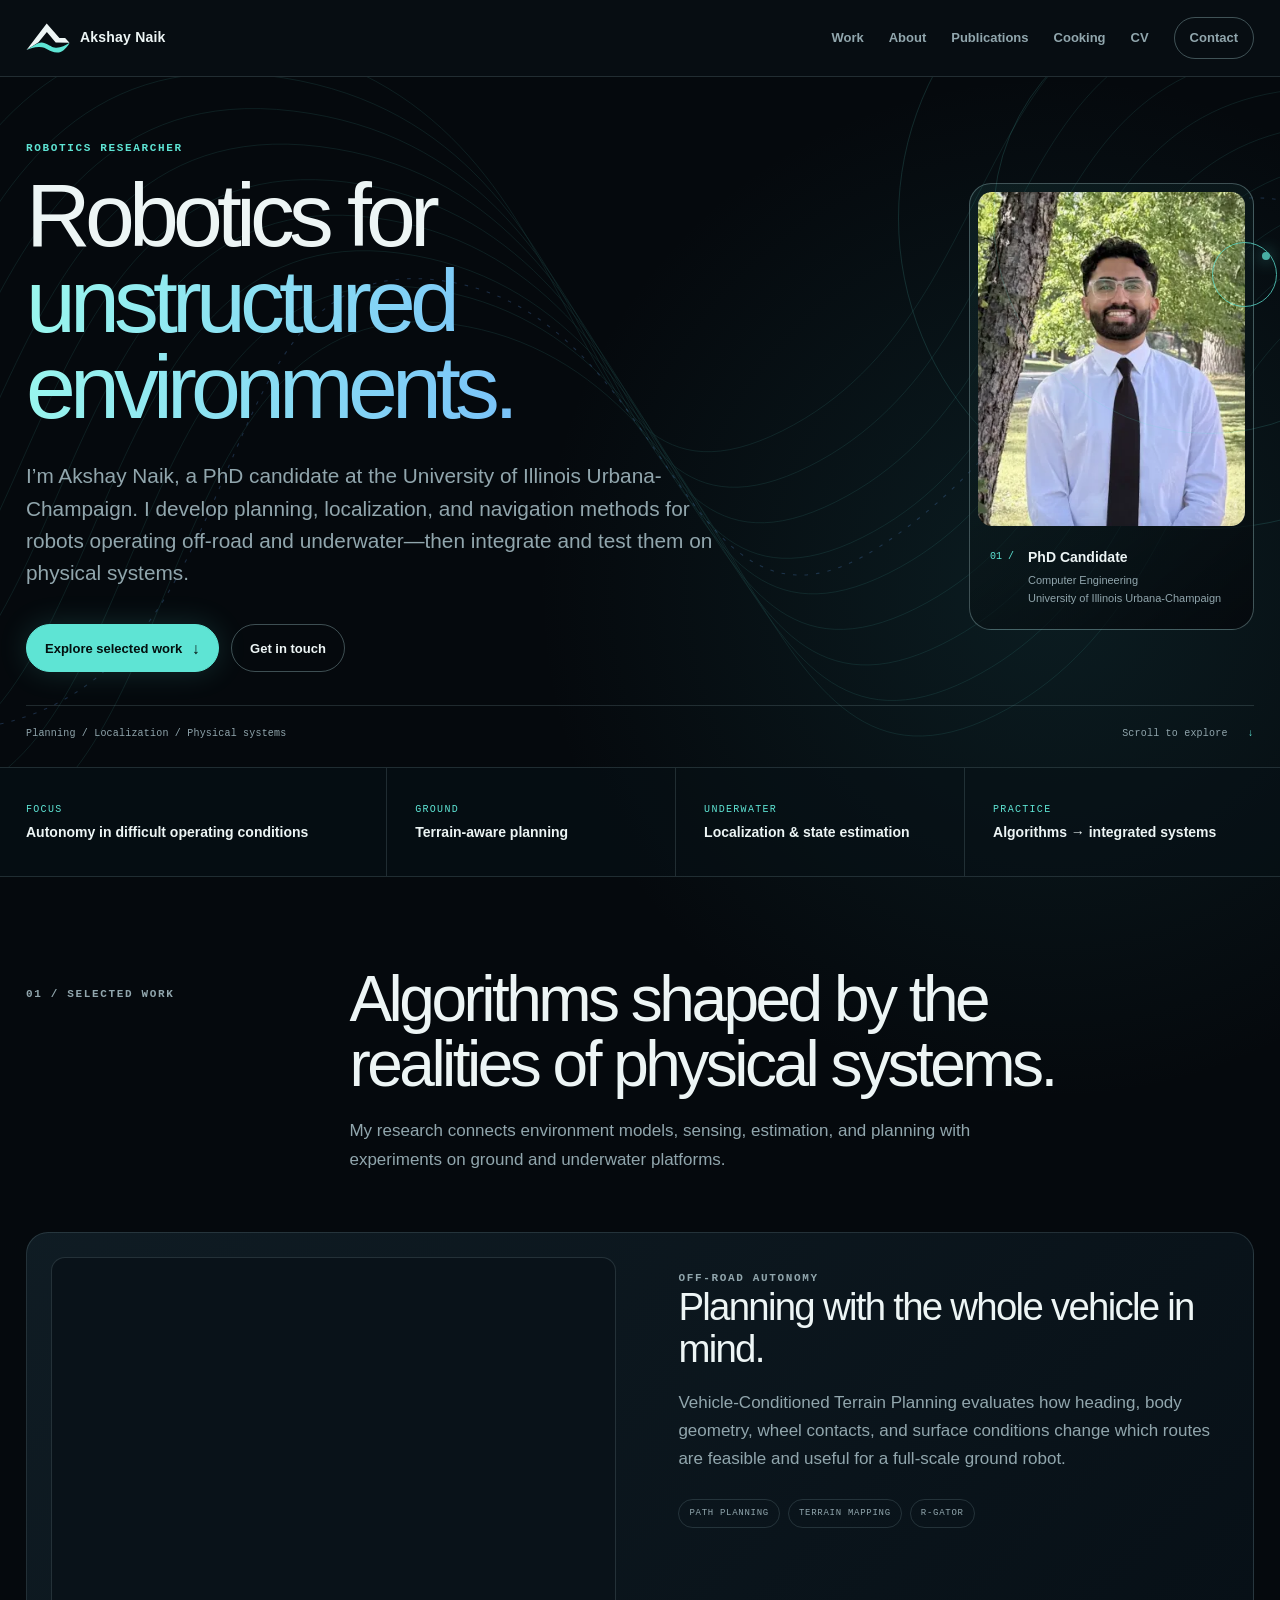
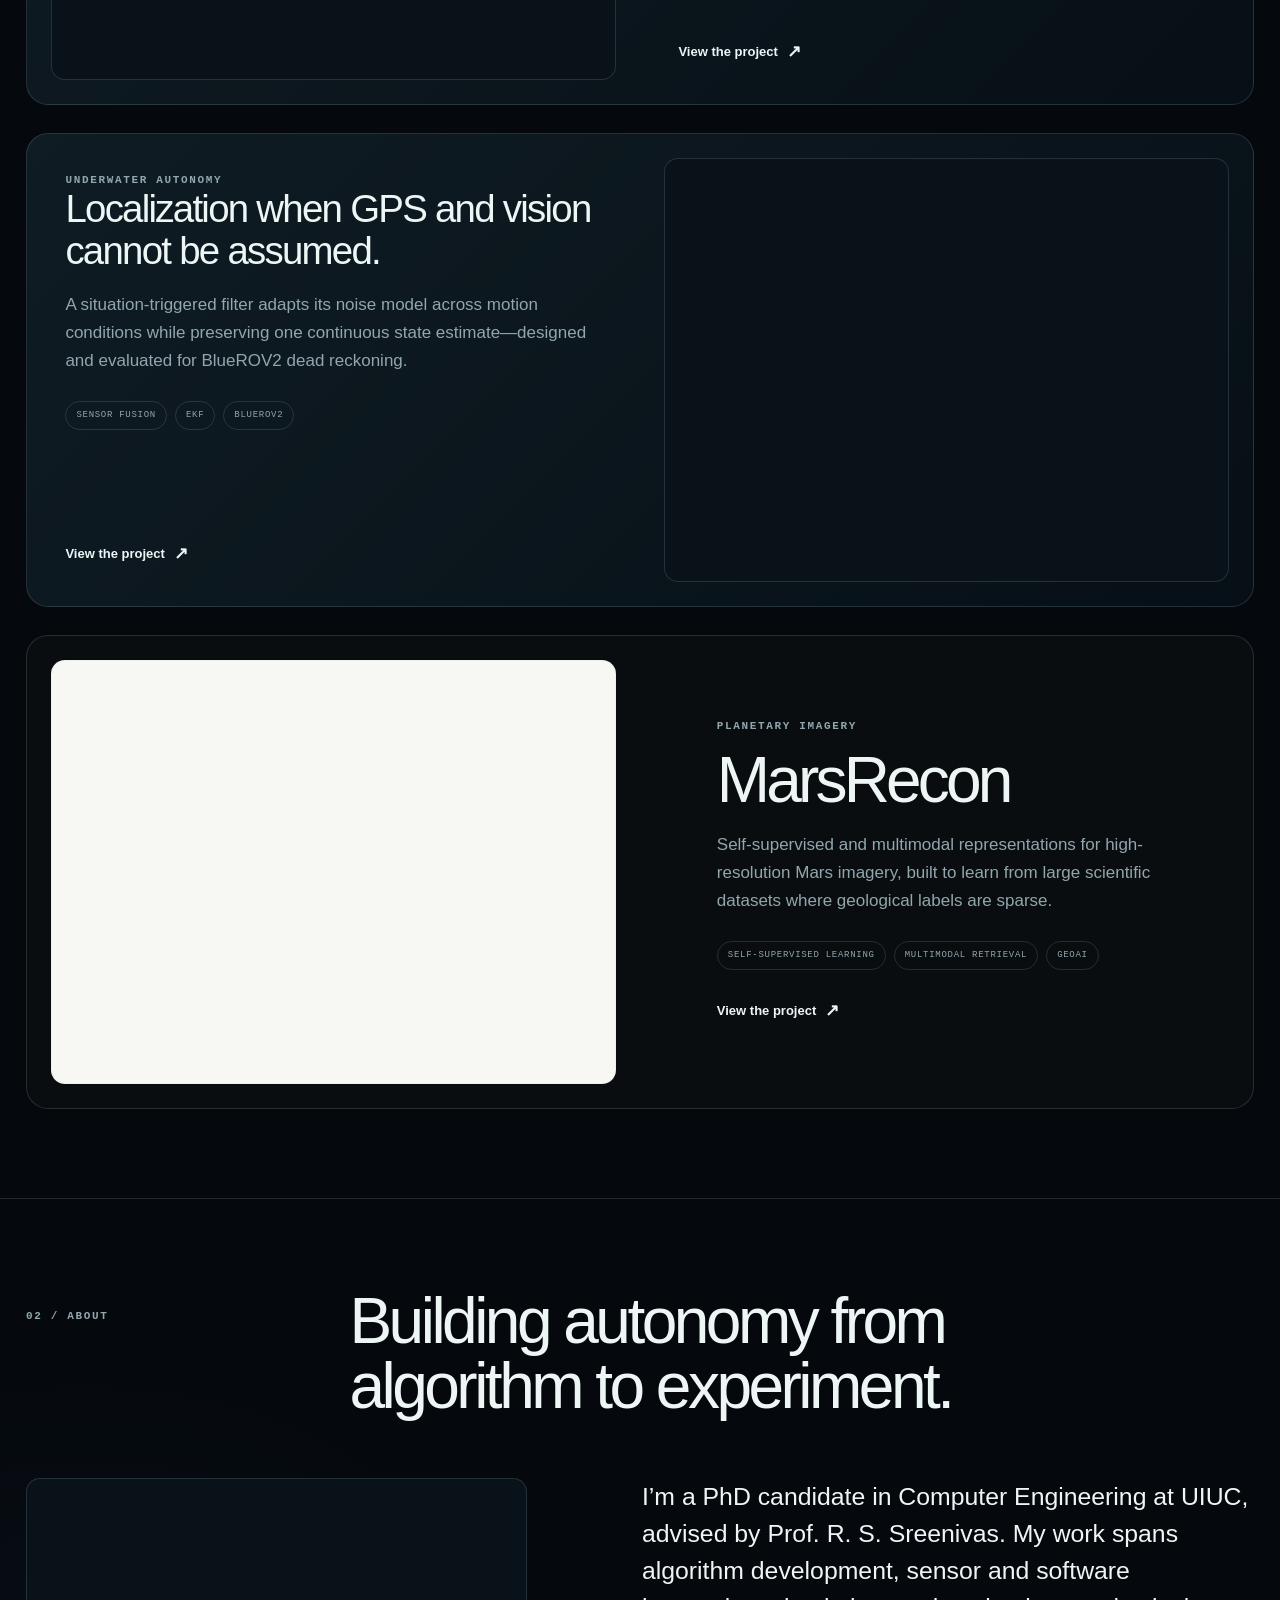
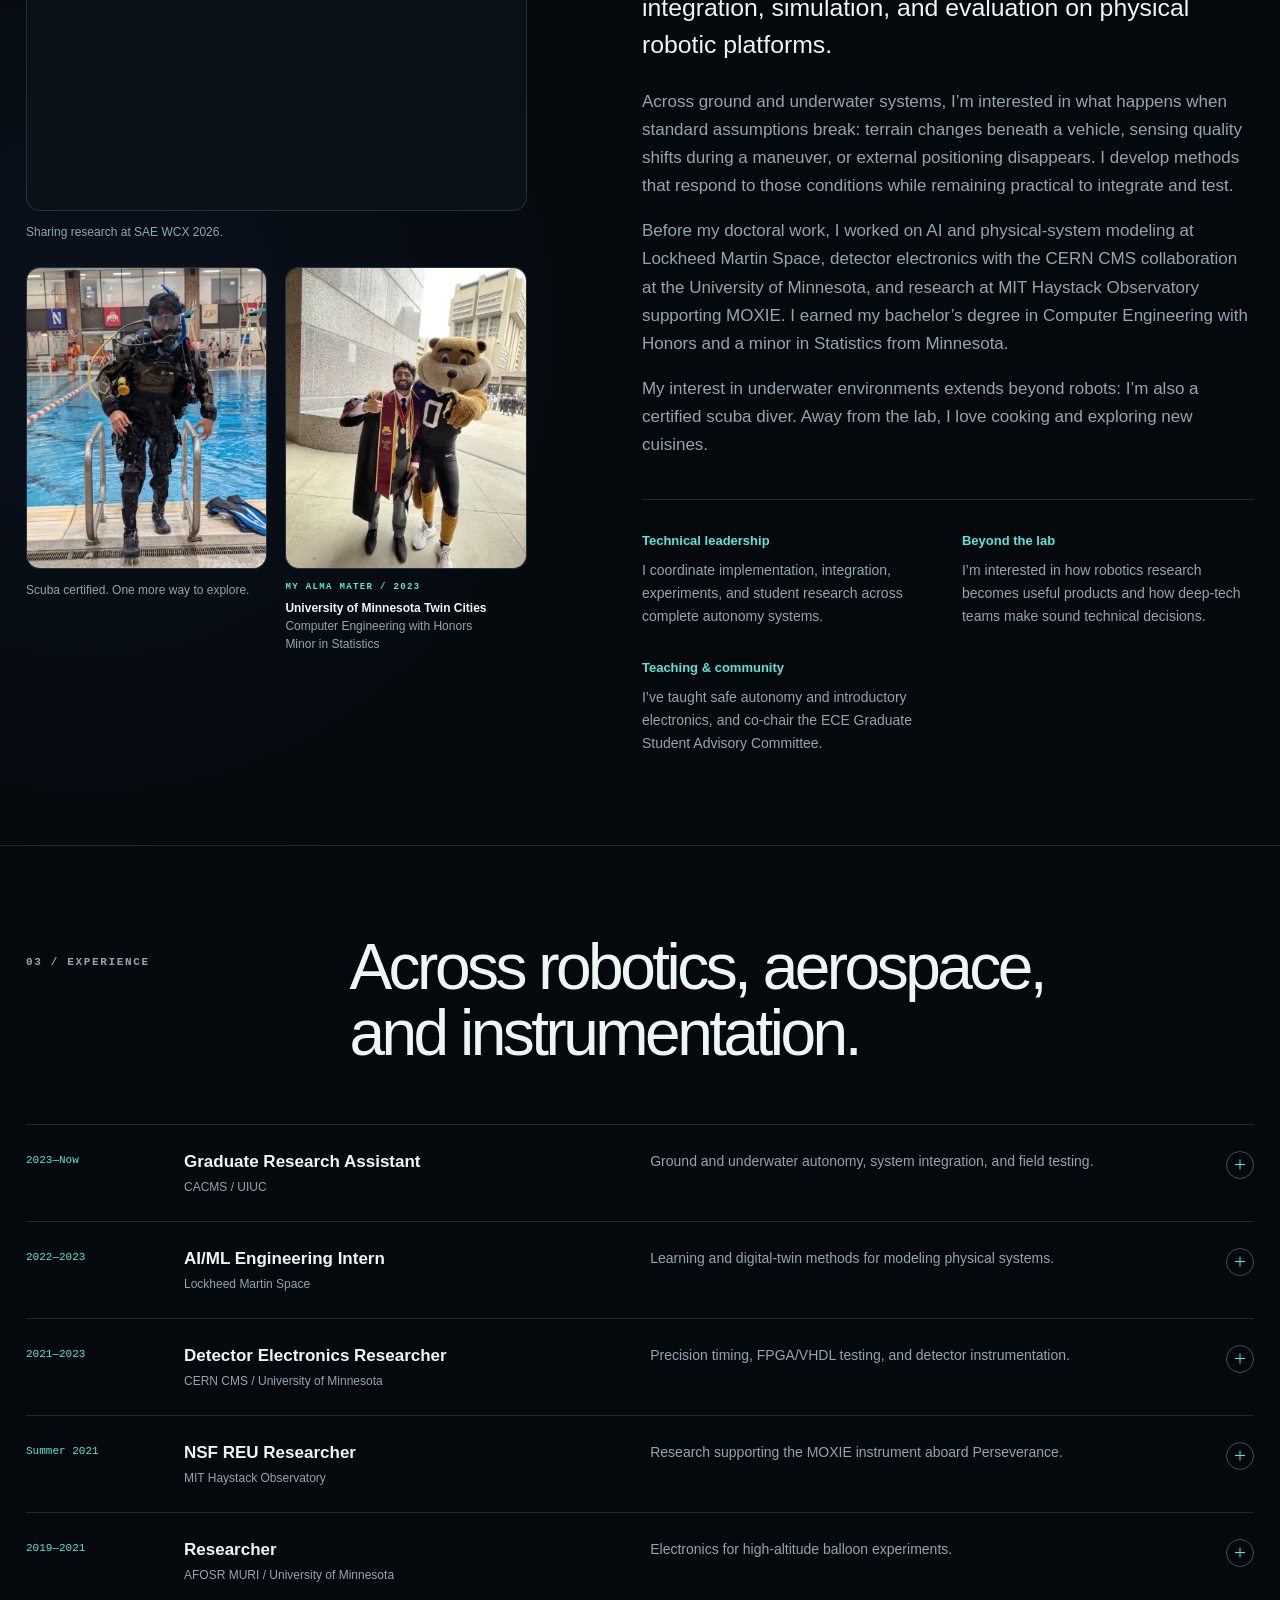
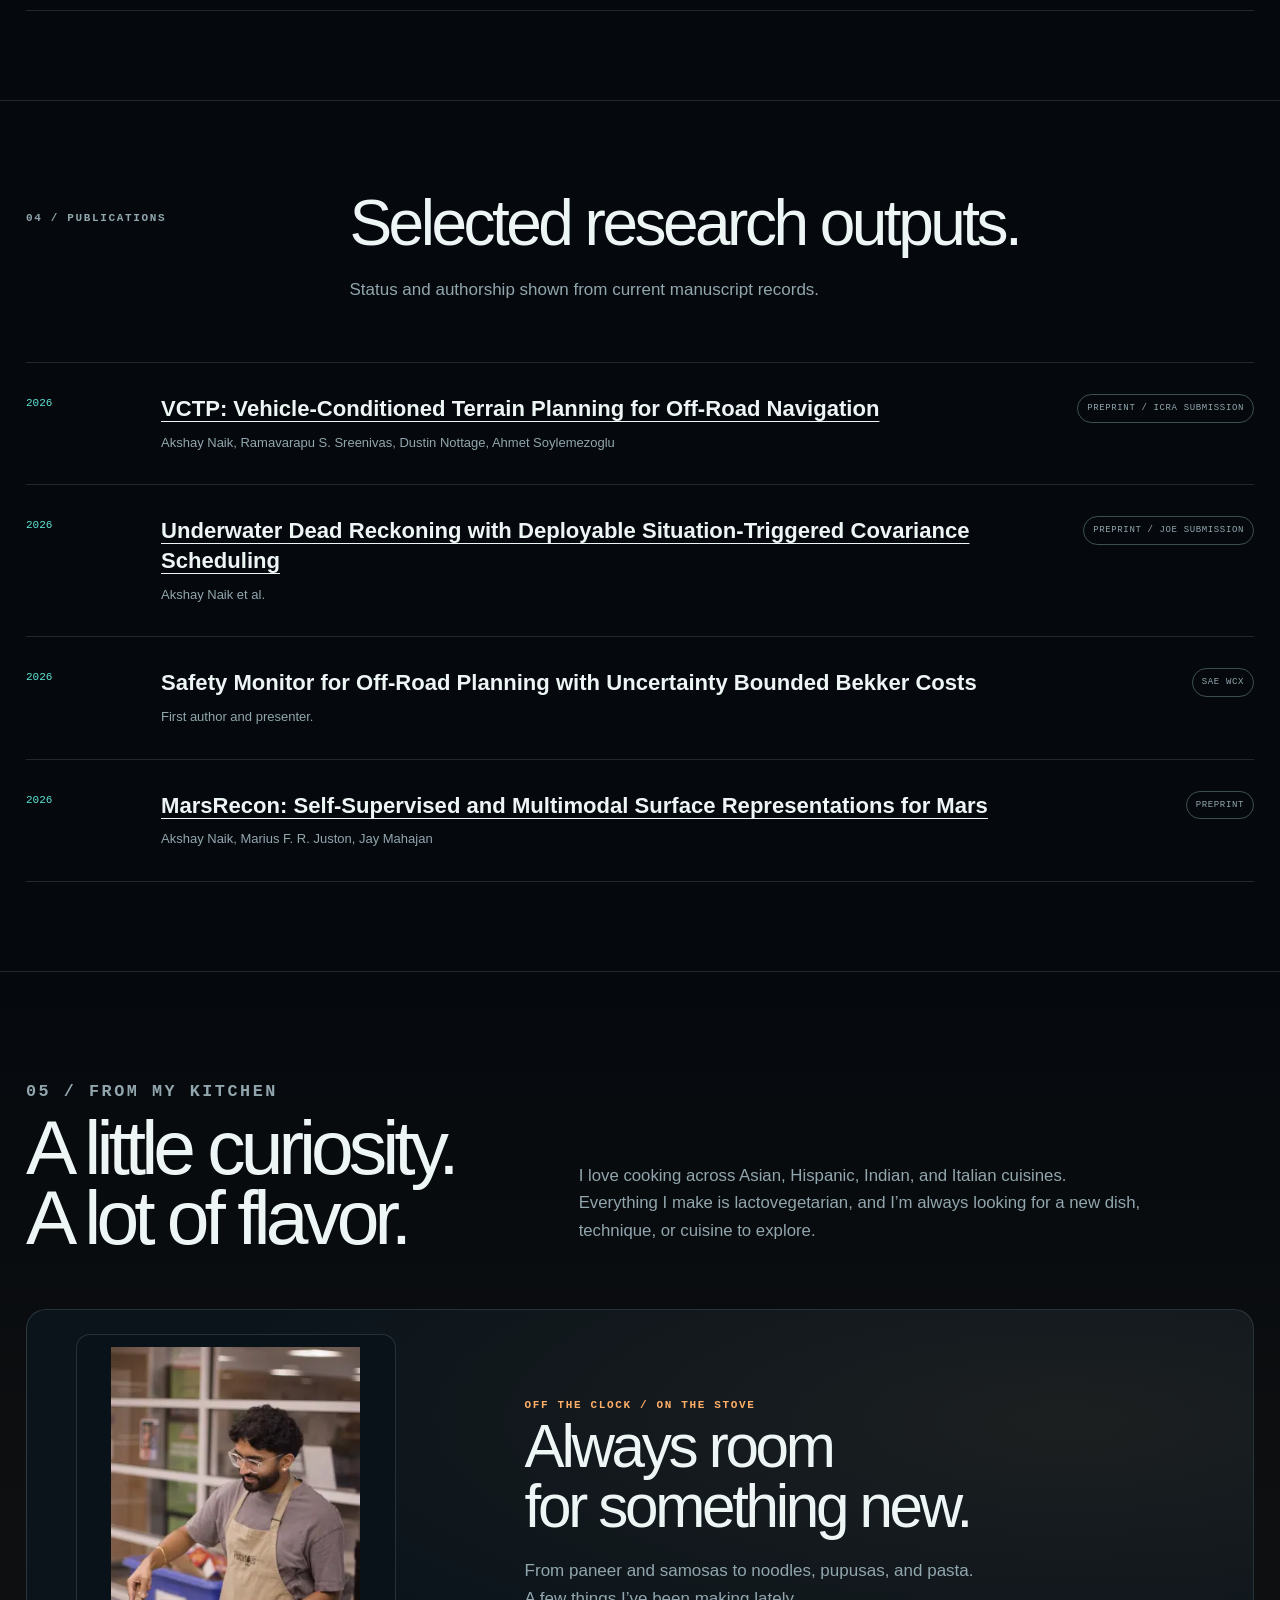
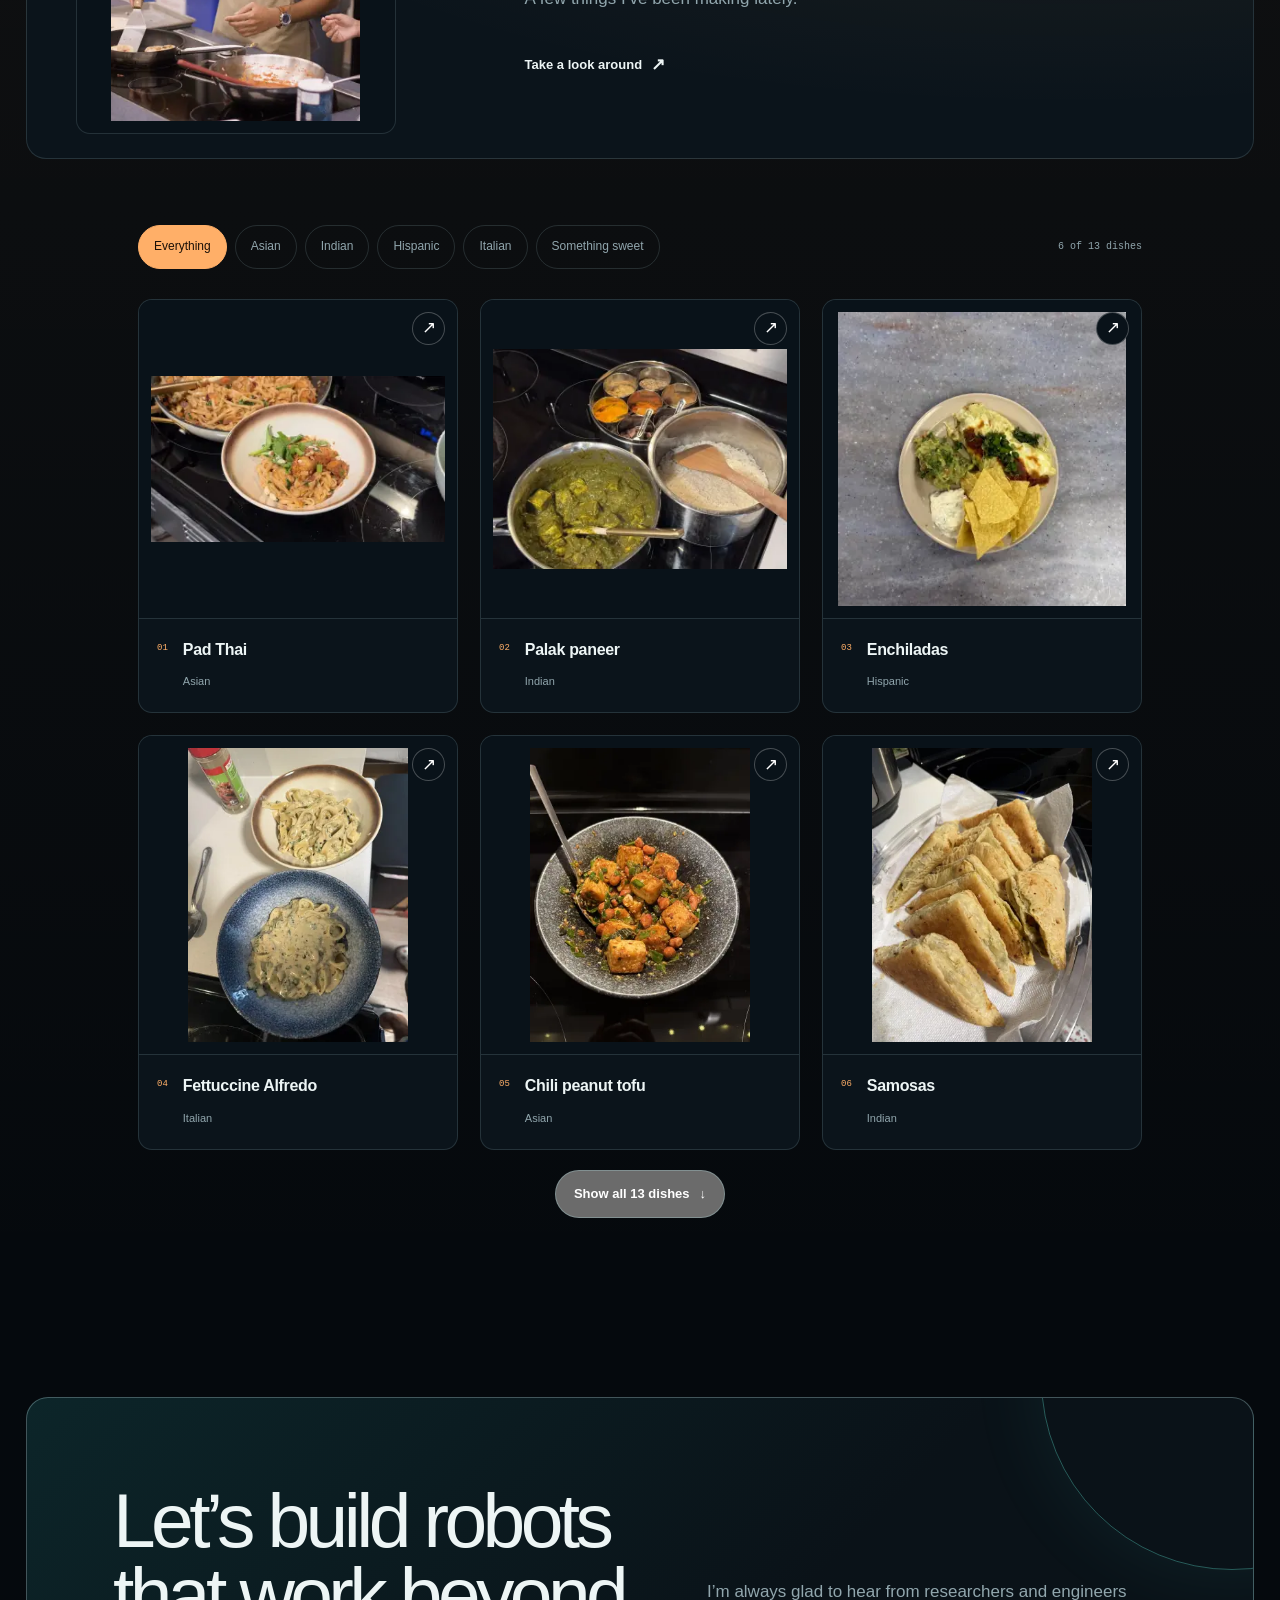
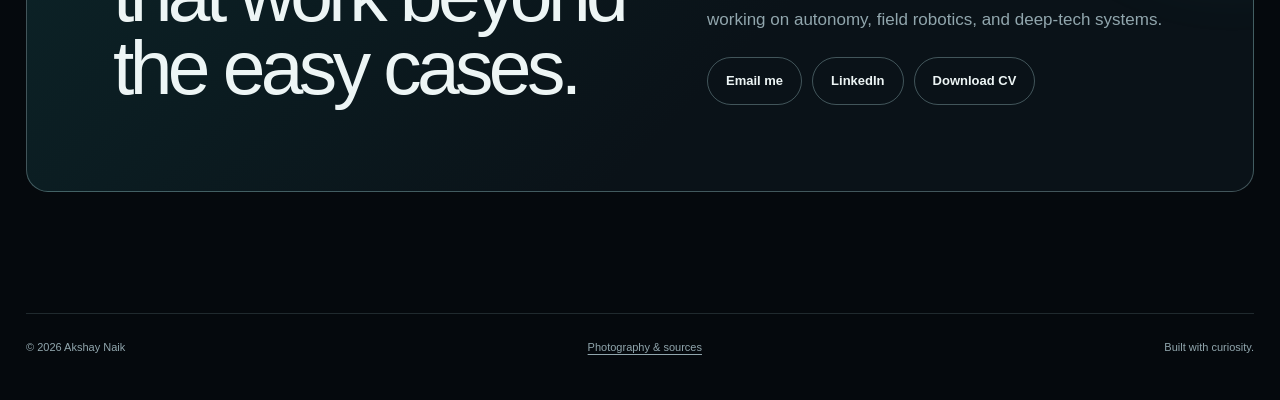
==== public/index.html @ fe02b2af "Simplify cooking copy and remove repeated dietary labels" ====
<!doctype html>
<html lang="en">
<head>
  <meta charset="utf-8">
  <meta name="viewport" content="width=device-width, initial-scale=1">
  <meta name="description" content="Akshay Naik is a PhD candidate at UIUC developing planning, localization, and navigation methods for robots in off-road and underwater environments.">
  <meta name="theme-color" content="#05090d">
  <meta property="og:title" content="Akshay Naik — Robotics for unstructured environments">
  <meta property="og:description" content="Research in terrain-aware planning, underwater localization, and physical autonomous systems.">
  <meta property="og:type" content="website">
  <meta property="og:image" content="https://akshayn3.github.io/assets/optimized/rgator-1280.webp">
  <title>Akshay Naik — Robotics Researcher</title>
  <link rel="icon" href="assets/favicon-land-water.svg" type="image/svg+xml" sizes="any">
  <link rel="stylesheet" href="styles.css">
  <script>document.documentElement.classList.add('js')</script>
  <script src="script.js" defer></script>
  <script type="application/ld+json">
  {"@context":"https://schema.org","@type":"Person","name":"Akshay Naik","jobTitle":"PhD Candidate in Computer Engineering","affiliation":{"@type":"CollegeOrUniversity","name":"University of Illinois Urbana-Champaign"},"email":"mailto:akshayn3@illinois.edu","sameAs":["https://www.linkedin.com/in/-akshay-naik"]}
  </script>
  <link rel="canonical" href="https://akshayn3.github.io/">
  <meta property="og:url" content="https://akshayn3.github.io/">
</head>
<body>
  <a class="skip-link" href="#main">Skip to content</a>
  <div class="scroll-progress" aria-hidden="true" data-scroll-progress></div>
  <header class="site-header">
    <div class="container nav-shell">
      <a class="wordmark" href="./" aria-label="Akshay Naik, home">
        <img class="wordmark-mark" src="assets/land-water-logo.svg" width="44" height="30" alt="" aria-hidden="true">
        <span>Akshay Naik</span>
      </a>
      <button class="menu-button" type="button" aria-expanded="false" aria-controls="site-menu" data-menu-button>Menu</button>
      <nav class="nav-links" id="site-menu" aria-label="Main navigation" data-menu data-open="false">
        <a href="#work">Work</a>
        <a href="#about">About</a>
        <a href="#publications">Publications</a>
        <a href="#cooking">Cooking</a>
        <a href="assets/Akshay-Naik-CV.pdf">CV</a>
        <a class="nav-cta" href="mailto:akshayn3@illinois.edu">Contact</a>
      </nav>
    </div>
  </header>

  <main id="main">
    <section class="hero">
      <div class="field-art" aria-hidden="true"></div>
      <div class="container hero-grid">
        <div data-reveal>
          <p class="eyebrow">Robotics researcher</p>
          <h1>Robotics for <span>unstructured environments.</span></h1>
          <p class="hero-intro">I’m Akshay Naik, a PhD candidate at the University of Illinois Urbana-Champaign. I develop planning, localization, and navigation methods for robots operating off-road and underwater—then integrate and test them on physical systems.</p>
          <div class="hero-actions">
            <a class="button button-primary" href="#work">Explore selected work <span class="arrow" aria-hidden="true">↓</span></a>
            <a class="button" href="mailto:akshayn3@illinois.edu">Get in touch</a>
          </div>
        </div>
        <div class="portrait-wrap" data-reveal>
          <span class="orbit" aria-hidden="true"></span>
          <div class="portrait-frame">
            <a href="assets/optimized/akshay-portrait-640.webp" data-gallery data-title="Akshay Naik" data-subtitle="PhD Candidate in Computer Engineering / UIUC"><img src="assets/optimized/akshay-portrait-640.webp" alt="Akshay Naik outdoors" width="675" height="1200" fetchpriority="high" srcset="assets/optimized/akshay-portrait-320.webp 320w, assets/optimized/akshay-portrait-640.webp 640w" decoding="async" sizes="(max-width: 680px) 250px, 285px"></a>
          </div>
          <div class="portrait-tag"><span class="portrait-tag-index" aria-hidden="true">01 /</span><div><strong>PhD Candidate</strong><span>Computer Engineering</span><span>University of Illinois Urbana-Champaign</span></div></div>
        </div>
      </div>
      <div class="hero-bottom container"><span>Planning / Localization / Physical systems</span><a href="#work">Scroll to explore <span aria-hidden="true">↓</span></a></div>
    </section>

    <aside class="signal-strip" aria-label="Research focus">
      <div class="container signal-grid">
        <div class="signal-item"><span class="signal-label">Focus</span><span class="signal-value">Autonomy in difficult operating conditions</span></div>
        <div class="signal-item"><span class="signal-label">Ground</span><span class="signal-value">Terrain-aware planning</span></div>
        <div class="signal-item"><span class="signal-label">Underwater</span><span class="signal-value">Localization &amp; state estimation</span></div>
        <div class="signal-item"><span class="signal-label">Practice</span><span class="signal-value">Algorithms → integrated systems</span></div>
      </div>
    </aside>

    <section class="section" id="work">
      <div class="container">
        <div class="section-heading" data-reveal>
          <p class="eyebrow">01 / Selected work</p>
          <div>
            <h2>Algorithms shaped by the realities of physical systems.</h2>
            <p>My research connects environment models, sensing, estimation, and planning with experiments on ground and underwater platforms.</p>
          </div>
        </div>

        <div class="work-list">
          <article class="work-card ground" data-reveal>
            <div class="work-media">
              <img src="assets/optimized/rgator-640.webp" alt="Instrumented John Deere R-Gator research vehicle in the lab" width="1559" height="1800" loading="lazy" srcset="assets/optimized/rgator-320.webp 320w, assets/optimized/rgator-640.webp 640w, assets/optimized/rgator-1280.webp 1280w" decoding="async" sizes="(max-width: 680px) calc(100vw - 90px), (max-width: 940px) calc(100vw - 126px), 560px">
            </div>
            <div class="work-copy">
              <div>
                <p class="eyebrow">Off-road autonomy</p>
                <h3>Planning with the whole vehicle in mind.</h3>
                <p>Vehicle-Conditioned Terrain Planning evaluates how heading, body geometry, wheel contacts, and surface conditions change which routes are feasible and useful for a full-scale ground robot.</p>
                <div class="tags" aria-label="Topics"><span class="tag">Path planning</span><span class="tag">Terrain mapping</span><span class="tag">R-Gator</span></div>
              </div>
              <a class="text-link" href="projects/off-road/">View the project</a>
            </div>
          </article>

          <article class="work-card water" data-reveal>
            <div class="work-media">
              <img src="assets/optimized/bluerov2-640.webp" alt="BlueROV2 underwater robot configured with research sensors" width="1800" height="1350" loading="lazy" srcset="assets/optimized/bluerov2-320.webp 320w, assets/optimized/bluerov2-640.webp 640w, assets/optimized/bluerov2-1280.webp 1280w" decoding="async" sizes="(max-width: 680px) calc(100vw - 90px), (max-width: 940px) calc(100vw - 126px), 560px">
            </div>
            <div class="work-copy">
              <div>
                <p class="eyebrow">Underwater autonomy</p>
                <h3>Localization when GPS and vision cannot be assumed.</h3>
                <p>A situation-triggered filter adapts its noise model across motion conditions while preserving one continuous state estimate—designed and evaluated for BlueROV2 dead reckoning.</p>
                <div class="tags" aria-label="Topics"><span class="tag">Sensor fusion</span><span class="tag">EKF</span><span class="tag">BlueROV2</span></div>
              </div>
              <a class="text-link" href="projects/underwater/">View the project</a>
            </div>
          </article>

          <article class="mars-card" data-reveal>
            <div class="mars-visual">
              <img src="assets/optimized/marsrecon-patches-640.webp" alt="Grid of authentic HiRISE image patches from the Olympus Mons subset used in MarsRecon" width="1422" height="1450" loading="lazy" srcset="assets/optimized/marsrecon-patches-320.webp 320w, assets/optimized/marsrecon-patches-640.webp 640w, assets/optimized/marsrecon-patches-1422.webp 1422w" decoding="async" sizes="(max-width: 680px) calc(100vw - 90px), (max-width: 940px) calc(100vw - 126px), 560px">
            </div>
            <div class="mars-copy">
              <p class="eyebrow">Planetary imagery</p>
              <h3>MarsRecon</h3>
              <p>Self-supervised and multimodal representations for high-resolution Mars imagery, built to learn from large scientific datasets where geological labels are sparse.</p>
              <div class="tags" aria-label="Topics"><span class="tag">Self-supervised learning</span><span class="tag">Multimodal retrieval</span><span class="tag">GeoAI</span></div>
              <a class="text-link" href="projects/marsrecon/">View the project</a>
            </div>
          </article>
        </div>
      </div>
    </section>

    <section class="section section-rule" id="about">
      <div class="container">
        <div class="section-heading" data-reveal><p class="eyebrow">02 / About</p><div><h2>Building autonomy from algorithm to experiment.</h2></div></div>
        <div class="about-grid">
          <div class="about-visuals">
            <figure class="about-presentation" data-reveal>
              <a href="assets/optimized/wcx-presentation-1280.webp" data-gallery data-title="Sharing the research" data-subtitle="Presenting off-road planning research at SAE WCX 2026"><img src="assets/optimized/wcx-presentation-640.webp" alt="Akshay Naik presenting off-road planning research at SAE WCX" width="1800" height="1193" loading="lazy" srcset="assets/optimized/wcx-presentation-320.webp 320w, assets/optimized/wcx-presentation-640.webp 640w, assets/optimized/wcx-presentation-1280.webp 1280w" decoding="async" sizes="(max-width: 572px) calc(100vw - 46px), (max-width: 940px) 504px, 480px"></a>
              <figcaption>Sharing research at SAE WCX 2026.</figcaption>
            </figure>
            <div class="about-gallery">
              <figure class="about-moment about-scuba" data-reveal>
                <a href="assets/optimized/scuba-certified-1280.webp" data-gallery data-title="Scuba certified" data-subtitle="Akshay Naik / Personal photograph"><img src="assets/optimized/scuba-certified-640.webp" alt="Akshay Naik in scuba gear at the pool during his scuba certification" width="1355" height="1800" loading="lazy" srcset="assets/optimized/scuba-certified-320.webp 320w, assets/optimized/scuba-certified-640.webp 640w, assets/optimized/scuba-certified-1280.webp 1280w" decoding="async" sizes="(max-width: 550px) calc((100vw - 48px) / 2), 251px"></a>
                <figcaption>Scuba certified. One more way to explore.</figcaption>
              </figure>
              <figure class="about-moment about-graduation" data-reveal>
                <a href="assets/optimized/graduation-900.webp" data-gallery data-title="My alma mater" data-subtitle="University of Minnesota Twin Cities / Class of 2023"><img src="assets/optimized/graduation-640.webp" alt="Akshay celebrating his University of Minnesota graduation with Goldy Gopher" width="900" height="1200" loading="lazy" srcset="assets/optimized/graduation-320.webp 320w, assets/optimized/graduation-640.webp 640w, assets/optimized/graduation-900.webp 900w" decoding="async" sizes="(max-width: 550px) calc((100vw - 48px) / 2), 251px"></a>
                <figcaption><span class="eyebrow">My alma mater / 2023</span><strong>University of Minnesota Twin Cities</strong><br>Computer Engineering with Honors<br>Minor in Statistics</figcaption>
              </figure>
            </div>
          </div>
        <div class="about-copy" data-reveal>
          <p class="lead">I’m a PhD candidate in Computer Engineering at UIUC, advised by Prof. R. S. Sreenivas. My work spans algorithm development, sensor and software integration, simulation, and evaluation on physical robotic platforms.</p>
          <p>Across ground and underwater systems, I’m interested in what happens when standard assumptions break: terrain changes beneath a vehicle, sensing quality shifts during a maneuver, or external positioning disappears. I develop methods that respond to those conditions while remaining practical to integrate and test.</p>
          <p>Before my doctoral work, I worked on AI and physical-system modeling at Lockheed Martin Space, detector electronics with the CERN CMS collaboration at the University of Minnesota, and research at MIT Haystack Observatory supporting MOXIE. I earned my bachelor’s degree in Computer Engineering with Honors and a minor in Statistics from Minnesota.</p>
          <p>My interest in underwater environments extends beyond robots: I’m also a certified scuba diver. Away from the lab, I love cooking and exploring new cuisines.</p>
          <div class="about-notes">
            <div class="about-note"><h3>Technical leadership</h3><p>I coordinate implementation, integration, experiments, and student research across complete autonomy systems.</p></div>
            <div class="about-note"><h3>Beyond the lab</h3><p>I’m interested in how robotics research becomes useful products and how deep-tech teams make sound technical decisions.</p></div>
            <div class="about-note"><h3>Teaching &amp; community</h3><p>I’ve taught safe autonomy and introductory electronics, and co-chair the ECE Graduate Student Advisory Committee.</p></div>
          </div>
        </div>
        </div>
      </div>
    </section>

    <section class="section section-rule" aria-labelledby="experience-title">
      <div class="container">
        <div class="section-heading" data-reveal>
          <p class="eyebrow">03 / Experience</p>
          <div><h2 id="experience-title">Across robotics, aerospace, and instrumentation.</h2></div>
        </div>
        <div class="timeline" data-reveal>
          <details class="experience-item" name="experience" id="experience-cacms">
    <summary class="timeline-row"><span class="timeline-date">2023—Now</span><span class="timeline-role">Graduate Research Assistant<span class="timeline-place">CACMS / UIUC</span></span><span class="timeline-copy">Ground and underwater autonomy, system integration, and field testing.</span><span class="experience-toggle" aria-hidden="true"></span></summary>
    <div class="experience-detail">
      <div class="experience-media"><template data-experience-media><figure class="experience-figure experience-figure--logo"><a href="assets/optimized/context/cacms-logo-505.webp" aria-label="View full-size CACMS / UIUC image"><img src="assets/optimized/context/cacms-logo-505.webp" alt="Illinois-shaped CACMS website illustration showing autonomous vehicles, construction equipment, and underwater robotics" loading="lazy" sizes="(max-width: 680px) calc(100vw - 62px), 360px" srcset="assets/optimized/context/cacms-logo-320.webp 320w, assets/optimized/context/cacms-logo-505.webp 505w" width="505" height="882" decoding="async"></a><figcaption>Autonomous systems illustration from the official CACMS website.<span class="experience-credit"><a href="https://cacms.grainger.illinois.edu/">CACMS / University of Illinois Urbana-Champaign ↗</a></span></figcaption></figure></template><noscript><figure class="experience-figure experience-figure--logo"><a href="assets/optimized/context/cacms-logo-505.webp" aria-label="View full-size CACMS / UIUC image"><img src="assets/optimized/context/cacms-logo-505.webp" alt="Illinois-shaped CACMS website illustration showing autonomous vehicles, construction equipment, and underwater robotics" loading="lazy" sizes="(max-width: 680px) calc(100vw - 62px), 360px" srcset="assets/optimized/context/cacms-logo-320.webp 320w, assets/optimized/context/cacms-logo-505.webp 505w" width="505" height="882" decoding="async"></a><figcaption>Autonomous systems illustration from the official CACMS website.<span class="experience-credit"><a href="https://cacms.grainger.illinois.edu/">CACMS / University of Illinois Urbana-Champaign ↗</a></span></figcaption></figure></noscript></div>
      <div class="experience-prose"><h3>Connecting autonomy algorithms to complete robotic systems.</h3><p>I lead development and integration for ground and underwater platforms, connecting sensing, state estimation, mapping, and planning. My work includes full-scale R-Gator autonomy, BlueROV2 experiments, and coordinating software integration and field testing.</p><p>I also help scope student research, review technical approaches, and co-authored a successful proposal that secured $50,000 for the lab’s underwater-autonomy research.</p><div class="experience-links"><a class="text-link" href="https://cacms.grainger.illinois.edu/">Visit CACMS</a><a class="text-link" href="projects/off-road/">Ground-autonomy research</a><a class="text-link" href="projects/underwater/">Underwater research</a></div></div>
    </div>
  </details>
<details class="experience-item" name="experience" id="experience-lockheed">
    <summary class="timeline-row"><span class="timeline-date">2022—2023</span><span class="timeline-role">AI/ML Engineering Intern<span class="timeline-place">Lockheed Martin Space</span></span><span class="timeline-copy">Learning and digital-twin methods for modeling physical systems.</span><span class="experience-toggle" aria-hidden="true"></span></summary>
    <div class="experience-detail">
      <div class="experience-media"><template data-experience-media><figure class="experience-figure"><a href="assets/optimized/context/lockheed-space-1055.webp" aria-label="View full-size Lockheed Martin Space image"><img src="assets/optimized/context/lockheed-space-640.webp" alt="An engineer in augmented-reality glasses working with a blue wireframe model of the LM 400 satellite" loading="lazy" sizes="(max-width: 680px) calc(100vw - 62px), 360px" srcset="assets/optimized/context/lockheed-space-320.webp 320w, assets/optimized/context/lockheed-space-640.webp 640w, assets/optimized/context/lockheed-space-1055.webp 1055w" width="1055" height="631" decoding="async"></a><figcaption>Digital engineering for Lockheed Martin’s LM 400 satellite. Program context.<span class="experience-credit"><a href="https://news.lockheedmartin.com/2023-04-19-Lockheed-Martins-First-LM-400-Multi-Mission-Space-Vehicle-Completes-Demanding-Testing-Milestone">Lockheed Martin Corporation ↗</a></span></figcaption></figure></template><noscript><figure class="experience-figure"><a href="assets/optimized/context/lockheed-space-1055.webp" aria-label="View full-size Lockheed Martin Space image"><img src="assets/optimized/context/lockheed-space-640.webp" alt="An engineer in augmented-reality glasses working with a blue wireframe model of the LM 400 satellite" loading="lazy" sizes="(max-width: 680px) calc(100vw - 62px), 360px" srcset="assets/optimized/context/lockheed-space-320.webp 320w, assets/optimized/context/lockheed-space-640.webp 640w, assets/optimized/context/lockheed-space-1055.webp 1055w" width="1055" height="631" decoding="async"></a><figcaption>Digital engineering for Lockheed Martin’s LM 400 satellite. Program context.<span class="experience-credit"><a href="https://news.lockheedmartin.com/2023-04-19-Lockheed-Martins-First-LM-400-Multi-Mission-Space-Vehicle-Completes-Demanding-Testing-Milestone">Lockheed Martin Corporation ↗</a></span></figcaption></figure></noscript></div>
      <div class="experience-prose"><h3>Learning models grounded in physical behavior.</h3><p>Across two internships, I applied graph neural networks to heat-transfer modeling and digital-twin/Kalman-filter methods to aerospace state estimation. I worked across engineering teams to translate physical-system behavior into data-driven models.</p><p>The image illustrates digital engineering for the LM 400 satellite program. The linked articles provide context for the broader space and digital-twin work.</p><div class="experience-links"><a class="text-link" href="https://news.lockheedmartin.com/2023-04-19-Lockheed-Martins-First-LM-400-Multi-Mission-Space-Vehicle-Completes-Demanding-Testing-Milestone">LM 400 digital engineering</a><a class="text-link" href="https://www.lockheedmartin.com/en-us/news/features/2021/visualizing-the-digital-thread-and-digital-twins.html">Digital thread &amp; digital twins</a></div></div>
    </div>
  </details>
<details class="experience-item" name="experience" id="experience-cms">
    <summary class="timeline-row"><span class="timeline-date">2021—2023</span><span class="timeline-role">Detector Electronics Researcher<span class="timeline-place">CERN CMS / University of Minnesota</span></span><span class="timeline-copy">Precision timing, FPGA/VHDL testing, and detector instrumentation.</span><span class="experience-toggle" aria-hidden="true"></span></summary>
    <div class="experience-detail">
      <div class="experience-media"><template data-experience-media><figure class="experience-figure"><a href="assets/optimized/context/cms-detector-1280.webp" aria-label="View full-size CERN CMS / University of Minnesota image"><img src="assets/optimized/context/cms-detector-640.webp" alt="The Compact Muon Solenoid detector at CERN during the final stages of Long Shutdown 2" loading="lazy" sizes="(max-width: 680px) calc(100vw - 62px), 360px" srcset="assets/optimized/context/cms-detector-320.webp 320w, assets/optimized/context/cms-detector-640.webp 640w, assets/optimized/context/cms-detector-1280.webp 1280w" width="1280" height="853" decoding="async"></a><figcaption>CMS during the final stages of Long Shutdown 2.<span class="experience-credit"><a href="https://cds.cern.ch/record/2777919">Samuel Joseph Hertzog and Julien Marius Ordan / CERN ↗</a></span></figcaption></figure></template><noscript><figure class="experience-figure"><a href="assets/optimized/context/cms-detector-1280.webp" aria-label="View full-size CERN CMS / University of Minnesota image"><img src="assets/optimized/context/cms-detector-640.webp" alt="The Compact Muon Solenoid detector at CERN during the final stages of Long Shutdown 2" loading="lazy" sizes="(max-width: 680px) calc(100vw - 62px), 360px" srcset="assets/optimized/context/cms-detector-320.webp 320w, assets/optimized/context/cms-detector-640.webp 640w, assets/optimized/context/cms-detector-1280.webp 1280w" width="1280" height="853" decoding="async"></a><figcaption>CMS during the final stages of Long Shutdown 2.<span class="experience-credit"><a href="https://cds.cern.ch/record/2777919">Samuel Joseph Hertzog and Julien Marius Ordan / CERN ↗</a></span></figcaption></figure></noscript></div>
      <div class="experience-prose"><h3>Precision timing for detector electronics.</h3><p>At the University of Minnesota, I characterized a precision tunable time-delay circuit for future detector instrumentation. I built FPGA/VHDL test workflows and developed temperature-dependent timing correction, contributing to an honors thesis and TWEPP 2023 work.</p><p>The photograph shows the wider CMS experiment at CERN.</p><div class="experience-links"><a class="text-link" href="https://home.cern/science/experiments/cms/">About the CMS experiment</a></div></div>
    </div>
  </details>
<details class="experience-item" name="experience" id="experience-moxie">
    <summary class="timeline-row"><span class="timeline-date">Summer 2021</span><span class="timeline-role">NSF REU Researcher<span class="timeline-place">MIT Haystack Observatory</span></span><span class="timeline-copy">Research supporting the MOXIE instrument aboard Perseverance.</span><span class="experience-toggle" aria-hidden="true"></span></summary>
    <div class="experience-detail">
      <div class="experience-media"><template data-experience-media><figure class="experience-figure"><a href="assets/optimized/context/moxie-1280.webp" aria-label="View full-size MIT Haystack Observatory image"><img src="assets/optimized/context/moxie-640.webp" alt="MOXIE engineering model before vibration testing at NASA’s Jet Propulsion Laboratory" loading="lazy" sizes="(max-width: 680px) calc(100vw - 62px), 360px" srcset="assets/optimized/context/moxie-320.webp 320w, assets/optimized/context/moxie-640.webp 640w, assets/optimized/context/moxie-1280.webp 1280w" width="1600" height="1200" decoding="async"></a><figcaption>MOXIE engineering model before vibration testing at JPL.<span class="experience-credit"><a href="https://www.jpl.nasa.gov/images/pia24202-moxie-shakes-it-up/">NASA/JPL-Caltech ↗</a></span></figcaption></figure></template><noscript><figure class="experience-figure"><a href="assets/optimized/context/moxie-1280.webp" aria-label="View full-size MIT Haystack Observatory image"><img src="assets/optimized/context/moxie-640.webp" alt="MOXIE engineering model before vibration testing at NASA’s Jet Propulsion Laboratory" loading="lazy" sizes="(max-width: 680px) calc(100vw - 62px), 360px" srcset="assets/optimized/context/moxie-320.webp 320w, assets/optimized/context/moxie-640.webp 640w, assets/optimized/context/moxie-1280.webp 1280w" width="1600" height="1200" decoding="async"></a><figcaption>MOXIE engineering model before vibration testing at JPL.<span class="experience-credit"><a href="https://www.jpl.nasa.gov/images/pia24202-moxie-shakes-it-up/">NASA/JPL-Caltech ↗</a></span></figcaption></figure></noscript></div>
      <div class="experience-prose"><h3>Research supporting planetary exploration.</h3><p>As an NSF REU researcher at MIT Haystack Observatory, I contributed to research supporting MOXIE, the oxygen-production instrument aboard NASA’s Perseverance rover.</p><p>The image shows a MOXIE engineering model before vibration testing at JPL.</p><div class="experience-links"><a class="text-link" href="https://www.jpl.nasa.gov/images/pia24202-moxie-shakes-it-up/">MOXIE image and instrument context</a></div></div>
    </div>
  </details>
<details class="experience-item" name="experience" id="experience-afosr">
    <summary class="timeline-row"><span class="timeline-date">2019—2021</span><span class="timeline-role">Researcher<span class="timeline-place">AFOSR MURI / University of Minnesota</span></span><span class="timeline-copy">Electronics for high-altitude balloon experiments.</span><span class="experience-toggle" aria-hidden="true"></span></summary>
    <div class="experience-detail">
      <div class="experience-media"><template data-experience-media><figure class="experience-figure"><a href="assets/optimized/context/afrl-hypersonics-1280.webp" aria-label="View full-size AFOSR MURI / University of Minnesota image"><img src="assets/optimized/context/afrl-hypersonics-640.webp" alt="BOLT II research rocket rising above the launch facility in a plume of flame" loading="lazy" sizes="(max-width: 680px) calc(100vw - 62px), 360px" srcset="assets/optimized/context/afrl-hypersonics-320.webp 320w, assets/optimized/context/afrl-hypersonics-640.webp 640w, assets/optimized/context/afrl-hypersonics-1280.webp 1280w" width="1280" height="1920" decoding="async"></a><figcaption>BOLT II launch at NASA Wallops, March 21, 2022. Related hypersonics research.<span class="experience-credit"><a href="https://afresearchlab.com/afrl-afosr-conducts-successful-rocket-launch-at-nasa-wallops-for-hypersonics-research/">NASA/Wallops / Brian Bonsteel ↗</a></span></figcaption></figure></template><noscript><figure class="experience-figure"><a href="assets/optimized/context/afrl-hypersonics-1280.webp" aria-label="View full-size AFOSR MURI / University of Minnesota image"><img src="assets/optimized/context/afrl-hypersonics-640.webp" alt="BOLT II research rocket rising above the launch facility in a plume of flame" loading="lazy" sizes="(max-width: 680px) calc(100vw - 62px), 360px" srcset="assets/optimized/context/afrl-hypersonics-320.webp 320w, assets/optimized/context/afrl-hypersonics-640.webp 640w, assets/optimized/context/afrl-hypersonics-1280.webp 1280w" width="1280" height="1920" decoding="async"></a><figcaption>BOLT II launch at NASA Wallops, March 21, 2022. Related hypersonics research.<span class="experience-credit"><a href="https://afresearchlab.com/afrl-afosr-conducts-successful-rocket-launch-at-nasa-wallops-for-hypersonics-research/">NASA/Wallops / Brian Bonsteel ↗</a></span></figcaption></figure></noscript></div>
      <div class="experience-prose"><h3>Instrumentation for studying hypersonic flight environments.</h3><p>I designed printed circuit boards and configured electronics for high-altitude balloon experiments measuring stratospheric particulates relevant to hypersonic boundary-layer transition.</p><p>The linked AFRL article describes related hypersonics research at NASA Wallops.</p><div class="experience-links"><a class="text-link" href="https://www.afrl.af.mil/News/Article-Display/Article/2975711/afrlafosr-conducts-successful-rocket-launch-at-nasa-wallops-for-hypersonics-res/">Related AFRL hypersonics article</a></div></div>
    </div>
  </details>
        </div>
      </div>
    </section>

    <section class="section section-rule" id="publications">
      <div class="container">
        <div class="section-heading" data-reveal>
          <p class="eyebrow">04 / Publications</p>
          <div><h2>Selected research outputs.</h2><p>Status and authorship shown from current manuscript records.</p></div>
        </div>
        <div class="publication-list" data-reveal>
          <article class="publication"><div class="publication-year">2026</div><div><h3><a href="https://arxiv.org/abs/2609.17834">VCTP: Vehicle-Conditioned Terrain Planning for Off-Road Navigation</a></h3><p>Akshay Naik, Ramavarapu S. Sreenivas, Dustin Nottage, Ahmet Soylemezoglu</p></div><span class="status">Preprint / ICRA submission</span></article>
          <article class="publication"><div class="publication-year">2026</div><div><h3><a href="https://arxiv.org/abs/2607.10597">Underwater Dead Reckoning with Deployable Situation-Triggered Covariance Scheduling</a></h3><p>Akshay Naik et al.</p></div><span class="status">Preprint / JOE submission</span></article>
          <article class="publication"><div class="publication-year">2026</div><div><h3>Safety Monitor for Off-Road Planning with Uncertainty Bounded Bekker Costs</h3><p>First author and presenter.</p></div><span class="status">SAE WCX</span></article>
          <article class="publication"><div class="publication-year">2026</div><div><h3><a href="https://arxiv.org/abs/2609.22379">MarsRecon: Self-Supervised and Multimodal Surface Representations for Mars</a></h3><p>Akshay Naik, Marius F. R. Juston, Jay Mahajan</p></div><span class="status">Preprint</span></article>
        </div>
      </div>
    </section>

    <section class="section section-rule cooking-section" id="cooking">
      <div class="container">
        <div class="cooking-intro" data-reveal>
          <div><p class="eyebrow">05 / From my kitchen</p><h2>A little curiosity.<br>A lot of flavor.</h2></div>
          <div class="kitchen-intro-copy"><p>I love cooking across Asian, Hispanic, Indian, and Italian cuisines. Everything I make is lactovegetarian, and I’m always looking for a new dish, technique, or cuisine to explore.</p></div>
        </div>
        <div class="kitchen-feature" data-reveal>
          <figure><a href="assets/optimized/cooking/cooking-portrait-1280.webp" data-gallery data-title="At the stove" data-subtitle="From my kitchen"><img src="assets/optimized/cooking/cooking-portrait-640.webp" srcset="assets/optimized/cooking/cooking-portrait-320.webp 320w, assets/optimized/cooking/cooking-portrait-640.webp 640w, assets/optimized/cooking/cooking-portrait-1280.webp 1280w" sizes="(max-width: 420px) 80vw, 320px" alt="Akshay cooking at a stovetop while wearing an apron" loading="lazy" width="1280" height="1924" decoding="async"></a></figure>
          <div><span class="eyebrow">Off the clock / On the stove</span><h3>Always room<br>for something new.</h3><p>From paneer and samosas to noodles, pupusas, and pasta. A few things I’ve been making lately.</p><a class="text-link" href="#kitchen-gallery">Take a look around</a></div>
        </div>
        <div class="gallery-toolbar">
          <div class="cuisine-filters" role="group" aria-label="Filter dishes by cuisine" data-filters hidden>
            <button type="button" data-filter="all" aria-pressed="true">Everything</button>
            <button type="button" data-filter="asian" aria-pressed="false">Asian</button>
            <button type="button" data-filter="indian" aria-pressed="false">Indian</button>
            <button type="button" data-filter="hispanic" aria-pressed="false">Hispanic</button>
            <button type="button" data-filter="italian" aria-pressed="false">Italian</button>
            <button type="button" data-filter="sweet" aria-pressed="false">Something sweet</button>
          </div>
          <span class="gallery-count" role="status" aria-live="polite" data-gallery-count>13 dishes</span>
        </div>
        <div class="dish-gallery" id="kitchen-gallery"><figure class="dish-card" data-category="asian">
  <a class="dish-image" href="assets/optimized/cooking/pad-thai-1280.webp" data-gallery data-title="Pad Thai" data-subtitle="Asian" aria-label="Enlarge Pad Thai photograph">
    <img src="assets/optimized/cooking/pad-thai-640.webp" srcset="assets/optimized/cooking/pad-thai-320.webp 320w, assets/optimized/cooking/pad-thai-640.webp 640w, assets/optimized/cooking/pad-thai-1280.webp 1280w" sizes="(max-width: 680px) calc((100vw - 42px) / 2), 320px" width="1280" height="720" alt="Akshay’s homemade pad thai" loading="lazy" decoding="async">
    <span class="dish-enlarge" aria-hidden="true">↗</span>
  </a>
  <figcaption><span class="dish-number">01</span><div><h3>Pad Thai</h3><span>Asian</span></div></figcaption>
</figure>
<figure class="dish-card" data-category="indian">
  <a class="dish-image" href="assets/optimized/cooking/palak-paneer-1280.webp" data-gallery data-title="Palak paneer" data-subtitle="Indian" aria-label="Enlarge Palak paneer photograph">
    <img src="assets/optimized/cooking/palak-paneer-640.webp" srcset="assets/optimized/cooking/palak-paneer-320.webp 320w, assets/optimized/cooking/palak-paneer-640.webp 640w, assets/optimized/cooking/palak-paneer-1280.webp 1280w" sizes="(max-width: 680px) calc((100vw - 42px) / 2), 320px" width="1280" height="960" alt="Akshay’s homemade palak paneer" loading="lazy" decoding="async">
    <span class="dish-enlarge" aria-hidden="true">↗</span>
  </a>
  <figcaption><span class="dish-number">02</span><div><h3>Palak paneer</h3><span>Indian</span></div></figcaption>
</figure>
<figure class="dish-card" data-category="hispanic">
  <a class="dish-image" href="assets/optimized/cooking/enchiladas-1280.webp" data-gallery data-title="Enchiladas" data-subtitle="Hispanic" aria-label="Enlarge Enchiladas photograph">
    <img src="assets/optimized/cooking/enchiladas-640.webp" srcset="assets/optimized/cooking/enchiladas-320.webp 320w, assets/optimized/cooking/enchiladas-640.webp 640w, assets/optimized/cooking/enchiladas-1280.webp 1280w" sizes="(max-width: 680px) calc((100vw - 42px) / 2), 320px" width="1280" height="1302" alt="Akshay’s homemade enchiladas" loading="lazy" decoding="async">
    <span class="dish-enlarge" aria-hidden="true">↗</span>
  </a>
  <figcaption><span class="dish-number">03</span><div><h3>Enchiladas</h3><span>Hispanic</span></div></figcaption>
</figure>
<figure class="dish-card" data-category="italian">
  <a class="dish-image" href="assets/optimized/cooking/fettuccine-alfredo-1280.webp" data-gallery data-title="Fettuccine Alfredo" data-subtitle="Italian" aria-label="Enlarge Fettuccine Alfredo photograph">
    <img src="assets/optimized/cooking/fettuccine-alfredo-640.webp" srcset="assets/optimized/cooking/fettuccine-alfredo-320.webp 320w, assets/optimized/cooking/fettuccine-alfredo-640.webp 640w, assets/optimized/cooking/fettuccine-alfredo-1280.webp 1280w" sizes="(max-width: 680px) calc((100vw - 42px) / 2), 320px" width="1280" height="1706" alt="Akshay’s homemade fettuccine alfredo" loading="lazy" decoding="async">
    <span class="dish-enlarge" aria-hidden="true">↗</span>
  </a>
  <figcaption><span class="dish-number">04</span><div><h3>Fettuccine Alfredo</h3><span>Italian</span></div></figcaption>
</figure>
<figure class="dish-card" data-category="asian">
  <a class="dish-image" href="assets/optimized/cooking/chili-peanut-tofu-1280.webp" data-gallery data-title="Chili peanut tofu" data-subtitle="Asian" aria-label="Enlarge Chili peanut tofu photograph">
    <img src="assets/optimized/cooking/chili-peanut-tofu-640.webp" srcset="assets/optimized/cooking/chili-peanut-tofu-320.webp 320w, assets/optimized/cooking/chili-peanut-tofu-640.webp 640w, assets/optimized/cooking/chili-peanut-tofu-1280.webp 1280w" sizes="(max-width: 680px) calc((100vw - 42px) / 2), 320px" width="1280" height="1706" alt="Akshay’s homemade chili peanut tofu" loading="lazy" decoding="async">
    <span class="dish-enlarge" aria-hidden="true">↗</span>
  </a>
  <figcaption><span class="dish-number">05</span><div><h3>Chili peanut tofu</h3><span>Asian</span></div></figcaption>
</figure>
<figure class="dish-card" data-category="indian">
  <a class="dish-image" href="assets/optimized/cooking/samosas-1280.webp" data-gallery data-title="Samosas" data-subtitle="Indian" aria-label="Enlarge Samosas photograph">
    <img src="assets/optimized/cooking/samosas-640.webp" srcset="assets/optimized/cooking/samosas-320.webp 320w, assets/optimized/cooking/samosas-640.webp 640w, assets/optimized/cooking/samosas-1280.webp 1280w" sizes="(max-width: 680px) calc((100vw - 42px) / 2), 320px" width="1280" height="1706" alt="Akshay’s homemade samosas" loading="lazy" decoding="async">
    <span class="dish-enlarge" aria-hidden="true">↗</span>
  </a>
  <figcaption><span class="dish-number">06</span><div><h3>Samosas</h3><span>Indian</span></div></figcaption>
</figure>
<figure class="dish-card" data-category="hispanic">
  <a class="dish-image" href="assets/optimized/cooking/pupusas-1280.webp" data-gallery data-title="Pupusas" data-subtitle="Hispanic" aria-label="Enlarge Pupusas photograph">
    <img src="assets/optimized/cooking/pupusas-640.webp" srcset="assets/optimized/cooking/pupusas-320.webp 320w, assets/optimized/cooking/pupusas-640.webp 640w, assets/optimized/cooking/pupusas-1280.webp 1280w" sizes="(max-width: 680px) calc((100vw - 42px) / 2), 320px" width="1280" height="960" alt="Akshay’s homemade pupusas" loading="lazy" decoding="async">
    <span class="dish-enlarge" aria-hidden="true">↗</span>
  </a>
  <figcaption><span class="dish-number">07</span><div><h3>Pupusas</h3><span>Hispanic</span></div></figcaption>
</figure>
<figure class="dish-card" data-category="italian">
  <a class="dish-image" href="assets/optimized/cooking/pesto-pasta-1280.webp" data-gallery data-title="Pesto pasta" data-subtitle="Italian" aria-label="Enlarge Pesto pasta photograph">
    <img src="assets/optimized/cooking/pesto-pasta-640.webp" srcset="assets/optimized/cooking/pesto-pasta-320.webp 320w, assets/optimized/cooking/pesto-pasta-640.webp 640w, assets/optimized/cooking/pesto-pasta-1280.webp 1280w" sizes="(max-width: 680px) calc((100vw - 42px) / 2), 320px" width="1280" height="1706" alt="Akshay’s homemade pesto pasta" loading="lazy" decoding="async">
    <span class="dish-enlarge" aria-hidden="true">↗</span>
  </a>
  <figcaption><span class="dish-number">08</span><div><h3>Pesto pasta</h3><span>Italian</span></div></figcaption>
</figure>
<figure class="dish-card" data-category="indian">
  <a class="dish-image" href="assets/optimized/cooking/shahi-paneer-1280.webp" data-gallery data-title="Shahi paneer" data-subtitle="Indian" aria-label="Enlarge Shahi paneer photograph">
    <img src="assets/optimized/cooking/shahi-paneer-640.webp" srcset="assets/optimized/cooking/shahi-paneer-320.webp 320w, assets/optimized/cooking/shahi-paneer-640.webp 640w, assets/optimized/cooking/shahi-paneer-1280.webp 1280w" sizes="(max-width: 680px) calc((100vw - 42px) / 2), 320px" width="1280" height="1706" alt="Akshay’s homemade shahi paneer" loading="lazy" decoding="async">
    <span class="dish-enlarge" aria-hidden="true">↗</span>
  </a>
  <figcaption><span class="dish-number">09</span><div><h3>Shahi paneer</h3><span>Indian</span></div></figcaption>
</figure>
<figure class="dish-card" data-category="asian">
  <a class="dish-image" href="assets/optimized/cooking/peanut-noodles-1280.webp" data-gallery data-title="Peanut noodles" data-subtitle="Asian" aria-label="Enlarge Peanut noodles photograph">
    <img src="assets/optimized/cooking/peanut-noodles-640.webp" srcset="assets/optimized/cooking/peanut-noodles-320.webp 320w, assets/optimized/cooking/peanut-noodles-640.webp 640w, assets/optimized/cooking/peanut-noodles-1280.webp 1280w" sizes="(max-width: 680px) calc((100vw - 42px) / 2), 320px" width="1280" height="960" alt="Akshay’s homemade peanut noodles" loading="lazy" decoding="async">
    <span class="dish-enlarge" aria-hidden="true">↗</span>
  </a>
  <figcaption><span class="dish-number">10</span><div><h3>Peanut noodles</h3><span>Asian</span></div></figcaption>
</figure>
<figure class="dish-card" data-category="italian">
  <a class="dish-image" href="assets/optimized/cooking/pizza-1280.webp" data-gallery data-title="Pizza" data-subtitle="Italian" aria-label="Enlarge Pizza photograph">
    <img src="assets/optimized/cooking/pizza-640.webp" srcset="assets/optimized/cooking/pizza-320.webp 320w, assets/optimized/cooking/pizza-640.webp 640w, assets/optimized/cooking/pizza-1280.webp 1280w" sizes="(max-width: 680px) calc((100vw - 42px) / 2), 320px" width="1280" height="2276" alt="Akshay’s homemade pizza" loading="lazy" decoding="async">
    <span class="dish-enlarge" aria-hidden="true">↗</span>
  </a>
  <figcaption><span class="dish-number">11</span><div><h3>Pizza</h3><span>Italian</span></div></figcaption>
</figure>
<figure class="dish-card" data-category="italian">
  <a class="dish-image" href="assets/optimized/cooking/pink-sauce-pasta-1080.webp" data-gallery data-title="Pink sauce pasta" data-subtitle="Italian" aria-label="Enlarge Pink sauce pasta photograph">
    <img src="assets/optimized/cooking/pink-sauce-pasta-640.webp" srcset="assets/optimized/cooking/pink-sauce-pasta-320.webp 320w, assets/optimized/cooking/pink-sauce-pasta-640.webp 640w, assets/optimized/cooking/pink-sauce-pasta-1080.webp 1080w" sizes="(max-width: 680px) calc((100vw - 42px) / 2), 320px" width="1080" height="1354" alt="Akshay’s homemade pink sauce pasta" loading="lazy" decoding="async">
    <span class="dish-enlarge" aria-hidden="true">↗</span>
  </a>
  <figcaption><span class="dish-number">12</span><div><h3>Pink sauce pasta</h3><span>Italian</span></div></figcaption>
</figure>
<figure class="dish-card" data-category="sweet">
  <a class="dish-image" href="assets/optimized/cooking/apple-crisp-1280.webp" data-gallery data-title="Apple crisp" data-subtitle="Something sweet" aria-label="Enlarge Apple crisp photograph">
    <img src="assets/optimized/cooking/apple-crisp-640.webp" srcset="assets/optimized/cooking/apple-crisp-320.webp 320w, assets/optimized/cooking/apple-crisp-640.webp 640w, assets/optimized/cooking/apple-crisp-1280.webp 1280w" sizes="(max-width: 680px) calc((100vw - 42px) / 2), 320px" width="1280" height="720" alt="Akshay’s homemade apple crisp" loading="lazy" decoding="async">
    <span class="dish-enlarge" aria-hidden="true">↗</span>
  </a>
  <figcaption><span class="dish-number">13</span><div><h3>Apple crisp</h3><span>Something sweet</span></div></figcaption>
</figure></div>
        <div class="gallery-more"><button class="button" type="button" data-gallery-more aria-controls="kitchen-gallery" hidden>Show all 13 dishes <span aria-hidden="true">↓</span></button></div>
      </div>
    </section>

    <section class="section" id="contact">
      <div class="container">
        <div class="contact-panel" data-reveal>
          <h2>Let’s build robots that work beyond the easy cases.</h2>
          <div>
            <p class="contact-copy">I’m always glad to hear from researchers and engineers working on autonomy, field robotics, and deep-tech systems.</p>
            <div class="contact-links">
              <a class="button" href="mailto:akshayn3@illinois.edu">Email me</a>
              <a class="button" href="https://www.linkedin.com/in/-akshay-naik">LinkedIn</a>
              <a class="button" href="assets/Akshay-Naik-CV.pdf">Download CV</a>
            </div>
          </div>
        </div>
      </div>
    </section>
  </main>

  <footer class="site-footer">
    <div class="container footer-grid"><span>© <span data-year>2026</span> Akshay Naik</span><a href="credits.html">Photography &amp; sources</a><span>Built with curiosity.</span></div>
  </footer>
  <dialog class="image-dialog" data-lightbox aria-labelledby="lightbox-title">
    <button class="lightbox-close" type="button" data-lightbox-close aria-label="Close enlarged photograph">Close <span aria-hidden="true">×</span></button>
    <img data-lightbox-image alt="">
    <div class="lightbox-caption"><h2 id="lightbox-title"></h2><p data-lightbox-subtitle></p></div>
  </dialog>
</body>
</html>
---- public/styles.css ----
:root {
  color-scheme: dark;
  --canvas: #05090d;
  --surface: #0b141b;
  --surface-2: #101d25;
  --ink: #edf5f5;
  --ink-soft: #91a6ad;
  --cyan: #5ee4d4;
  --cyan-bright: #9af8ed;
  --blue: #68a7ff;
  --ember: #ffaf68;
  --line: rgba(173, 213, 218, 0.16);
  --line-strong: rgba(173, 213, 218, 0.34);
  --radius: 22px;
  --radius-sm: 12px;
  --media-radius: 14px;
  --media-matte: #091219;
  --media-portrait: 4 / 5;
  --media-landscape: 4 / 3;
  --media-square: 1;
  --media-portrait-max: 320px;
  --max: 1260px;
  --font-sans: "Avenir Next", Avenir, "Segoe UI", Helvetica, Arial, sans-serif;
  --font-mono: "SFMono-Regular", Consolas, "Liberation Mono", monospace;
}

* { box-sizing: border-box; }
html { scroll-behavior: smooth; scroll-padding-top: 92px; }
body {
  margin: 0;
  overflow-x: hidden;
  background: radial-gradient(circle at 82% 7%, rgba(39,117,125,.18), transparent 32rem), radial-gradient(circle at 7% 42%, rgba(44,75,140,.12), transparent 36rem), var(--canvas);
  color: var(--ink);
  font-family: var(--font-sans);
  font-size: 17px;
  line-height: 1.65;
  -webkit-font-smoothing: antialiased;
}
img { display: block; max-width: 100%; }
a { color: inherit; text-decoration-thickness: 1px; text-underline-offset: .24em; }
a:hover { color: var(--cyan); }
button, a { -webkit-tap-highlight-color: transparent; }
:focus-visible { outline: 3px solid var(--ember); outline-offset: 4px; border-radius: 5px; }
.container { width: min(calc(100% - 52px), var(--max)); margin-inline: auto; }
.skip-link { position: fixed; top: 10px; left: 12px; z-index: 100; transform: translateY(-180%); padding: 8px 14px; background: var(--ink); color: var(--canvas); border-radius: 7px; }
.skip-link:focus { transform: none; }
.scroll-progress { position: fixed; inset: 0 0 auto; z-index: 99; height: 2px; transform: scaleX(0); transform-origin: left; background: linear-gradient(90deg, var(--cyan), var(--blue), var(--ember)); }
@supports (animation-timeline: scroll()) {
  .scroll-progress { animation: reading-progress 1s linear both; animation-timeline: scroll(root block); }
}
@keyframes reading-progress { from { transform: scaleX(0); } to { transform: scaleX(1); } }

.site-header { position: sticky; top: 0; z-index: 30; border-bottom: 1px solid var(--line); background: #070d12; }
.nav-shell { min-height: 76px; display: flex; align-items: center; justify-content: space-between; gap: 24px; }
.wordmark { display: inline-flex; align-items: center; gap: 10px; min-height: 44px; flex-shrink: 0; white-space: nowrap; text-decoration: none; font-size: 14px; font-weight: 720; letter-spacing: .015em; }
.wordmark-mark { display: block; width: 44px; height: 30px; flex: none; object-fit: contain; }
.nav-links { display: flex; align-items: center; gap: 25px; }
.nav-links a { text-decoration: none; color: var(--ink-soft); font-size: 13px; font-weight: 650; }
.nav-links a:hover, .nav-links a[aria-current="page"] { color: var(--ink); }
.nav-cta { padding: 9px 15px; border: 1px solid var(--line-strong); border-radius: 999px; }
.menu-button { display: none; border: 0; background: transparent; color: var(--ink); font: inherit; font-size: 14px; font-weight: 700; }

.eyebrow { margin: 0 0 16px; color: var(--cyan); font-family: var(--font-mono); font-size: 11px; font-weight: 700; letter-spacing: .15em; line-height: 1.4; text-transform: uppercase; }
.hero { position: relative; isolation: isolate; display: grid; align-items: center; padding: clamp(40px,5vw,72px) 0 95px; overflow: clip; }
.field-art { position: absolute; inset: 0; z-index: -1; opacity: .55; pointer-events: none; background: url("assets/field-lines.svg") center/cover; }
.hero::before, .hero::after { content: ""; position: absolute; pointer-events: none; border: 1px solid rgba(94,228,212,.15); border-radius: 50%; }
.hero::before { width: 620px; height: 620px; right: -240px; top: -170px; }
.hero::after { width: 430px; height: 430px; right: -145px; top: -75px; }
.hero-grid { display: grid; grid-template-columns: minmax(0,1fr) minmax(280px,.52fr); gap: clamp(48px,6vw,90px); align-items: center; }
.hero h1 { max-width: 900px; margin: 0 0 30px; font-size: clamp(3.7rem,7vw,6.65rem); font-weight: 520; letter-spacing: -.065em; line-height: .96; text-wrap: balance; }
.hero h1 span { display: block; background: linear-gradient(100deg,var(--cyan-bright),var(--blue)); -webkit-background-clip: text; color: transparent; }
.hero-intro { max-width: 700px; margin: 0; color: var(--ink-soft); font-size: clamp(1.08rem,1.8vw,1.3rem); line-height: 1.55; }
.hero-actions { display: flex; flex-wrap: wrap; gap: 12px; margin-top: 35px; }
.button { display: inline-flex; min-height: 48px; align-items: center; justify-content: center; gap: 10px; padding: 10px 18px; border: 1px solid var(--line-strong); border-radius: 999px; text-decoration: none; font-size: 13px; font-weight: 740; transition: transform .2s ease, background-color .2s ease, border-color .2s ease, color .2s ease; }
.button:hover { transform: translateY(-3px); border-color: var(--cyan); color: var(--cyan-bright); }
.button-primary { border-color: var(--cyan); background: var(--cyan); color: #03100f; box-shadow: 0 0 30px rgba(94,228,212,.16); }
.button-primary:hover { background: var(--cyan-bright); color: #03100f; }
.arrow { font-size: 1.2em; line-height: 1; }
.portrait-wrap { position: relative; isolation: isolate; width: min(100%,285px); justify-self: end; padding: 8px; border: 1px solid var(--line-strong); border-radius: var(--radius); background: linear-gradient(145deg,rgba(94,228,212,.08),rgba(5,9,13,.9)); }
.portrait-frame { position: relative; overflow: hidden; aspect-ratio: var(--media-portrait); border-radius: var(--media-radius); background: var(--media-matte); }
.portrait-frame::after { content: ""; position: absolute; inset: 0; pointer-events: none; box-shadow: inset 0 0 30px rgba(0,0,0,.12); }
.portrait-frame > a { position: absolute; inset: 0; display: block; }
.portrait-frame > a:focus-visible { outline-offset: -4px; }
.portrait-frame img { position: absolute; inset: 0; width: 100%; height: 100%; object-fit: cover; object-position: 50% 35%; }
.portrait-tag { position: relative; display: flex; align-items: start; gap: 14px; width: 100%; padding: 20px 12px 14px; color: var(--ink-soft); font-size: 11px; line-height: 1.6; }
.portrait-tag strong { display: block; margin-bottom: 4px; color: var(--ink); font-size: 14px; }
.portrait-tag span:not(.portrait-tag-index) { display: block; }
.portrait-tag-index { color: var(--cyan); font-family: var(--font-mono); font-size: 10px; padding-top: 3px; }
.hero-bottom { position: absolute; bottom: 25px; left: 0; right: 0; display: flex; align-items: center; justify-content: space-between; gap: 20px; padding-top: 20px; border-top: 1px solid var(--line); color: var(--ink-soft); font-family: var(--font-mono); font-size: 10px; letter-spacing: .02em; }
.hero-bottom a { text-decoration: none; }
.hero-bottom a span { display: inline-block; margin-left: 14px; color: var(--cyan); animation: scroll-cue 2s ease-in-out infinite; }
@keyframes scroll-cue { 50% { transform: translateY(5px); } }
.orbit { position: absolute; z-index: 3; width: 65px; height: 65px; right: -24px; top: 13%; border: 1px solid var(--cyan); border-radius: 50%; opacity: .75; animation: pulse 3s ease-in-out infinite; }
.orbit::after { content: ""; position: absolute; width: 8px; height: 8px; right: 6px; top: 9px; border-radius: 50%; background: var(--cyan); box-shadow: 0 0 16px var(--cyan); }
@keyframes pulse { 50% { transform: scale(1.08); opacity: .42; } }

.signal-strip { border-block: 1px solid var(--line); background: rgba(7,16,23,.56); }
.signal-grid { display: grid; grid-template-columns: 1.25fr 1fr 1fr 1fr; }
.signal-item { min-height: 108px; padding: 22px 28px; border-right: 1px solid var(--line); display: flex; flex-direction: column; justify-content: center; }
.signal-item:first-child { padding-left: 0; }
.signal-item:last-child { border-right: 0; }
.signal-label { color: var(--cyan); font-family: var(--font-mono); font-size: 10px; letter-spacing: .13em; text-transform: uppercase; }
.signal-value { margin-top: 5px; color: var(--ink); font-size: 14px; font-weight: 640; line-height: 1.38; }

.section { position: relative; padding: clamp(64px,7vw,96px) 0; }
.section-rule { border-top: 1px solid var(--line); }
.section-heading { display: grid; grid-template-columns: .32fr 1fr; gap: 34px; align-items: start; margin-bottom: 58px; }
.section-heading h2 { max-width: 820px; margin: 0; font-size: clamp(2.5rem,5vw,4.6rem); font-weight: 520; letter-spacing: -.055em; line-height: 1.02; text-wrap: balance; }
.section-heading p { max-width: 680px; margin: 20px 0 0; color: var(--ink-soft); }

.work-list { display: grid; gap: 28px; }
.work-card { position: relative; display: grid; grid-template-columns: minmax(0,1fr) minmax(320px,1fr); overflow: hidden; border: 1px solid var(--line); border-radius: var(--radius); background: linear-gradient(135deg,rgba(16,29,37,.96),rgba(7,16,23,.96)); transition: border-color .2s ease; }
.work-card:hover { border-color: var(--line-strong); }
.work-card:nth-child(even) { grid-template-columns: minmax(320px,1fr) minmax(0,1fr); }
.work-card:nth-child(even) .work-media { order: 2; }
.work-media { position: relative; display: grid; place-items: center; align-self: center; aspect-ratio: var(--media-landscape); margin: 24px; padding: 12px; overflow: hidden; border: 1px solid var(--line); border-radius: var(--media-radius); background: var(--media-matte); }
.work-media img { width: 100%; height: 100%; min-height: 0; object-fit: contain; }
.work-copy { position: relative; z-index: 2; padding: clamp(28px,3vw,44px); display: flex; flex-direction: column; justify-content: space-between; }
.work-copy h3 { margin: 0 0 20px; font-size: clamp(1.85rem,3vw,2.8rem); font-weight: 520; letter-spacing: -.045em; line-height: 1.08; }
.work-copy p { margin: 0; color: var(--ink-soft); }
.tags { display: flex; flex-wrap: wrap; gap: 8px; margin: 26px 0; }
.tag { padding: 6px 10px; border: 1px solid var(--line); border-radius: 999px; color: var(--ink-soft); font-family: var(--font-mono); font-size: 9px; letter-spacing: .08em; text-transform: uppercase; }
.text-link { display: inline-flex; align-items: center; gap: 9px; width: fit-content; font-size: 13px; font-weight: 760; text-decoration: none; }
.text-link::after { content: "↗"; font-size: 17px; transition: transform .18s ease; }
.text-link:hover::after { transform: translate(3px,-3px); }

.mars-card { position: relative; display: grid; grid-template-columns: 1fr 1fr; overflow: hidden; border: 1px solid var(--line); border-radius: var(--radius); background: #090d10; }
.mars-visual { position: relative; align-self: center; aspect-ratio: var(--media-landscape); margin: 24px; padding: 12px; overflow: hidden; border: 1px solid var(--line); border-radius: var(--media-radius); background: #f7f7f4; }
.mars-visual img { width: 100%; height: 100%; object-fit: contain; }
.mars-copy { padding: clamp(38px,6vw,78px); align-self: center; }
.mars-copy h3 { margin: 0 0 20px; font-size: clamp(2.5rem,5vw,5rem); font-weight: 510; letter-spacing: -.06em; line-height: .95; }
.mars-copy p { color: var(--ink-soft); }

.about-grid { display: grid; grid-template-columns: .9fr 1.1fr; gap: clamp(54px,9vw,120px); align-items: start; }
.about-visuals { display: grid; gap: 24px; width: 100%; max-width: 520px; justify-self: center; }
.about-presentation { margin: 0; }
.about-presentation a { position: relative; display: block; aspect-ratio: 3 / 2; border: 1px solid var(--line); border-radius: var(--media-radius); overflow: hidden; background: var(--media-matte); }
.about-presentation img { position: absolute; inset: 8px; width: calc(100% - 16px); height: calc(100% - 16px); object-fit: contain; }
.about-presentation figcaption { margin-top: 12px; color: var(--ink-soft); font-size: 12px; }
.about-gallery { display: grid; grid-template-columns: repeat(2,minmax(0,1fr)); gap: 18px; }
.about-moment { min-width: 0; margin: 0; }
.about-moment a { display: block; position: relative; aspect-ratio: var(--media-portrait); border: 1px solid var(--line); border-radius: var(--media-radius); overflow: hidden; background: var(--media-matte); }
.about-moment img { position: absolute; inset: 0; width: 100%; height: 100%; object-fit: cover; }
.about-scuba img { object-position: 50% 35%; }
.about-graduation img { object-position: 50% 100%; }
.about-moment figcaption { margin-top: 12px; color: var(--ink-soft); font-size: 12px; line-height: 1.5; }
.about-moment figcaption strong { color: var(--ink); font-weight: 650; }
.about-moment .eyebrow { display: block; margin-bottom: 6px; font-size: 9px; }
.caption { margin: 12px 0 0; color: var(--ink-soft); font-size: 12px; line-height: 1.5; }
.about-copy > p:first-child { margin-top: 0; }
.about-copy .lead { color: var(--ink); font-size: clamp(1.22rem,2vw,1.55rem); line-height: 1.5; }
.about-copy p { color: var(--ink-soft); }
.about-notes { display: grid; grid-template-columns: 1fr 1fr; gap: 28px; margin-top: 40px; padding-top: 30px; border-top: 1px solid var(--line); }
.about-note h3 { margin: 0 0 8px; font-size: 13px; color: var(--cyan); }
.about-note p { margin: 0; font-size: 14px; }

.timeline { border-top: 1px solid var(--line); }
.experience-item { border-bottom: 1px solid var(--line); }
.timeline-row { display: grid; grid-template-columns: 130px minmax(0,1fr) minmax(0,1.25fr) 28px; align-items: start; gap: 28px; padding: 26px 0; list-style: none; cursor: pointer; }
.timeline-row::-webkit-details-marker { display: none; }
.timeline-row::marker { content: ""; }
.timeline-row:hover { background: linear-gradient(90deg,rgba(94,228,212,.05),transparent 60%); }
.timeline-date { color: var(--cyan); font-family: var(--font-mono); font-size: 11px; }
.timeline-role { font-weight: 700; line-height: 1.35; }
.timeline-place { display: block; margin-top: 5px; color: var(--ink-soft); font-size: 12px; font-weight: 520; }
.timeline-copy { margin: 0; color: var(--ink-soft); font-size: 14px; line-height: 1.55; }
.experience-toggle { position: relative; width: 28px; height: 28px; border: 1px solid var(--line-strong); border-radius: 50%; color: var(--cyan); }
.experience-toggle::before, .experience-toggle::after { content: ""; position: absolute; inset: 12px 8px; height: 1px; background: currentColor; }
.experience-toggle::after { transform: rotate(90deg); transition: transform .2s ease; }
.experience-item[open] .experience-toggle::after { transform: rotate(0); }
.experience-item[open] .timeline-role { color: var(--cyan-bright); }
.experience-detail { display: grid; grid-template-columns: minmax(0,360px) minmax(0,1fr); gap: 36px; margin-bottom: 26px; padding: 28px; border: 1px solid var(--line); border-radius: var(--media-radius); background: var(--surface); }
.experience-item:not([open]) > .experience-detail { display: none; }
.experience-media { min-width: 0; }
.experience-figure { margin: 0; }
.experience-figure > a { position: relative; display: block; aspect-ratio: var(--media-landscape); border: 1px solid var(--line); border-radius: var(--media-radius); overflow: hidden; background: var(--media-matte); }
.experience-figure img { position: absolute; inset: 10px; width: calc(100% - 20px); height: calc(100% - 20px); object-fit: contain; }
.experience-figure--logo > a { background: #f2f3ef; }
.experience-figure--logo img { inset: 20px; width: calc(100% - 40px); height: calc(100% - 40px); }
.experience-figure figcaption { margin-top: 12px; color: var(--ink-soft); font-size: 12px; line-height: 1.6; }
.experience-credit { display: block; margin-top: 5px; font-size: 11px; }
.experience-prose { align-self: center; min-width: 0; }
.experience-prose h3 { margin: 0 0 16px; max-width: 650px; font-size: clamp(1.4rem,2.2vw,1.9rem); font-weight: 550; letter-spacing: -.035em; line-height: 1.2; }
.experience-prose p { margin: 0 0 16px; color: var(--ink-soft); font-size: 14px; line-height: 1.7; }
.experience-links { display: flex; flex-wrap: wrap; gap: 12px 24px; padding-top: 4px; }
.experience-links a { min-height: 44px; }

.publication-list { border-top: 1px solid var(--line); }
.publication { display: grid; grid-template-columns: 105px 1fr auto; gap: 30px; align-items: start; padding: 31px 0; border-bottom: 1px solid var(--line); }
.publication-year { color: var(--cyan); font-family: var(--font-mono); font-size: 11px; }
.publication h3 { margin: 0 0 8px; font-size: clamp(1.12rem,2vw,1.38rem); line-height: 1.35; }
.publication p { margin: 0; color: var(--ink-soft); font-size: 13px; }
.status { display: inline-flex; padding: 6px 9px; border: 1px solid var(--line-strong); border-radius: 999px; color: var(--ink-soft); font-family: var(--font-mono); font-size: 9px; letter-spacing: .07em; text-transform: uppercase; white-space: nowrap; }

.cooking-section { overflow: clip; background: linear-gradient(180deg,transparent,rgba(255,175,104,.035) 30%,transparent); }
.cooking-intro { display: grid; grid-template-columns: .8fr 1.2fr; gap: clamp(40px,8vw,112px); align-items: end; margin-bottom: 56px; }
.cooking-intro h2 { margin: 0; max-width: 700px; font-size: clamp(3rem,6vw,6rem); font-weight: 510; letter-spacing: -.065em; line-height: .92; }
.cooking-intro p { margin: 18px 0 8px; max-width: 570px; color: var(--ink-soft); font-size: 1.05rem; }
.kitchen-feature { position: relative; display: grid; grid-template-columns: .65fr 1fr; gap: 80px; align-items: center; margin: 0 0 66px; padding: 0 7% 0 0; border: 1px solid var(--line); border-radius: 20px; overflow: hidden; background: radial-gradient(ellipse at 85% 25%,rgba(255,175,104,.07),transparent 60%),var(--surface); }
.kitchen-feature figure { margin: 24px 0; width: 100%; max-width: var(--media-portrait-max); justify-self: center; aspect-ratio: var(--media-portrait); padding: 12px; overflow: hidden; border: 1px solid var(--line); border-radius: var(--media-radius); background: var(--media-matte); }
.kitchen-feature img { width: 100%; height: 100%; object-fit: contain; }
.kitchen-feature figure > a { position: absolute; inset: 12px; display: block; }
.kitchen-feature figure > a > img { position: absolute; inset: 0; width: 100%; height: 100%; object-fit: contain; }
.kitchen-feature .eyebrow { color: var(--ember); }
.kitchen-feature h3 { margin: 0 0 20px; font-size: clamp(2.4rem,4.7vw,4.7rem); line-height: 1; letter-spacing: -.055em; font-weight: 510; }
.kitchen-feature p { max-width: 450px; color: var(--ink-soft); }
.kitchen-feature .text-link { margin-top: 20px; }
.gallery-toolbar { display: flex; align-items: center; justify-content: space-between; gap: 24px; max-width: 1004px; margin: 0 auto 30px; }
.cuisine-filters { display: flex; flex-wrap: wrap; gap: 8px; }
.cuisine-filters button { min-height: 44px; padding: 10px 15px; border: 1px solid var(--line); border-radius: 999px; background: transparent; color: var(--ink-soft); font: inherit; font-size: 12px; cursor: pointer; transition: color .2s,border-color .2s,background .2s; }
.cuisine-filters button:hover { border-color: var(--ember); color: var(--ink); }
.cuisine-filters button[aria-pressed="true"] { background: var(--ember); color: #1a1007; border-color: var(--ember); }
.gallery-count { flex-shrink: 0; font-family: var(--font-mono); font-size: 10px; color: var(--ink-soft); }
.dish-gallery { display: grid; grid-template-columns: repeat(3,minmax(0,1fr)); gap: 22px; align-items: start; max-width: 1004px; margin-inline: auto; }
.dish-card { width: 100%; min-width: 0; margin: 0; border: 1px solid var(--line); border-radius: var(--media-radius); overflow: hidden; background: var(--surface); transition: border-color .2s; }
.dish-card:hover { border-color: rgba(255,175,104,.4); }
.dish-image { position: relative; display: block; aspect-ratio: var(--media-square); padding: 12px; overflow: hidden; background: var(--media-matte); }
.dish-image img { width: 100%; height: 100%; object-fit: contain; }
.dish-enlarge { position: absolute; right: 12px; top: 12px; display: grid; place-items: center; width: 33px; height: 33px; border: 1px solid rgba(255,255,255,.25); border-radius: 50%; color: white; background: #091219; transition: transform .2s; }
.dish-card:hover .dish-enlarge { transform: rotate(45deg); }
.dish-card figcaption { display: flex; gap: 15px; align-items: start; min-height: 90px; padding: 18px; border-top: 1px solid var(--line); }
.dish-number { padding-top: 4px; color: var(--ember); font-family: var(--font-mono); font-size: 9px; }
.dish-card h3 { margin: 0 0 3px; font-size: 16px; font-weight: 620; letter-spacing: -.02em; }
.dish-card figcaption div > span { color: var(--ink-soft); font-size: 11px; }
.gallery-more { display: flex; justify-content: center; margin-top: 20px; }
[hidden] { display: none !important; }


.image-dialog { position: fixed; max-width: min(1100px,96vw); width: max-content; max-height: 94svh; padding: 12px; border: 1px solid var(--line-strong); border-radius: 18px; background: #0b141b; color: var(--ink); overflow: auto; }
.image-dialog::backdrop { background: rgba(1,5,8,.96); }
.image-dialog[open] { animation: dialog-enter .3s cubic-bezier(.2,.8,.2,1); }
.image-dialog > img { margin: auto; max-height: 73svh; max-width: 100%; width: auto; height: auto; object-fit: contain; border-radius: 8px; }
.lightbox-close { display: flex; align-items: center; gap: 16px; margin: 0 0 10px auto; min-height: 44px; padding: 5px 10px; background: none; border: 0; color: var(--ink); font: inherit; font-size: 12px; cursor: pointer; }
.lightbox-close span { font-size: 23px; }
.lightbox-caption { padding: 18px 6px 4px; }
.lightbox-caption h2 { margin: 0; font-size: 20px; font-weight: 600; }
.lightbox-caption p { margin: 4px 0 0; color: var(--ink-soft); font-size: 12px; }
@keyframes dialog-enter { from { opacity: 0; transform: translateY(16px) scale(.98); } to { opacity: 1; transform: none; } }
body:has(.image-dialog[open]) { overflow: hidden; }

.contact-panel { position: relative; overflow: hidden; display: grid; grid-template-columns: 1.08fr .92fr; gap: 54px; align-items: end; padding: clamp(42px,7vw,86px); border: 1px solid var(--line-strong); border-radius: var(--radius); background: linear-gradient(135deg,#0c2529,#0a1218 60%); }
.contact-panel::after { content: ""; position: absolute; width: 380px; height: 380px; right: -170px; top: -210px; border: 1px solid rgba(94,228,212,.35); border-radius: 50%; box-shadow: 0 0 80px rgba(94,228,212,.08); }
.contact-panel h2 { position: relative; z-index: 1; margin: 0; max-width: 700px; font-size: clamp(2.8rem,6vw,5.7rem); font-weight: 510; letter-spacing: -.06em; line-height: .96; }
.contact-copy { color: var(--ink-soft); }
.contact-links { display: flex; flex-wrap: wrap; gap: 10px; margin-top: 23px; }
.site-footer { padding: 31px 0 44px; }
.footer-grid { display: flex; justify-content: space-between; gap: 24px; padding-top: 24px; border-top: 1px solid var(--line); color: var(--ink-soft); font-size: 11px; }

.project-hero { padding: clamp(64px,10vw,136px) 0 62px; }
.breadcrumbs { margin-bottom: 44px; color: var(--ink-soft); font-family: var(--font-mono); font-size: 10px; letter-spacing: .08em; text-transform: uppercase; }
.breadcrumbs a { text-decoration: none; }
.project-hero-grid { display: grid; grid-template-columns: 1.25fr .55fr; gap: 62px; align-items: end; }
.project-hero h1 { margin: 0; max-width: 980px; font-size: clamp(3.4rem,7.7vw,7.5rem); font-weight: 510; letter-spacing: -.07em; line-height: .92; text-wrap: balance; }
.project-summary { margin: 26px 0 0; max-width: 760px; color: var(--ink-soft); font-size: clamp(1.14rem,2vw,1.36rem); }
.project-meta { margin: 0; display: grid; gap: 18px; }
.project-meta div { padding-top: 13px; border-top: 1px solid var(--line); }
.project-meta dt { color: var(--cyan); font-family: var(--font-mono); font-size: 9px; letter-spacing: .1em; text-transform: uppercase; }
.project-meta dd { margin: 5px 0 0; font-size: 13px; font-weight: 650; }
.project-lead-media { width: 100%; max-width: 800px; margin: 48px auto 0; overflow: hidden; border: 1px solid var(--line); border-radius: var(--media-radius); background: var(--media-matte); }
.project-lead-media img { width: 100%; height: auto; aspect-ratio: var(--media-landscape); object-fit: contain; padding: 16px; }
.media-caption { display: flex; justify-content: space-between; gap: 32px; padding: 14px 18px; color: var(--ink-soft); font-size: 11px; }
.project-body { padding: 88px 0 124px; }
.project-section { display: grid; grid-template-columns: 220px minmax(0,760px); gap: 66px; justify-content: center; padding: 58px 0; border-top: 1px solid var(--line); }
.project-section h2 { margin: 0; color: var(--cyan); font-size: .75rem; font-family: var(--font-mono); letter-spacing: .1em; text-transform: uppercase; }
.project-prose h3 { margin: 0 0 16px; font-size: clamp(1.7rem,3.2vw,2.65rem); font-weight: 530; letter-spacing: -.04em; line-height: 1.12; }
.project-prose p { margin: 0 0 23px; color: var(--ink-soft); }
.project-prose ul { counter-reset: project-list; margin: 30px 0 0; padding: 0; list-style: none; border-top: 1px solid var(--line); }
.project-prose li { counter-increment: project-list; display: grid; grid-template-columns: 42px 1fr; gap: 14px; padding: 14px 0; border-bottom: 1px solid var(--line); color: var(--ink-soft); }
.project-prose li::before { content: counter(project-list,decimal-leading-zero); color: var(--cyan); font-family: var(--font-mono); font-size: 10px; padding-top: 3px; }
.project-callout { margin: 26px 0; padding: 25px; border-left: 2px solid var(--cyan); background: linear-gradient(90deg,rgba(94,228,212,.07),transparent); }
.project-callout p { margin: 0; color: var(--ink); font-size: 1.12rem; }
.research-figure { margin: 32px 0 0; padding: 16px; border: 1px solid var(--line); border-radius: var(--media-radius); background: #f7f7f4; }
.research-figure img { width: 100%; height: auto; }
.research-figure figcaption { padding: 12px 4px 2px; color: #4d5a60; font-size: 11px; line-height: 1.45; }
.work-media, .mars-visual, .dish-image, .kitchen-feature figure { position: relative; }
.work-media img, .mars-visual img, .dish-image img { position: absolute; inset: 12px; width: calc(100% - 24px); height: calc(100% - 24px); min-height: 0; object-fit: contain; }
.research-figure-grid { display: grid; gap: 18px; margin-top: 36px; }
.media-pair { display: grid; grid-template-columns: 1fr 1fr; gap: 18px; margin-top: 36px; }
.media-pair figure { margin: 0; }
.project-detail-photo { margin: 35px 0 0; }
.project-detail-photo img { width: 100%; height: auto; aspect-ratio: var(--media-landscape); object-fit: contain; padding: 12px; border: 1px solid var(--line); border-radius: var(--media-radius); background: var(--media-matte); }
.media-pair img { width: 100%; height: auto; border: 1px solid var(--line); border-radius: var(--radius-sm); }
.resource-list { display: grid; gap: 10px; }
.resource-link { display: flex; align-items: center; justify-content: space-between; gap: 20px; padding: 18px 0; border-bottom: 1px solid var(--line); text-decoration: none; font-weight: 700; }
.resource-link span { color: var(--ink-soft); font-family: var(--font-mono); font-size: 10px; font-weight: 500; text-transform: uppercase; }
.next-project { padding: 76px 0; border-top: 1px solid var(--line); }
.next-project a { display: flex; align-items: end; justify-content: space-between; gap: 30px; text-decoration: none; }
.next-project small { color: var(--cyan); font-family: var(--font-mono); font-size: 10px; letter-spacing: .1em; text-transform: uppercase; }
.next-project strong { display: block; margin-top: 7px; font-size: clamp(2.2rem,5vw,4.2rem); font-weight: 520; letter-spacing: -.05em; line-height: 1; }
.next-project .arrow { font-size: 3rem; }

/* Content is visible by default; entrance motion never clips nested labels. */
[data-reveal] { opacity: 1; }
.hero:not([data-in-view="true"]) .orbit,
.hero:not([data-in-view="true"]) .hero-bottom a span,
[data-page-hidden="true"] *, [data-page-hidden="true"] *::before, [data-page-hidden="true"] *::after { animation-play-state: paused; }
[data-motion="off"] *, [data-motion="off"] *::before, [data-motion="off"] *::after { animation-play-state: paused !important; }
[data-motion="off"] { scroll-behavior: auto; }
[data-motion="off"] *, [data-motion="off"] *::before, [data-motion="off"] *::after { transition-duration: .01ms !important; }
.credits-page { padding: 84px 0 110px; }
.credits-page h1 { margin: 0 0 30px; font-size: clamp(3rem,7vw,6rem); line-height: 1; font-weight: 510; letter-spacing: -.06em; }
.credits-page > .container { max-width: 900px; }
.credit-entry { padding: 30px 0; border-bottom: 1px solid var(--line); }
.credit-entry h2 { margin: 0 0 12px; font-size: 24px; }
.credit-entry p { color: var(--ink-soft); }

@media (max-width: 940px) {
  .hero-grid, .about-grid, .contact-panel, .project-hero-grid, .cooking-intro { grid-template-columns: 1fr; }
  .portrait-wrap { width: min(82%,285px); justify-self: center; }
  .signal-grid { grid-template-columns: 1fr 1fr; }
  .signal-item:nth-child(2) { border-right: 0; }
  .signal-item:nth-child(-n+2) { border-bottom: 1px solid var(--line); }
  .signal-item:first-child { padding-left: 28px; }
  .section-heading { grid-template-columns: 1fr; gap: 4px; }
  .work-card, .work-card:nth-child(even), .mars-card { grid-template-columns: 1fr; transform: none; }
  .work-card:nth-child(even) .work-media { order: 0; }
  .mars-visual { min-height: 0; }
  .about-visuals { grid-template-columns: 1fr; }
  .timeline-row { grid-template-columns: 110px minmax(0,1fr) 28px; gap: 10px 24px; }
  .timeline-copy { grid-column: 2; grid-row: 2; }
  .experience-toggle { grid-column: 3; grid-row: 1; }
  .experience-detail { grid-template-columns: minmax(0,280px) minmax(0,1fr); gap: 26px; padding: 24px; }
  .project-meta { grid-template-columns: repeat(3,1fr); }
  .project-section { grid-template-columns: 1fr; gap: 25px; }
  .dish-gallery { grid-template-columns: repeat(2,minmax(0,1fr)); }
  .dish-gallery, .gallery-toolbar { max-width: 662px; }
  .gallery-toolbar { align-items: start; }
  .kitchen-feature { gap: 38px; }
}

@media (max-width: 680px) {
  body { font-size: 16px; }
  .container { width: min(calc(100% - 30px),var(--max)); }
  .nav-shell { min-height: 66px; }
  .menu-button { display: block; min-width: 48px; min-height: 48px; }
  .nav-links { position: absolute; left: 0; right: 0; top: 66px; display: none; flex-direction: column; align-items: stretch; gap: 0; padding: 12px 15px 20px; border-bottom: 1px solid var(--line); background: rgba(5,9,13,.98); }
  .nav-links[data-open="true"] { display: flex; }
  .nav-links a { min-height: 48px; display: flex; align-items: center; padding: 0 12px; }
  .nav-cta { border: 0; border-radius: 0; }
  html:not(.js) .nav-shell { flex-wrap: wrap; padding-block: 12px; }
  html:not(.js) .nav-links { position: static; display: flex; flex-direction: row; flex-wrap: wrap; padding: 0; background: none; border: 0; width: 100%; }
  html:not(.js) .menu-button { display: none; }
  .hero { padding: 40px 0 90px; }
  .hero h1 { font-size: clamp(2.85rem,13.5vw,5rem); }
  .hero-grid { gap: 32px; }
  .portrait-wrap { width: min(78%,250px); justify-self: center; }
  .portrait-tag { padding: 18px 12px 12px; }
  .hero-bottom { bottom: 15px; padding-top: 12px; flex-wrap: wrap; font-size: 9px; gap: 5px 15px; }
  .hero-bottom > span { width: 100%; }
  .hero-bottom a { margin-left: auto; }
  .orbit { right: -6%; }
  .hero-actions .button { flex: 1; }
  .signal-grid { grid-template-columns: 1fr 1fr; }
  .signal-item, .signal-item:first-child { min-height: 95px; padding: 16px 10px; border-right: 0; border-bottom: 1px solid var(--line); }
  .signal-item:nth-child(odd) { padding-left: 0; border-right: 1px solid var(--line); }
  .signal-item:nth-child(n+3) { border-bottom: 0; }
  .signal-value { font-size: 12px; }
  .section { padding: 56px 0; }
  .section-heading { margin-bottom: 36px; }
  .work-card { min-height: 0; }
  .work-media { min-height: 0; }
  .work-media, .mars-visual { margin: 16px; }
  .work-copy { padding: 26px 22px; gap: 22px; }
  .mars-visual { min-height: 0; }
  .mars-copy { padding: 38px 24px 46px; }
  .about-notes, .media-pair { grid-template-columns: 1fr; }
  .about-visuals { gap: 20px; }
  .timeline-row { grid-template-columns: minmax(0,1fr) 28px; gap: 10px 16px; padding-block: 22px; }
  .timeline-date { grid-column: 1; grid-row: 1; }
  .timeline-role { grid-column: 1; grid-row: 2; }
  .timeline-copy { grid-column: 1; grid-row: 3; font-size: 13px; }
  .experience-toggle { grid-column: 2; grid-row: 1 / 3; align-self: center; }
  .experience-detail { grid-template-columns: minmax(0,1fr); gap: 24px; padding: 16px; }
  .experience-media { width: min(100%,360px); justify-self: center; }
  .publication { grid-template-columns: 68px 1fr; gap: 16px; }
  .publication .status { grid-column: 2; width: fit-content; }
  .kitchen-feature { grid-template-columns: 1fr; padding: 0; gap: 0; }
  .kitchen-feature figure { width: 80%; margin-inline: auto; }
  .kitchen-feature > div { padding: 32px 26px 38px; }
  .kitchen-feature h3 br { display: none; }
  .gallery-toolbar { flex-direction: column; gap: 16px; }
  .cuisine-filters { gap: 7px; }
  .cuisine-filters button { padding-inline: 12px; font-size: 11px; }
  .dish-gallery { grid-template-columns: repeat(2,minmax(0,1fr)); gap: 12px; }
  .dish-card { border-radius: var(--media-radius); }
  .dish-card figcaption { min-height: 82px; padding: 12px 10px; gap: 7px; }
  .dish-card h3 { font-size: 13px; }
  .dish-card figcaption div > span { font-size: 10px; }
  .dish-number { font-size: 8px; }
  .dish-enlarge { width: 27px; height: 27px; top: 8px; right: 8px; }
  .image-dialog { padding: 8px; max-height: 94svh; }
  .contact-panel { padding: 36px 24px; gap: 30px; }
  .contact-links .button { width: 100%; }
  .footer-grid { flex-direction: column; }
  .project-hero { padding-top: 58px; }
  .project-hero h1 { font-size: clamp(3.2rem,15vw,5.1rem); }
  .project-meta { grid-template-columns: 1fr; }
  .project-lead-media { margin-top: 38px; }
  .media-caption { display: block; }
  .project-body { padding: 60px 0 84px; }
  .project-section { padding: 40px 0; }
  .research-figure { padding: 12px; }
  .next-project a { align-items: center; }
}

@media (prefers-reduced-motion: reduce) {
  html { scroll-behavior: auto; }
  *, *::before, *::after { animation-duration: .01ms !important; animation-iteration-count: 1 !important; transition-duration: .01ms !important; }
  [data-reveal] { opacity: 1; }
}

@media print {
  :root { color-scheme: light; }
  .site-header, .hero-actions, .contact-panel, .site-footer, .scroll-progress { display: none; }
  body { background: white; color: black; }
  body::before { display: none; }
  .section { padding: 28px 0; }
}
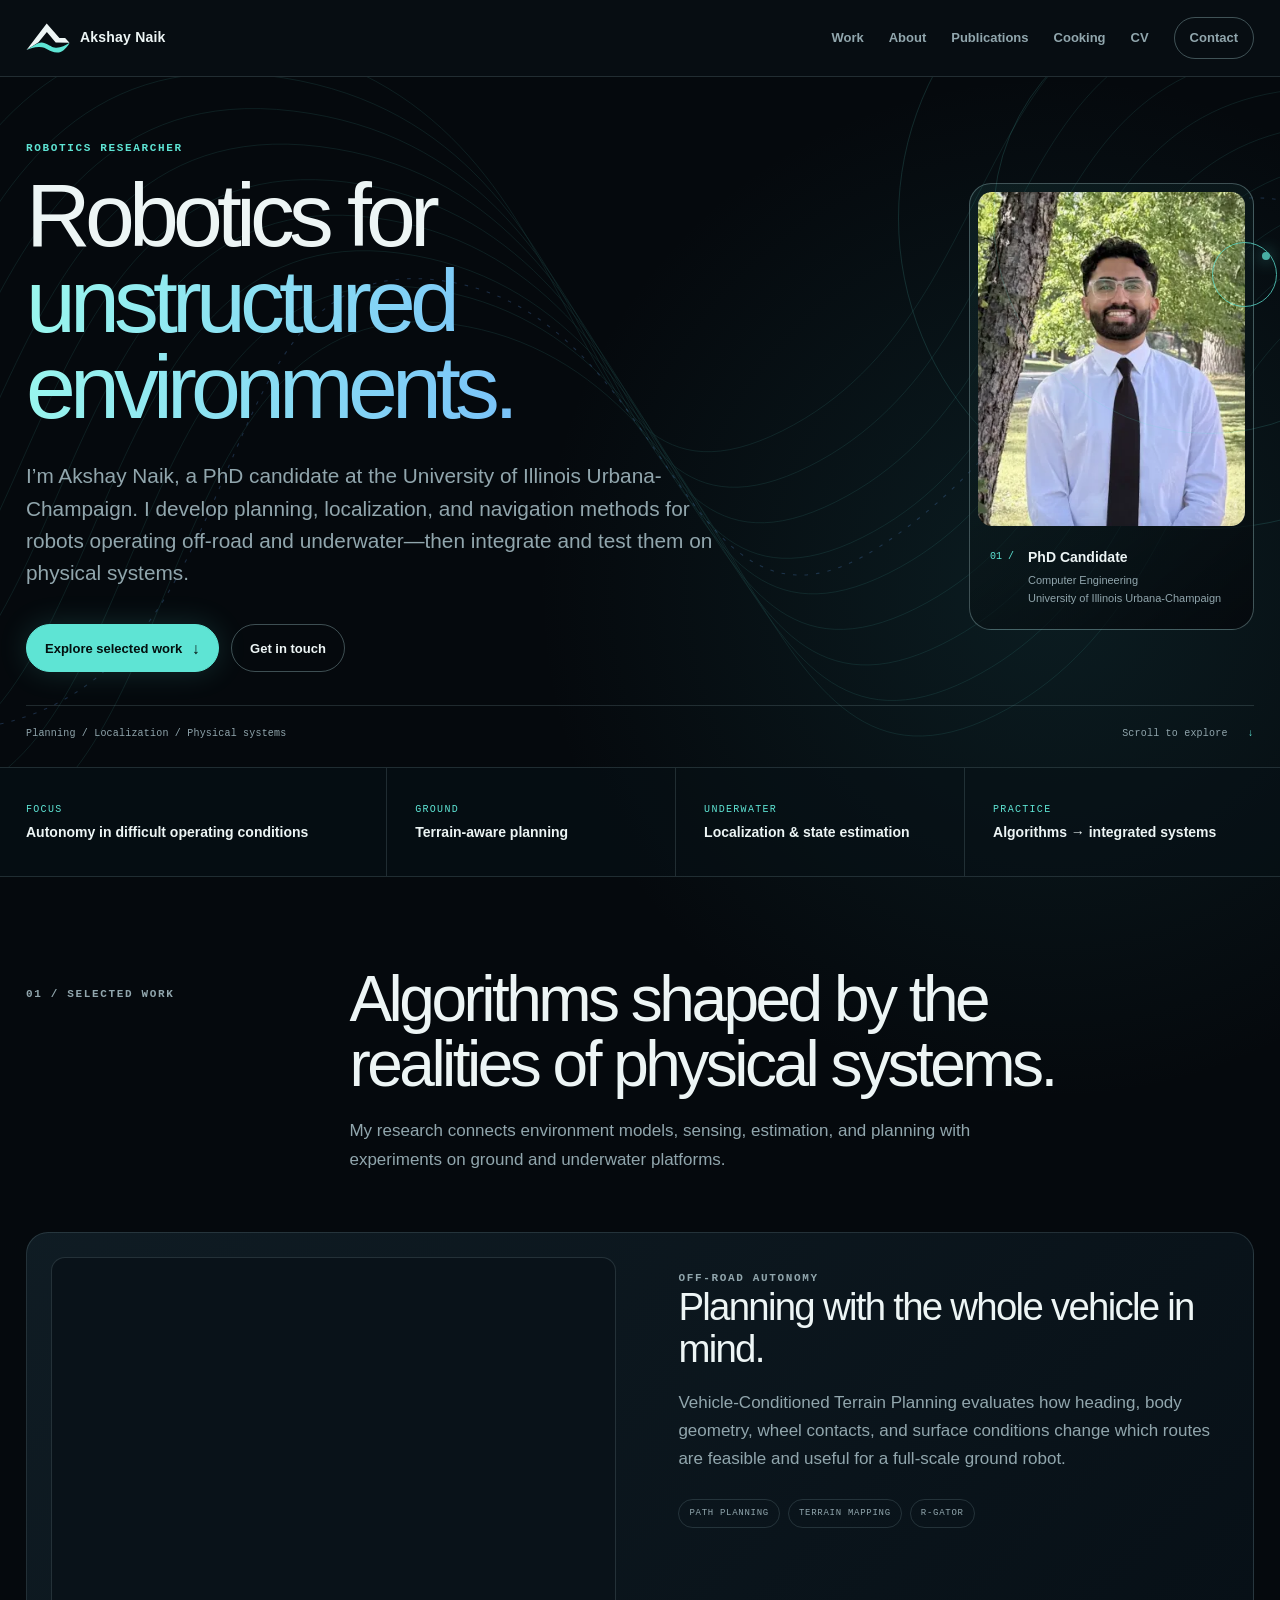
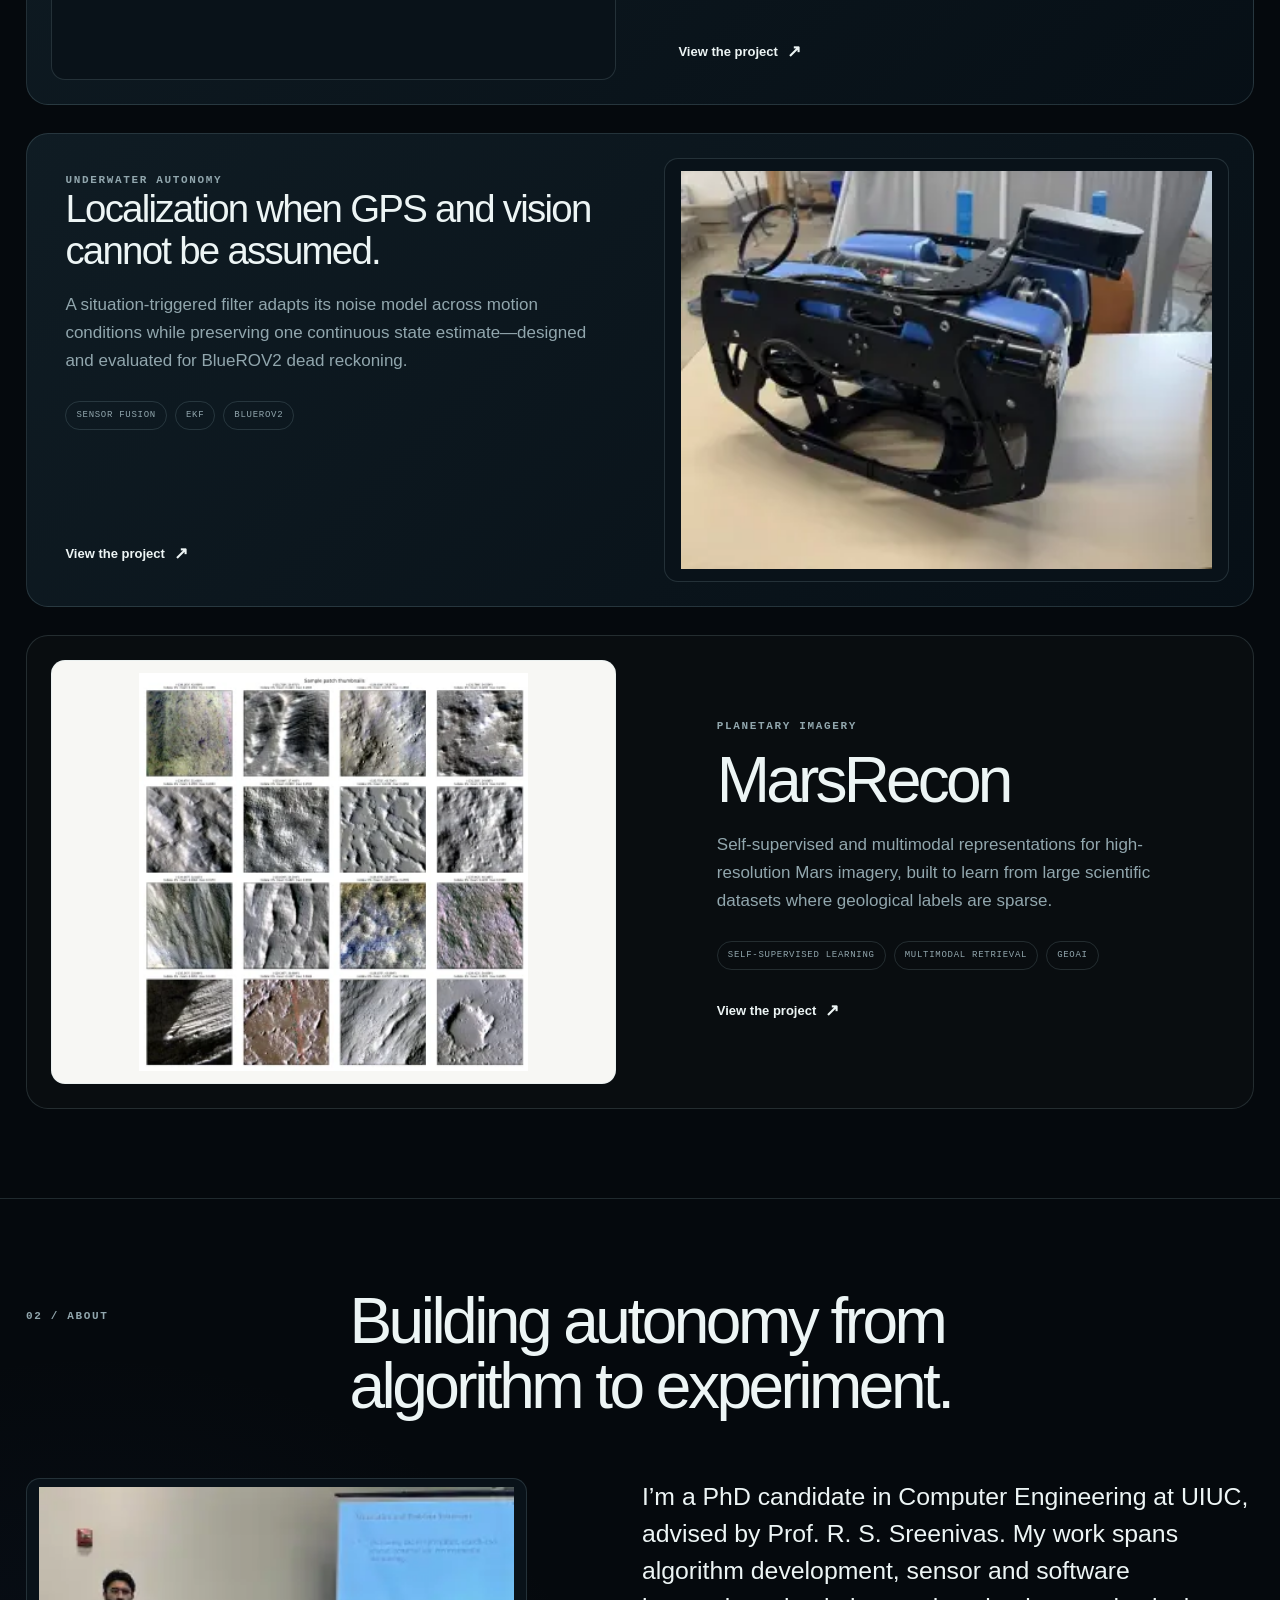
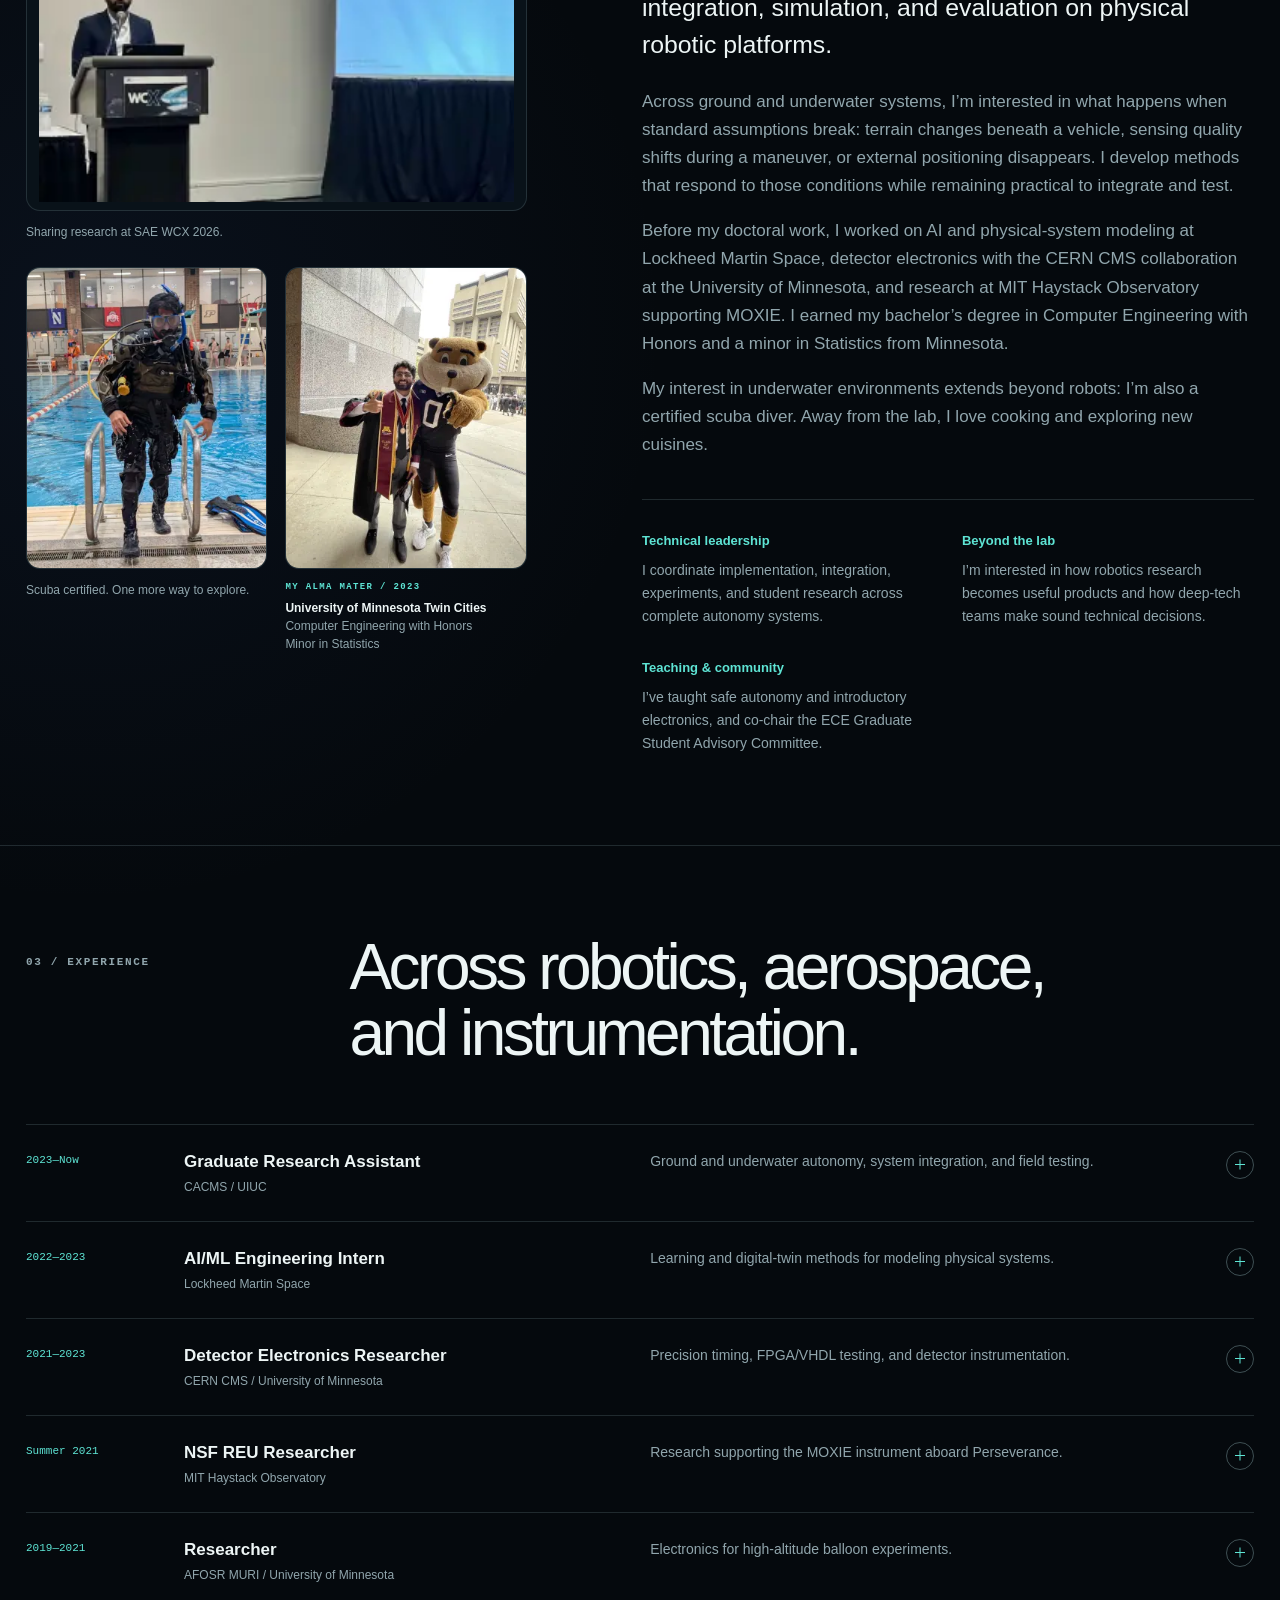
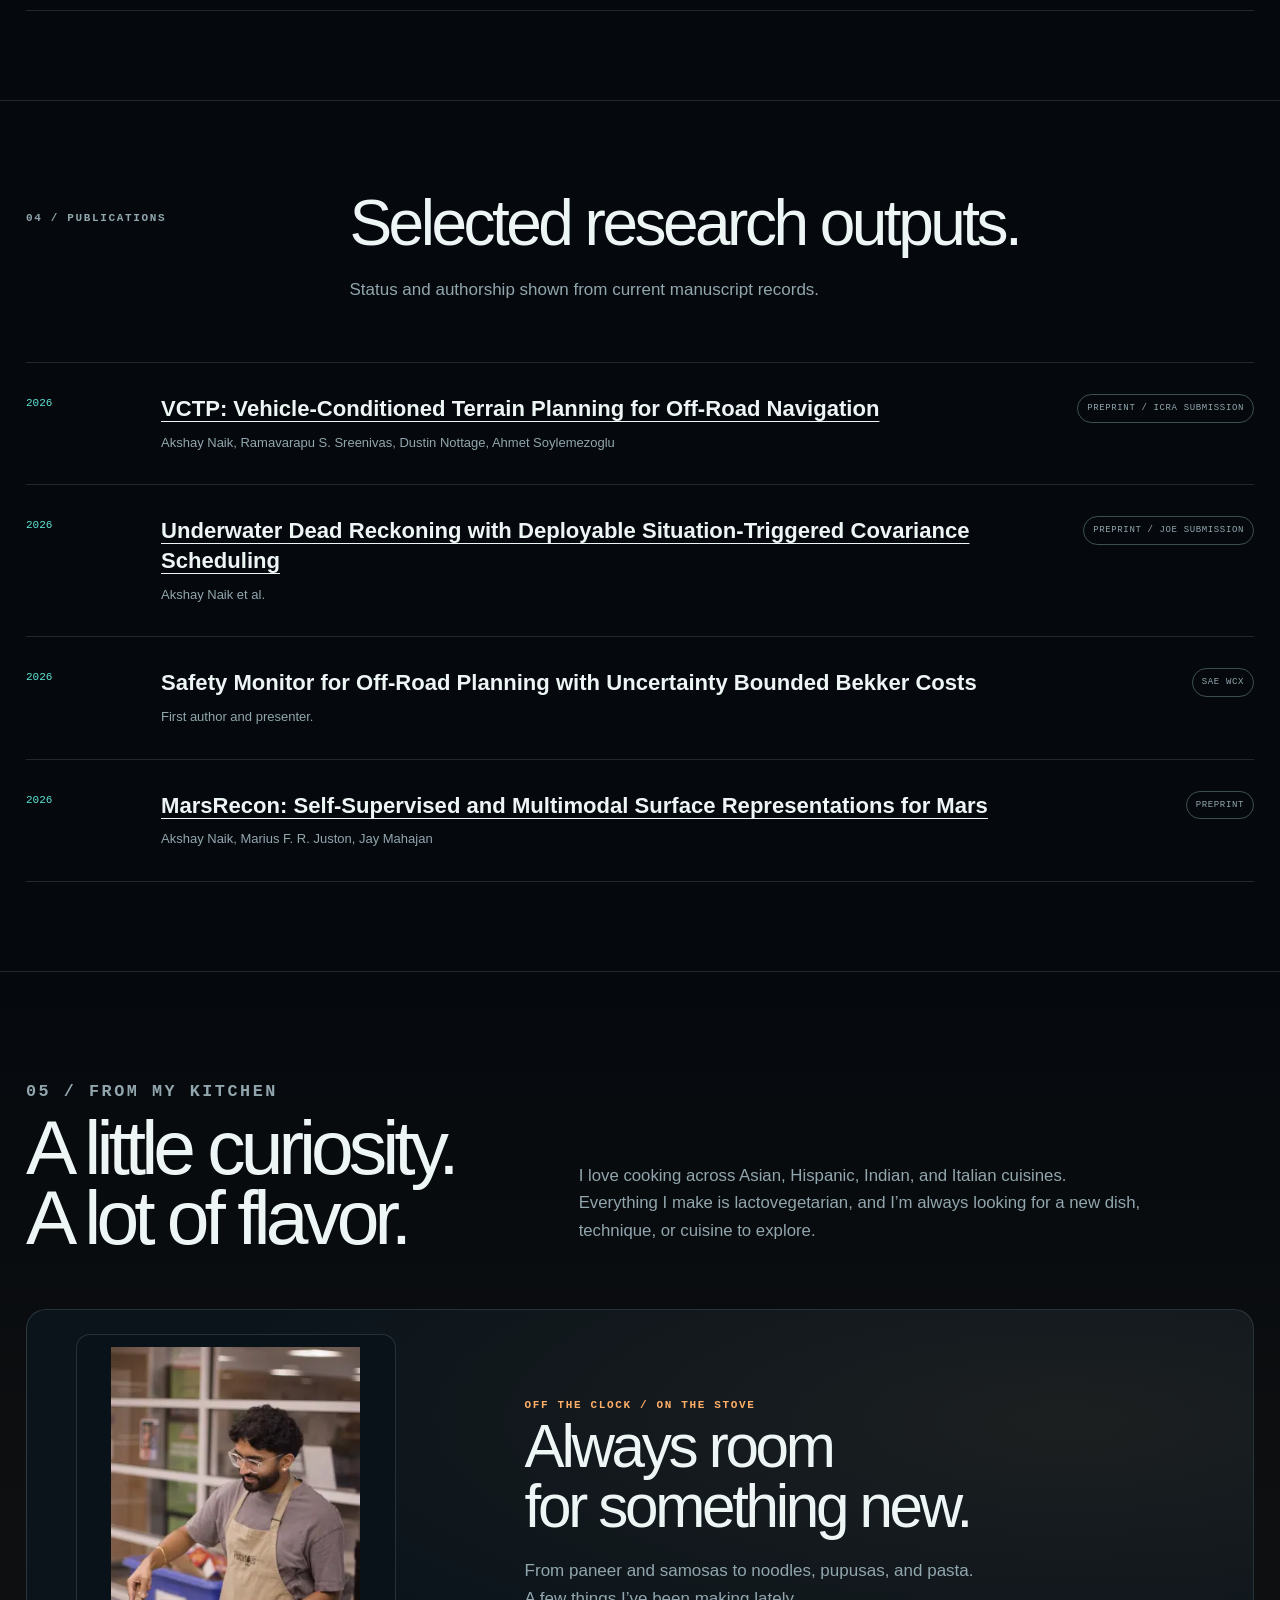
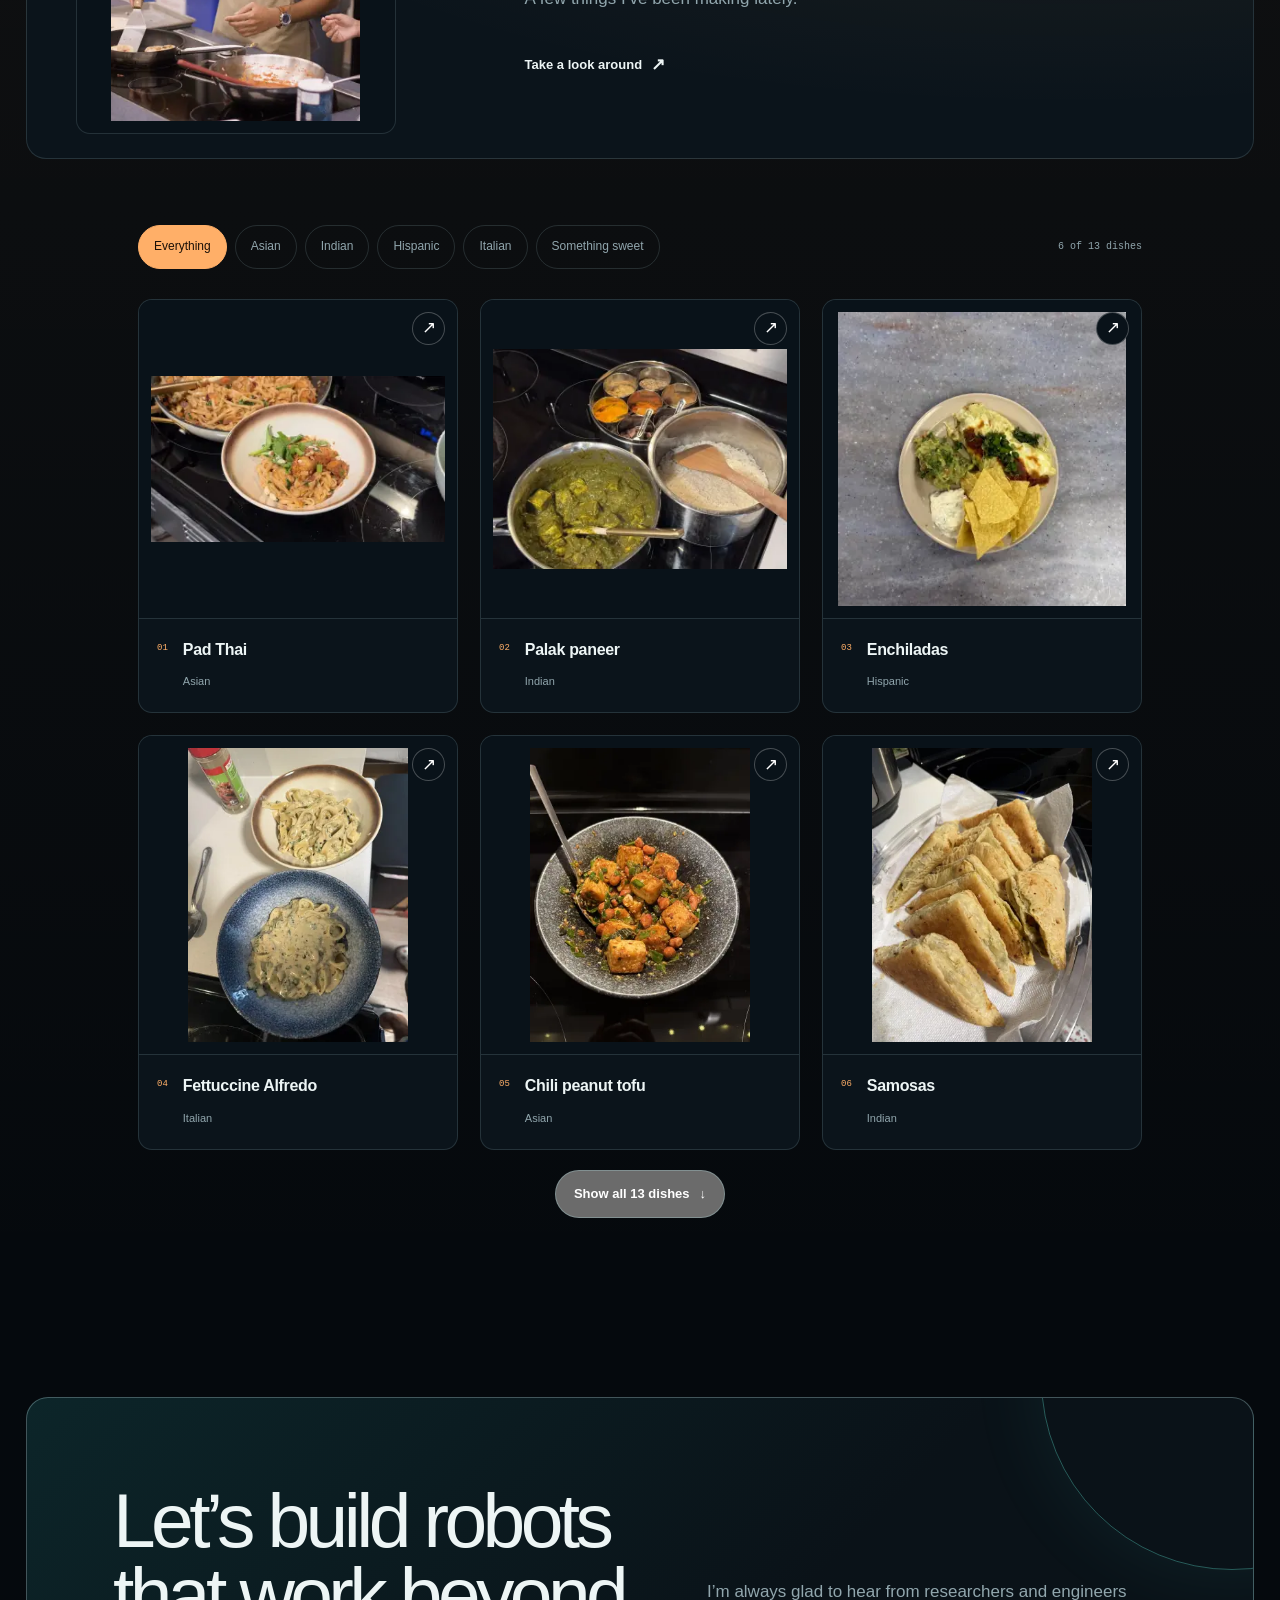
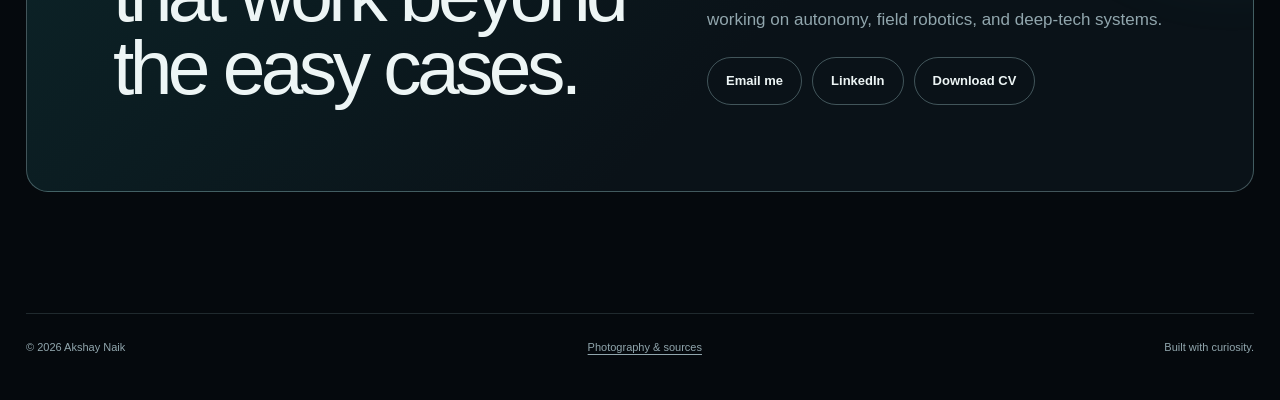
==== commit 1c9628d2: "Use the personal logo for shared link previews" ====
--- a/public/index.html
+++ b/public/index.html
@@ -5,10 +5,6 @@
   <meta name="viewport" content="width=device-width, initial-scale=1">
   <meta name="description" content="Akshay Naik is a PhD candidate at UIUC developing planning, localization, and navigation methods for robots in off-road and underwater environments.">
   <meta name="theme-color" content="#05090d">
-  <meta property="og:title" content="Akshay Naik — Robotics for unstructured environments">
-  <meta property="og:description" content="Research in terrain-aware planning, underwater localization, and physical autonomous systems.">
-  <meta property="og:type" content="website">
-  <meta property="og:image" content="https://akshayn3.github.io/assets/optimized/rgator-1280.webp">
   <title>Akshay Naik — Robotics Researcher</title>
   <link rel="icon" href="assets/favicon-land-water.svg" type="image/svg+xml" sizes="any">
   <link rel="stylesheet" href="styles.css">
@@ -19,6 +15,20 @@
   </script>
   <link rel="canonical" href="https://akshayn3.github.io/">
   <meta property="og:url" content="https://akshayn3.github.io/">
+  <meta property="og:site_name" content="Akshay Naik">
+  <meta property="og:title" content="Akshay Naik — Robotics for unstructured environments">
+  <meta property="og:description" content="Research in terrain-aware planning, underwater localization, and physical autonomous systems.">
+  <meta property="og:type" content="website">
+  <meta property="og:image" content="https://akshayn3.github.io/assets/social-land-water.png">
+  <meta property="og:image:type" content="image/png">
+  <meta property="og:image:width" content="1200">
+  <meta property="og:image:height" content="630">
+  <meta property="og:image:alt" content="Akshay Naik’s Land &amp; Water logo: a white ridge and cyan wave on a dark background.">
+  <meta name="twitter:card" content="summary_large_image">
+  <meta name="twitter:title" content="Akshay Naik — Robotics for unstructured environments">
+  <meta name="twitter:description" content="Research in terrain-aware planning, underwater localization, and physical autonomous systems.">
+  <meta name="twitter:image" content="https://akshayn3.github.io/assets/social-land-water.png">
+  <meta name="twitter:image:alt" content="Akshay Naik’s Land &amp; Water logo: a white ridge and cyan wave on a dark background.">
 </head>
 <body>
   <a class="skip-link" href="#main">Skip to content</a>
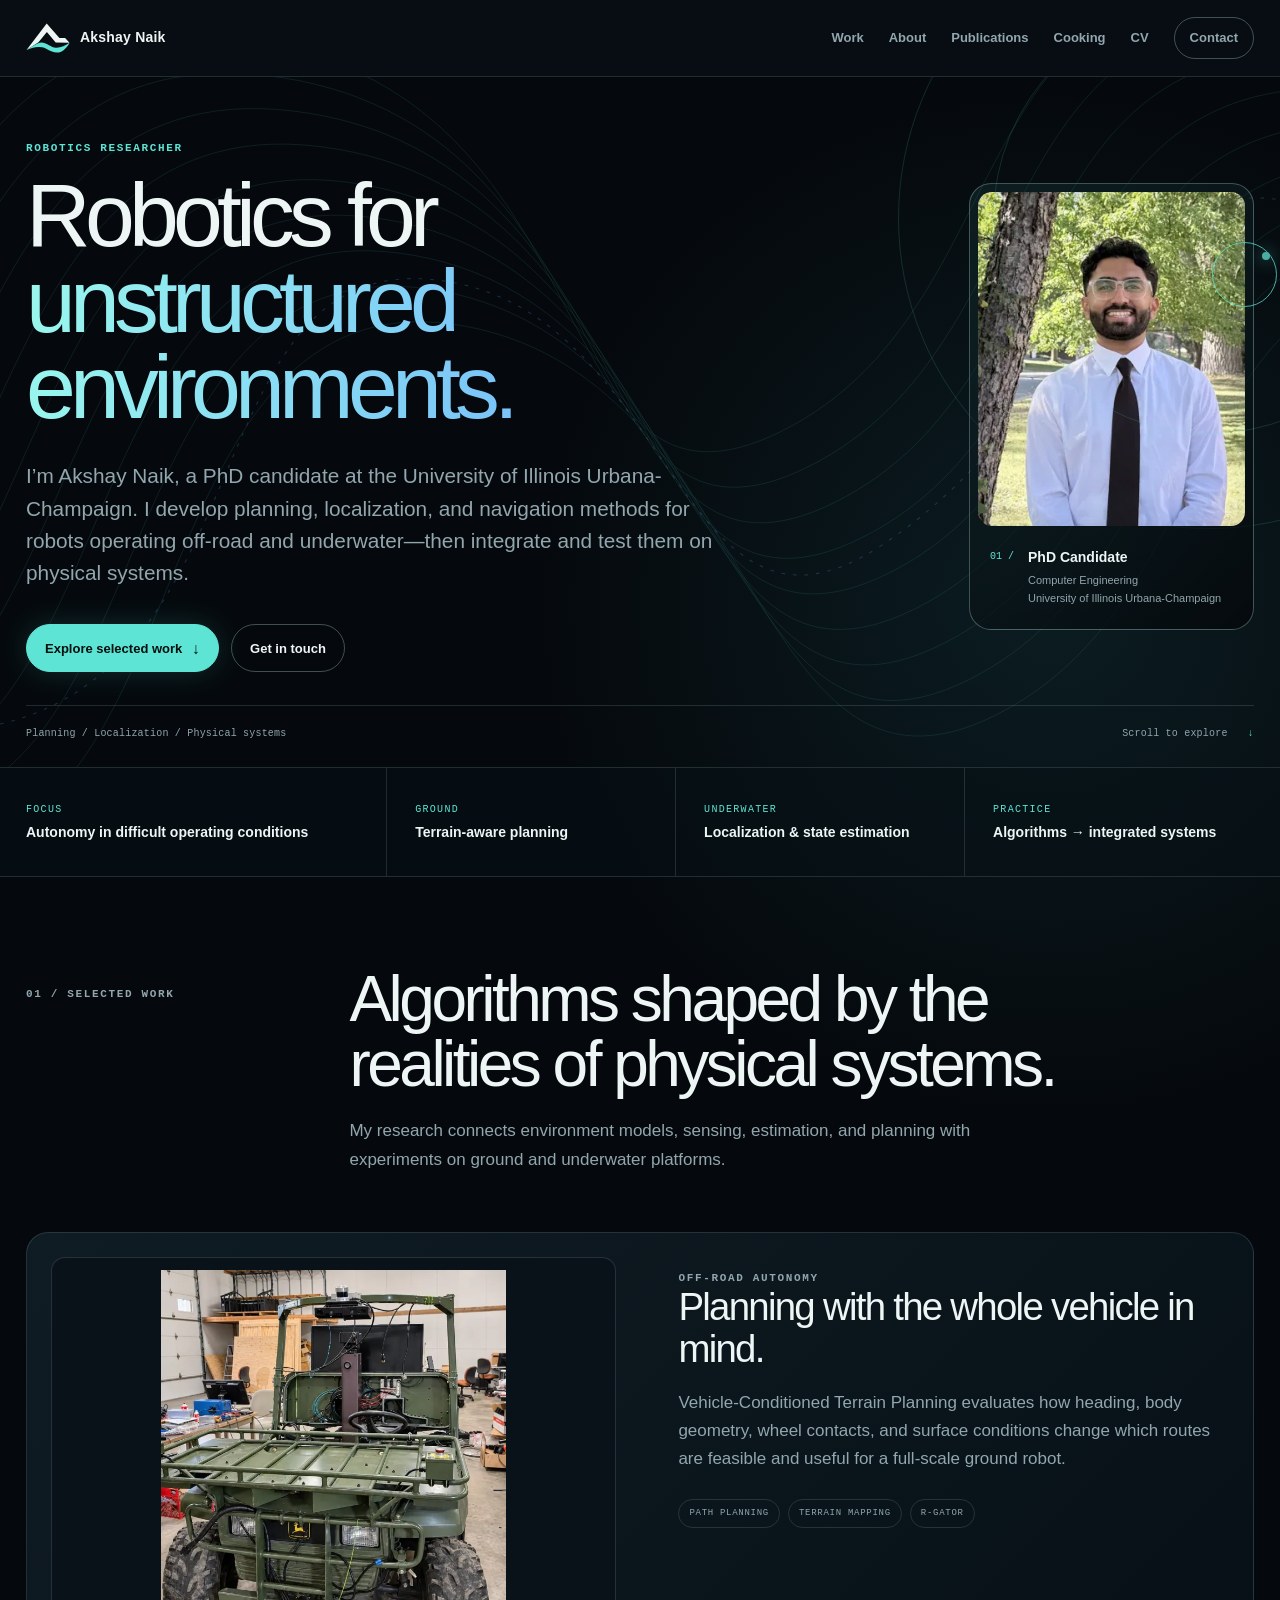
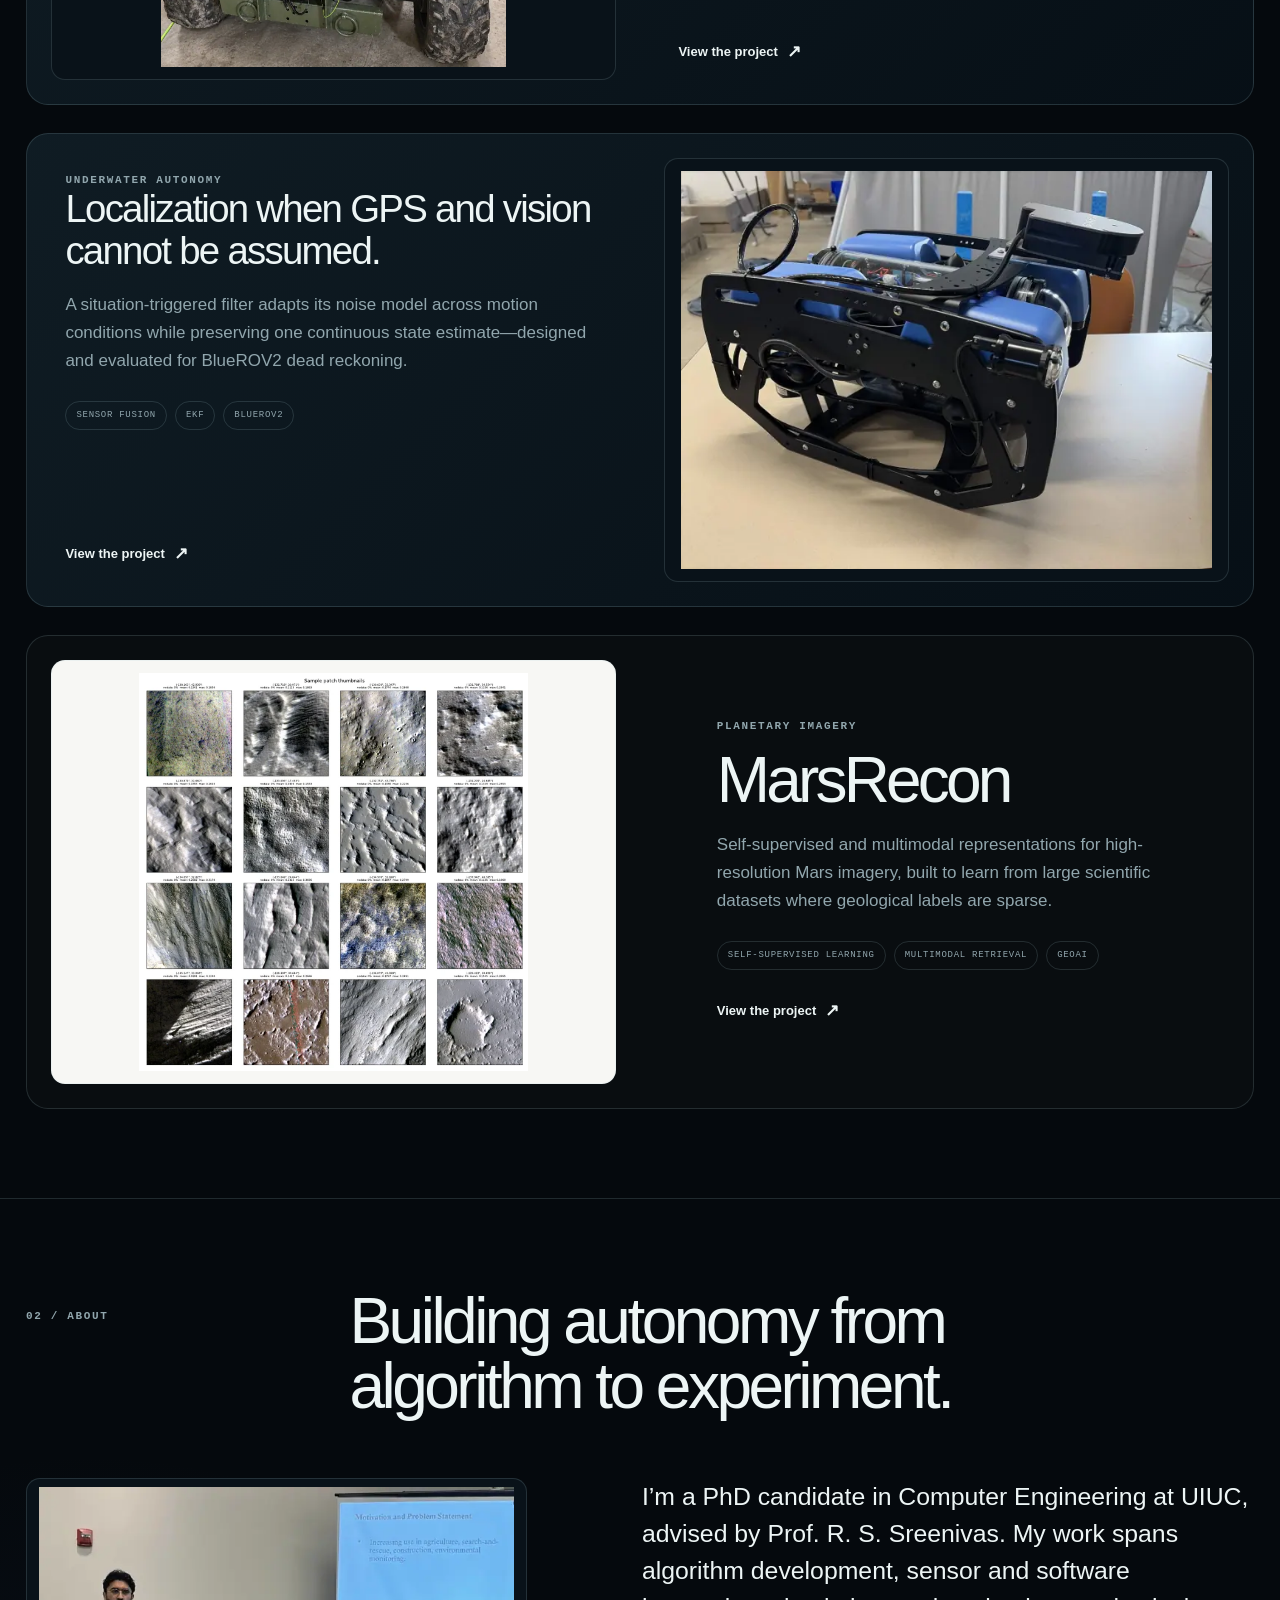
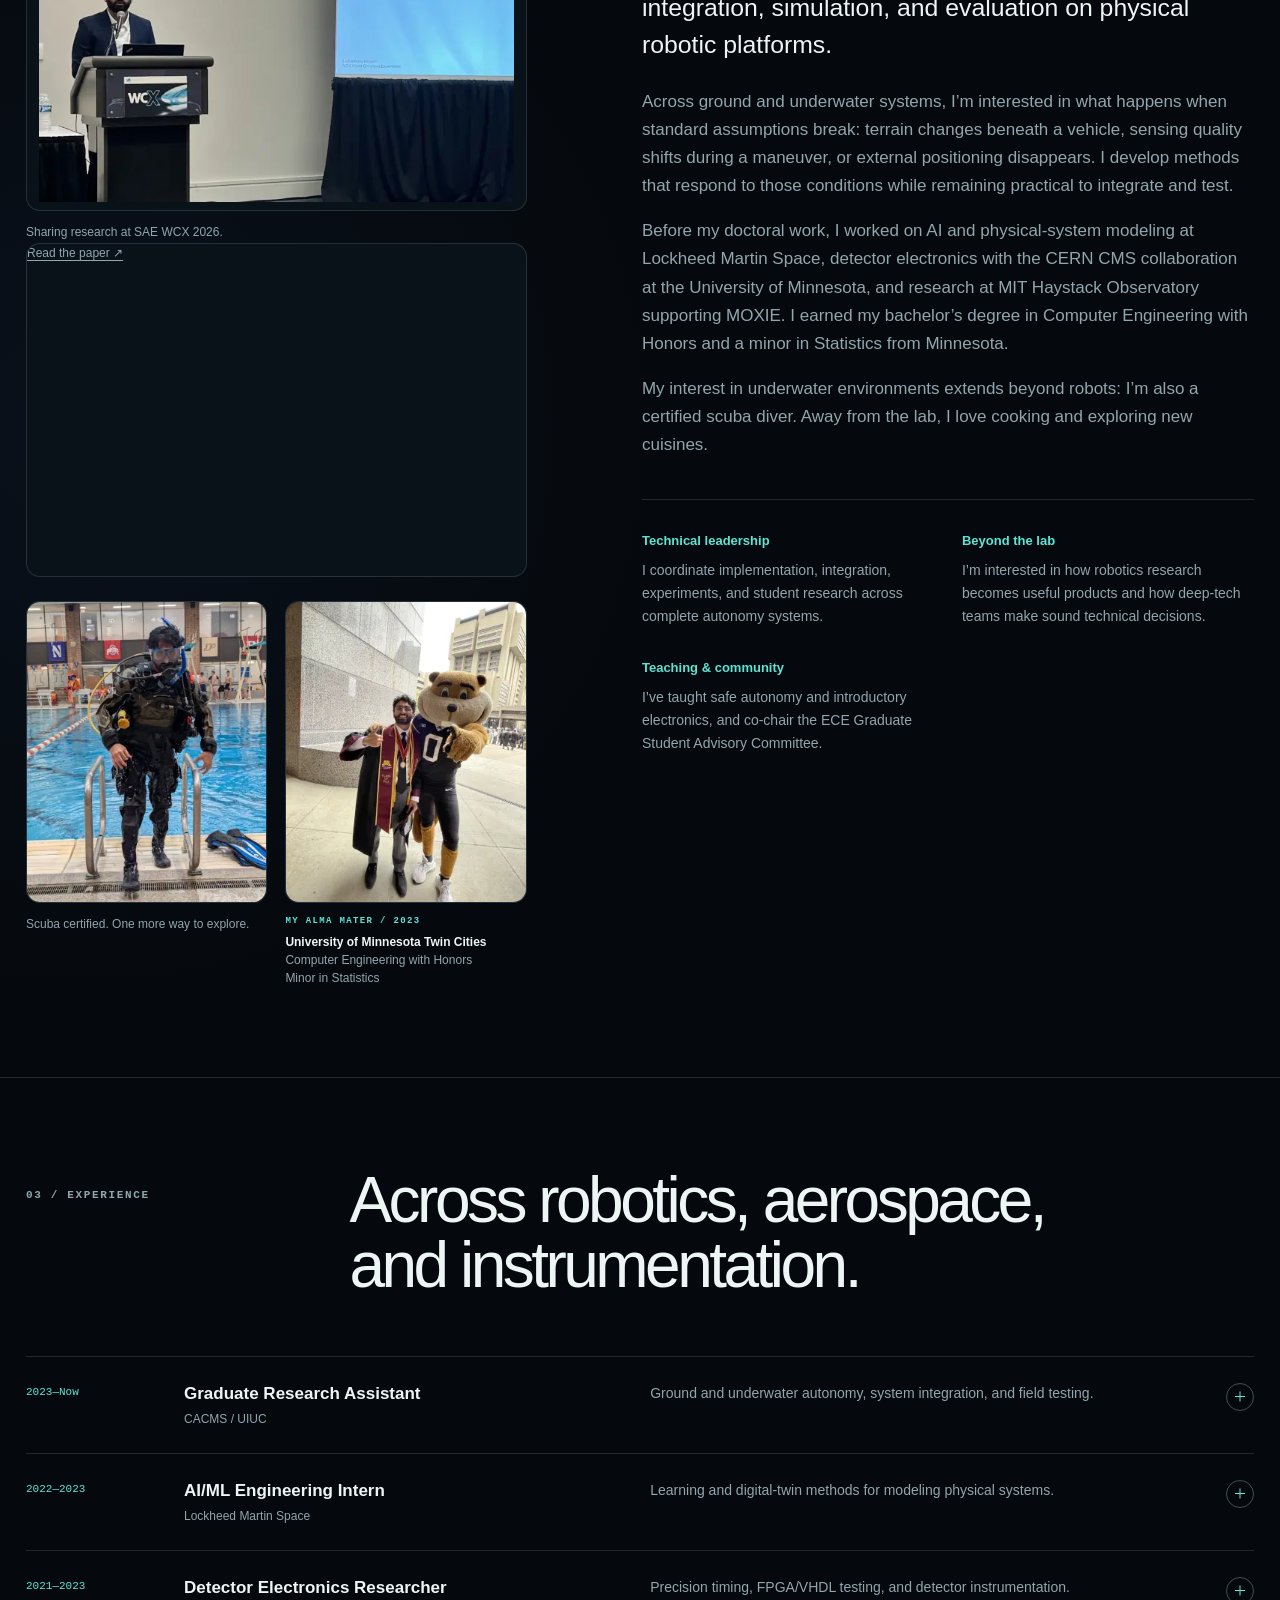
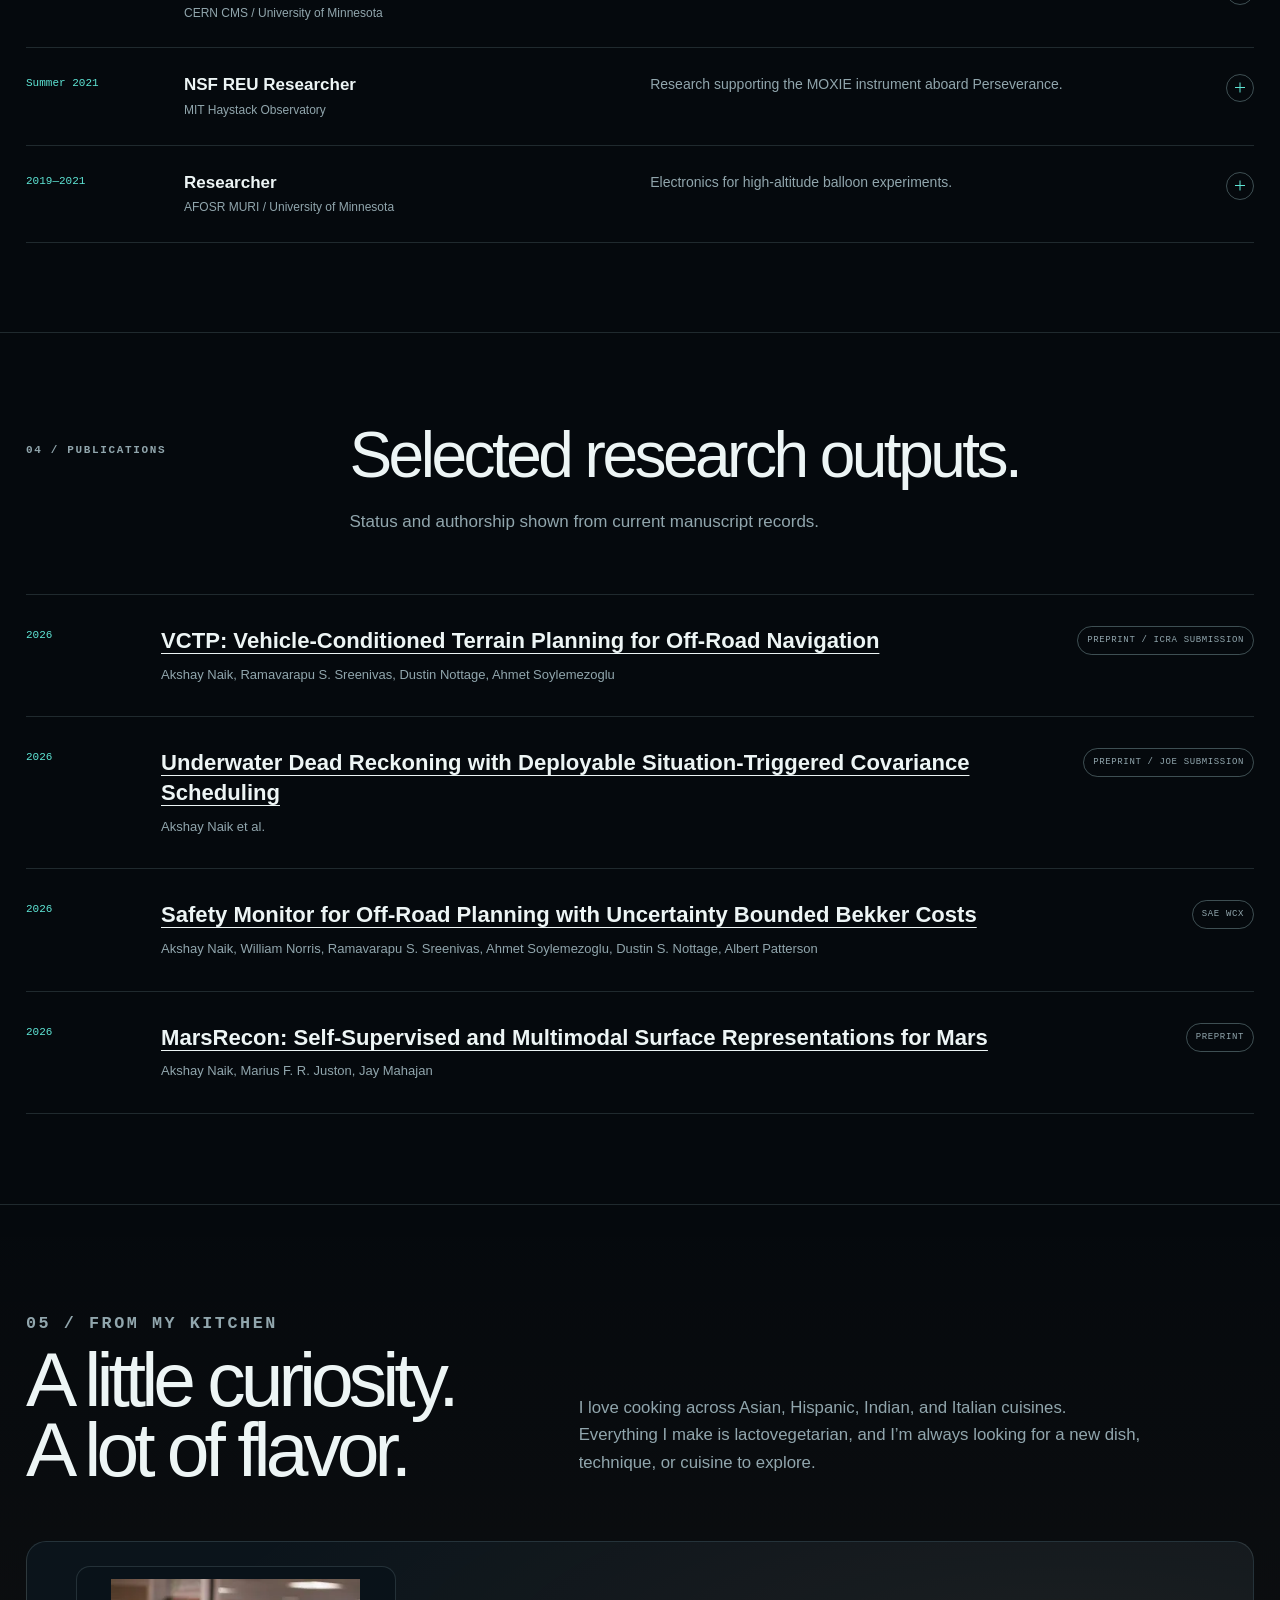
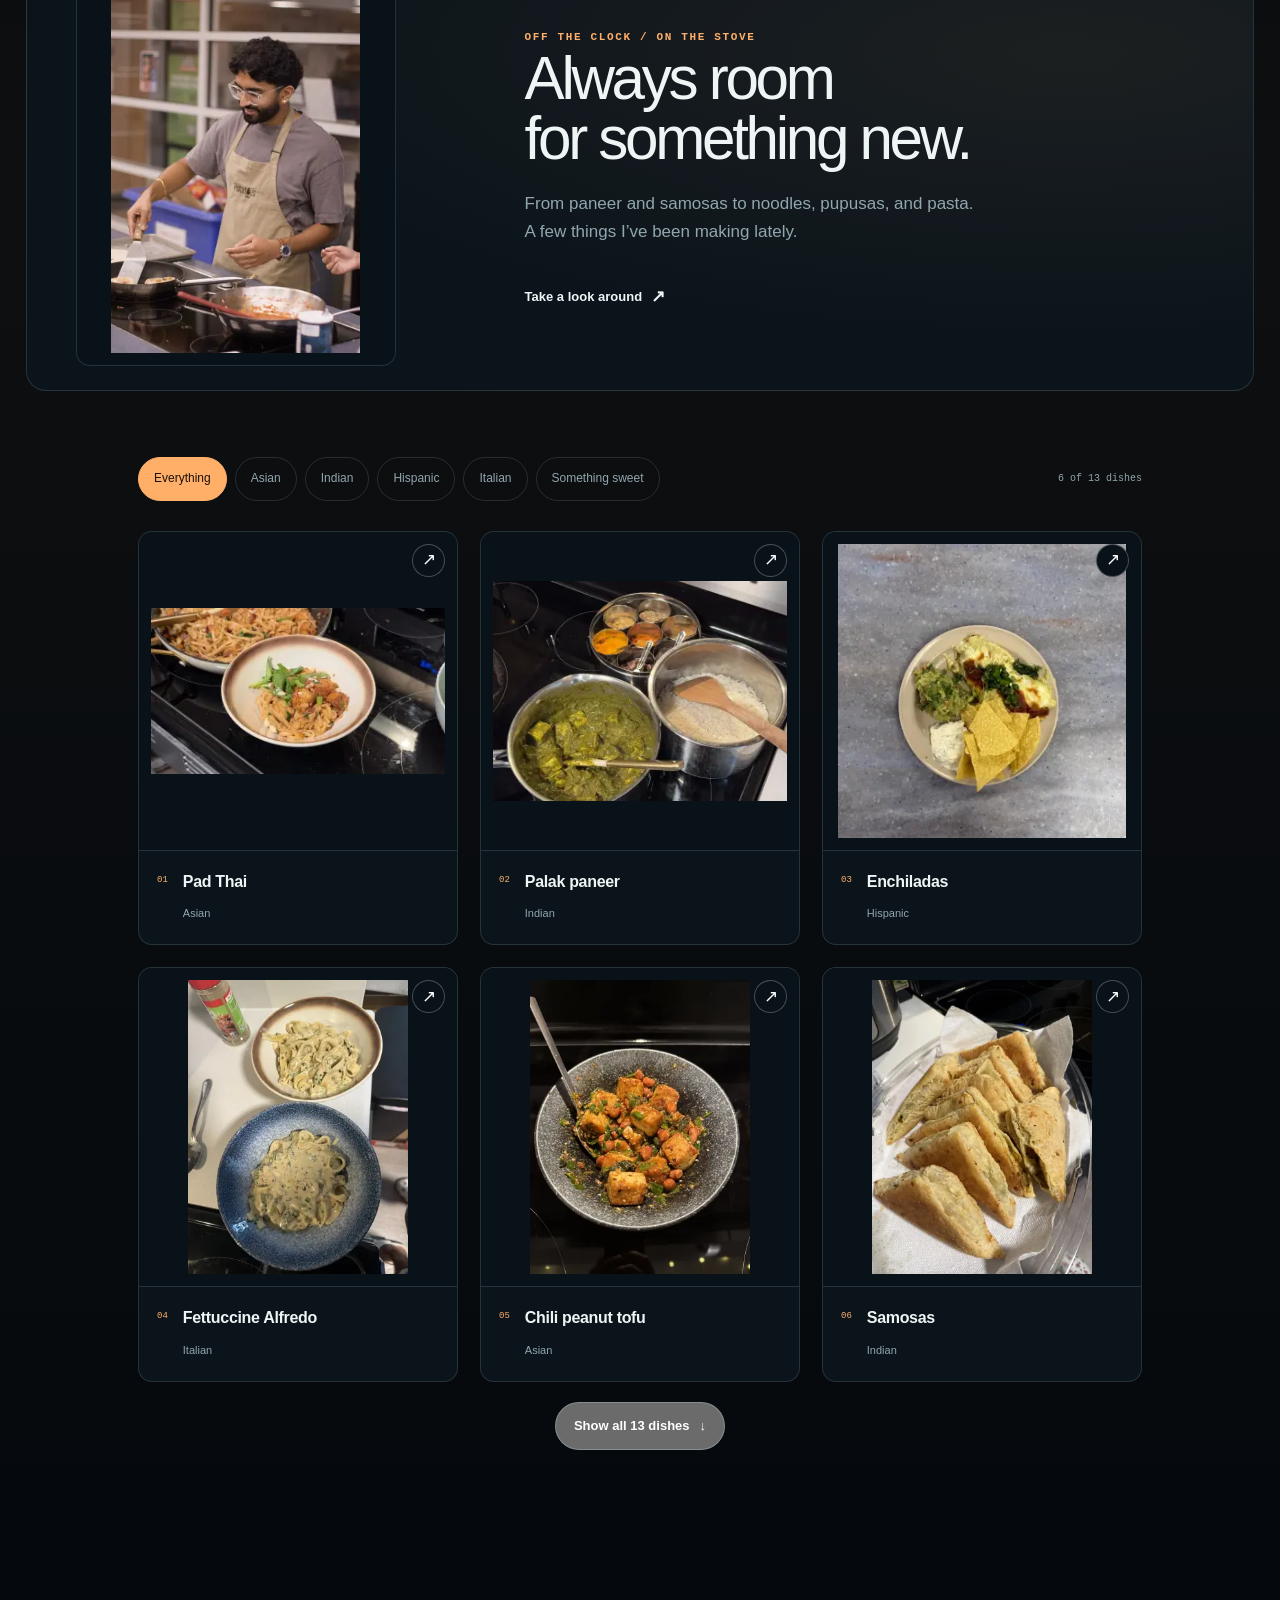
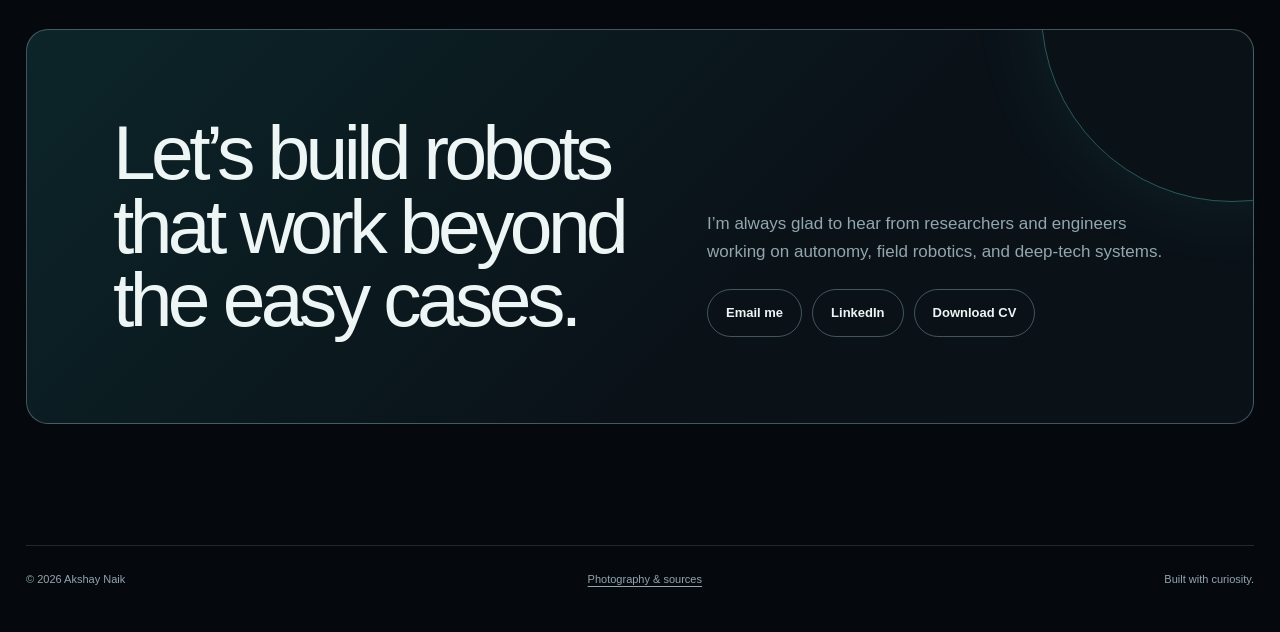
==== commit 6daf6c06: "Link the published SAE WCX safety-monitor paper" ====
--- a/public/index.html
+++ b/public/index.html
@@ -148,7 +148,7 @@
           <div class="about-visuals">
             <figure class="about-presentation" data-reveal>
               <a href="assets/optimized/wcx-presentation-1280.webp" data-gallery data-title="Sharing the research" data-subtitle="Presenting off-road planning research at SAE WCX 2026"><img src="assets/optimized/wcx-presentation-640.webp" alt="Akshay Naik presenting off-road planning research at SAE WCX" width="1800" height="1193" loading="lazy" srcset="assets/optimized/wcx-presentation-320.webp 320w, assets/optimized/wcx-presentation-640.webp 640w, assets/optimized/wcx-presentation-1280.webp 1280w" decoding="async" sizes="(max-width: 572px) calc(100vw - 46px), (max-width: 940px) 504px, 480px"></a>
-              <figcaption>Sharing research at SAE WCX 2026.</figcaption>
+              <figcaption>Sharing research at SAE WCX 2026. <a href="https://doi.org/10.4271/2026-01-0141">Read the paper ↗</a></figcaption>
             </figure>
             <div class="about-gallery">
               <figure class="about-moment about-scuba" data-reveal>
@@ -231,7 +231,7 @@
         <div class="publication-list" data-reveal>
           <article class="publication"><div class="publication-year">2026</div><div><h3><a href="https://arxiv.org/abs/2609.17834">VCTP: Vehicle-Conditioned Terrain Planning for Off-Road Navigation</a></h3><p>Akshay Naik, Ramavarapu S. Sreenivas, Dustin Nottage, Ahmet Soylemezoglu</p></div><span class="status">Preprint / ICRA submission</span></article>
           <article class="publication"><div class="publication-year">2026</div><div><h3><a href="https://arxiv.org/abs/2607.10597">Underwater Dead Reckoning with Deployable Situation-Triggered Covariance Scheduling</a></h3><p>Akshay Naik et al.</p></div><span class="status">Preprint / JOE submission</span></article>
-          <article class="publication"><div class="publication-year">2026</div><div><h3>Safety Monitor for Off-Road Planning with Uncertainty Bounded Bekker Costs</h3><p>First author and presenter.</p></div><span class="status">SAE WCX</span></article>
+          <article class="publication"><div class="publication-year">2026</div><div><h3><a href="https://doi.org/10.4271/2026-01-0141">Safety Monitor for Off-Road Planning with Uncertainty Bounded Bekker Costs</a></h3><p>Akshay Naik, William Norris, Ramavarapu S. Sreenivas, Ahmet Soylemezoglu, Dustin S. Nottage, Albert Patterson</p></div><span class="status">SAE WCX</span></article>
           <article class="publication"><div class="publication-year">2026</div><div><h3><a href="https://arxiv.org/abs/2609.22379">MarsRecon: Self-Supervised and Multimodal Surface Representations for Mars</a></h3><p>Akshay Naik, Marius F. R. Juston, Jay Mahajan</p></div><span class="status">Preprint</span></article>
         </div>
       </div>
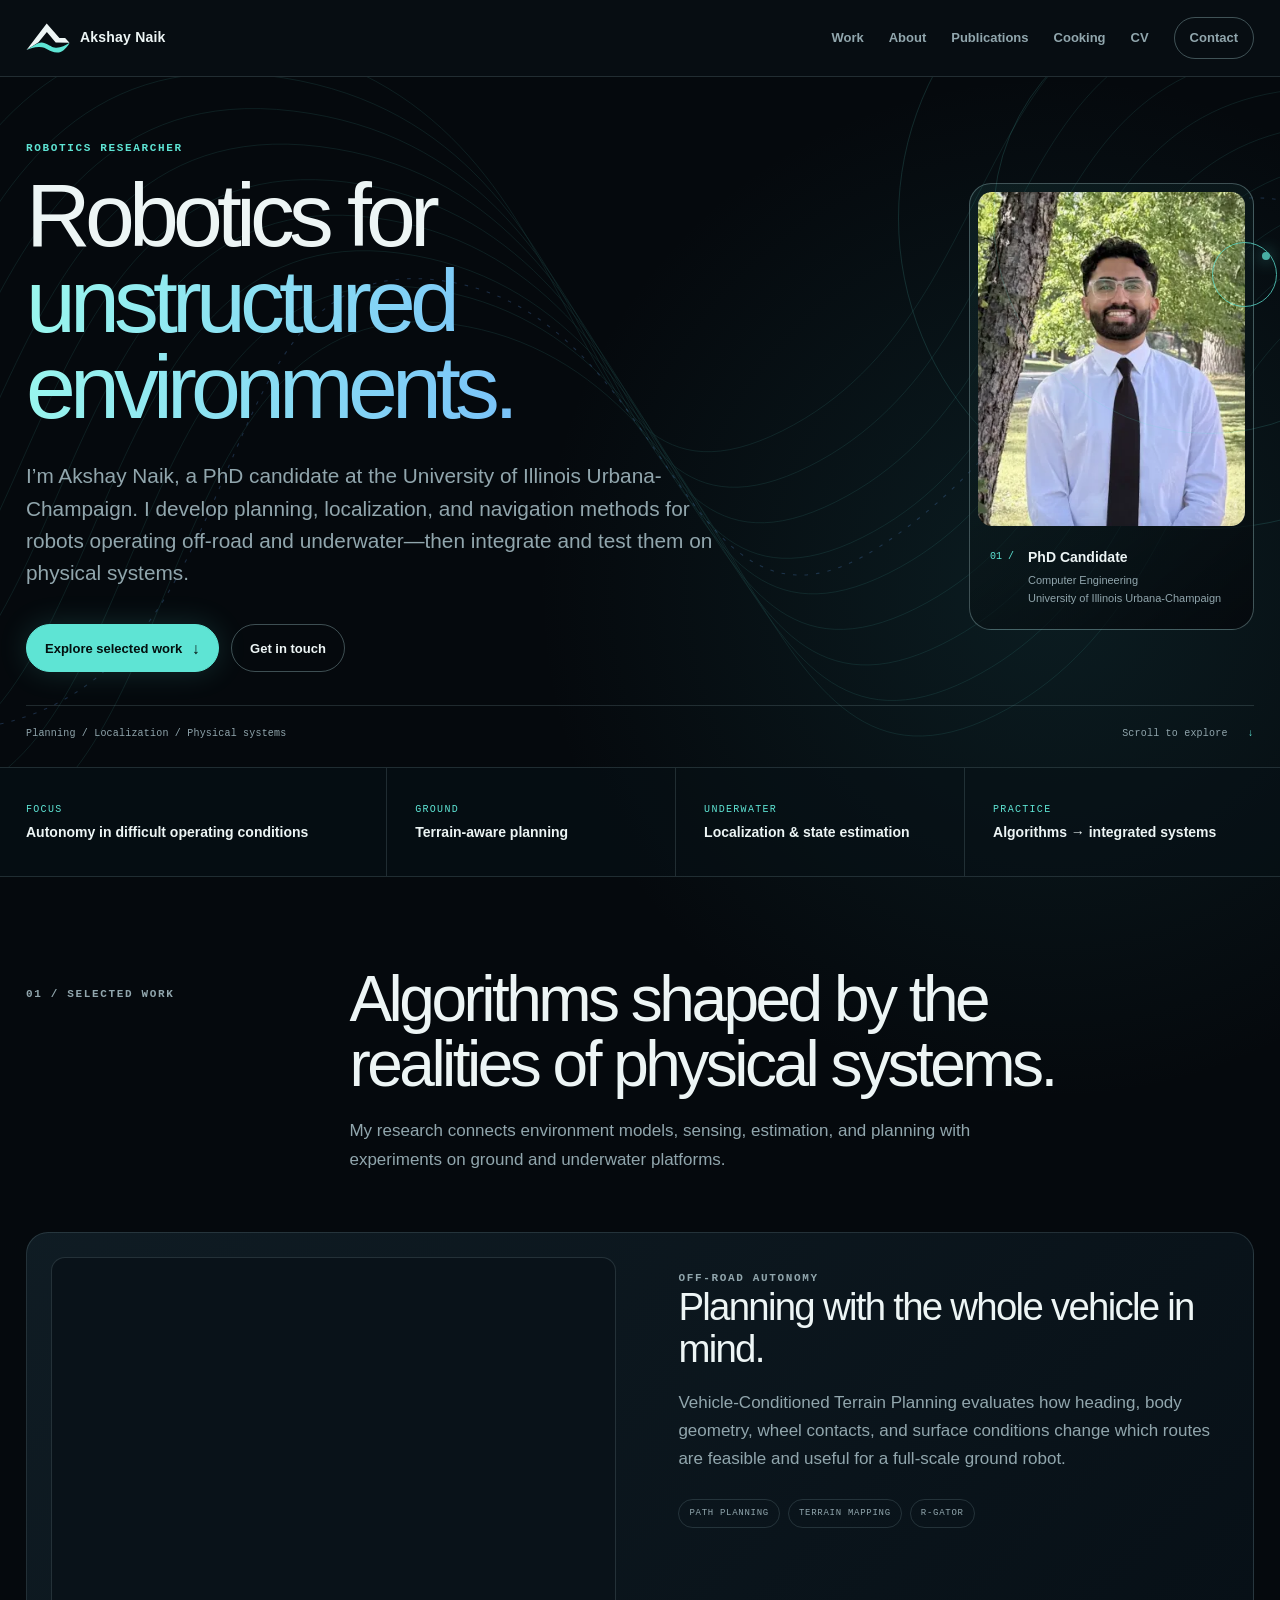
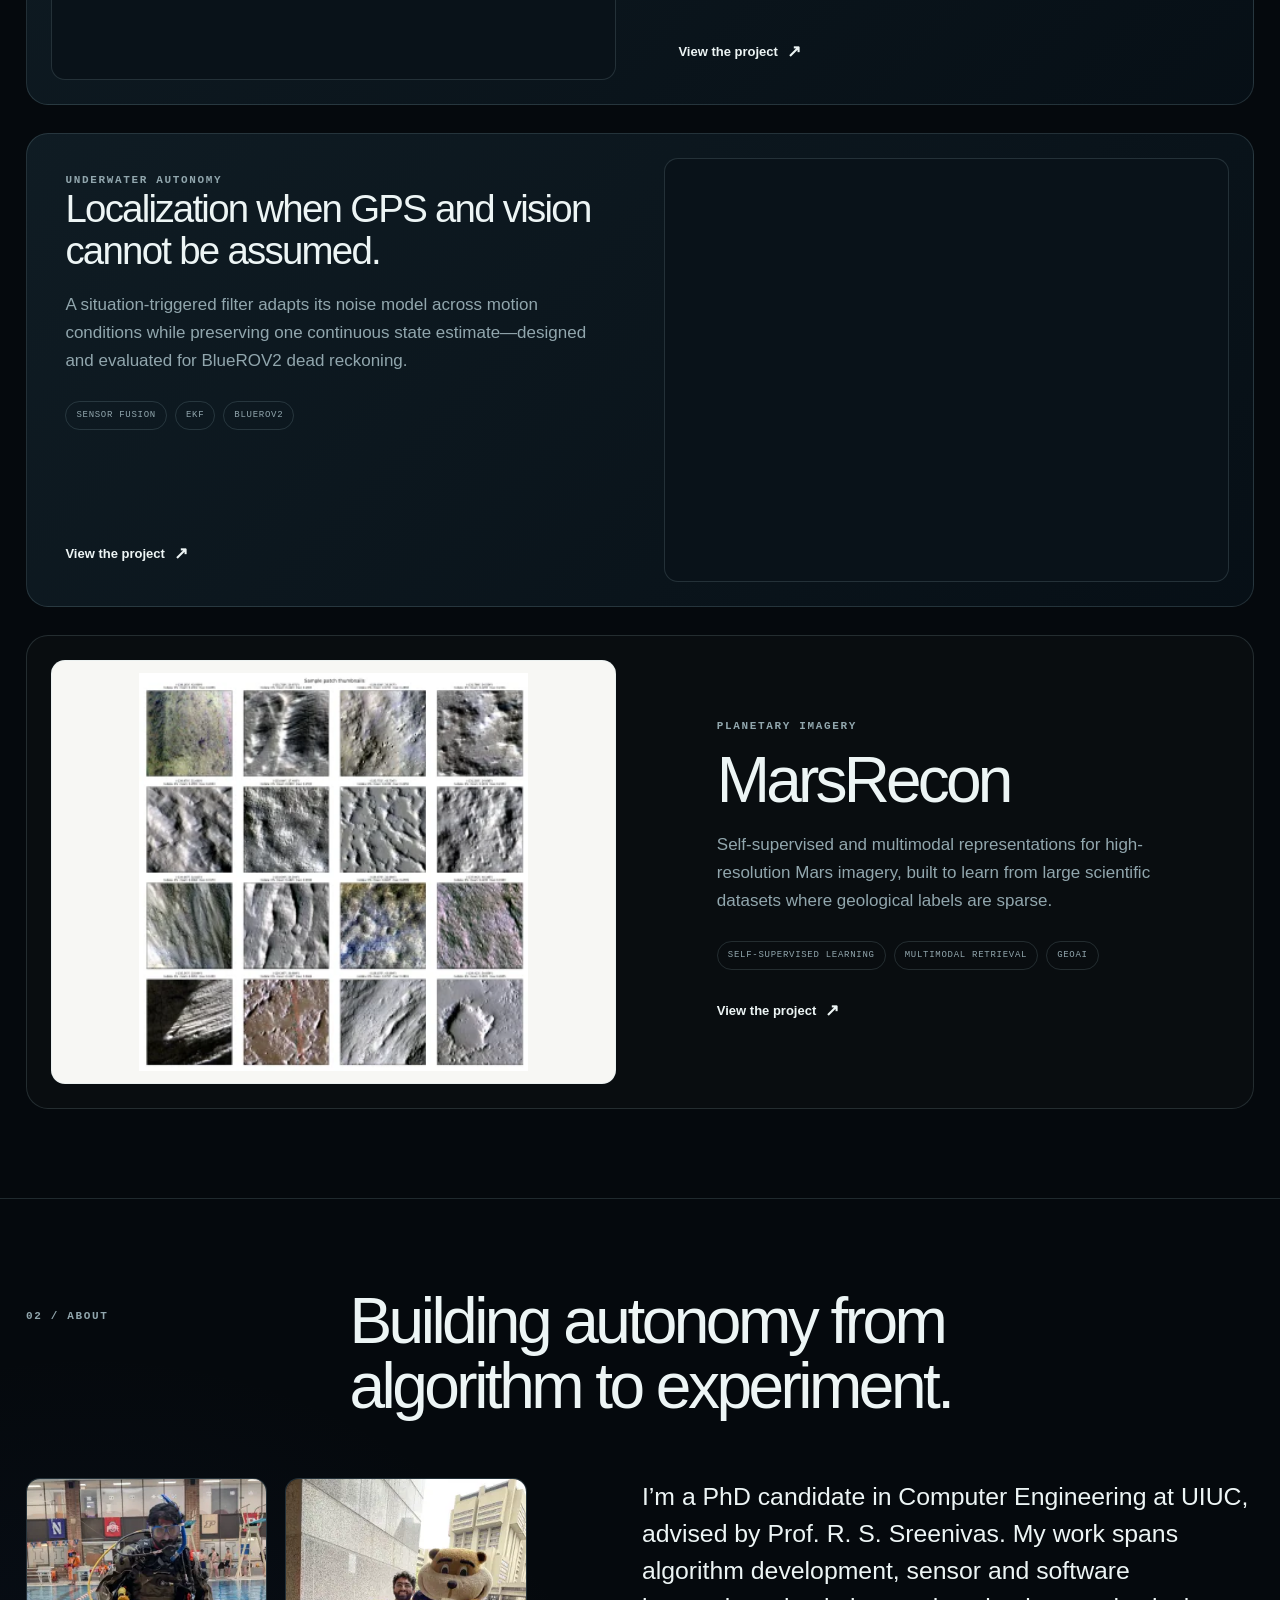
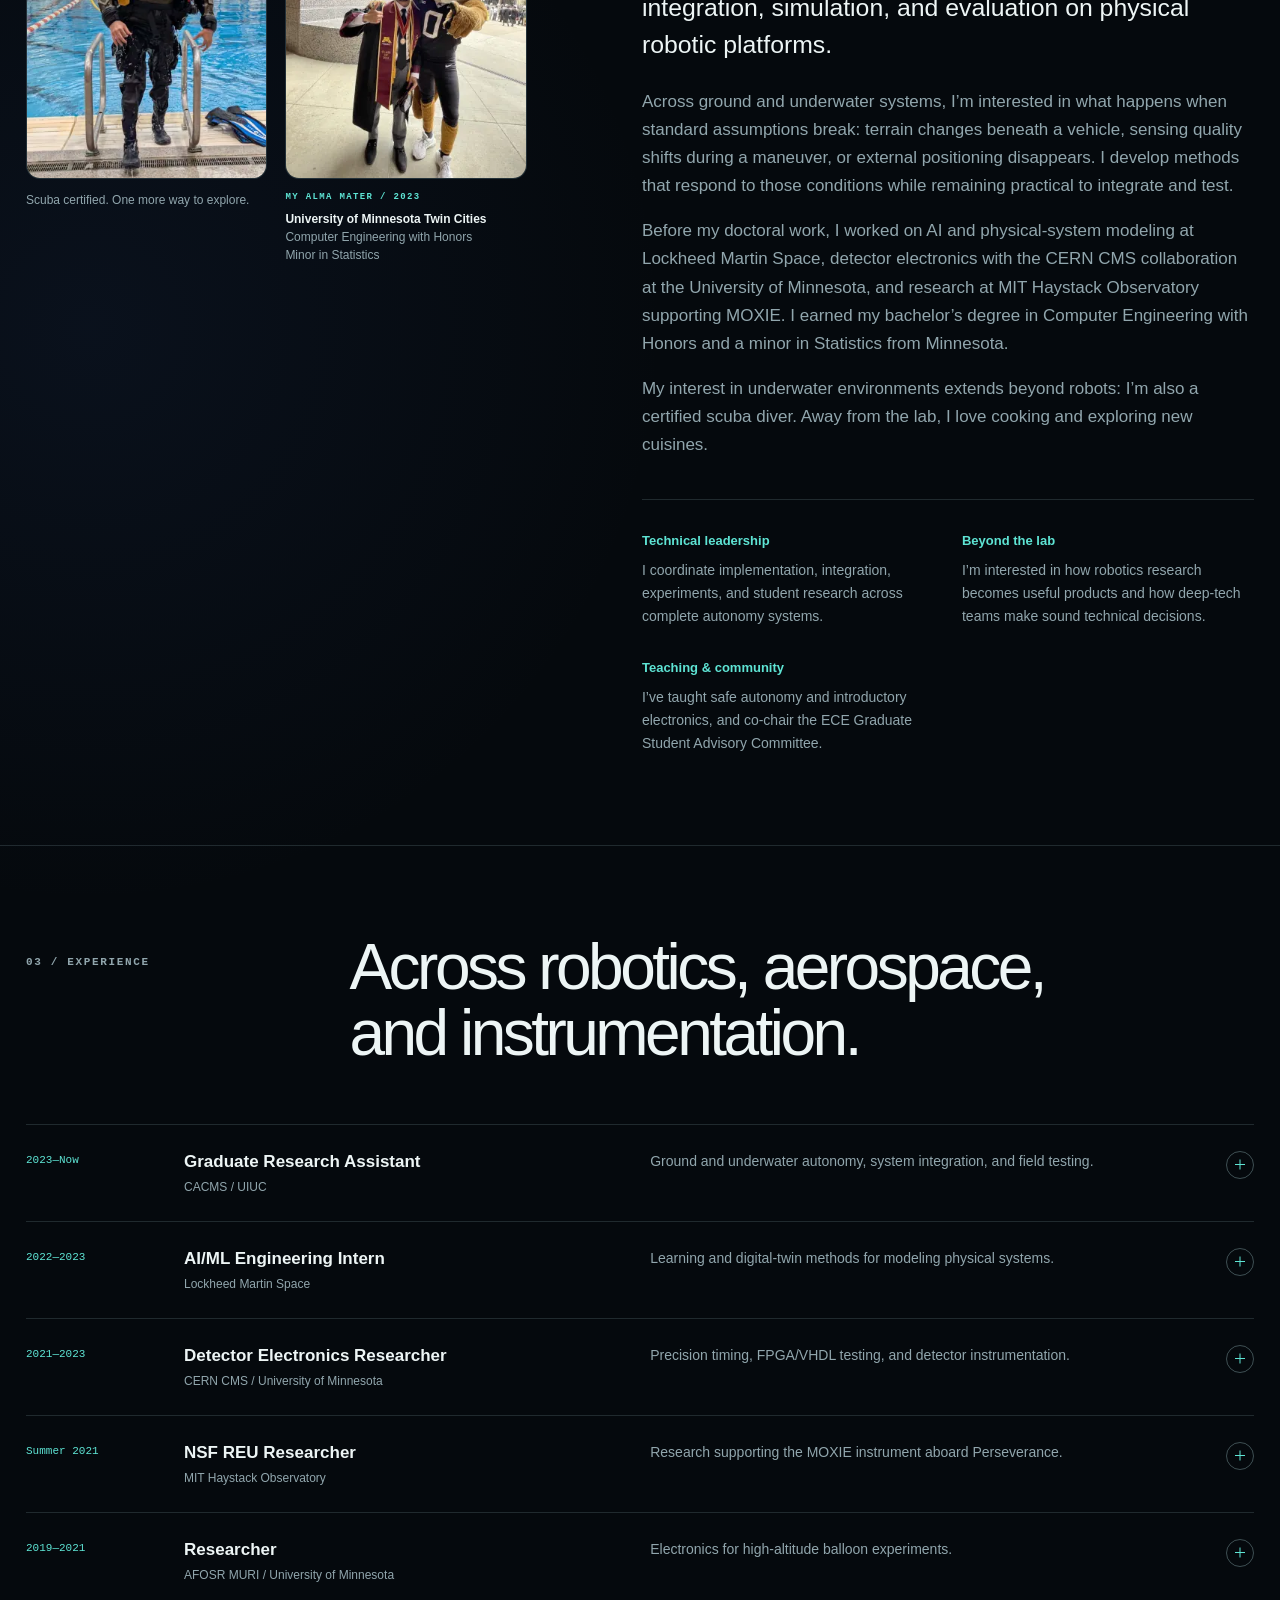
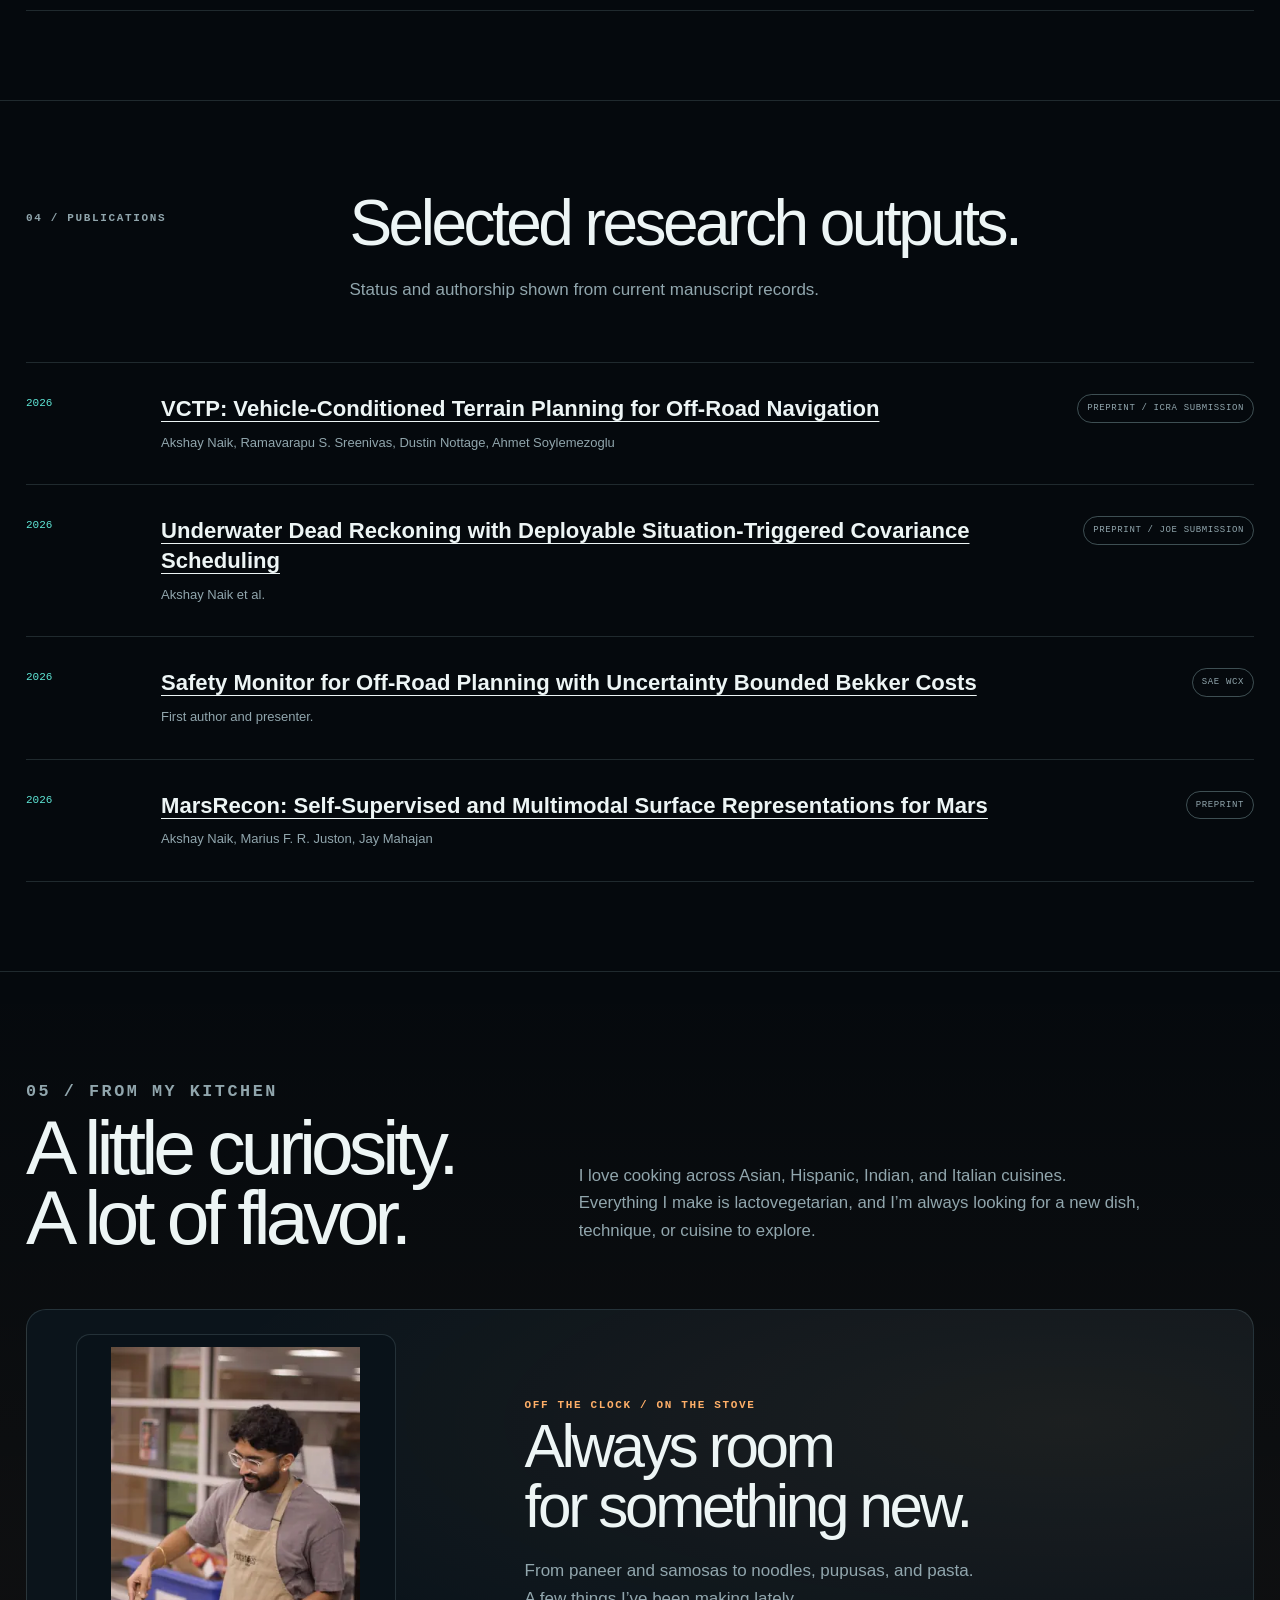
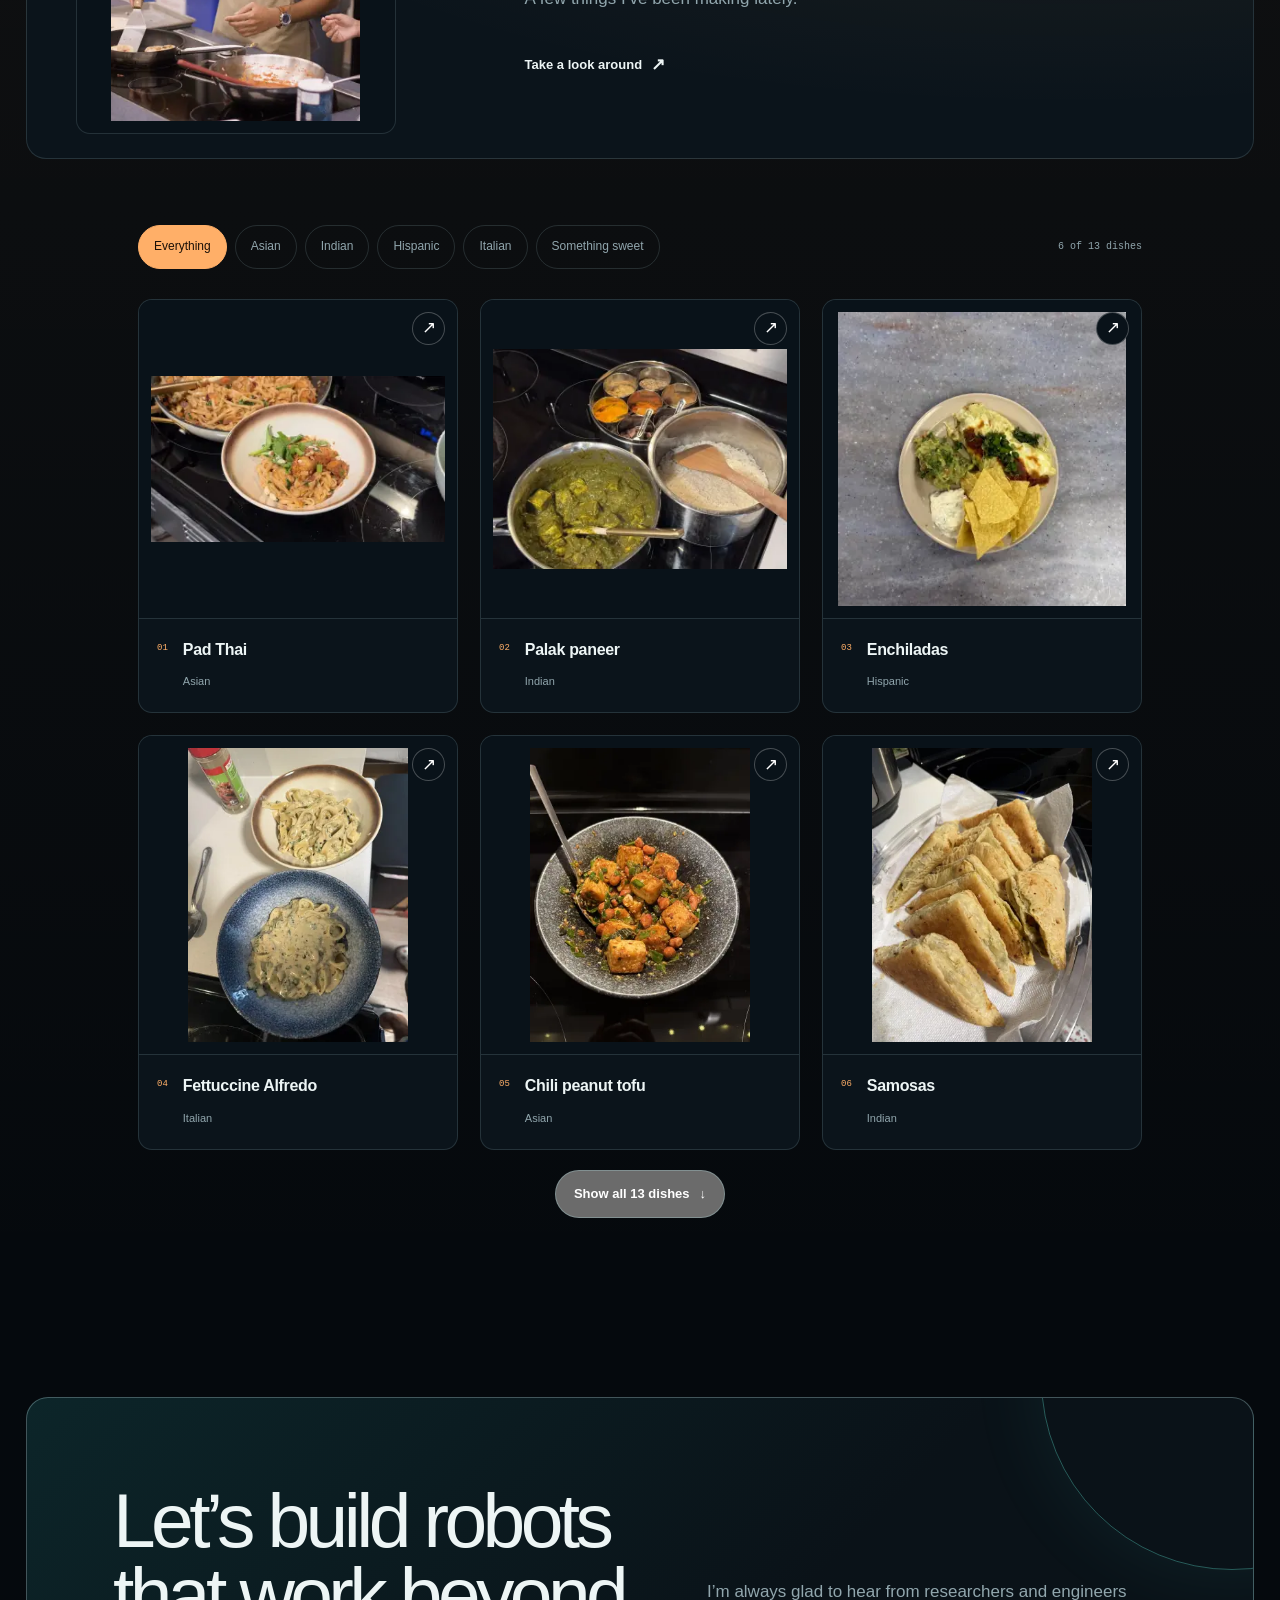
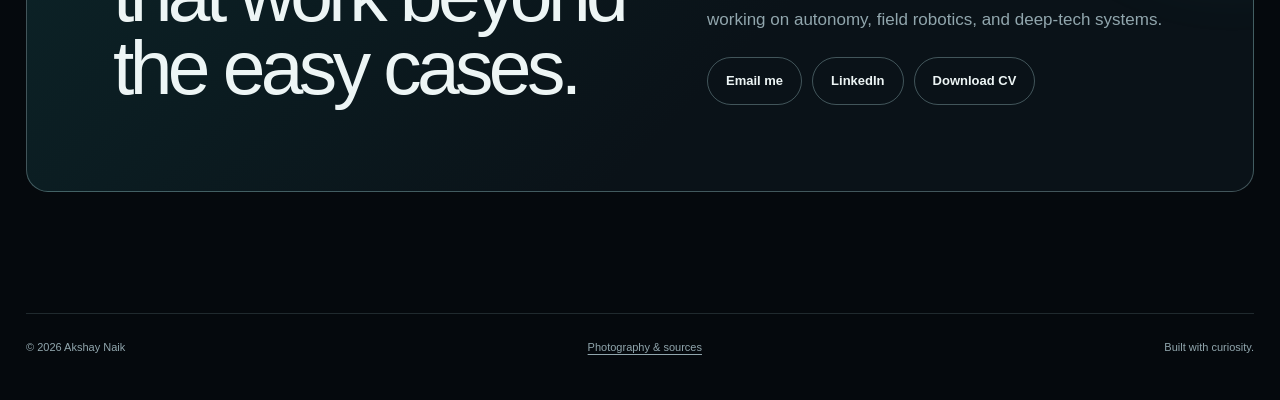
==== commit a7a98695: "Keep only the SAE publication hyperlink and simplify About" ====
--- a/public/index.html
+++ b/public/index.html
@@ -146,10 +146,6 @@
         <div class="section-heading" data-reveal><p class="eyebrow">02 / About</p><div><h2>Building autonomy from algorithm to experiment.</h2></div></div>
         <div class="about-grid">
           <div class="about-visuals">
-            <figure class="about-presentation" data-reveal>
-              <a href="assets/optimized/wcx-presentation-1280.webp" data-gallery data-title="Sharing the research" data-subtitle="Presenting off-road planning research at SAE WCX 2026"><img src="assets/optimized/wcx-presentation-640.webp" alt="Akshay Naik presenting off-road planning research at SAE WCX" width="1800" height="1193" loading="lazy" srcset="assets/optimized/wcx-presentation-320.webp 320w, assets/optimized/wcx-presentation-640.webp 640w, assets/optimized/wcx-presentation-1280.webp 1280w" decoding="async" sizes="(max-width: 572px) calc(100vw - 46px), (max-width: 940px) 504px, 480px"></a>
-              <figcaption>Sharing research at SAE WCX 2026. <a href="https://doi.org/10.4271/2026-01-0141">Read the paper ↗</a></figcaption>
-            </figure>
             <div class="about-gallery">
               <figure class="about-moment about-scuba" data-reveal>
                 <a href="assets/optimized/scuba-certified-1280.webp" data-gallery data-title="Scuba certified" data-subtitle="Akshay Naik / Personal photograph"><img src="assets/optimized/scuba-certified-640.webp" alt="Akshay Naik in scuba gear at the pool during his scuba certification" width="1355" height="1800" loading="lazy" srcset="assets/optimized/scuba-certified-320.webp 320w, assets/optimized/scuba-certified-640.webp 640w, assets/optimized/scuba-certified-1280.webp 1280w" decoding="async" sizes="(max-width: 550px) calc((100vw - 48px) / 2), 251px"></a>
@@ -231,7 +227,7 @@
         <div class="publication-list" data-reveal>
           <article class="publication"><div class="publication-year">2026</div><div><h3><a href="https://arxiv.org/abs/2609.17834">VCTP: Vehicle-Conditioned Terrain Planning for Off-Road Navigation</a></h3><p>Akshay Naik, Ramavarapu S. Sreenivas, Dustin Nottage, Ahmet Soylemezoglu</p></div><span class="status">Preprint / ICRA submission</span></article>
           <article class="publication"><div class="publication-year">2026</div><div><h3><a href="https://arxiv.org/abs/2607.10597">Underwater Dead Reckoning with Deployable Situation-Triggered Covariance Scheduling</a></h3><p>Akshay Naik et al.</p></div><span class="status">Preprint / JOE submission</span></article>
-          <article class="publication"><div class="publication-year">2026</div><div><h3><a href="https://doi.org/10.4271/2026-01-0141">Safety Monitor for Off-Road Planning with Uncertainty Bounded Bekker Costs</a></h3><p>Akshay Naik, William Norris, Ramavarapu S. Sreenivas, Ahmet Soylemezoglu, Dustin S. Nottage, Albert Patterson</p></div><span class="status">SAE WCX</span></article>
+          <article class="publication"><div class="publication-year">2026</div><div><h3><a href="https://doi.org/10.4271/2026-01-0141">Safety Monitor for Off-Road Planning with Uncertainty Bounded Bekker Costs</a></h3><p>First author and presenter.</p></div><span class="status">SAE WCX</span></article>
           <article class="publication"><div class="publication-year">2026</div><div><h3><a href="https://arxiv.org/abs/2609.22379">MarsRecon: Self-Supervised and Multimodal Surface Representations for Mars</a></h3><p>Akshay Naik, Marius F. R. Juston, Jay Mahajan</p></div><span class="status">Preprint</span></article>
         </div>
       </div>
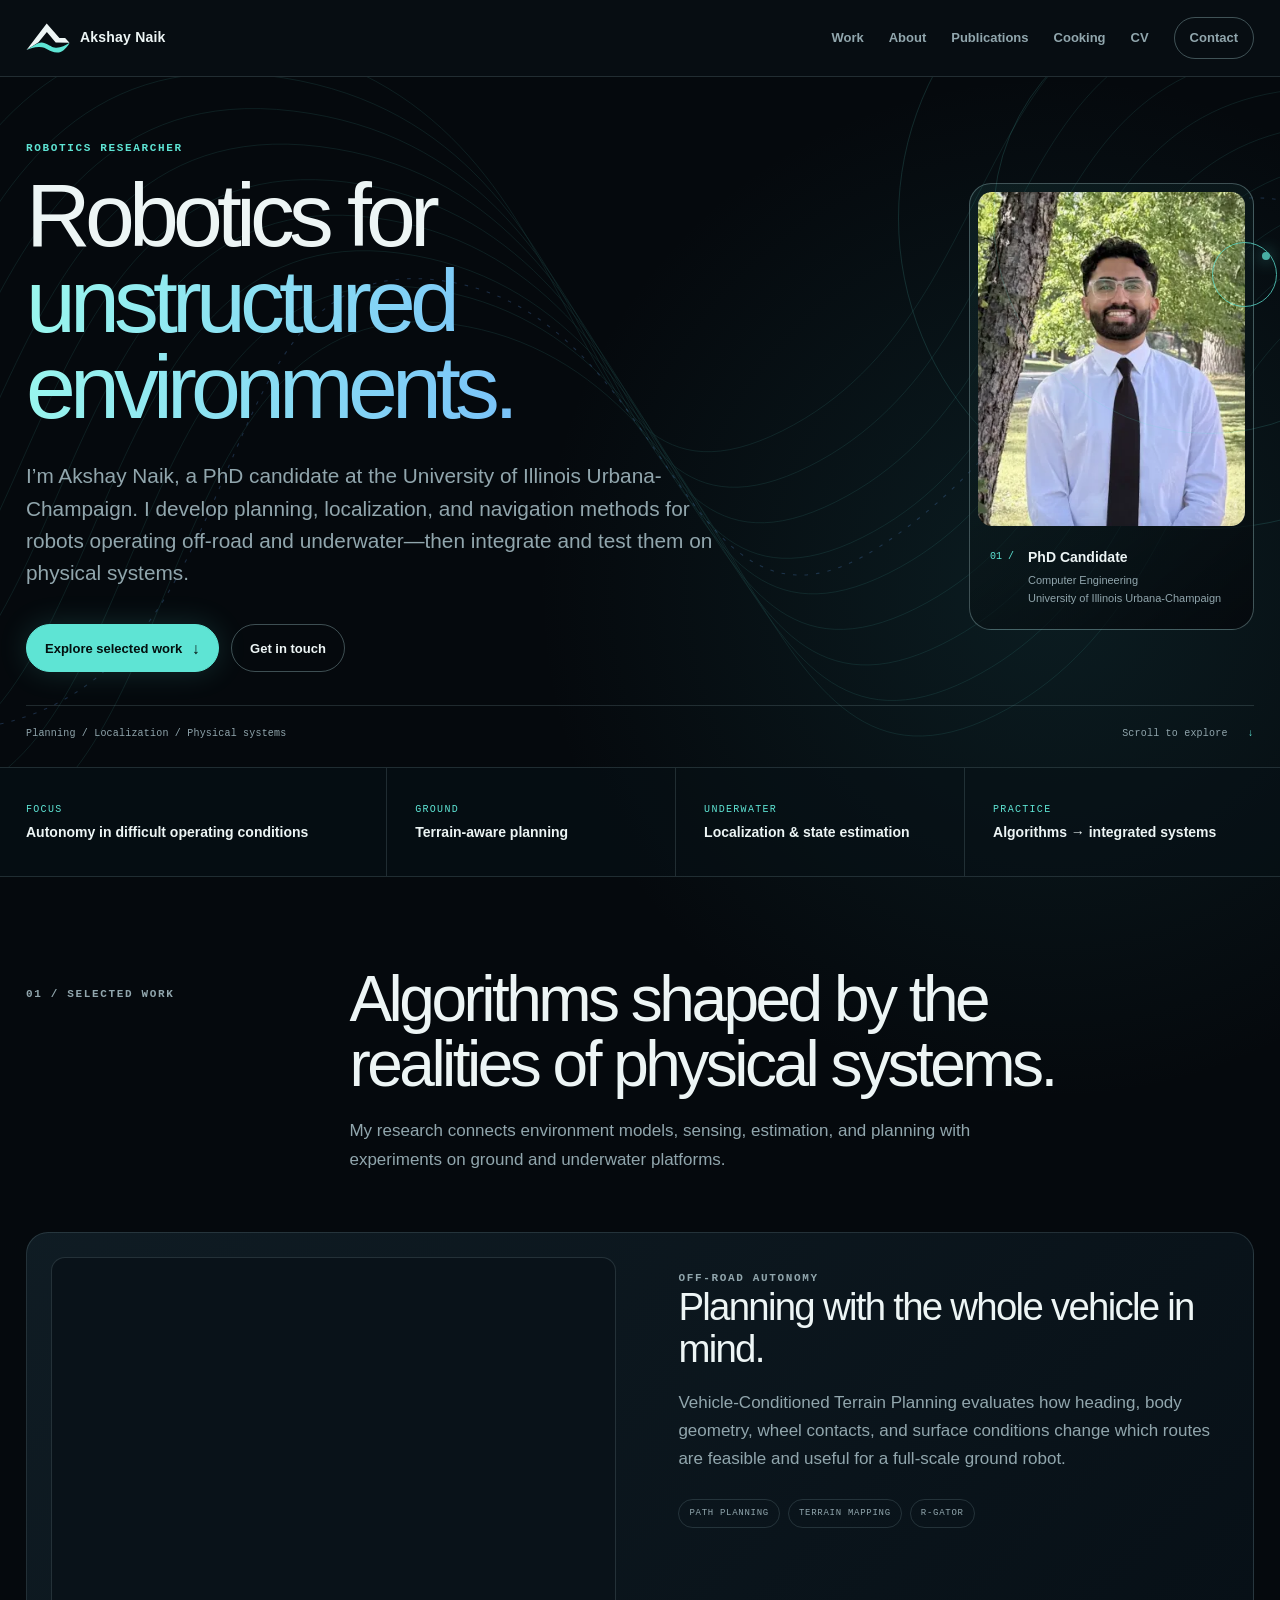
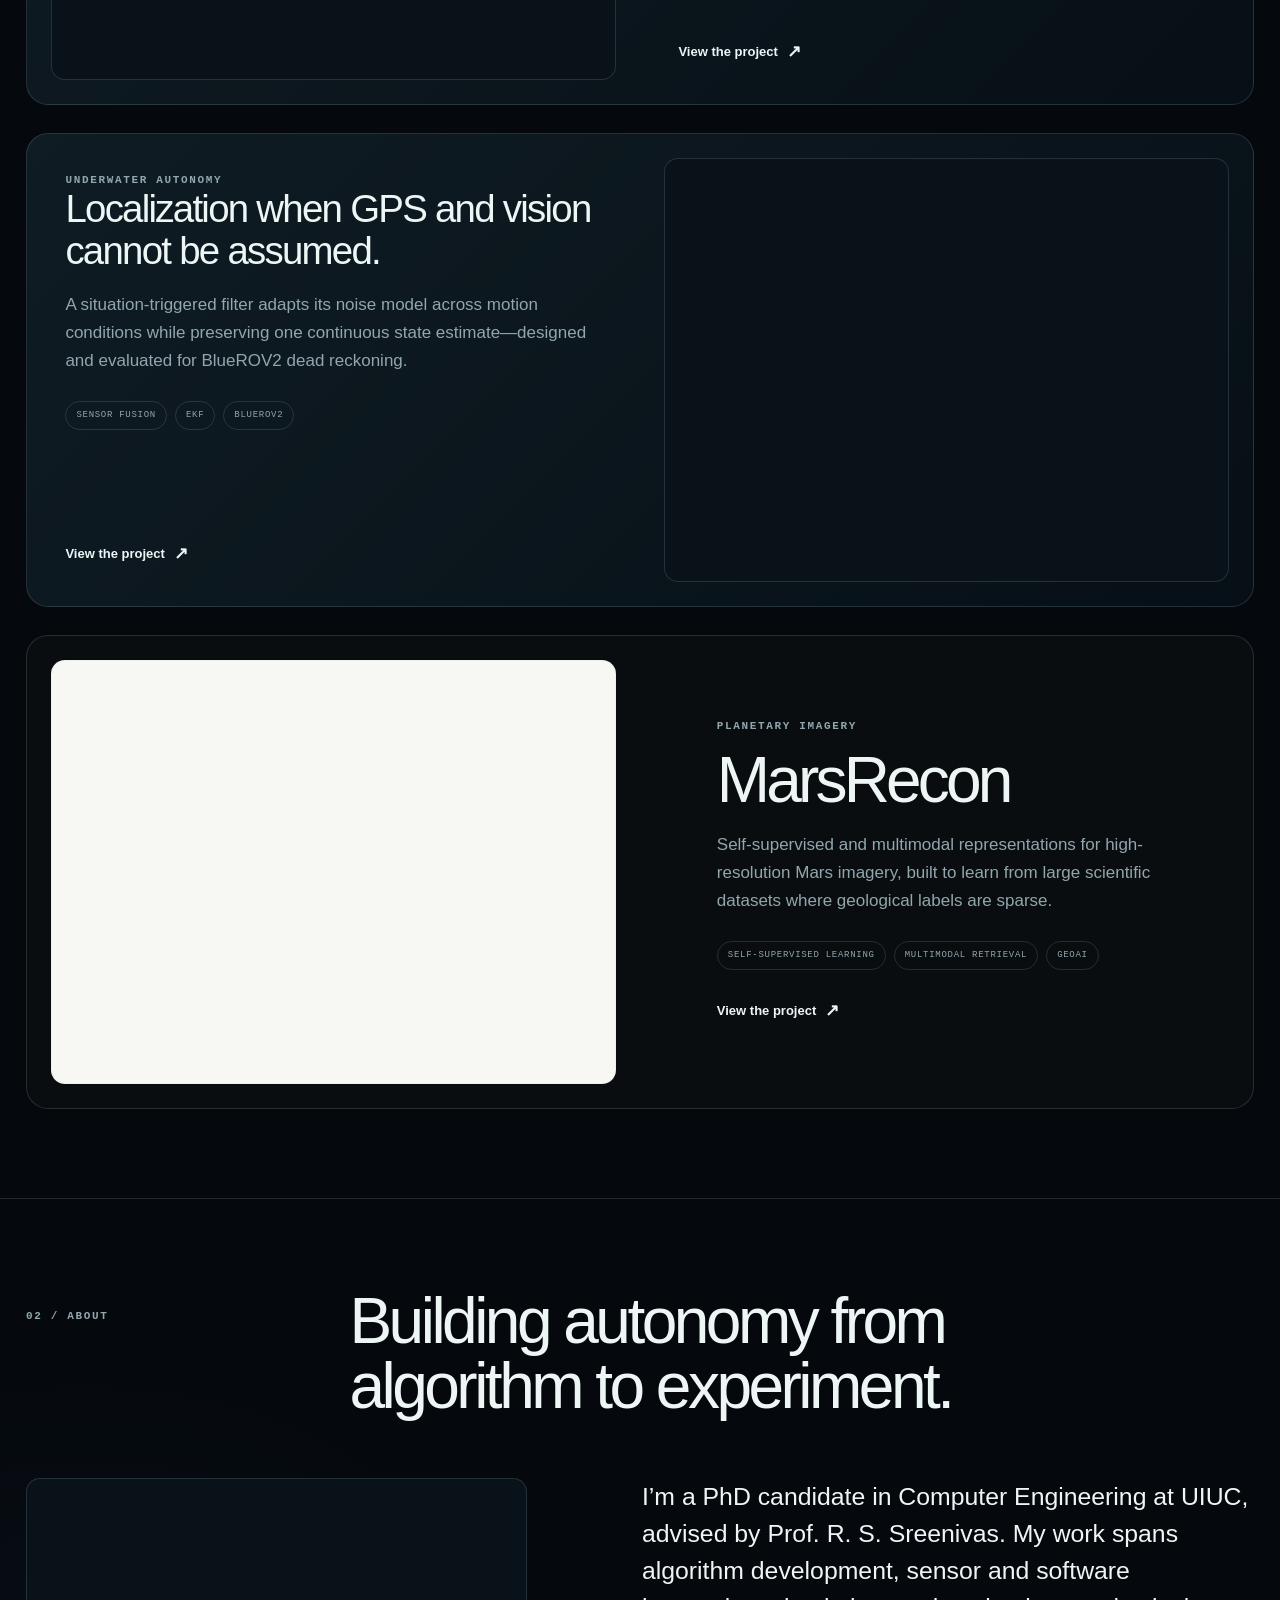
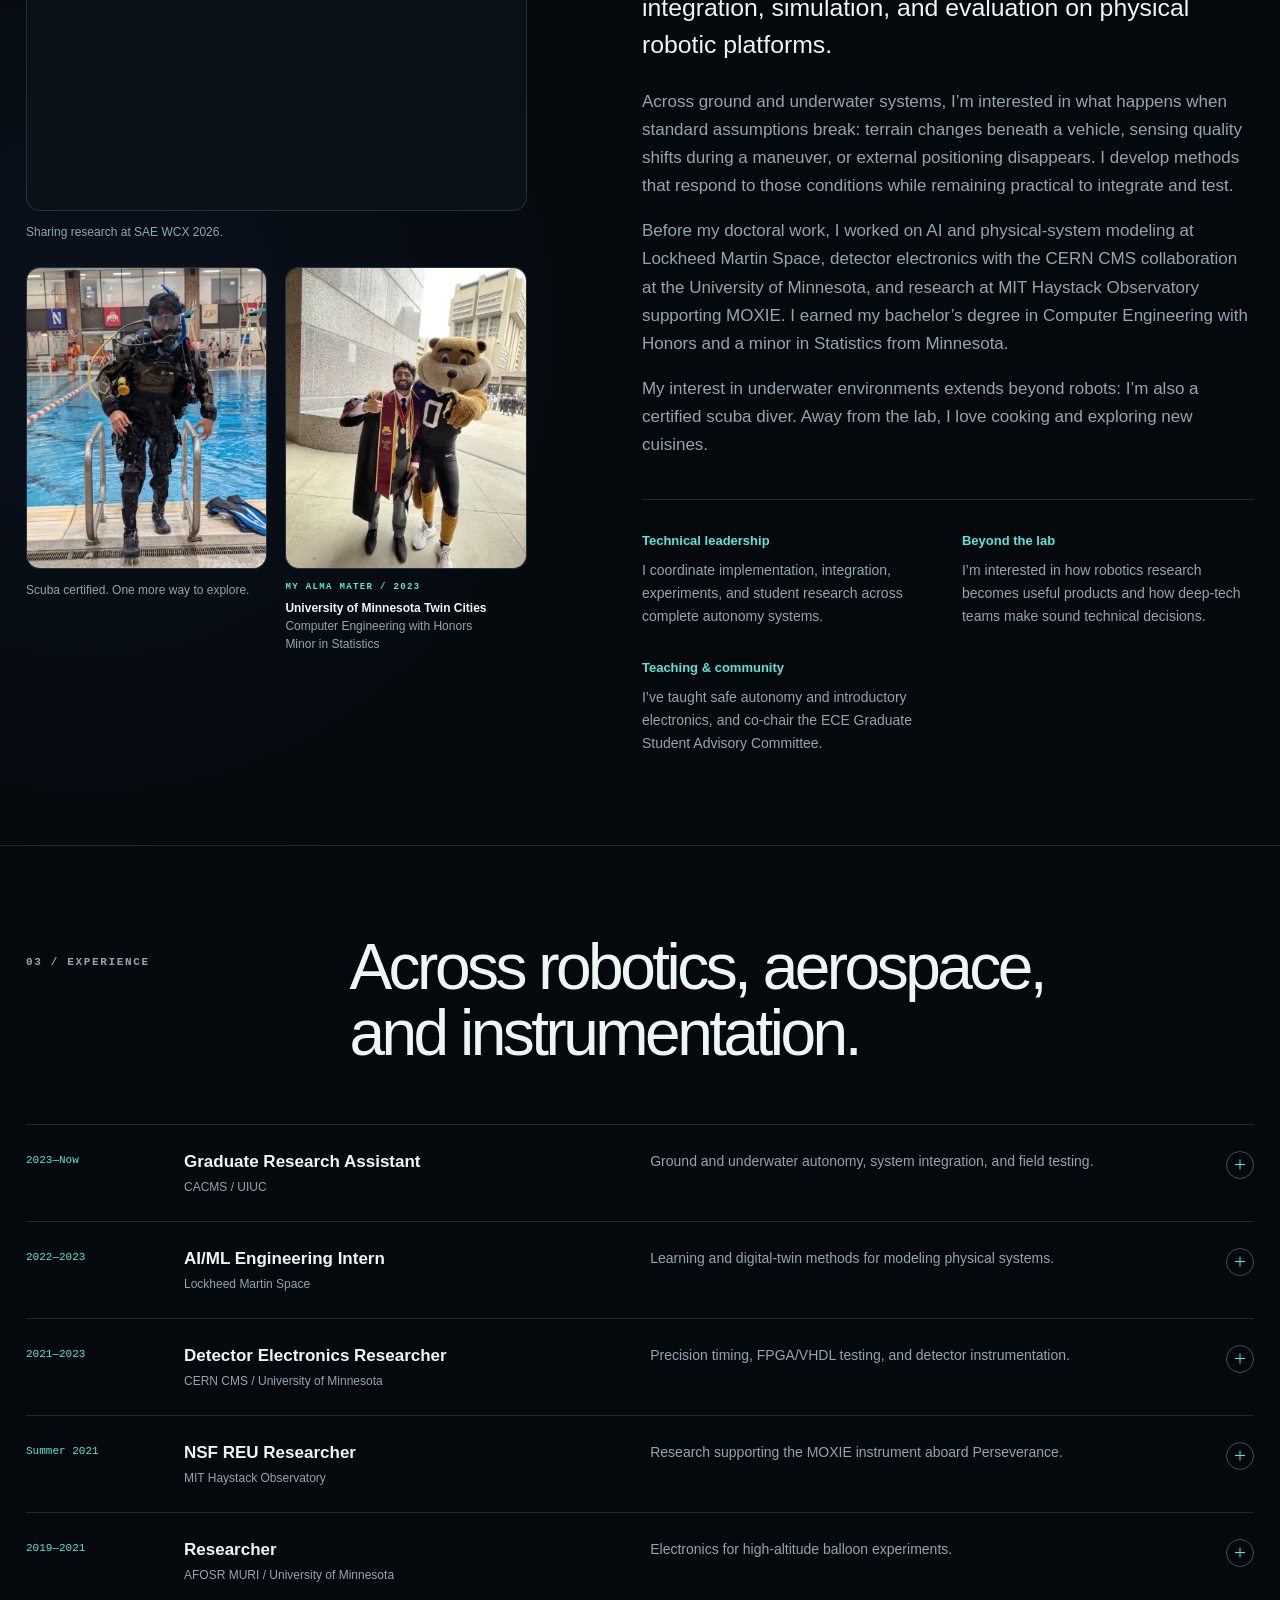
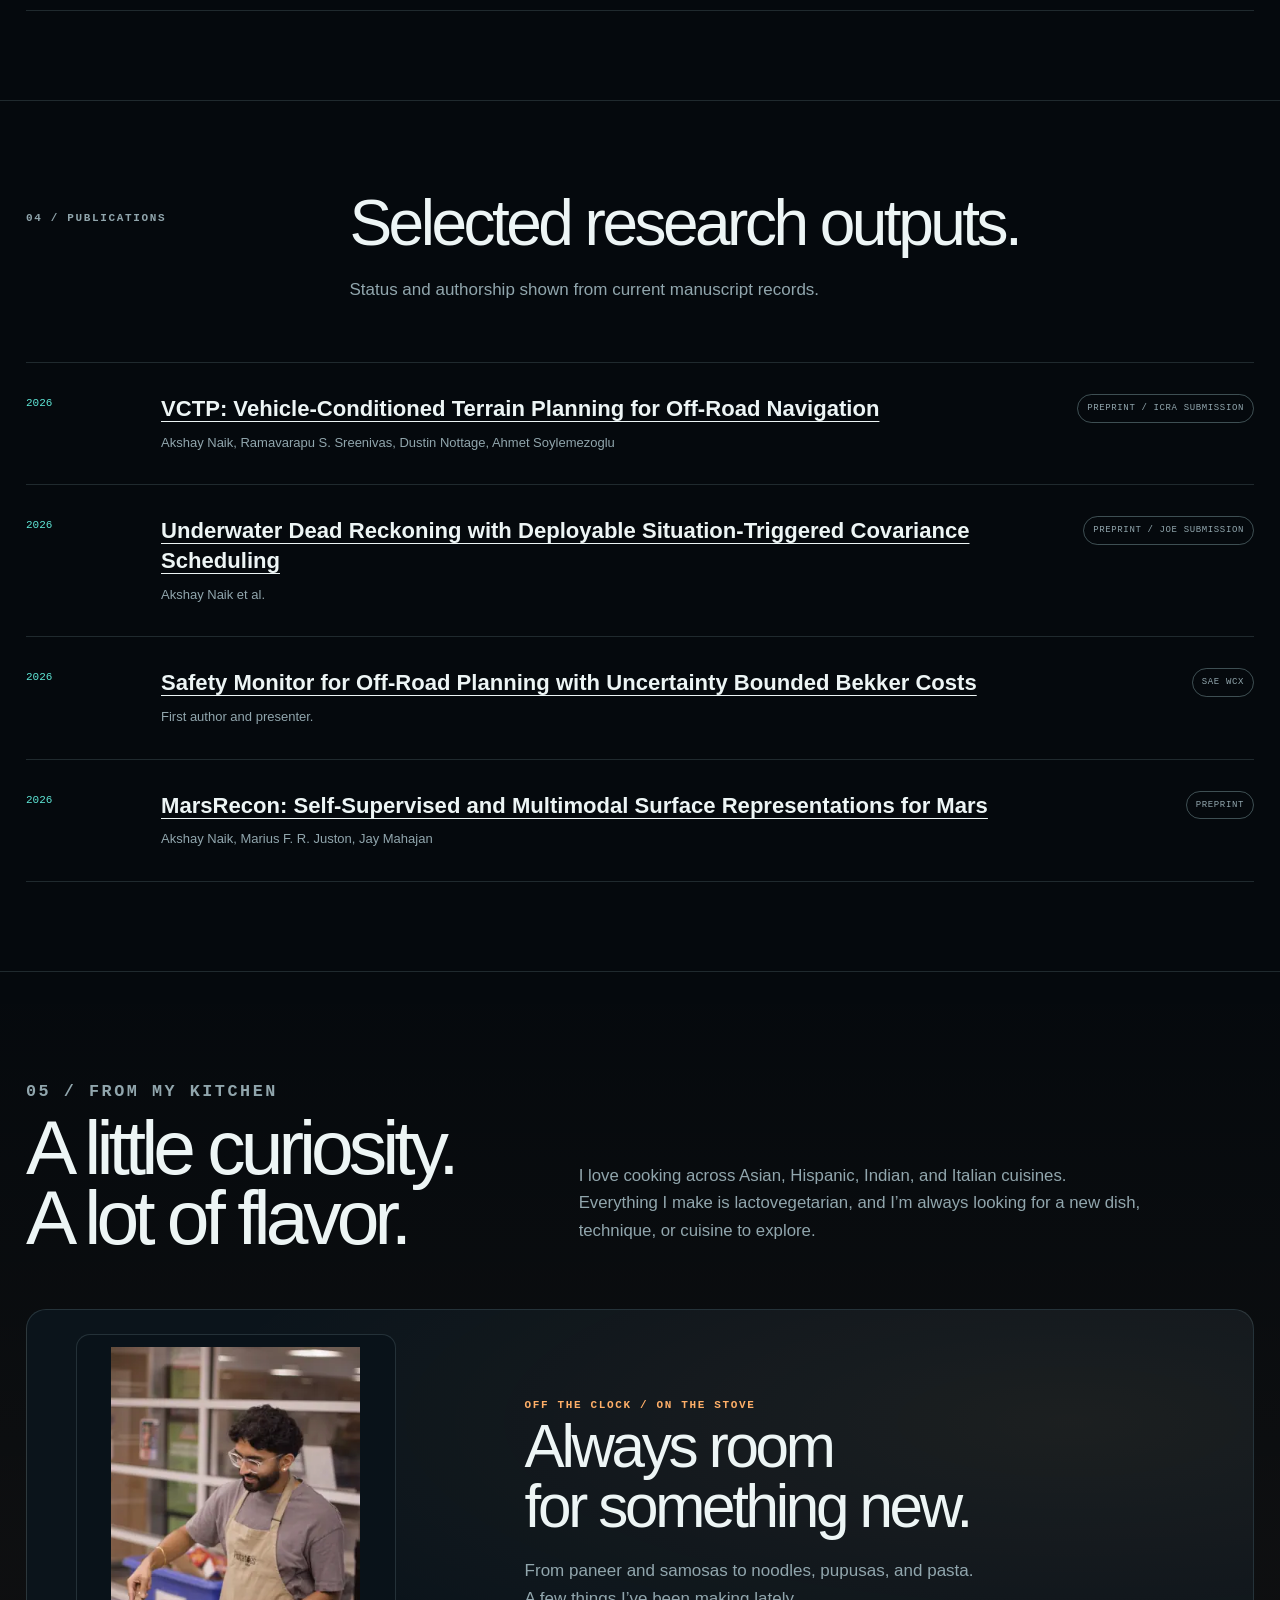
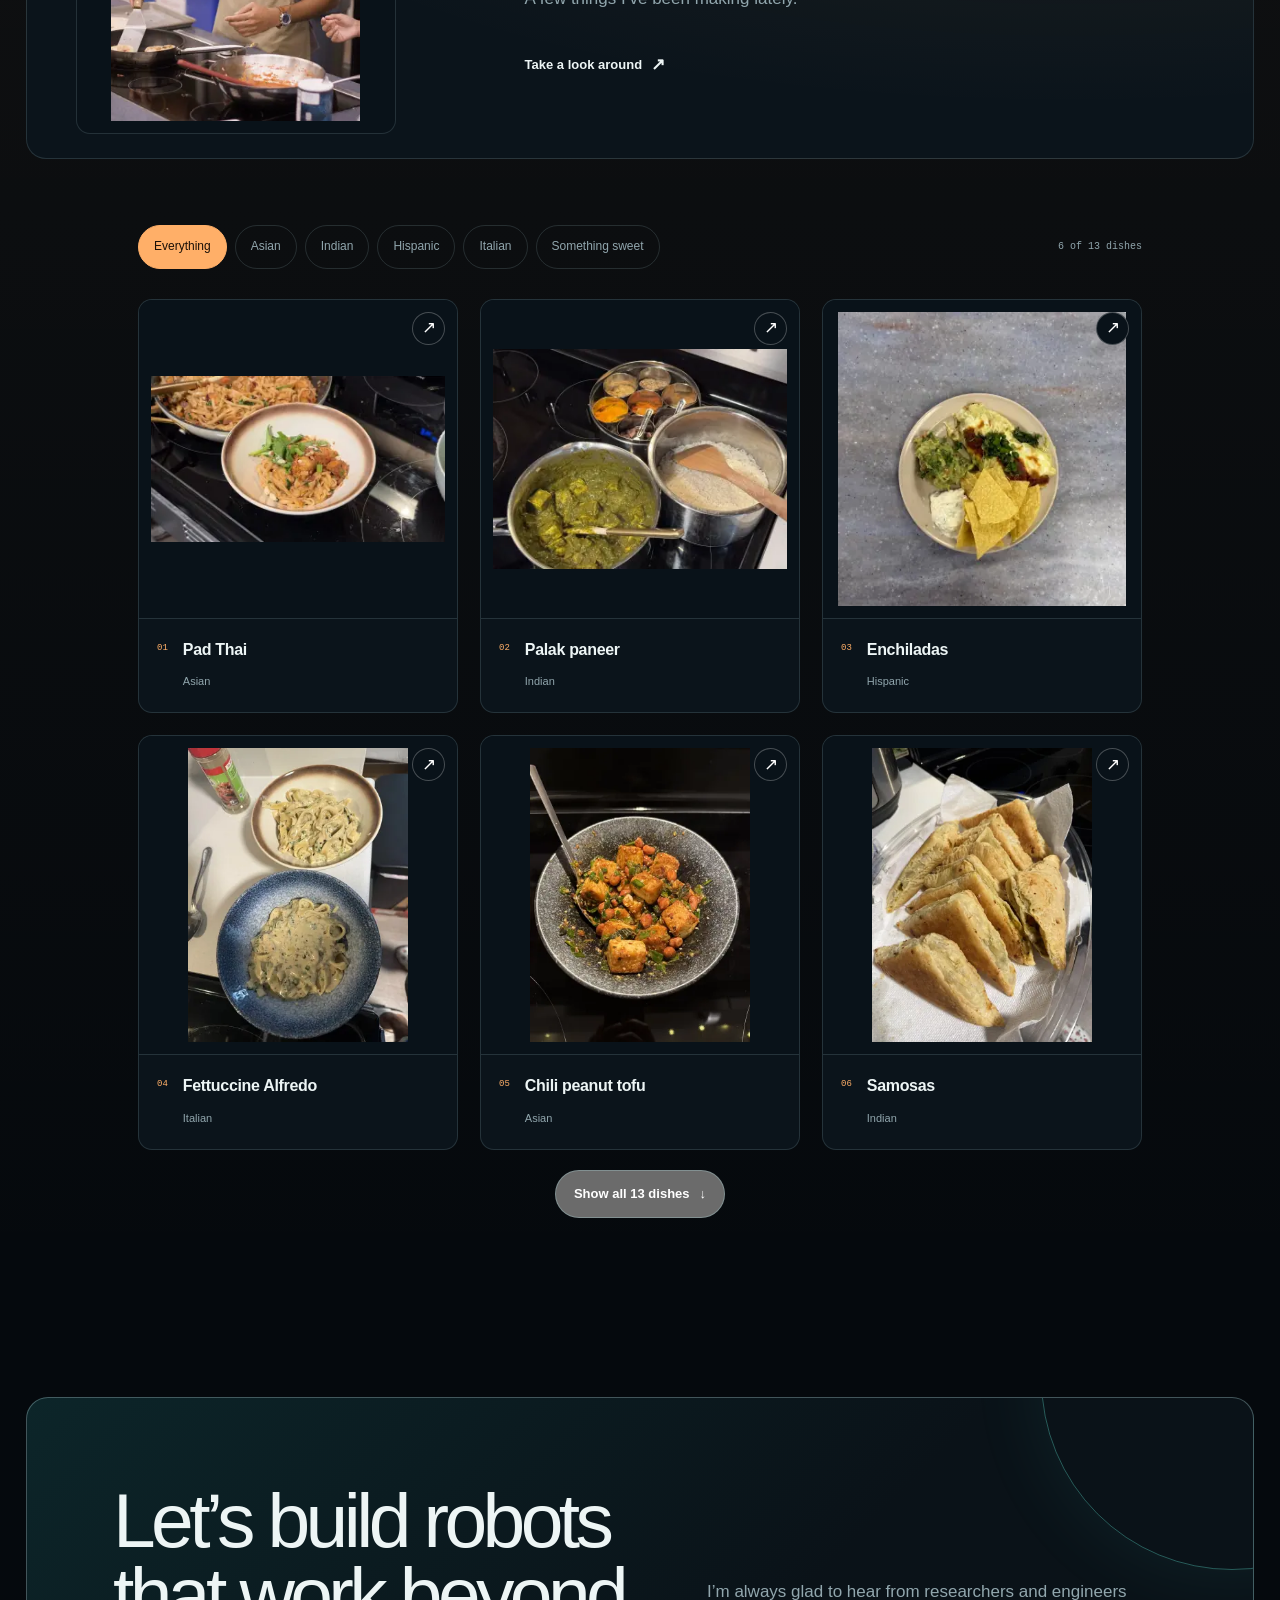
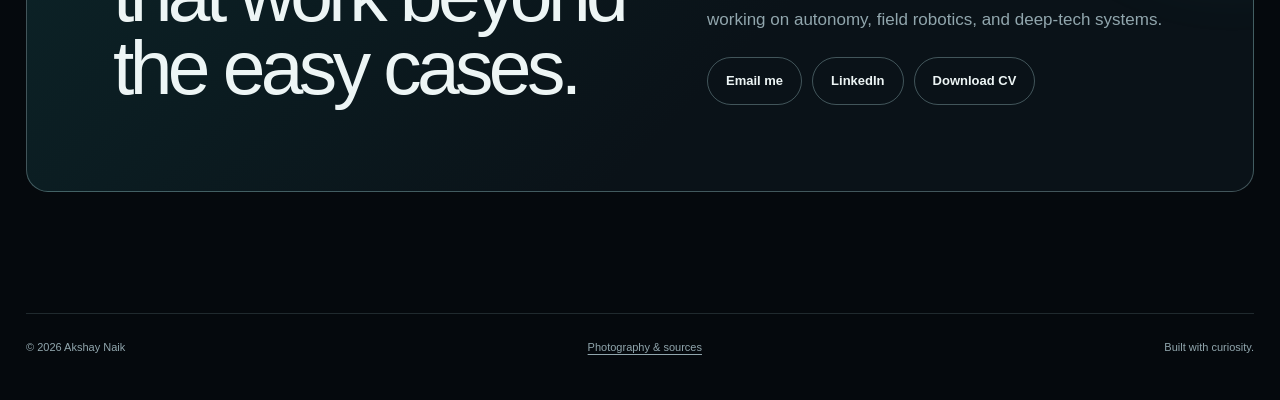
==== commit 64fae196: "Restore the original About presentation photo" ====
--- a/public/index.html
+++ b/public/index.html
@@ -146,6 +146,10 @@
         <div class="section-heading" data-reveal><p class="eyebrow">02 / About</p><div><h2>Building autonomy from algorithm to experiment.</h2></div></div>
         <div class="about-grid">
           <div class="about-visuals">
+            <figure class="about-presentation" data-reveal>
+              <a href="assets/optimized/wcx-presentation-1280.webp" data-gallery data-title="Sharing the research" data-subtitle="Presenting off-road planning research at SAE WCX 2026"><img src="assets/optimized/wcx-presentation-640.webp" alt="Akshay Naik presenting off-road planning research at SAE WCX" width="1800" height="1193" loading="lazy" srcset="assets/optimized/wcx-presentation-320.webp 320w, assets/optimized/wcx-presentation-640.webp 640w, assets/optimized/wcx-presentation-1280.webp 1280w" decoding="async" sizes="(max-width: 572px) calc(100vw - 46px), (max-width: 940px) 504px, 480px"></a>
+              <figcaption>Sharing research at SAE WCX 2026.</figcaption>
+            </figure>
             <div class="about-gallery">
               <figure class="about-moment about-scuba" data-reveal>
                 <a href="assets/optimized/scuba-certified-1280.webp" data-gallery data-title="Scuba certified" data-subtitle="Akshay Naik / Personal photograph"><img src="assets/optimized/scuba-certified-640.webp" alt="Akshay Naik in scuba gear at the pool during his scuba certification" width="1355" height="1800" loading="lazy" srcset="assets/optimized/scuba-certified-320.webp 320w, assets/optimized/scuba-certified-640.webp 640w, assets/optimized/scuba-certified-1280.webp 1280w" decoding="async" sizes="(max-width: 550px) calc((100vw - 48px) / 2), 251px"></a>
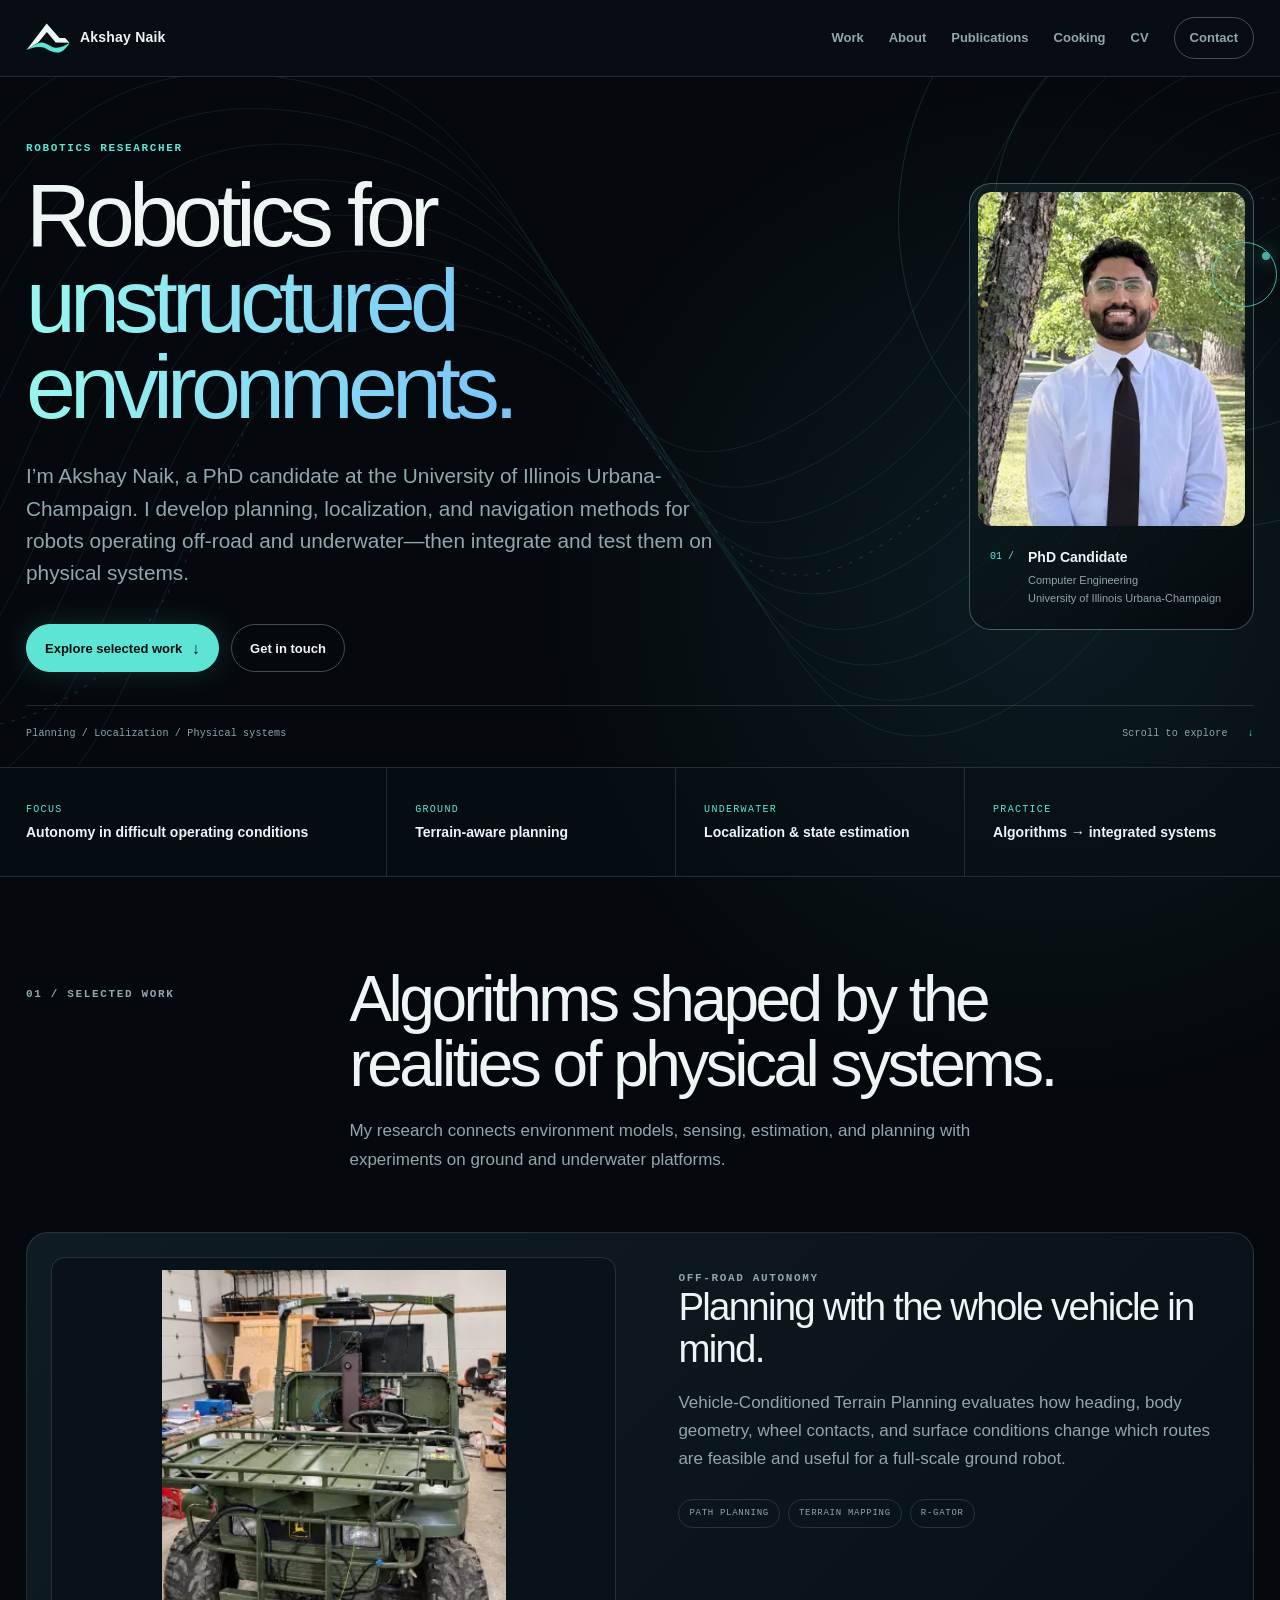
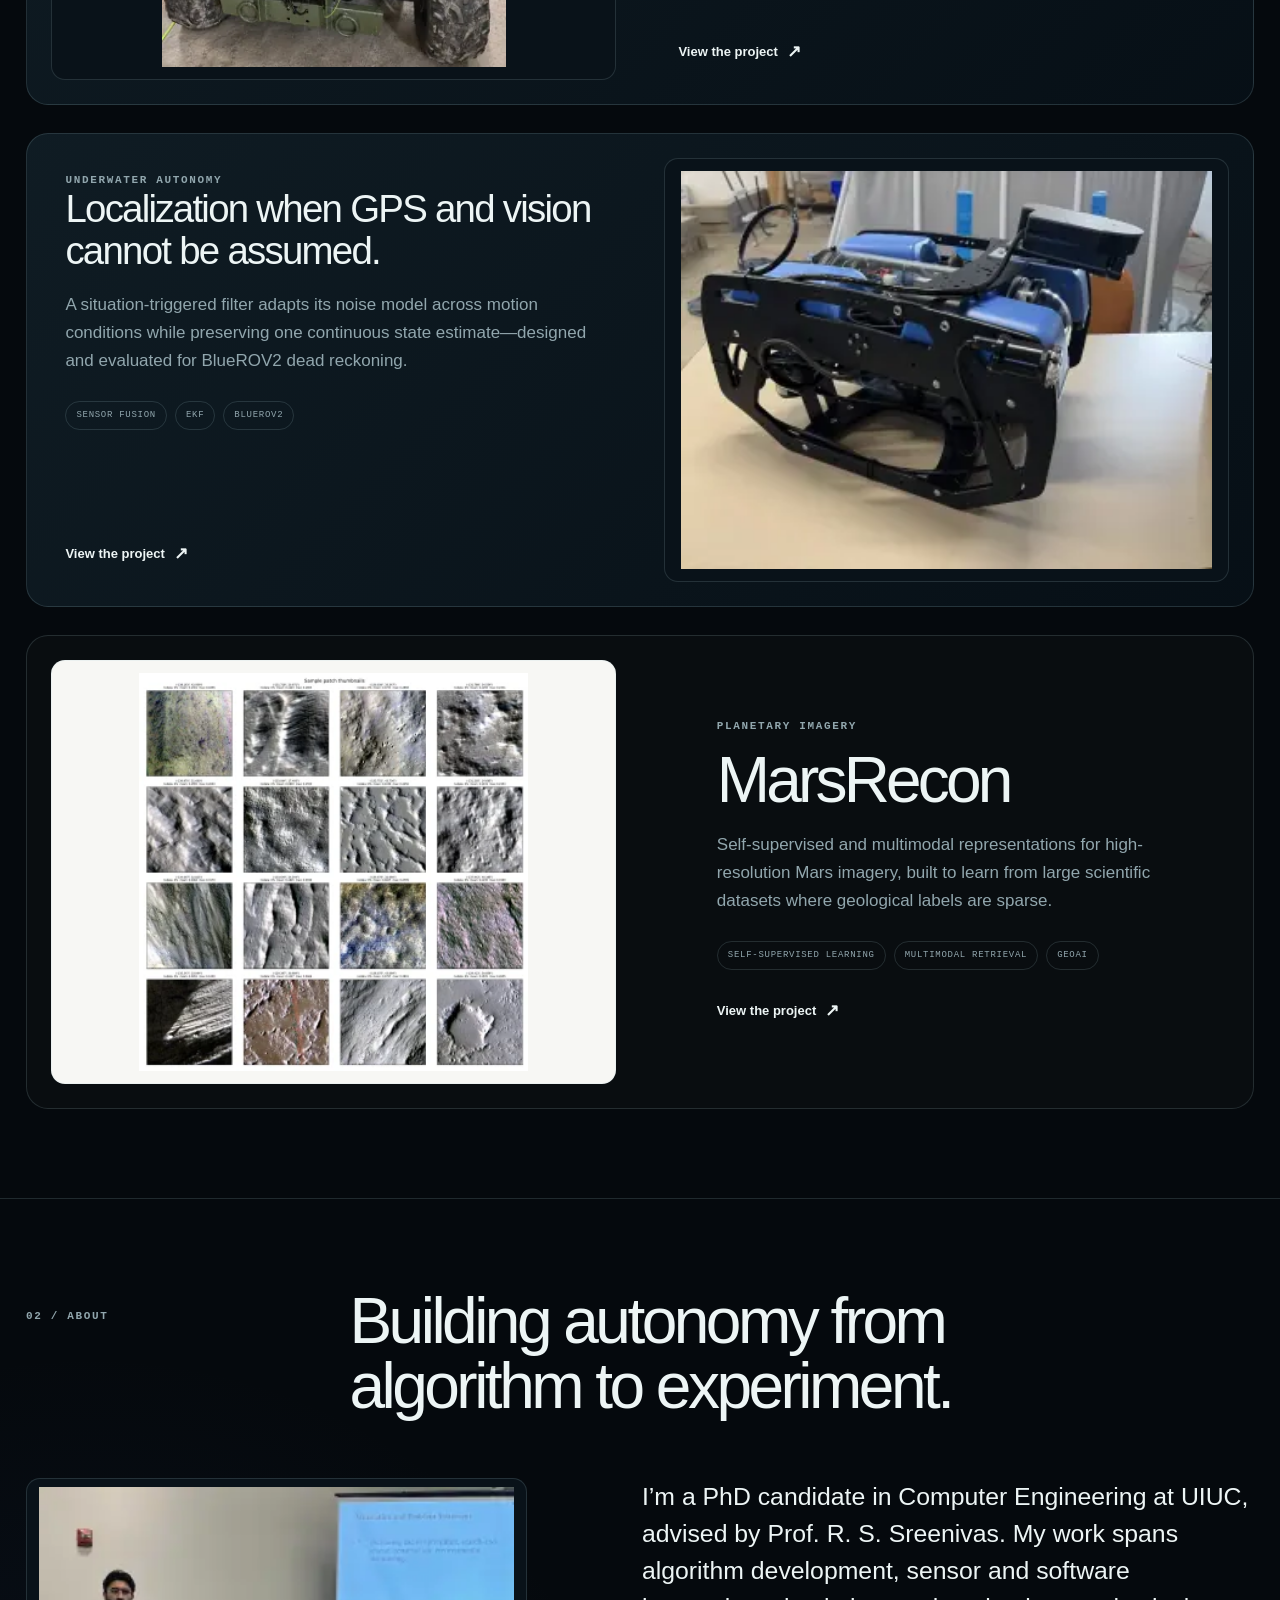
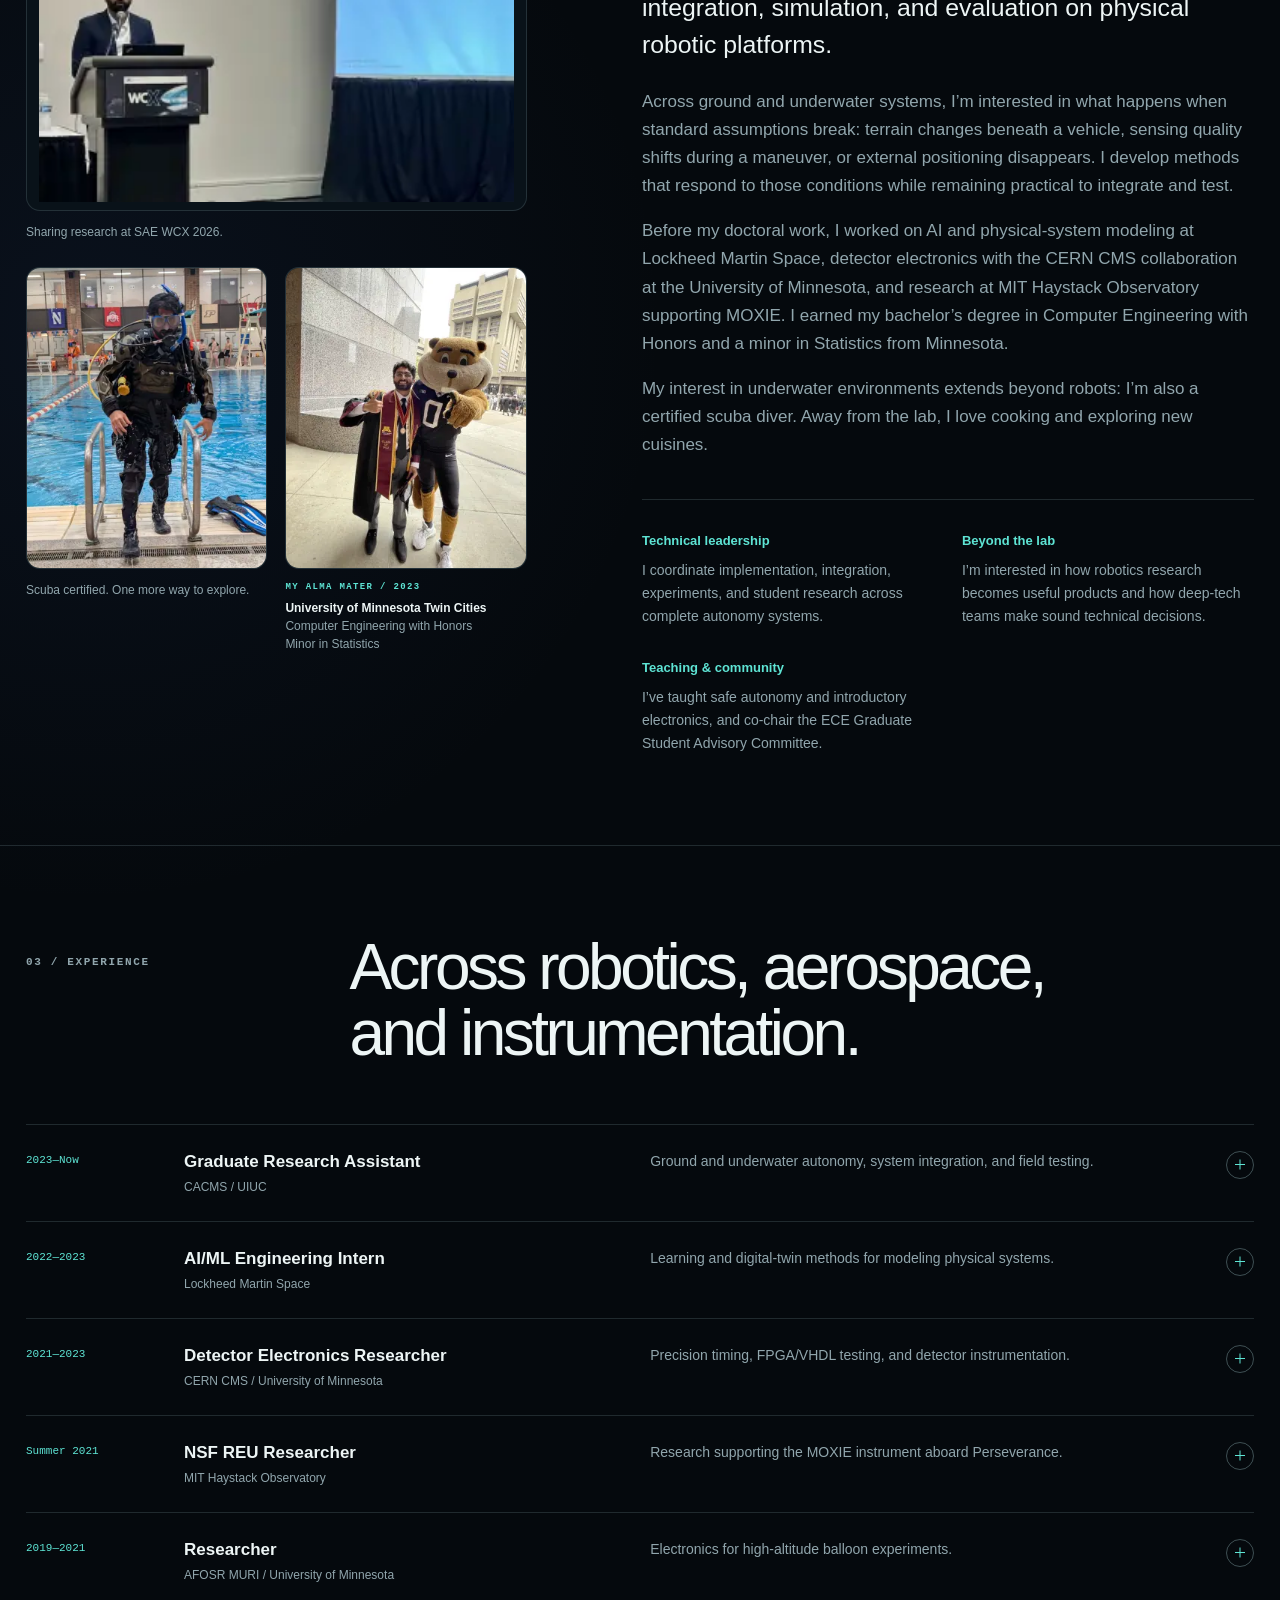
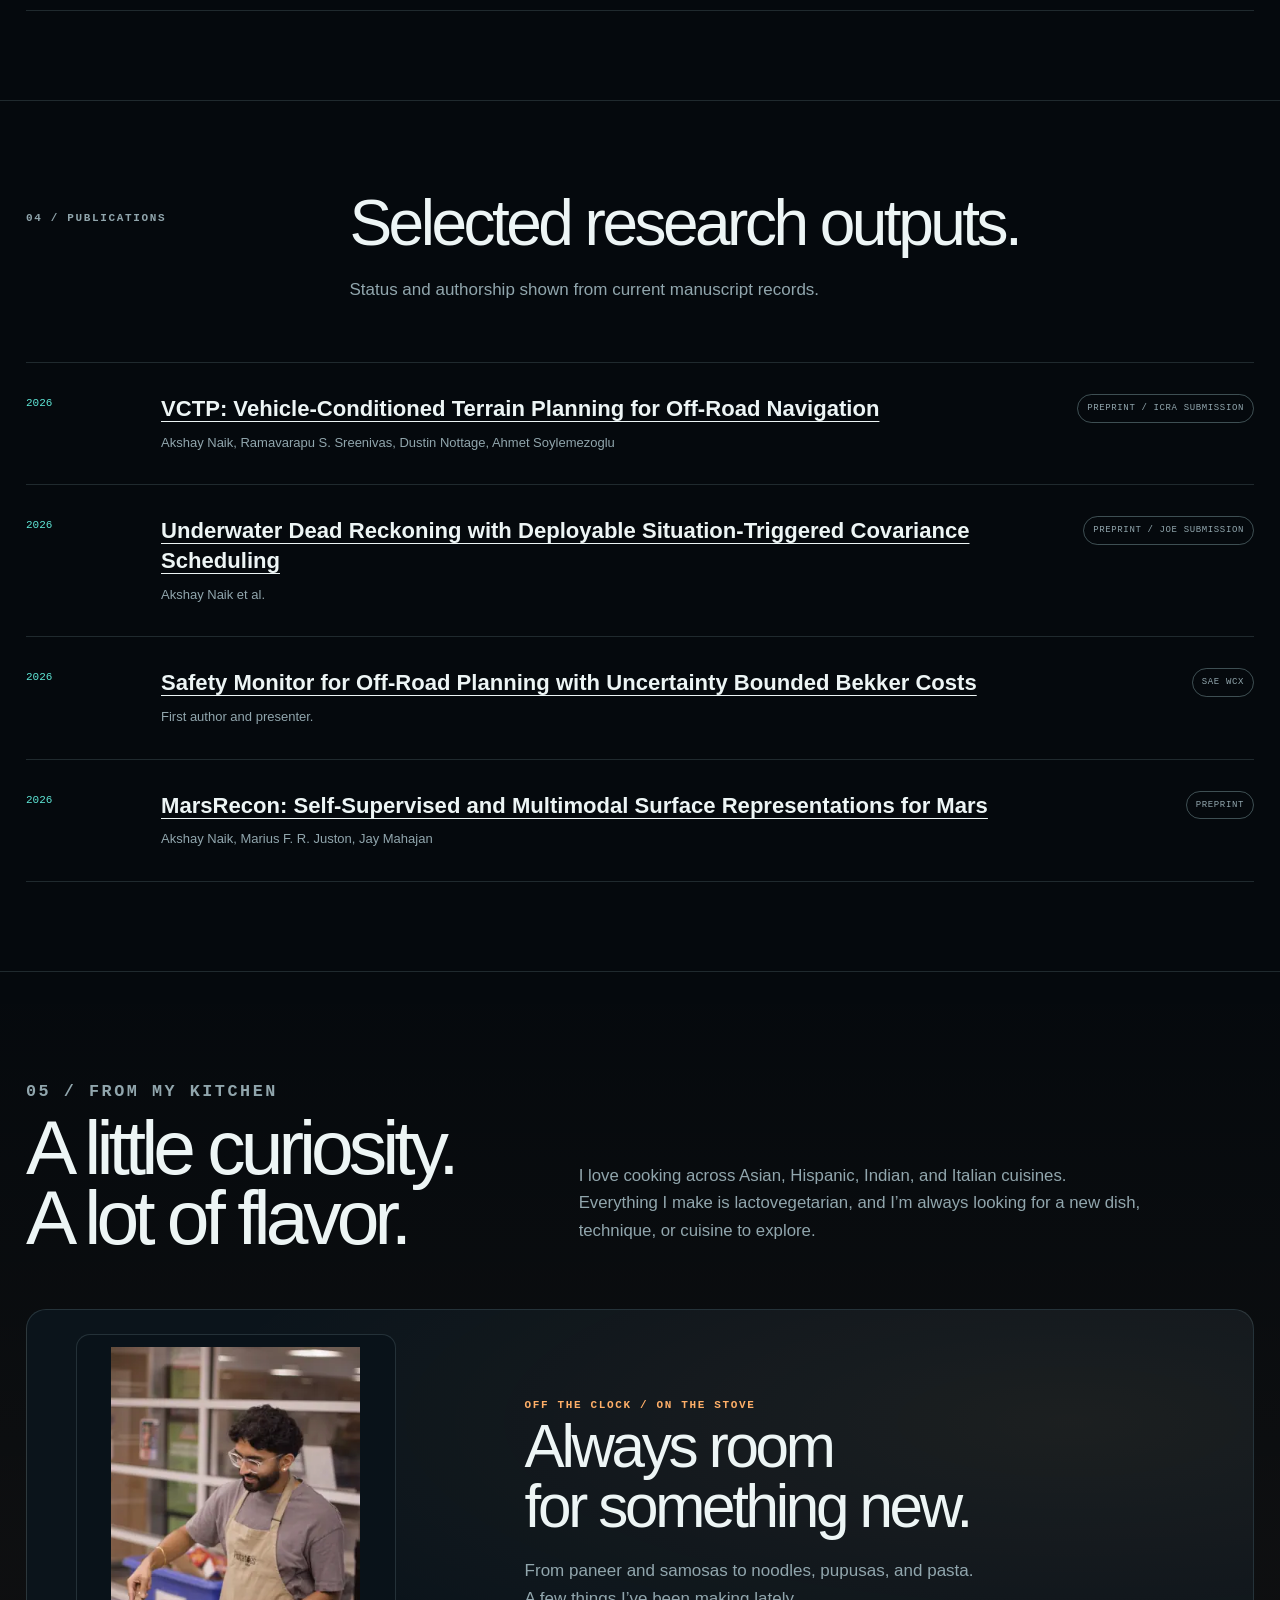
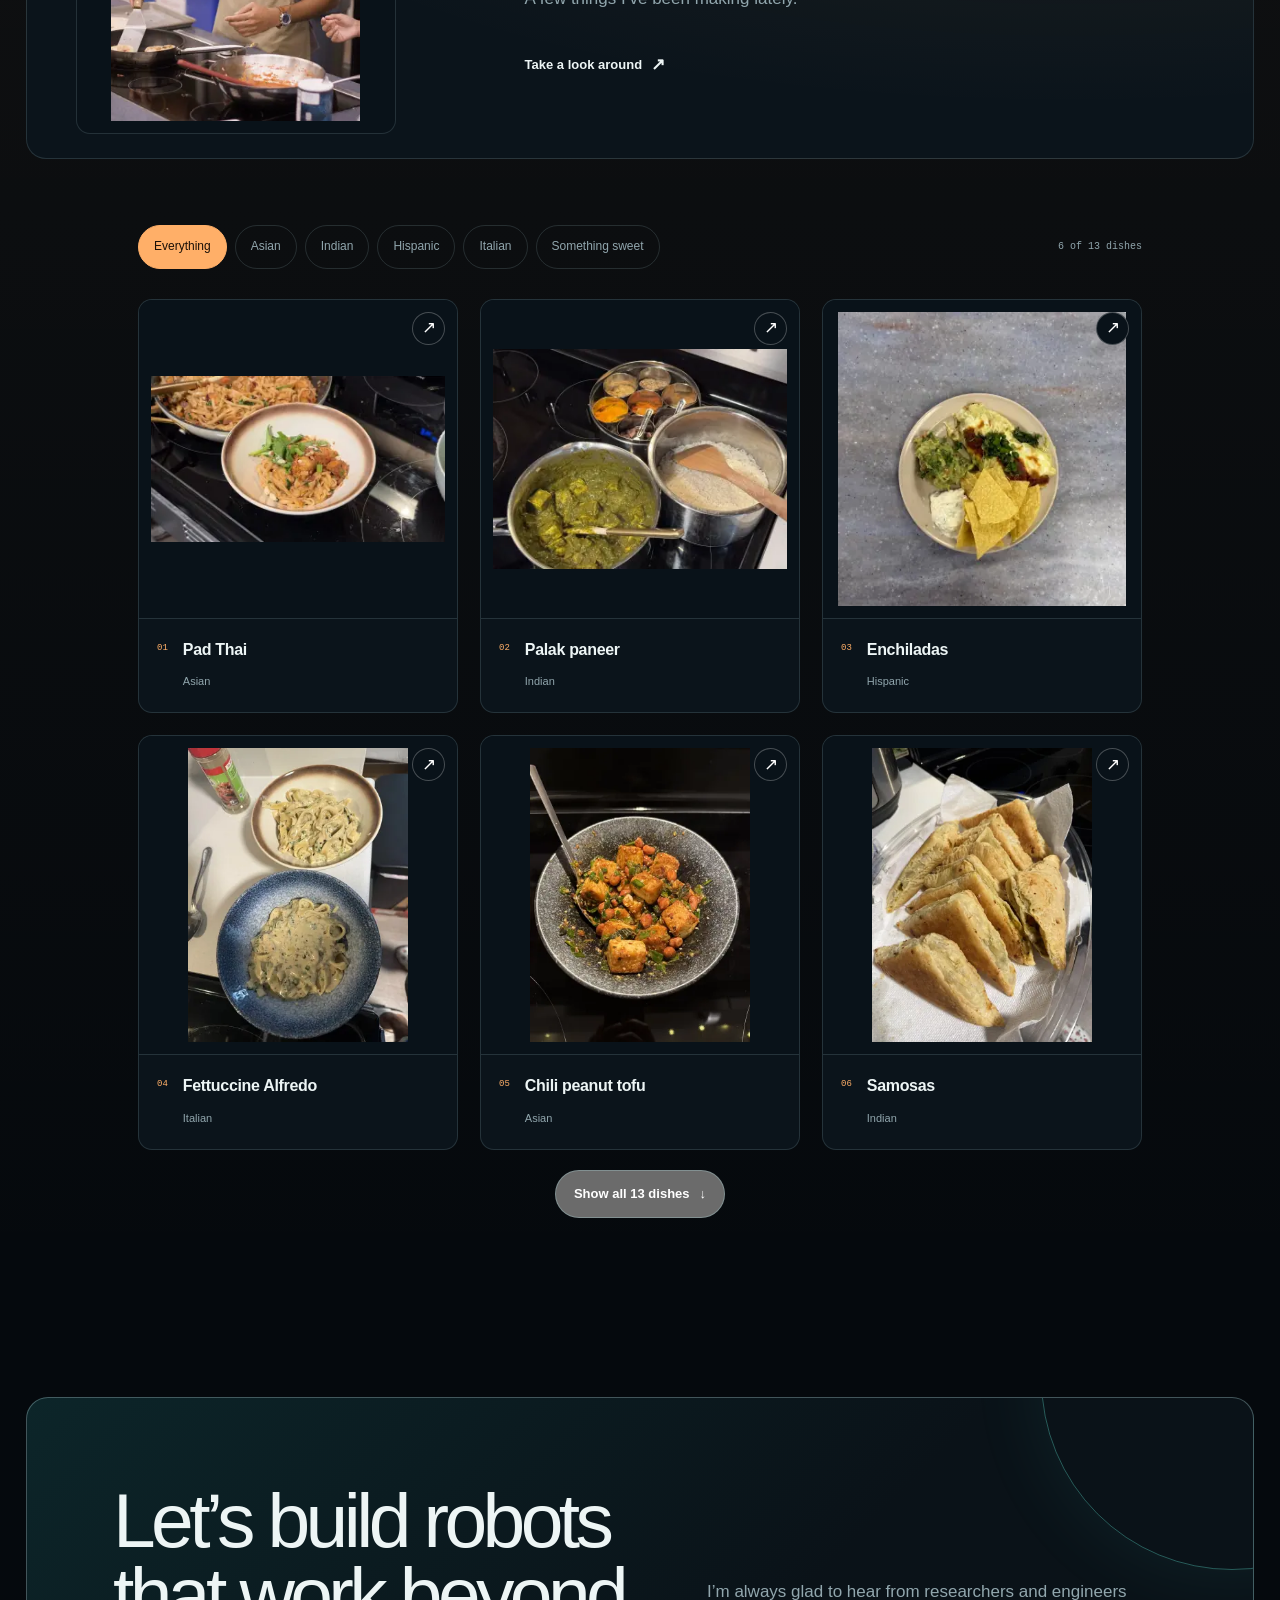
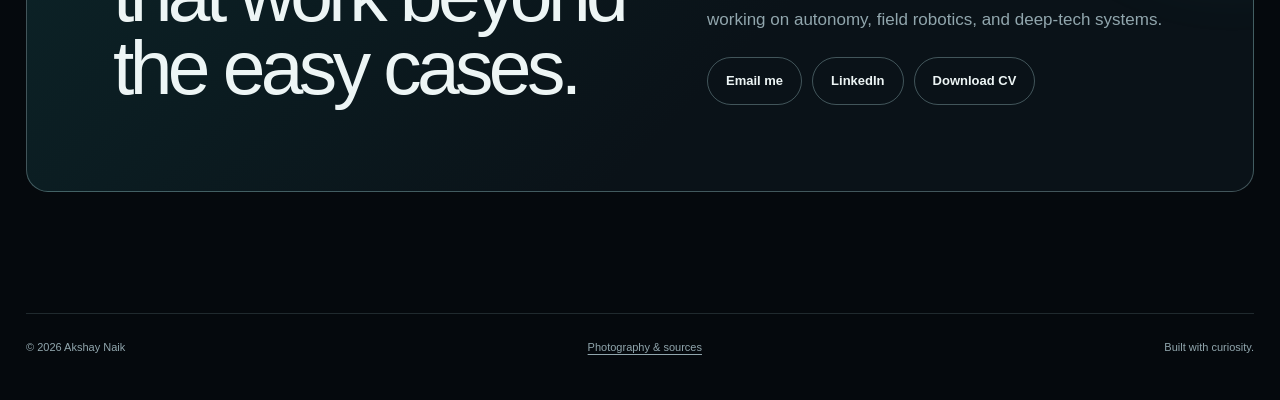
==== commit 720c6e46: "Simplify the shared website title" ====
--- a/public/index.html
+++ b/public/index.html
@@ -16,7 +16,7 @@
   <link rel="canonical" href="https://akshayn3.github.io/">
   <meta property="og:url" content="https://akshayn3.github.io/">
   <meta property="og:site_name" content="Akshay Naik">
-  <meta property="og:title" content="Akshay Naik — Robotics for unstructured environments">
+  <meta property="og:title" content="Akshay Naik | Robotics Researcher">
   <meta property="og:description" content="Research in terrain-aware planning, underwater localization, and physical autonomous systems.">
   <meta property="og:type" content="website">
   <meta property="og:image" content="https://akshayn3.github.io/assets/social-land-water.png">
@@ -25,7 +25,7 @@
   <meta property="og:image:height" content="630">
   <meta property="og:image:alt" content="Akshay Naik’s Land &amp; Water logo: a white ridge and cyan wave on a dark background.">
   <meta name="twitter:card" content="summary_large_image">
-  <meta name="twitter:title" content="Akshay Naik — Robotics for unstructured environments">
+  <meta name="twitter:title" content="Akshay Naik | Robotics Researcher">
   <meta name="twitter:description" content="Research in terrain-aware planning, underwater localization, and physical autonomous systems.">
   <meta name="twitter:image" content="https://akshayn3.github.io/assets/social-land-water.png">
   <meta name="twitter:image:alt" content="Akshay Naik’s Land &amp; Water logo: a white ridge and cyan wave on a dark background.">
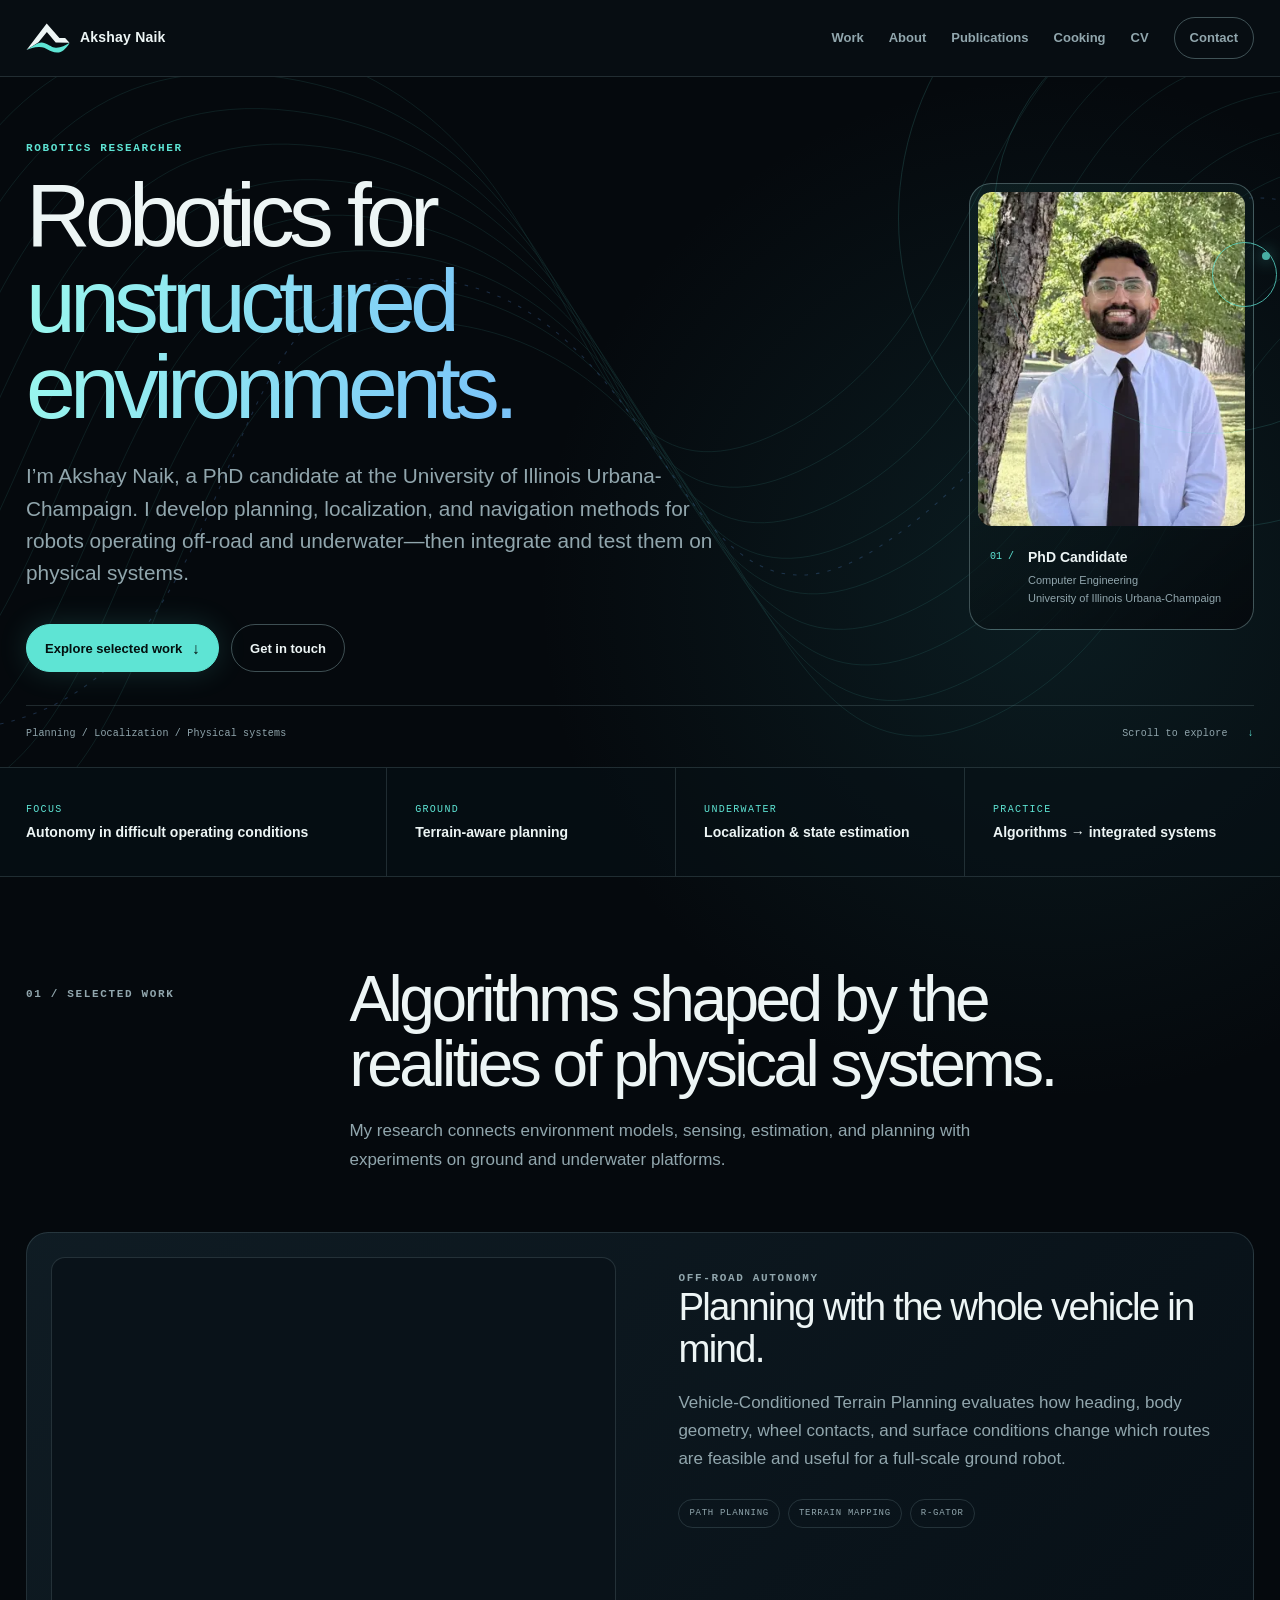
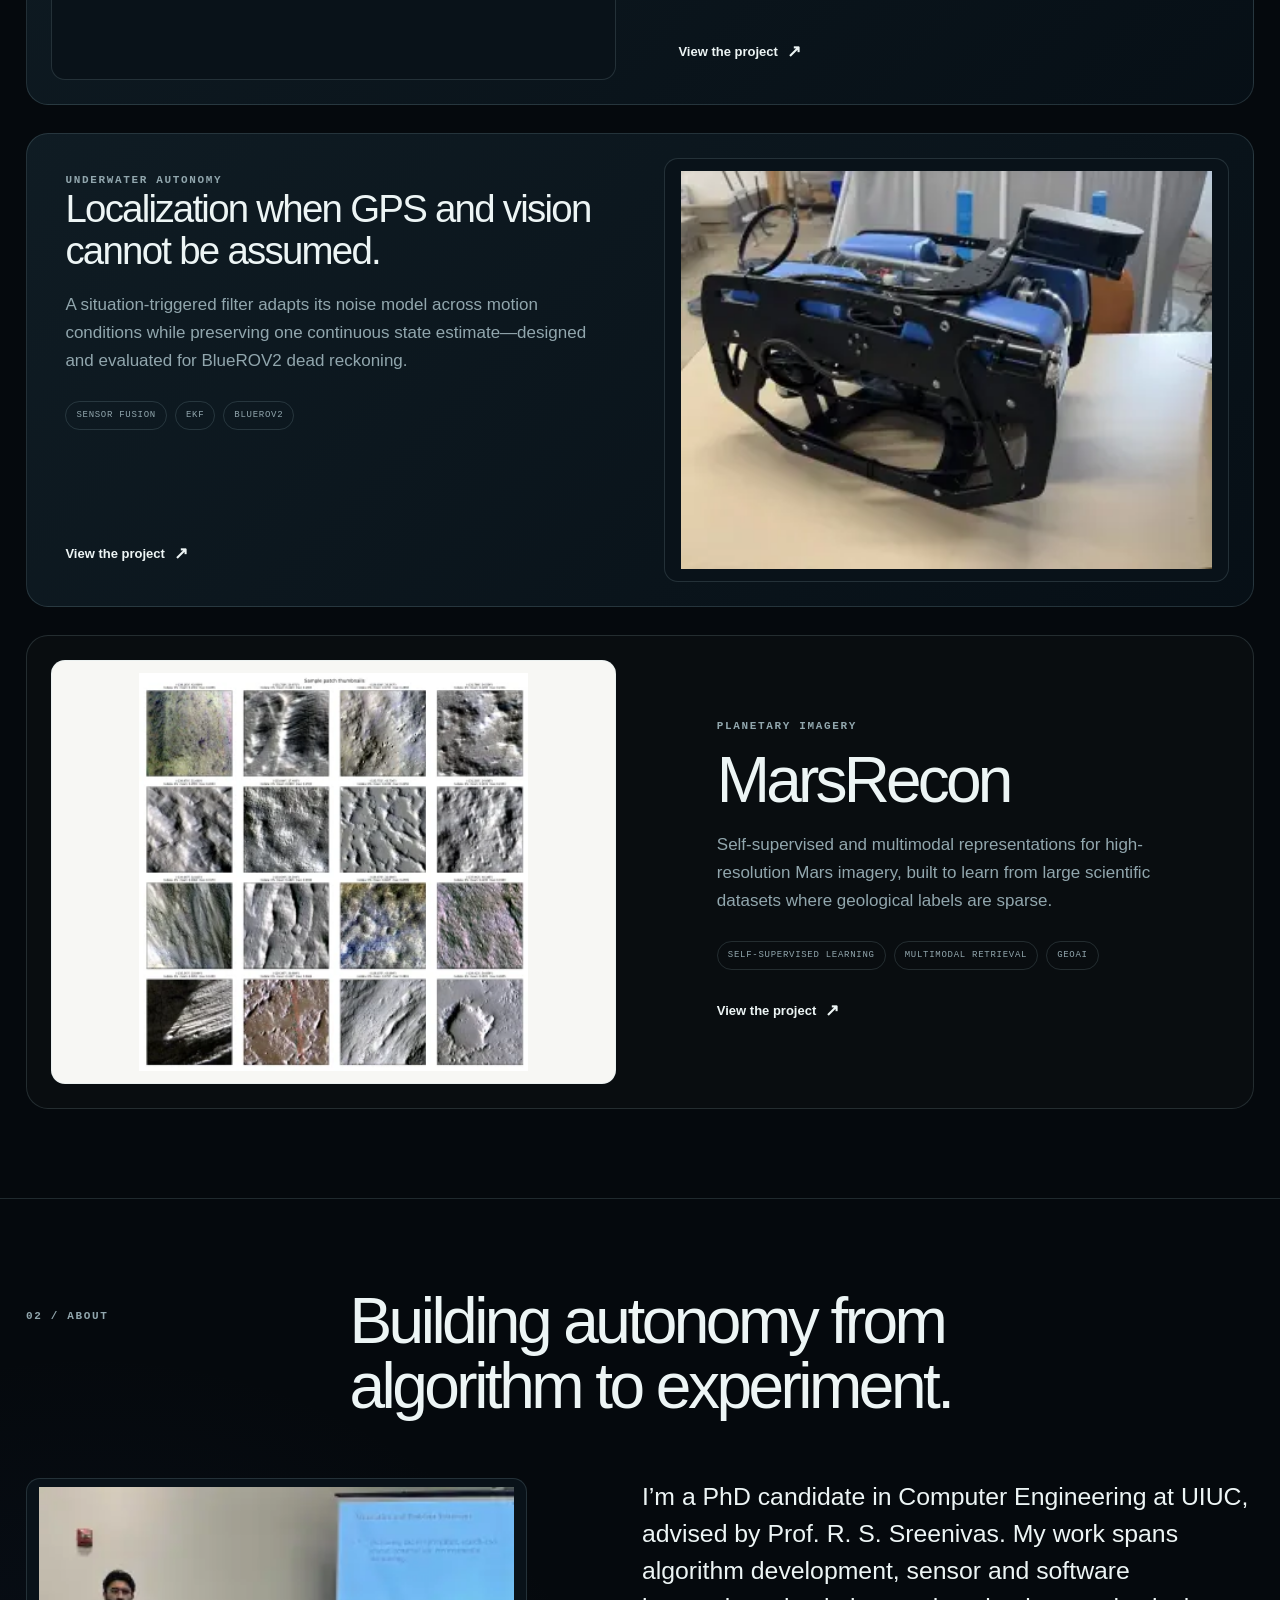
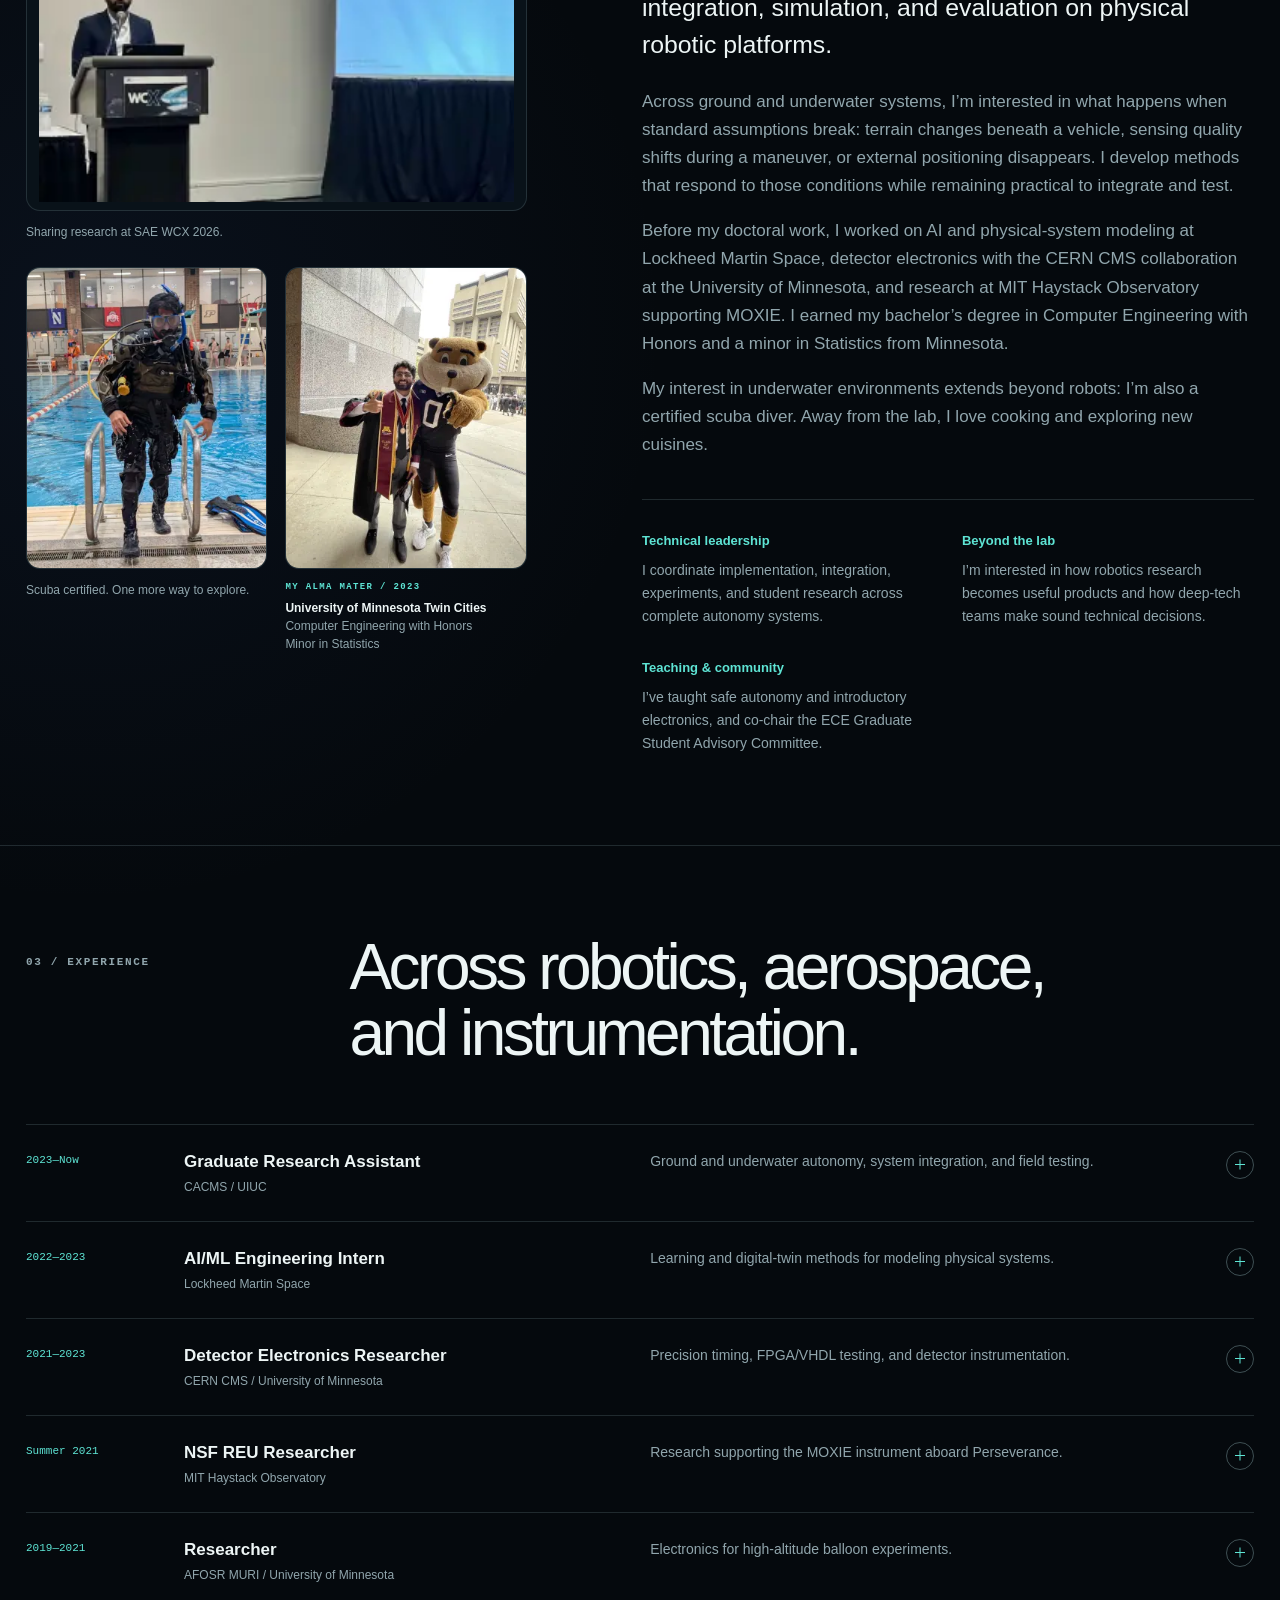
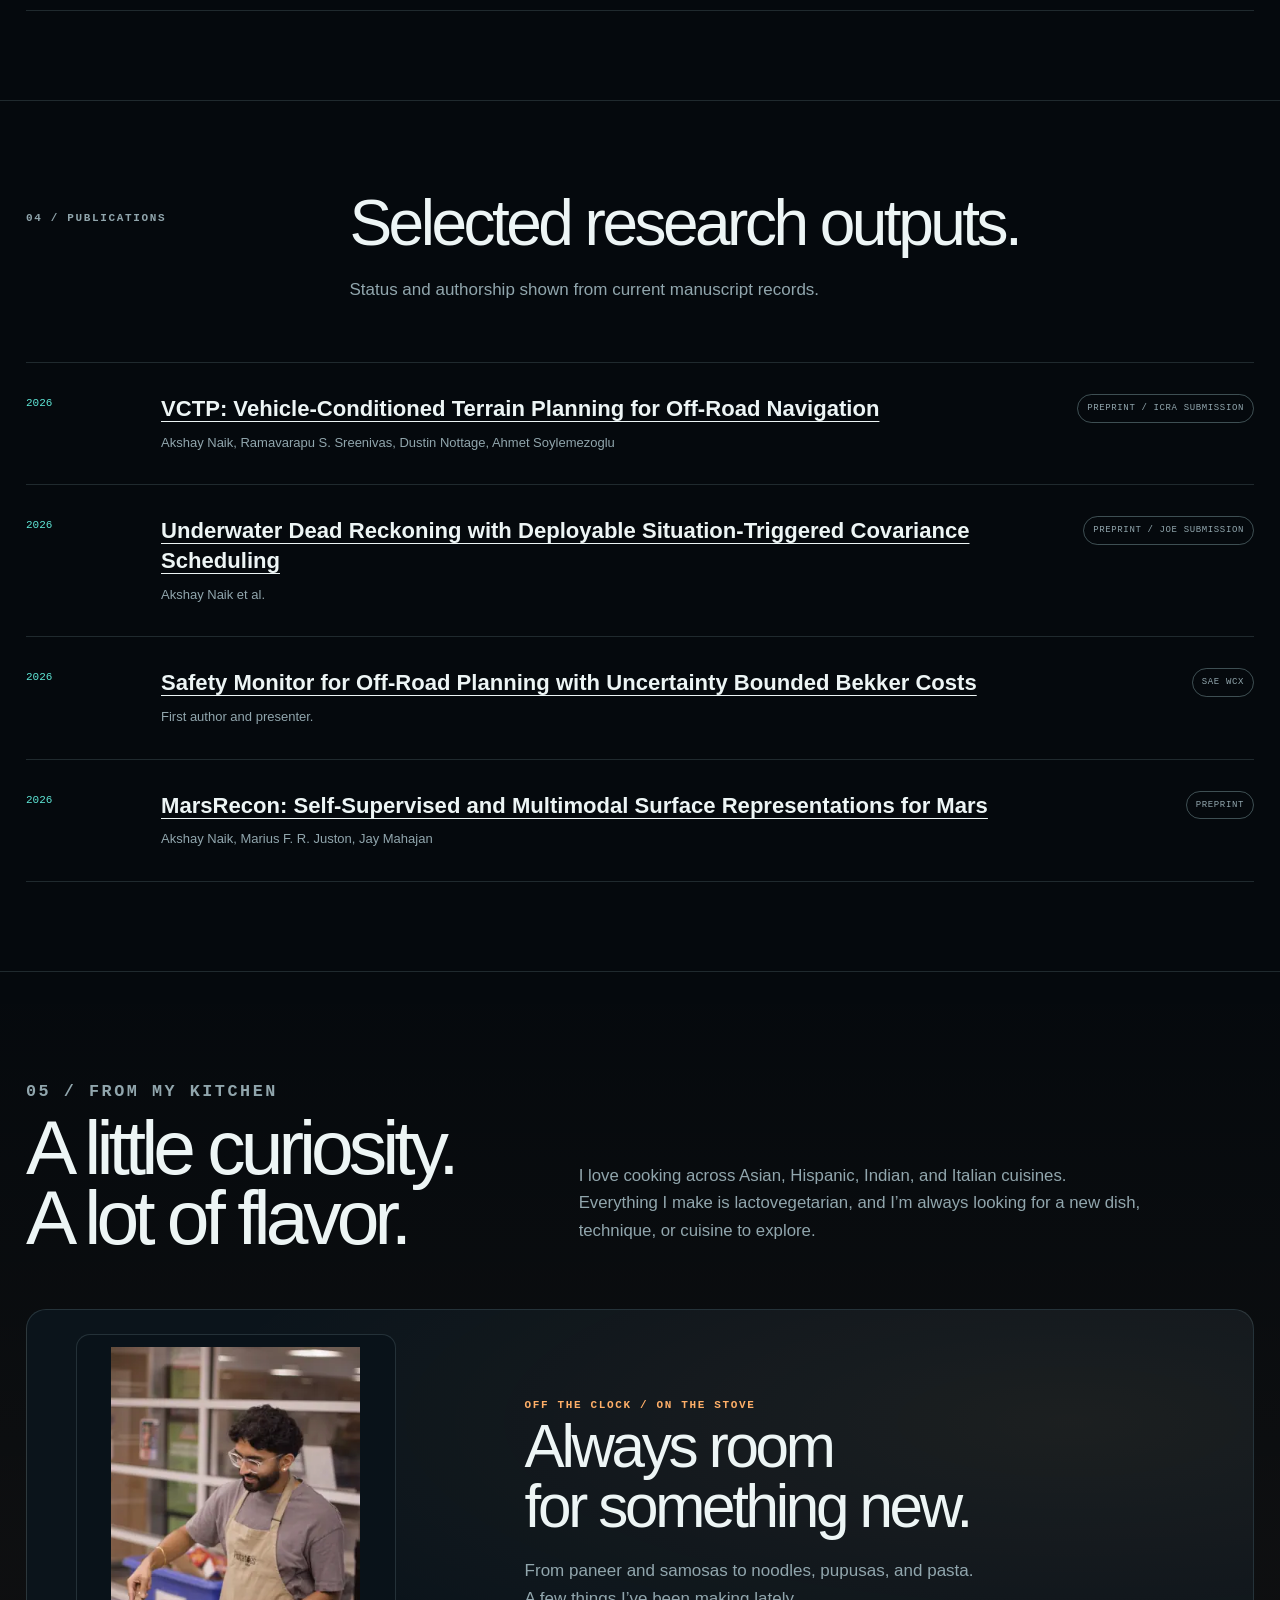
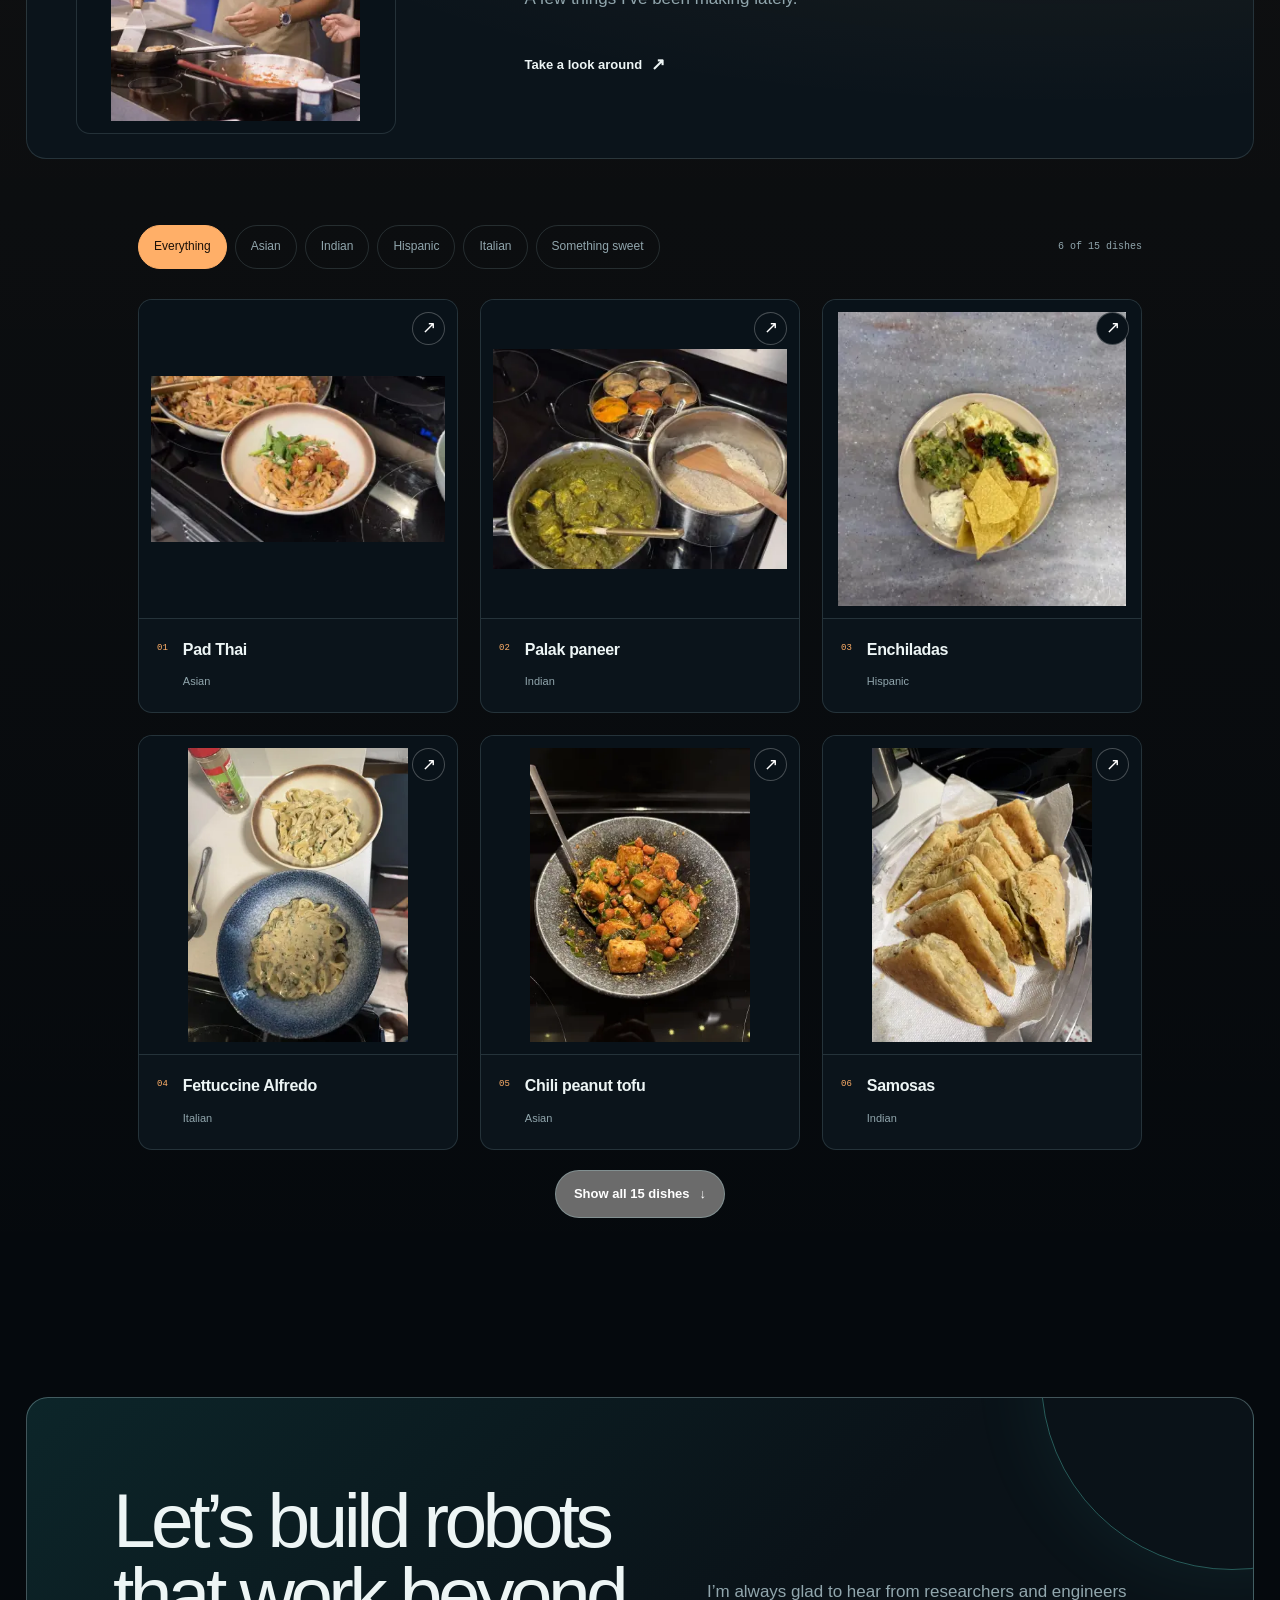
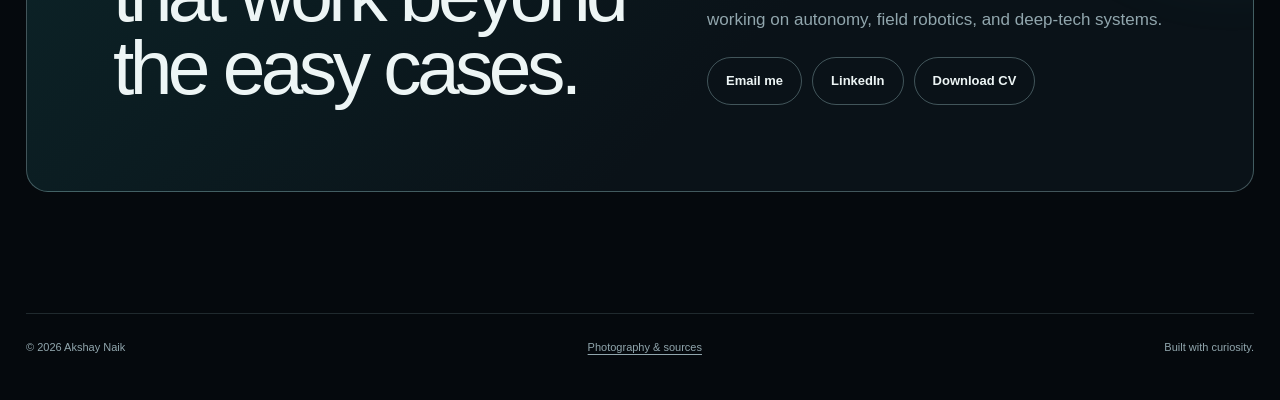
==== commit f6ac48f8: "Add pulao and banana bread to the cooking gallery" ====
--- a/public/index.html
+++ b/public/index.html
@@ -256,7 +256,7 @@
             <button type="button" data-filter="italian" aria-pressed="false">Italian</button>
             <button type="button" data-filter="sweet" aria-pressed="false">Something sweet</button>
           </div>
-          <span class="gallery-count" role="status" aria-live="polite" data-gallery-count>13 dishes</span>
+          <span class="gallery-count" role="status" aria-live="polite" data-gallery-count>15 dishes</span>
         </div>
         <div class="dish-gallery" id="kitchen-gallery"><figure class="dish-card" data-category="asian">
   <a class="dish-image" href="assets/optimized/cooking/pad-thai-1280.webp" data-gallery data-title="Pad Thai" data-subtitle="Asian" aria-label="Enlarge Pad Thai photograph">
@@ -348,8 +348,22 @@
     <span class="dish-enlarge" aria-hidden="true">↗</span>
   </a>
   <figcaption><span class="dish-number">13</span><div><h3>Apple crisp</h3><span>Something sweet</span></div></figcaption>
+</figure>
+<figure class="dish-card" data-category="indian">
+  <a class="dish-image" href="assets/optimized/cooking/pulao-1280.webp" data-gallery data-title="Pulao" data-subtitle="Indian" aria-label="Enlarge Pulao photograph">
+    <img src="assets/optimized/cooking/pulao-640.webp" srcset="assets/optimized/cooking/pulao-320.webp 320w, assets/optimized/cooking/pulao-640.webp 640w, assets/optimized/cooking/pulao-1280.webp 1280w" sizes="(max-width: 680px) calc((100vw - 42px) / 2), 320px" width="1280" height="1706" alt="Akshay’s homemade pulao" loading="lazy" decoding="async">
+    <span class="dish-enlarge" aria-hidden="true">↗</span>
+  </a>
+  <figcaption><span class="dish-number">14</span><div><h3>Pulao</h3><span>Indian</span></div></figcaption>
+</figure>
+<figure class="dish-card" data-category="sweet">
+  <a class="dish-image" href="assets/optimized/cooking/banana-bread-1280.webp" data-gallery data-title="Banana bread" data-subtitle="Something sweet" aria-label="Enlarge Banana bread photograph">
+    <img src="assets/optimized/cooking/banana-bread-640.webp" srcset="assets/optimized/cooking/banana-bread-320.webp 320w, assets/optimized/cooking/banana-bread-640.webp 640w, assets/optimized/cooking/banana-bread-1280.webp 1280w" sizes="(max-width: 680px) calc((100vw - 42px) / 2), 320px" width="1280" height="1036" alt="Akshay’s homemade banana bread" loading="lazy" decoding="async">
+    <span class="dish-enlarge" aria-hidden="true">↗</span>
+  </a>
+  <figcaption><span class="dish-number">15</span><div><h3>Banana bread</h3><span>Something sweet</span></div></figcaption>
 </figure></div>
-        <div class="gallery-more"><button class="button" type="button" data-gallery-more aria-controls="kitchen-gallery" hidden>Show all 13 dishes <span aria-hidden="true">↓</span></button></div>
+        <div class="gallery-more"><button class="button" type="button" data-gallery-more aria-controls="kitchen-gallery" hidden>Show all 15 dishes <span aria-hidden="true">↓</span></button></div>
       </div>
     </section>
 
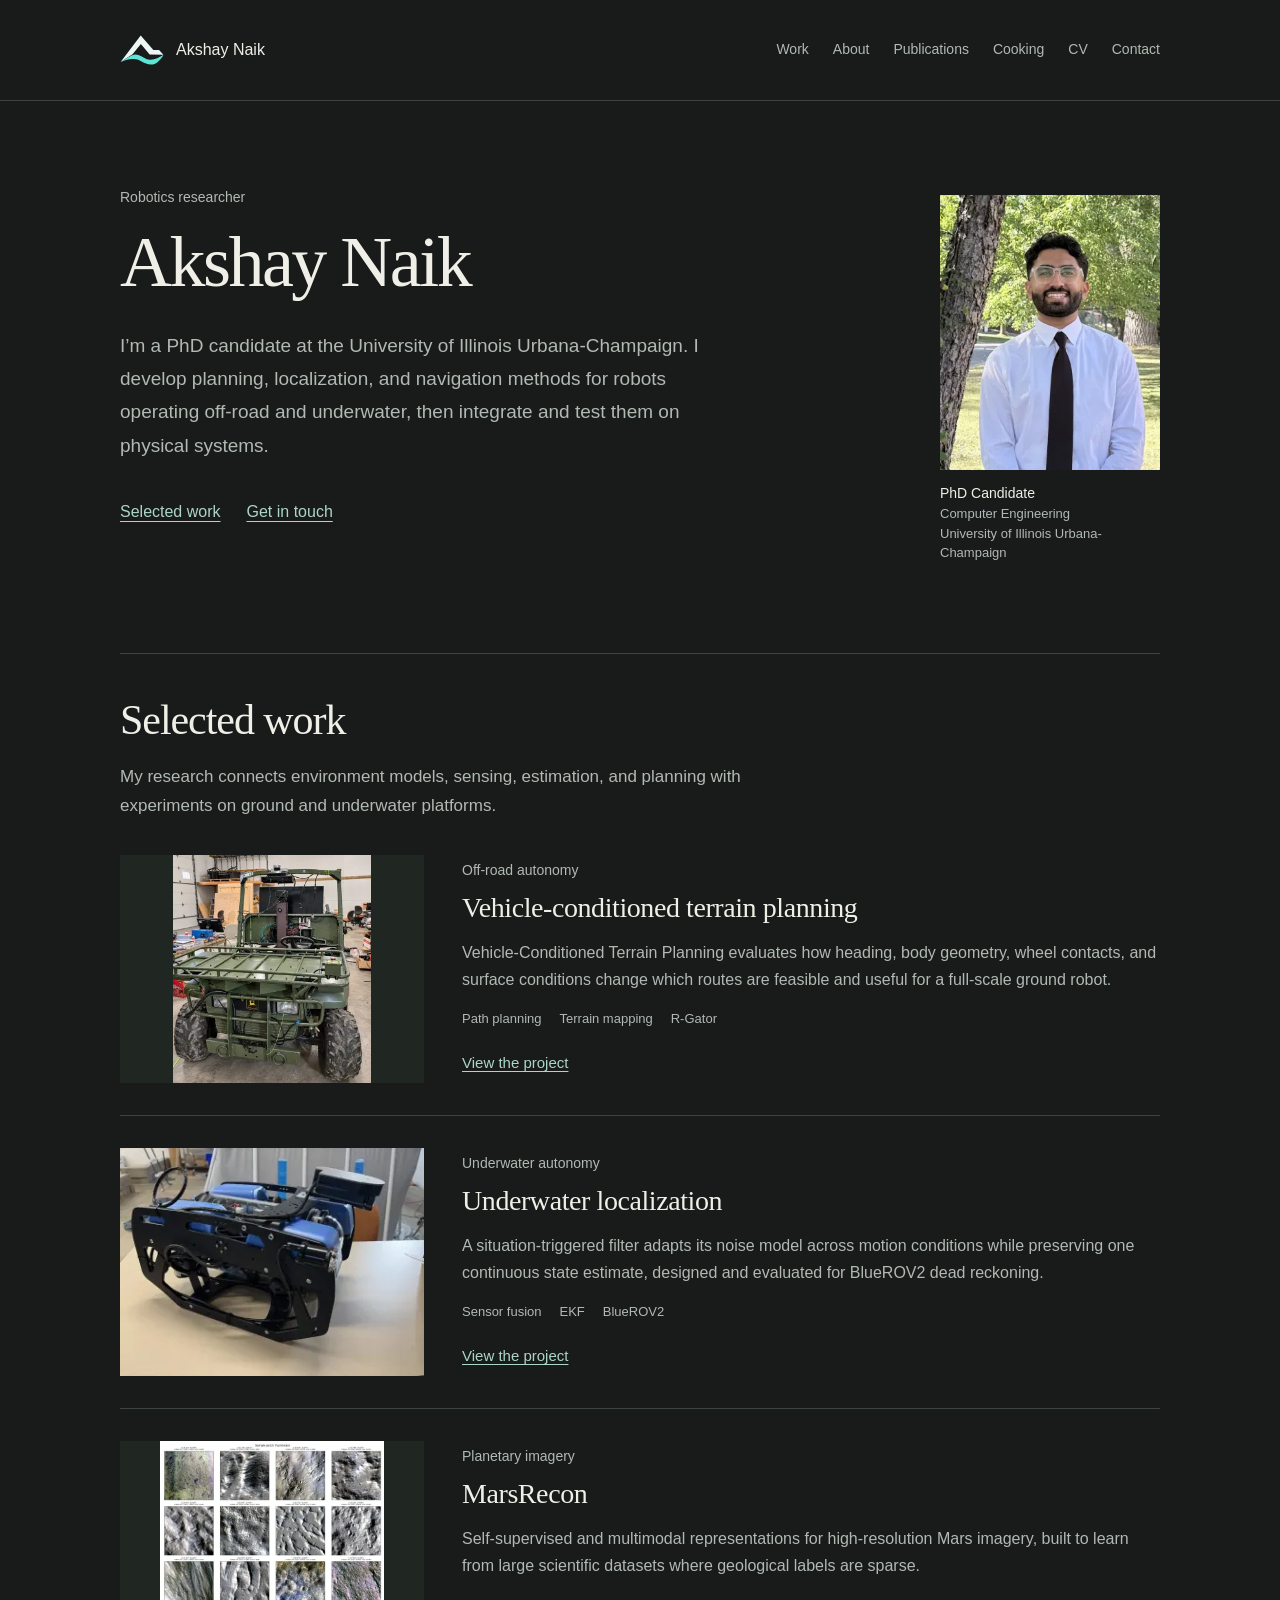
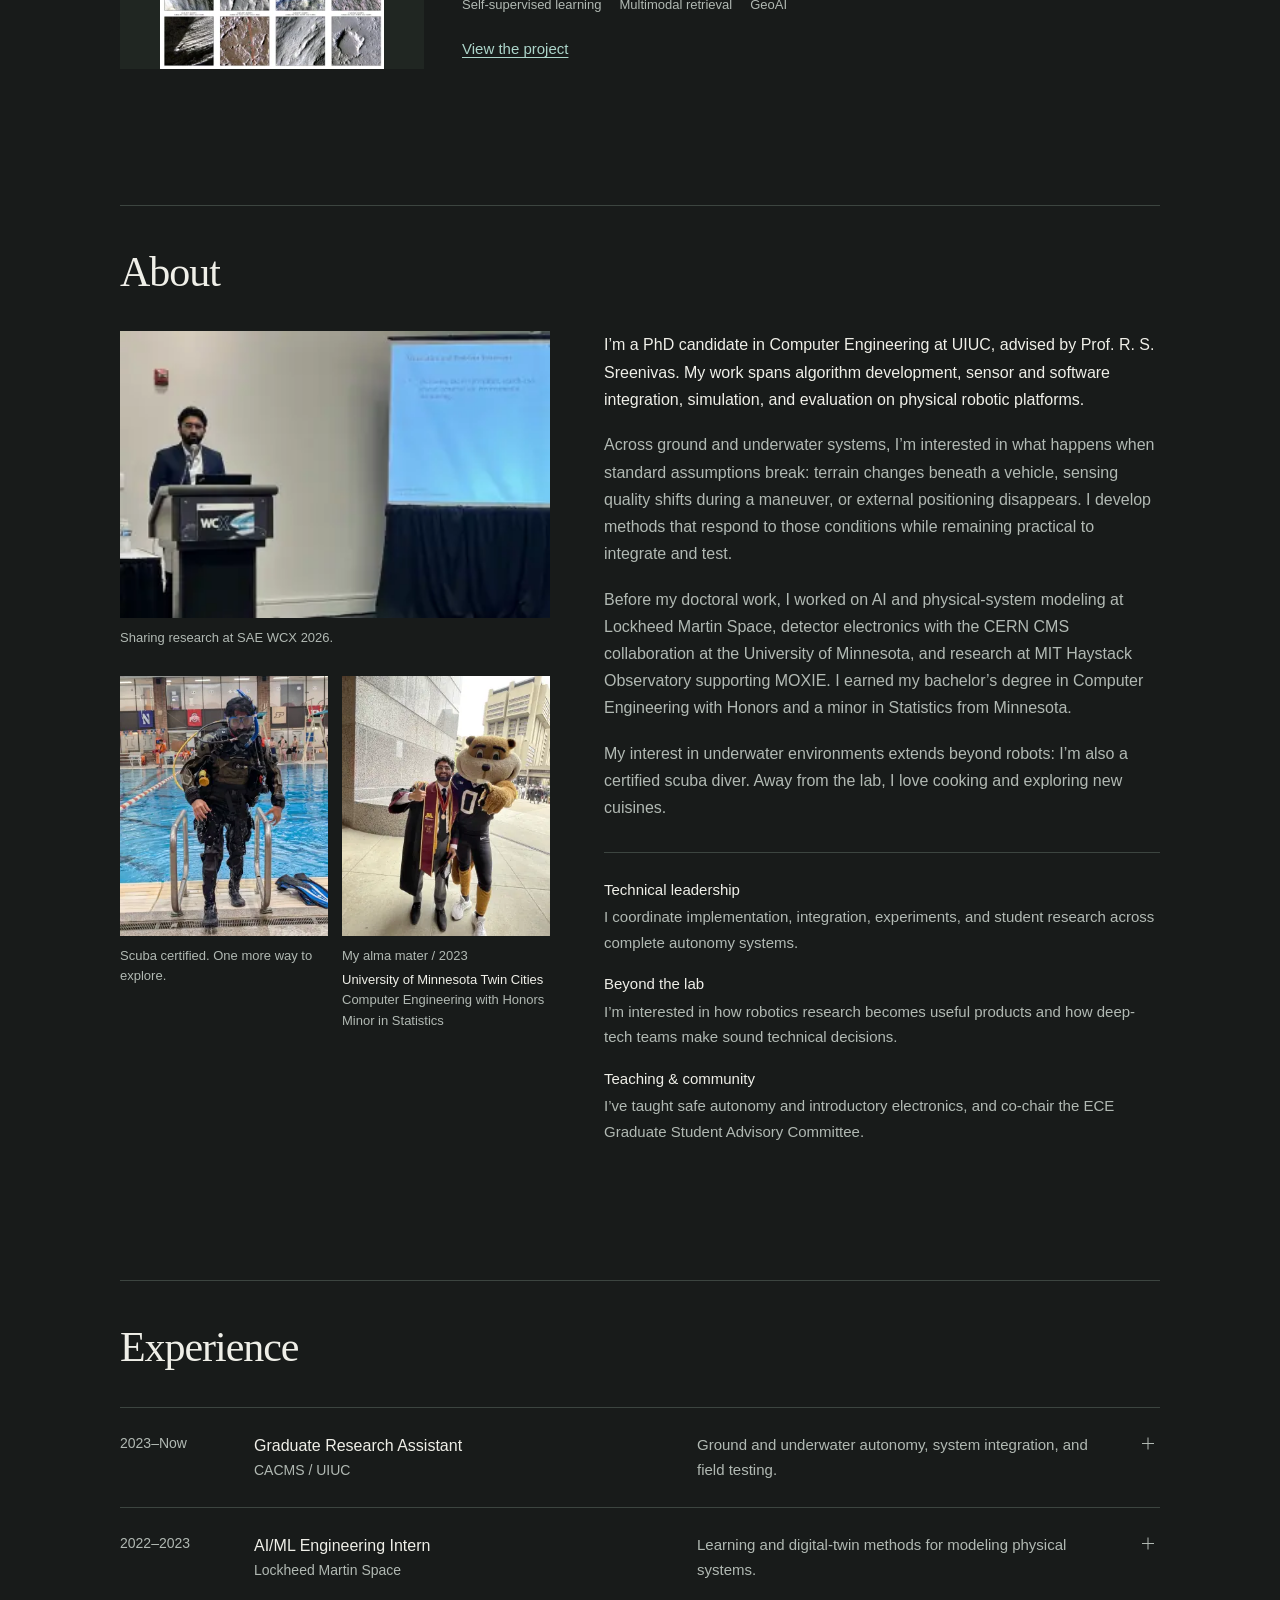
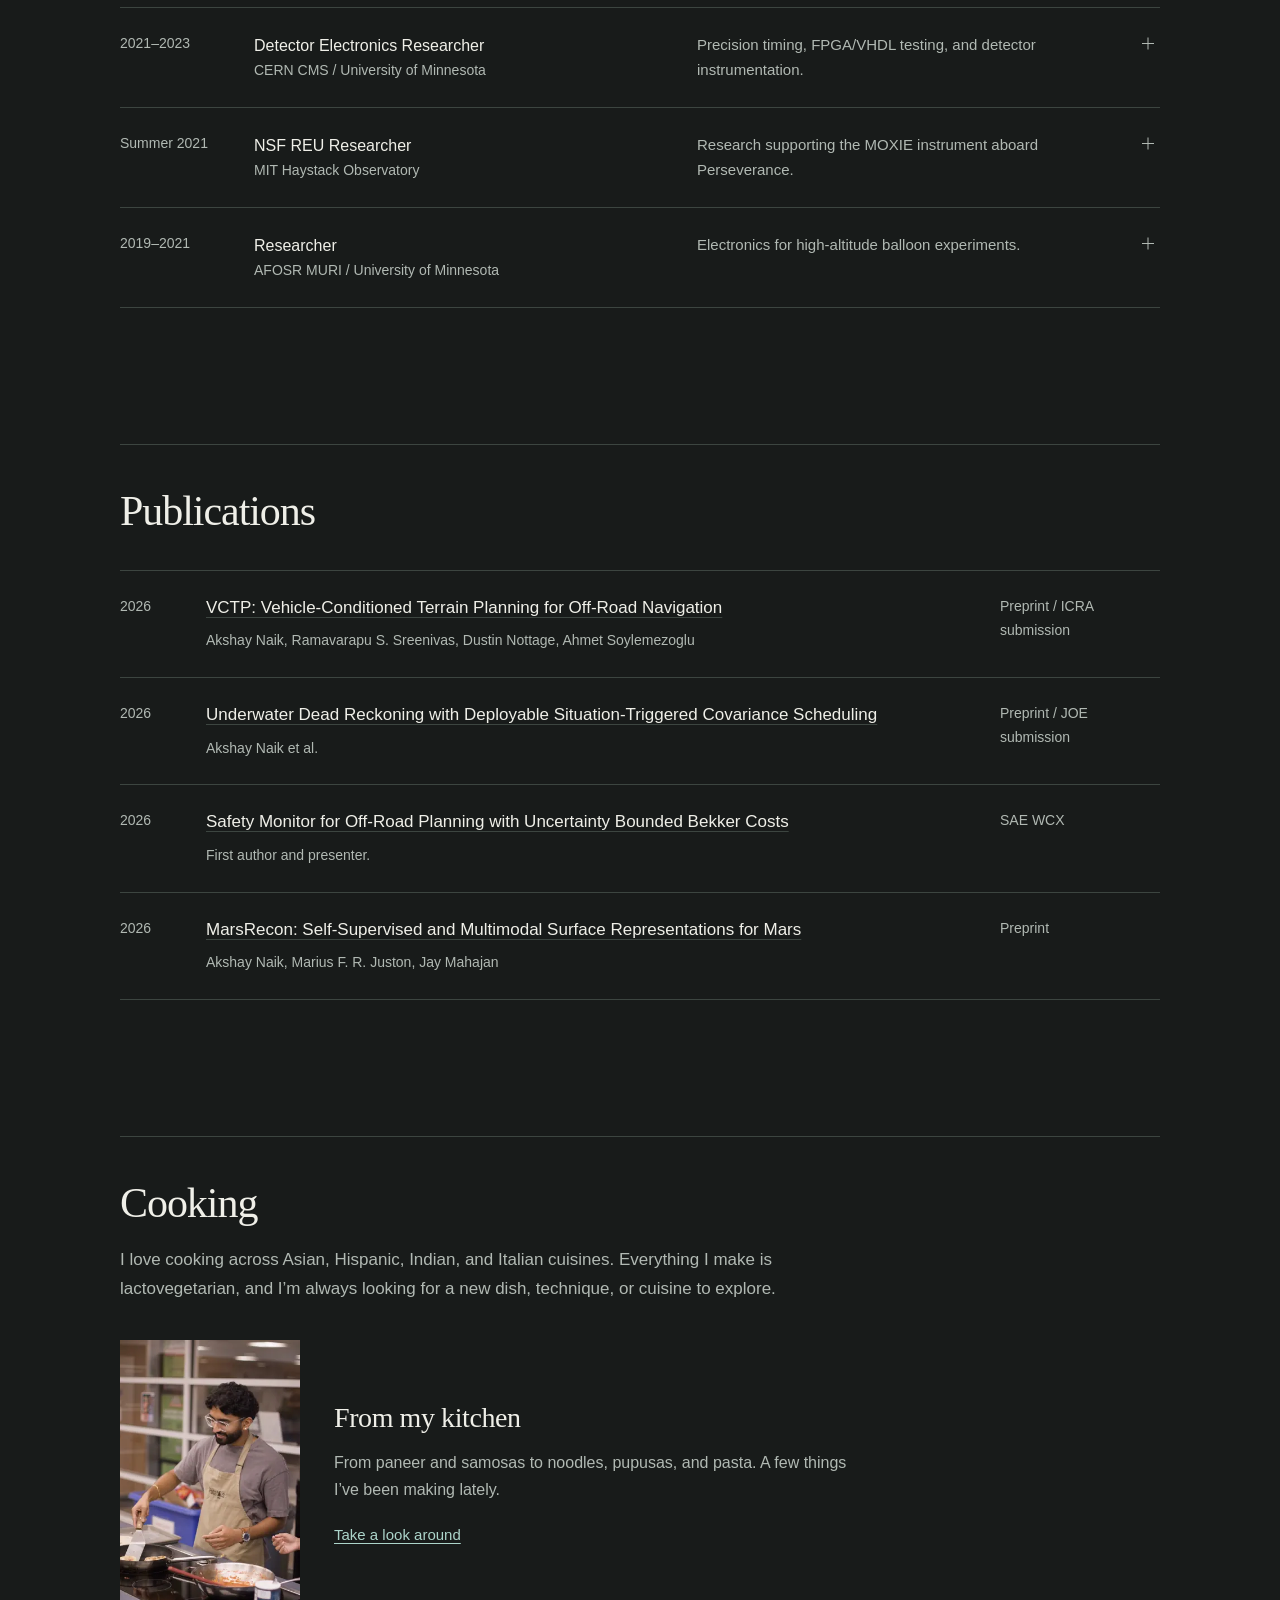
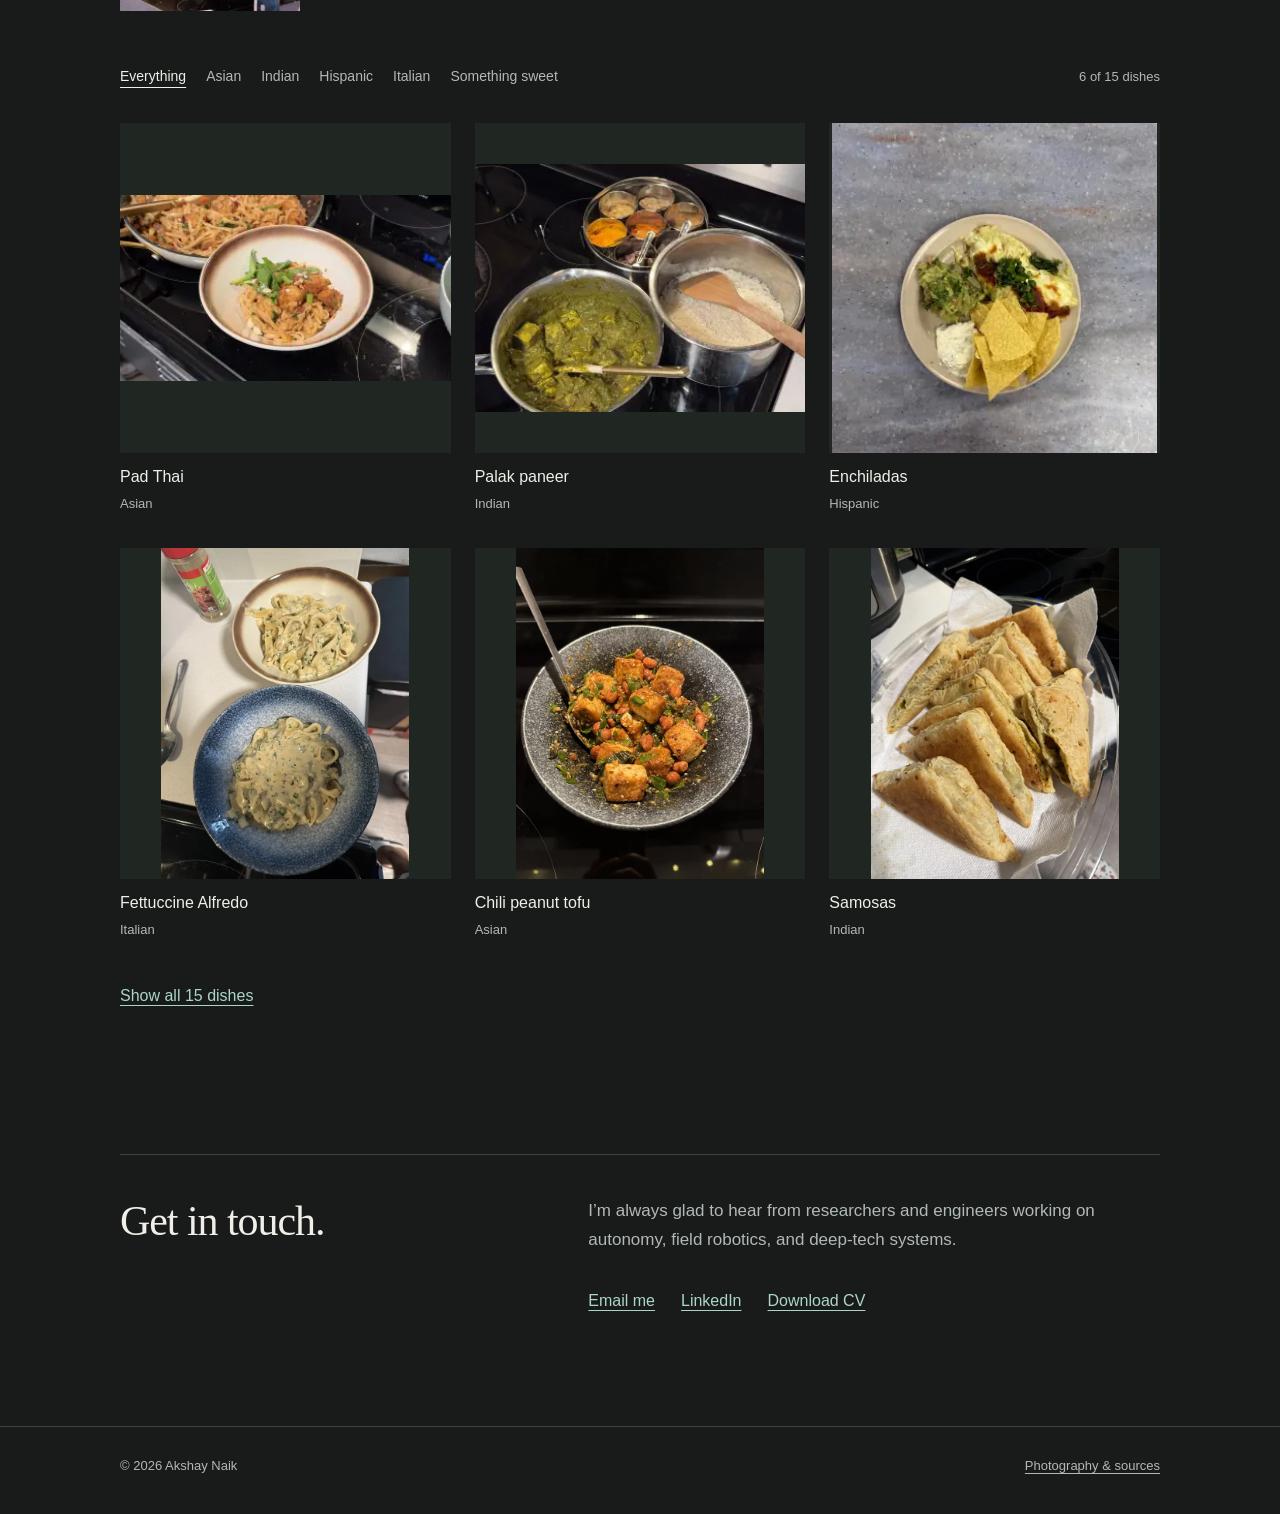
==== commit 5fd1a526: "Simplify portfolio with a personal minimal design" ====
--- a/public/index.html
+++ b/public/index.html
@@ -4,11 +4,11 @@
   <meta charset="utf-8">
   <meta name="viewport" content="width=device-width, initial-scale=1">
   <meta name="description" content="Akshay Naik is a PhD candidate at UIUC developing planning, localization, and navigation methods for robots in off-road and underwater environments.">
-  <meta name="theme-color" content="#05090d">
-  <title>Akshay Naik — Robotics Researcher</title>
+  <meta name="theme-color" content="#181b1a">
+  <title>Akshay Naik | Robotics Researcher</title>
   <link rel="icon" href="assets/favicon-land-water.svg" type="image/svg+xml" sizes="any">
   <link rel="stylesheet" href="styles.css">
-  <script>document.documentElement.classList.add('js')</script>
+  
   <script src="script.js" defer></script>
   <script type="application/ld+json">
   {"@context":"https://schema.org","@type":"Person","name":"Akshay Naik","jobTitle":"PhD Candidate in Computer Engineering","affiliation":{"@type":"CollegeOrUniversity","name":"University of Illinois Urbana-Champaign"},"email":"mailto:akshayn3@illinois.edu","sameAs":["https://www.linkedin.com/in/-akshay-naik"]}
@@ -32,7 +32,6 @@
 </head>
 <body>
   <a class="skip-link" href="#main">Skip to content</a>
-  <div class="scroll-progress" aria-hidden="true" data-scroll-progress></div>
   <header class="site-header">
     <div class="container nav-shell">
       <a class="wordmark" href="./" aria-label="Akshay Naik, home">
@@ -53,56 +52,42 @@
 
   <main id="main">
     <section class="hero">
-      <div class="field-art" aria-hidden="true"></div>
       <div class="container hero-grid">
-        <div data-reveal>
+        <div>
           <p class="eyebrow">Robotics researcher</p>
-          <h1>Robotics for <span>unstructured environments.</span></h1>
-          <p class="hero-intro">I’m Akshay Naik, a PhD candidate at the University of Illinois Urbana-Champaign. I develop planning, localization, and navigation methods for robots operating off-road and underwater—then integrate and test them on physical systems.</p>
+          <h1>Akshay Naik</h1>
+          <p class="hero-intro">I’m a PhD candidate at the University of Illinois Urbana-Champaign. I develop planning, localization, and navigation methods for robots operating off-road and underwater, then integrate and test them on physical systems.</p>
           <div class="hero-actions">
-            <a class="button button-primary" href="#work">Explore selected work <span class="arrow" aria-hidden="true">↓</span></a>
+            <a class="button button-primary" href="#work">Selected work</a>
             <a class="button" href="mailto:akshayn3@illinois.edu">Get in touch</a>
           </div>
         </div>
-        <div class="portrait-wrap" data-reveal>
-          <span class="orbit" aria-hidden="true"></span>
+        <div class="portrait-wrap">
           <div class="portrait-frame">
-            <a href="assets/optimized/akshay-portrait-640.webp" data-gallery data-title="Akshay Naik" data-subtitle="PhD Candidate in Computer Engineering / UIUC"><img src="assets/optimized/akshay-portrait-640.webp" alt="Akshay Naik outdoors" width="675" height="1200" fetchpriority="high" srcset="assets/optimized/akshay-portrait-320.webp 320w, assets/optimized/akshay-portrait-640.webp 640w" decoding="async" sizes="(max-width: 680px) 250px, 285px"></a>
-          </div>
-          <div class="portrait-tag"><span class="portrait-tag-index" aria-hidden="true">01 /</span><div><strong>PhD Candidate</strong><span>Computer Engineering</span><span>University of Illinois Urbana-Champaign</span></div></div>
-        </div>
-      </div>
-      <div class="hero-bottom container"><span>Planning / Localization / Physical systems</span><a href="#work">Scroll to explore <span aria-hidden="true">↓</span></a></div>
-    </section>
-
-    <aside class="signal-strip" aria-label="Research focus">
-      <div class="container signal-grid">
-        <div class="signal-item"><span class="signal-label">Focus</span><span class="signal-value">Autonomy in difficult operating conditions</span></div>
-        <div class="signal-item"><span class="signal-label">Ground</span><span class="signal-value">Terrain-aware planning</span></div>
-        <div class="signal-item"><span class="signal-label">Underwater</span><span class="signal-value">Localization &amp; state estimation</span></div>
-        <div class="signal-item"><span class="signal-label">Practice</span><span class="signal-value">Algorithms → integrated systems</span></div>
-      </div>
-    </aside>
+            <a href="assets/optimized/akshay-portrait-640.webp" data-gallery data-title="Akshay Naik" data-subtitle="PhD Candidate in Computer Engineering / UIUC"><img src="assets/optimized/akshay-portrait-640.webp" alt="Akshay Naik outdoors" width="675" height="1200" fetchpriority="high" srcset="assets/optimized/akshay-portrait-320.webp 320w, assets/optimized/akshay-portrait-640.webp 640w" decoding="async" sizes="(max-width: 760px) 180px, 220px"></a>
+          </div>
+          <div class="portrait-tag"><div><strong>PhD Candidate</strong><span>Computer Engineering</span><span>University of Illinois Urbana-Champaign</span></div></div>
+        </div>
+      </div>
+    </section>
+
 
     <section class="section" id="work">
       <div class="container">
-        <div class="section-heading" data-reveal>
-          <p class="eyebrow">01 / Selected work</p>
-          <div>
-            <h2>Algorithms shaped by the realities of physical systems.</h2>
-            <p>My research connects environment models, sensing, estimation, and planning with experiments on ground and underwater platforms.</p>
-          </div>
+        <div class="section-heading">
+          <h2>Selected work</h2>
+          <p>My research connects environment models, sensing, estimation, and planning with experiments on ground and underwater platforms.</p>
         </div>
 
         <div class="work-list">
-          <article class="work-card ground" data-reveal>
+          <article class="work-card ground">
             <div class="work-media">
-              <img src="assets/optimized/rgator-640.webp" alt="Instrumented John Deere R-Gator research vehicle in the lab" width="1559" height="1800" loading="lazy" srcset="assets/optimized/rgator-320.webp 320w, assets/optimized/rgator-640.webp 640w, assets/optimized/rgator-1280.webp 1280w" decoding="async" sizes="(max-width: 680px) calc(100vw - 90px), (max-width: 940px) calc(100vw - 126px), 560px">
+              <img src="assets/optimized/rgator-640.webp" alt="Instrumented John Deere R-Gator research vehicle in the lab" width="1559" height="1800" loading="lazy" srcset="assets/optimized/rgator-320.webp 320w, assets/optimized/rgator-640.webp 640w, assets/optimized/rgator-1280.webp 1280w" decoding="async" sizes="(max-width: 470px) calc(100vw - 40px), (max-width: 600px) 430px, (max-width: 900px) 280px, 304px">
             </div>
             <div class="work-copy">
               <div>
                 <p class="eyebrow">Off-road autonomy</p>
-                <h3>Planning with the whole vehicle in mind.</h3>
+                <h3>Vehicle-conditioned terrain planning</h3>
                 <p>Vehicle-Conditioned Terrain Planning evaluates how heading, body geometry, wheel contacts, and surface conditions change which routes are feasible and useful for a full-scale ground robot.</p>
                 <div class="tags" aria-label="Topics"><span class="tag">Path planning</span><span class="tag">Terrain mapping</span><span class="tag">R-Gator</span></div>
               </div>
@@ -110,24 +95,24 @@
             </div>
           </article>
 
-          <article class="work-card water" data-reveal>
+          <article class="work-card water">
             <div class="work-media">
-              <img src="assets/optimized/bluerov2-640.webp" alt="BlueROV2 underwater robot configured with research sensors" width="1800" height="1350" loading="lazy" srcset="assets/optimized/bluerov2-320.webp 320w, assets/optimized/bluerov2-640.webp 640w, assets/optimized/bluerov2-1280.webp 1280w" decoding="async" sizes="(max-width: 680px) calc(100vw - 90px), (max-width: 940px) calc(100vw - 126px), 560px">
+              <img src="assets/optimized/bluerov2-640.webp" alt="BlueROV2 underwater robot configured with research sensors" width="1800" height="1350" loading="lazy" srcset="assets/optimized/bluerov2-320.webp 320w, assets/optimized/bluerov2-640.webp 640w, assets/optimized/bluerov2-1280.webp 1280w" decoding="async" sizes="(max-width: 470px) calc(100vw - 40px), (max-width: 600px) 430px, (max-width: 900px) 280px, 304px">
             </div>
             <div class="work-copy">
               <div>
                 <p class="eyebrow">Underwater autonomy</p>
-                <h3>Localization when GPS and vision cannot be assumed.</h3>
-                <p>A situation-triggered filter adapts its noise model across motion conditions while preserving one continuous state estimate—designed and evaluated for BlueROV2 dead reckoning.</p>
+                <h3>Underwater localization</h3>
+                <p>A situation-triggered filter adapts its noise model across motion conditions while preserving one continuous state estimate, designed and evaluated for BlueROV2 dead reckoning.</p>
                 <div class="tags" aria-label="Topics"><span class="tag">Sensor fusion</span><span class="tag">EKF</span><span class="tag">BlueROV2</span></div>
               </div>
               <a class="text-link" href="projects/underwater/">View the project</a>
             </div>
           </article>
 
-          <article class="mars-card" data-reveal>
+          <article class="mars-card">
             <div class="mars-visual">
-              <img src="assets/optimized/marsrecon-patches-640.webp" alt="Grid of authentic HiRISE image patches from the Olympus Mons subset used in MarsRecon" width="1422" height="1450" loading="lazy" srcset="assets/optimized/marsrecon-patches-320.webp 320w, assets/optimized/marsrecon-patches-640.webp 640w, assets/optimized/marsrecon-patches-1422.webp 1422w" decoding="async" sizes="(max-width: 680px) calc(100vw - 90px), (max-width: 940px) calc(100vw - 126px), 560px">
+              <img src="assets/optimized/marsrecon-patches-640.webp" alt="Grid of authentic HiRISE image patches from the Olympus Mons subset used in MarsRecon" width="1422" height="1450" loading="lazy" srcset="assets/optimized/marsrecon-patches-320.webp 320w, assets/optimized/marsrecon-patches-640.webp 640w, assets/optimized/marsrecon-patches-1422.webp 1422w" decoding="async" sizes="(max-width: 470px) calc(100vw - 40px), (max-width: 600px) 430px, (max-width: 900px) 280px, 304px">
             </div>
             <div class="mars-copy">
               <p class="eyebrow">Planetary imagery</p>
@@ -143,25 +128,25 @@
 
     <section class="section section-rule" id="about">
       <div class="container">
-        <div class="section-heading" data-reveal><p class="eyebrow">02 / About</p><div><h2>Building autonomy from algorithm to experiment.</h2></div></div>
+        <div class="section-heading"><h2>About</h2></div>
         <div class="about-grid">
           <div class="about-visuals">
-            <figure class="about-presentation" data-reveal>
-              <a href="assets/optimized/wcx-presentation-1280.webp" data-gallery data-title="Sharing the research" data-subtitle="Presenting off-road planning research at SAE WCX 2026"><img src="assets/optimized/wcx-presentation-640.webp" alt="Akshay Naik presenting off-road planning research at SAE WCX" width="1800" height="1193" loading="lazy" srcset="assets/optimized/wcx-presentation-320.webp 320w, assets/optimized/wcx-presentation-640.webp 640w, assets/optimized/wcx-presentation-1280.webp 1280w" decoding="async" sizes="(max-width: 572px) calc(100vw - 46px), (max-width: 940px) 504px, 480px"></a>
+            <figure class="about-presentation">
+              <a href="assets/optimized/wcx-presentation-1280.webp" data-gallery data-title="Sharing the research" data-subtitle="Presenting off-road planning research at SAE WCX 2026"><img src="assets/optimized/wcx-presentation-640.webp" alt="Akshay Naik presenting off-road planning research at SAE WCX" width="1800" height="1193" loading="lazy" srcset="assets/optimized/wcx-presentation-320.webp 320w, assets/optimized/wcx-presentation-640.webp 640w, assets/optimized/wcx-presentation-1280.webp 1280w" decoding="async" sizes="(max-width: 500px) calc(100vw - 40px), 430px"></a>
               <figcaption>Sharing research at SAE WCX 2026.</figcaption>
             </figure>
             <div class="about-gallery">
-              <figure class="about-moment about-scuba" data-reveal>
-                <a href="assets/optimized/scuba-certified-1280.webp" data-gallery data-title="Scuba certified" data-subtitle="Akshay Naik / Personal photograph"><img src="assets/optimized/scuba-certified-640.webp" alt="Akshay Naik in scuba gear at the pool during his scuba certification" width="1355" height="1800" loading="lazy" srcset="assets/optimized/scuba-certified-320.webp 320w, assets/optimized/scuba-certified-640.webp 640w, assets/optimized/scuba-certified-1280.webp 1280w" decoding="async" sizes="(max-width: 550px) calc((100vw - 48px) / 2), 251px"></a>
+              <figure class="about-moment about-scuba">
+                <a href="assets/optimized/scuba-certified-1280.webp" data-gallery data-title="Scuba certified" data-subtitle="Akshay Naik / Personal photograph"><img src="assets/optimized/scuba-certified-640.webp" alt="Akshay Naik in scuba gear at the pool during his scuba certification" width="1355" height="1800" loading="lazy" srcset="assets/optimized/scuba-certified-320.webp 320w, assets/optimized/scuba-certified-640.webp 640w, assets/optimized/scuba-certified-1280.webp 1280w" decoding="async" sizes="(max-width: 500px) calc((100vw - 54px) / 2), 208px"></a>
                 <figcaption>Scuba certified. One more way to explore.</figcaption>
               </figure>
-              <figure class="about-moment about-graduation" data-reveal>
-                <a href="assets/optimized/graduation-900.webp" data-gallery data-title="My alma mater" data-subtitle="University of Minnesota Twin Cities / Class of 2023"><img src="assets/optimized/graduation-640.webp" alt="Akshay celebrating his University of Minnesota graduation with Goldy Gopher" width="900" height="1200" loading="lazy" srcset="assets/optimized/graduation-320.webp 320w, assets/optimized/graduation-640.webp 640w, assets/optimized/graduation-900.webp 900w" decoding="async" sizes="(max-width: 550px) calc((100vw - 48px) / 2), 251px"></a>
+              <figure class="about-moment about-graduation">
+                <a href="assets/optimized/graduation-900.webp" data-gallery data-title="My alma mater" data-subtitle="University of Minnesota Twin Cities / Class of 2023"><img src="assets/optimized/graduation-640.webp" alt="Akshay celebrating his University of Minnesota graduation with Goldy Gopher" width="900" height="1200" loading="lazy" srcset="assets/optimized/graduation-320.webp 320w, assets/optimized/graduation-640.webp 640w, assets/optimized/graduation-900.webp 900w" decoding="async" sizes="(max-width: 500px) calc((100vw - 54px) / 2), 208px"></a>
                 <figcaption><span class="eyebrow">My alma mater / 2023</span><strong>University of Minnesota Twin Cities</strong><br>Computer Engineering with Honors<br>Minor in Statistics</figcaption>
               </figure>
             </div>
           </div>
-        <div class="about-copy" data-reveal>
+        <div class="about-copy">
           <p class="lead">I’m a PhD candidate in Computer Engineering at UIUC, advised by Prof. R. S. Sreenivas. My work spans algorithm development, sensor and software integration, simulation, and evaluation on physical robotic platforms.</p>
           <p>Across ground and underwater systems, I’m interested in what happens when standard assumptions break: terrain changes beneath a vehicle, sensing quality shifts during a maneuver, or external positioning disappears. I develop methods that respond to those conditions while remaining practical to integrate and test.</p>
           <p>Before my doctoral work, I worked on AI and physical-system modeling at Lockheed Martin Space, detector electronics with the CERN CMS collaboration at the University of Minnesota, and research at MIT Haystack Observatory supporting MOXIE. I earned my bachelor’s degree in Computer Engineering with Honors and a minor in Statistics from Minnesota.</p>
@@ -178,43 +163,40 @@
 
     <section class="section section-rule" aria-labelledby="experience-title">
       <div class="container">
-        <div class="section-heading" data-reveal>
-          <p class="eyebrow">03 / Experience</p>
-          <div><h2 id="experience-title">Across robotics, aerospace, and instrumentation.</h2></div>
-        </div>
-        <div class="timeline" data-reveal>
+        <div class="section-heading"><h2 id="experience-title">Experience</h2></div>
+        <div class="timeline">
           <details class="experience-item" name="experience" id="experience-cacms">
-    <summary class="timeline-row"><span class="timeline-date">2023—Now</span><span class="timeline-role">Graduate Research Assistant<span class="timeline-place">CACMS / UIUC</span></span><span class="timeline-copy">Ground and underwater autonomy, system integration, and field testing.</span><span class="experience-toggle" aria-hidden="true"></span></summary>
-    <div class="experience-detail">
-      <div class="experience-media"><template data-experience-media><figure class="experience-figure experience-figure--logo"><a href="assets/optimized/context/cacms-logo-505.webp" aria-label="View full-size CACMS / UIUC image"><img src="assets/optimized/context/cacms-logo-505.webp" alt="Illinois-shaped CACMS website illustration showing autonomous vehicles, construction equipment, and underwater robotics" loading="lazy" sizes="(max-width: 680px) calc(100vw - 62px), 360px" srcset="assets/optimized/context/cacms-logo-320.webp 320w, assets/optimized/context/cacms-logo-505.webp 505w" width="505" height="882" decoding="async"></a><figcaption>Autonomous systems illustration from the official CACMS website.<span class="experience-credit"><a href="https://cacms.grainger.illinois.edu/">CACMS / University of Illinois Urbana-Champaign ↗</a></span></figcaption></figure></template><noscript><figure class="experience-figure experience-figure--logo"><a href="assets/optimized/context/cacms-logo-505.webp" aria-label="View full-size CACMS / UIUC image"><img src="assets/optimized/context/cacms-logo-505.webp" alt="Illinois-shaped CACMS website illustration showing autonomous vehicles, construction equipment, and underwater robotics" loading="lazy" sizes="(max-width: 680px) calc(100vw - 62px), 360px" srcset="assets/optimized/context/cacms-logo-320.webp 320w, assets/optimized/context/cacms-logo-505.webp 505w" width="505" height="882" decoding="async"></a><figcaption>Autonomous systems illustration from the official CACMS website.<span class="experience-credit"><a href="https://cacms.grainger.illinois.edu/">CACMS / University of Illinois Urbana-Champaign ↗</a></span></figcaption></figure></noscript></div>
+    <summary class="timeline-row"><span class="timeline-date">2023–Now</span><span class="timeline-role">Graduate Research Assistant<span class="timeline-place">CACMS / UIUC</span></span><span class="timeline-copy">Ground and underwater autonomy, system integration, and field testing.</span><span class="experience-toggle" aria-hidden="true"></span></summary>
+    <div class="experience-detail">
+      <div class="experience-media"><template data-experience-media><figure class="experience-figure experience-figure--logo"><a href="assets/optimized/context/cacms-logo-505.webp" aria-label="View full-size CACMS / UIUC image"><img src="assets/optimized/context/cacms-logo-505.webp" alt="Illinois-shaped CACMS website illustration showing autonomous vehicles, construction equipment, and underwater robotics" loading="lazy" sizes="280px" srcset="assets/optimized/context/cacms-logo-320.webp 320w, assets/optimized/context/cacms-logo-505.webp 505w" width="505" height="882" decoding="async"></a><figcaption>Autonomous systems illustration from the official CACMS website.<span class="experience-credit"><a href="https://cacms.grainger.illinois.edu/">CACMS / University of Illinois Urbana-Champaign</a></span></figcaption></figure></template><noscript><figure class="experience-figure experience-figure--logo"><a href="assets/optimized/context/cacms-logo-505.webp" aria-label="View full-size CACMS / UIUC image"><img src="assets/optimized/context/cacms-logo-505.webp" alt="Illinois-shaped CACMS website illustration showing autonomous vehicles, construction equipment, and underwater robotics" loading="lazy" sizes="280px" srcset="assets/optimized/context/cacms-logo-320.webp 320w, assets/optimized/context/cacms-logo-505.webp 505w" width="505" height="882" decoding="async"></a><figcaption>Autonomous systems illustration from the official CACMS website.<span class="experience-credit"><a href="https://cacms.grainger.illinois.edu/">CACMS / University of Illinois Urbana-Champaign</a></span></figcaption></figure></noscript></div>
       <div class="experience-prose"><h3>Connecting autonomy algorithms to complete robotic systems.</h3><p>I lead development and integration for ground and underwater platforms, connecting sensing, state estimation, mapping, and planning. My work includes full-scale R-Gator autonomy, BlueROV2 experiments, and coordinating software integration and field testing.</p><p>I also help scope student research, review technical approaches, and co-authored a successful proposal that secured $50,000 for the lab’s underwater-autonomy research.</p><div class="experience-links"><a class="text-link" href="https://cacms.grainger.illinois.edu/">Visit CACMS</a><a class="text-link" href="projects/off-road/">Ground-autonomy research</a><a class="text-link" href="projects/underwater/">Underwater research</a></div></div>
     </div>
   </details>
 <details class="experience-item" name="experience" id="experience-lockheed">
-    <summary class="timeline-row"><span class="timeline-date">2022—2023</span><span class="timeline-role">AI/ML Engineering Intern<span class="timeline-place">Lockheed Martin Space</span></span><span class="timeline-copy">Learning and digital-twin methods for modeling physical systems.</span><span class="experience-toggle" aria-hidden="true"></span></summary>
-    <div class="experience-detail">
-      <div class="experience-media"><template data-experience-media><figure class="experience-figure"><a href="assets/optimized/context/lockheed-space-1055.webp" aria-label="View full-size Lockheed Martin Space image"><img src="assets/optimized/context/lockheed-space-640.webp" alt="An engineer in augmented-reality glasses working with a blue wireframe model of the LM 400 satellite" loading="lazy" sizes="(max-width: 680px) calc(100vw - 62px), 360px" srcset="assets/optimized/context/lockheed-space-320.webp 320w, assets/optimized/context/lockheed-space-640.webp 640w, assets/optimized/context/lockheed-space-1055.webp 1055w" width="1055" height="631" decoding="async"></a><figcaption>Digital engineering for Lockheed Martin’s LM 400 satellite. Program context.<span class="experience-credit"><a href="https://news.lockheedmartin.com/2023-04-19-Lockheed-Martins-First-LM-400-Multi-Mission-Space-Vehicle-Completes-Demanding-Testing-Milestone">Lockheed Martin Corporation ↗</a></span></figcaption></figure></template><noscript><figure class="experience-figure"><a href="assets/optimized/context/lockheed-space-1055.webp" aria-label="View full-size Lockheed Martin Space image"><img src="assets/optimized/context/lockheed-space-640.webp" alt="An engineer in augmented-reality glasses working with a blue wireframe model of the LM 400 satellite" loading="lazy" sizes="(max-width: 680px) calc(100vw - 62px), 360px" srcset="assets/optimized/context/lockheed-space-320.webp 320w, assets/optimized/context/lockheed-space-640.webp 640w, assets/optimized/context/lockheed-space-1055.webp 1055w" width="1055" height="631" decoding="async"></a><figcaption>Digital engineering for Lockheed Martin’s LM 400 satellite. Program context.<span class="experience-credit"><a href="https://news.lockheedmartin.com/2023-04-19-Lockheed-Martins-First-LM-400-Multi-Mission-Space-Vehicle-Completes-Demanding-Testing-Milestone">Lockheed Martin Corporation ↗</a></span></figcaption></figure></noscript></div>
+    <summary class="timeline-row"><span class="timeline-date">2022–2023</span><span class="timeline-role">AI/ML Engineering Intern<span class="timeline-place">Lockheed Martin Space</span></span><span class="timeline-copy">Learning and digital-twin methods for modeling physical systems.</span><span class="experience-toggle" aria-hidden="true"></span></summary>
+    <div class="experience-detail">
+      <div class="experience-media"><template data-experience-media><figure class="experience-figure"><a href="assets/optimized/context/lockheed-space-1055.webp" aria-label="View full-size Lockheed Martin Space image"><img src="assets/optimized/context/lockheed-space-640.webp" alt="An engineer in augmented-reality glasses working with a blue wireframe model of the LM 400 satellite" loading="lazy" sizes="280px" srcset="assets/optimized/context/lockheed-space-320.webp 320w, assets/optimized/context/lockheed-space-640.webp 640w, assets/optimized/context/lockheed-space-1055.webp 1055w" width="1055" height="631" decoding="async"></a><figcaption>Digital engineering for Lockheed Martin’s LM 400 satellite. Program context.<span class="experience-credit"><a href="https://news.lockheedmartin.com/2023-04-19-Lockheed-Martins-First-LM-400-Multi-Mission-Space-Vehicle-Completes-Demanding-Testing-Milestone">Lockheed Martin Corporation</a></span></figcaption></figure></template><noscript><figure class="experience-figure"><a href="assets/optimized/context/lockheed-space-1055.webp" aria-label="View full-size Lockheed Martin Space image"><img src="assets/optimized/context/lockheed-space-640.webp" alt="An engineer in augmented-reality glasses working with a blue wireframe model of the LM 400 satellite" loading="lazy" sizes="280px" srcset="assets/optimized/context/lockheed-space-320.webp 320w, assets/optimized/context/lockheed-space-640.webp 640w, assets/optimized/context/lockheed-space-1055.webp 1055w" width="1055" height="631" decoding="async"></a><figcaption>Digital engineering for Lockheed Martin’s LM 400 satellite. Program context.<span class="experience-credit"><a href="https://news.lockheedmartin.com/2023-04-19-Lockheed-Martins-First-LM-400-Multi-Mission-Space-Vehicle-Completes-Demanding-Testing-Milestone">Lockheed Martin Corporation</a></span></figcaption></figure></noscript></div>
       <div class="experience-prose"><h3>Learning models grounded in physical behavior.</h3><p>Across two internships, I applied graph neural networks to heat-transfer modeling and digital-twin/Kalman-filter methods to aerospace state estimation. I worked across engineering teams to translate physical-system behavior into data-driven models.</p><p>The image illustrates digital engineering for the LM 400 satellite program. The linked articles provide context for the broader space and digital-twin work.</p><div class="experience-links"><a class="text-link" href="https://news.lockheedmartin.com/2023-04-19-Lockheed-Martins-First-LM-400-Multi-Mission-Space-Vehicle-Completes-Demanding-Testing-Milestone">LM 400 digital engineering</a><a class="text-link" href="https://www.lockheedmartin.com/en-us/news/features/2021/visualizing-the-digital-thread-and-digital-twins.html">Digital thread &amp; digital twins</a></div></div>
     </div>
   </details>
 <details class="experience-item" name="experience" id="experience-cms">
-    <summary class="timeline-row"><span class="timeline-date">2021—2023</span><span class="timeline-role">Detector Electronics Researcher<span class="timeline-place">CERN CMS / University of Minnesota</span></span><span class="timeline-copy">Precision timing, FPGA/VHDL testing, and detector instrumentation.</span><span class="experience-toggle" aria-hidden="true"></span></summary>
-    <div class="experience-detail">
-      <div class="experience-media"><template data-experience-media><figure class="experience-figure"><a href="assets/optimized/context/cms-detector-1280.webp" aria-label="View full-size CERN CMS / University of Minnesota image"><img src="assets/optimized/context/cms-detector-640.webp" alt="The Compact Muon Solenoid detector at CERN during the final stages of Long Shutdown 2" loading="lazy" sizes="(max-width: 680px) calc(100vw - 62px), 360px" srcset="assets/optimized/context/cms-detector-320.webp 320w, assets/optimized/context/cms-detector-640.webp 640w, assets/optimized/context/cms-detector-1280.webp 1280w" width="1280" height="853" decoding="async"></a><figcaption>CMS during the final stages of Long Shutdown 2.<span class="experience-credit"><a href="https://cds.cern.ch/record/2777919">Samuel Joseph Hertzog and Julien Marius Ordan / CERN ↗</a></span></figcaption></figure></template><noscript><figure class="experience-figure"><a href="assets/optimized/context/cms-detector-1280.webp" aria-label="View full-size CERN CMS / University of Minnesota image"><img src="assets/optimized/context/cms-detector-640.webp" alt="The Compact Muon Solenoid detector at CERN during the final stages of Long Shutdown 2" loading="lazy" sizes="(max-width: 680px) calc(100vw - 62px), 360px" srcset="assets/optimized/context/cms-detector-320.webp 320w, assets/optimized/context/cms-detector-640.webp 640w, assets/optimized/context/cms-detector-1280.webp 1280w" width="1280" height="853" decoding="async"></a><figcaption>CMS during the final stages of Long Shutdown 2.<span class="experience-credit"><a href="https://cds.cern.ch/record/2777919">Samuel Joseph Hertzog and Julien Marius Ordan / CERN ↗</a></span></figcaption></figure></noscript></div>
+    <summary class="timeline-row"><span class="timeline-date">2021–2023</span><span class="timeline-role">Detector Electronics Researcher<span class="timeline-place">CERN CMS / University of Minnesota</span></span><span class="timeline-copy">Precision timing, FPGA/VHDL testing, and detector instrumentation.</span><span class="experience-toggle" aria-hidden="true"></span></summary>
+    <div class="experience-detail">
+      <div class="experience-media"><template data-experience-media><figure class="experience-figure"><a href="assets/optimized/context/cms-detector-1280.webp" aria-label="View full-size CERN CMS / University of Minnesota image"><img src="assets/optimized/context/cms-detector-640.webp" alt="The Compact Muon Solenoid detector at CERN during the final stages of Long Shutdown 2" loading="lazy" sizes="280px" srcset="assets/optimized/context/cms-detector-320.webp 320w, assets/optimized/context/cms-detector-640.webp 640w, assets/optimized/context/cms-detector-1280.webp 1280w" width="1280" height="853" decoding="async"></a><figcaption>CMS during the final stages of Long Shutdown 2.<span class="experience-credit"><a href="https://cds.cern.ch/record/2777919">Samuel Joseph Hertzog and Julien Marius Ordan / CERN</a></span></figcaption></figure></template><noscript><figure class="experience-figure"><a href="assets/optimized/context/cms-detector-1280.webp" aria-label="View full-size CERN CMS / University of Minnesota image"><img src="assets/optimized/context/cms-detector-640.webp" alt="The Compact Muon Solenoid detector at CERN during the final stages of Long Shutdown 2" loading="lazy" sizes="280px" srcset="assets/optimized/context/cms-detector-320.webp 320w, assets/optimized/context/cms-detector-640.webp 640w, assets/optimized/context/cms-detector-1280.webp 1280w" width="1280" height="853" decoding="async"></a><figcaption>CMS during the final stages of Long Shutdown 2.<span class="experience-credit"><a href="https://cds.cern.ch/record/2777919">Samuel Joseph Hertzog and Julien Marius Ordan / CERN</a></span></figcaption></figure></noscript></div>
       <div class="experience-prose"><h3>Precision timing for detector electronics.</h3><p>At the University of Minnesota, I characterized a precision tunable time-delay circuit for future detector instrumentation. I built FPGA/VHDL test workflows and developed temperature-dependent timing correction, contributing to an honors thesis and TWEPP 2023 work.</p><p>The photograph shows the wider CMS experiment at CERN.</p><div class="experience-links"><a class="text-link" href="https://home.cern/science/experiments/cms/">About the CMS experiment</a></div></div>
     </div>
   </details>
 <details class="experience-item" name="experience" id="experience-moxie">
     <summary class="timeline-row"><span class="timeline-date">Summer 2021</span><span class="timeline-role">NSF REU Researcher<span class="timeline-place">MIT Haystack Observatory</span></span><span class="timeline-copy">Research supporting the MOXIE instrument aboard Perseverance.</span><span class="experience-toggle" aria-hidden="true"></span></summary>
     <div class="experience-detail">
-      <div class="experience-media"><template data-experience-media><figure class="experience-figure"><a href="assets/optimized/context/moxie-1280.webp" aria-label="View full-size MIT Haystack Observatory image"><img src="assets/optimized/context/moxie-640.webp" alt="MOXIE engineering model before vibration testing at NASA’s Jet Propulsion Laboratory" loading="lazy" sizes="(max-width: 680px) calc(100vw - 62px), 360px" srcset="assets/optimized/context/moxie-320.webp 320w, assets/optimized/context/moxie-640.webp 640w, assets/optimized/context/moxie-1280.webp 1280w" width="1600" height="1200" decoding="async"></a><figcaption>MOXIE engineering model before vibration testing at JPL.<span class="experience-credit"><a href="https://www.jpl.nasa.gov/images/pia24202-moxie-shakes-it-up/">NASA/JPL-Caltech ↗</a></span></figcaption></figure></template><noscript><figure class="experience-figure"><a href="assets/optimized/context/moxie-1280.webp" aria-label="View full-size MIT Haystack Observatory image"><img src="assets/optimized/context/moxie-640.webp" alt="MOXIE engineering model before vibration testing at NASA’s Jet Propulsion Laboratory" loading="lazy" sizes="(max-width: 680px) calc(100vw - 62px), 360px" srcset="assets/optimized/context/moxie-320.webp 320w, assets/optimized/context/moxie-640.webp 640w, assets/optimized/context/moxie-1280.webp 1280w" width="1600" height="1200" decoding="async"></a><figcaption>MOXIE engineering model before vibration testing at JPL.<span class="experience-credit"><a href="https://www.jpl.nasa.gov/images/pia24202-moxie-shakes-it-up/">NASA/JPL-Caltech ↗</a></span></figcaption></figure></noscript></div>
+      <div class="experience-media"><template data-experience-media><figure class="experience-figure"><a href="assets/optimized/context/moxie-1280.webp" aria-label="View full-size MIT Haystack Observatory image"><img src="assets/optimized/context/moxie-640.webp" alt="MOXIE engineering model before vibration testing at NASA’s Jet Propulsion Laboratory" loading="lazy" sizes="280px" srcset="assets/optimized/context/moxie-320.webp 320w, assets/optimized/context/moxie-640.webp 640w, assets/optimized/context/moxie-1280.webp 1280w" width="1600" height="1200" decoding="async"></a><figcaption>MOXIE engineering model before vibration testing at JPL.<span class="experience-credit"><a href="https://www.jpl.nasa.gov/images/pia24202-moxie-shakes-it-up/">NASA/JPL-Caltech</a></span></figcaption></figure></template><noscript><figure class="experience-figure"><a href="assets/optimized/context/moxie-1280.webp" aria-label="View full-size MIT Haystack Observatory image"><img src="assets/optimized/context/moxie-640.webp" alt="MOXIE engineering model before vibration testing at NASA’s Jet Propulsion Laboratory" loading="lazy" sizes="280px" srcset="assets/optimized/context/moxie-320.webp 320w, assets/optimized/context/moxie-640.webp 640w, assets/optimized/context/moxie-1280.webp 1280w" width="1600" height="1200" decoding="async"></a><figcaption>MOXIE engineering model before vibration testing at JPL.<span class="experience-credit"><a href="https://www.jpl.nasa.gov/images/pia24202-moxie-shakes-it-up/">NASA/JPL-Caltech</a></span></figcaption></figure></noscript></div>
       <div class="experience-prose"><h3>Research supporting planetary exploration.</h3><p>As an NSF REU researcher at MIT Haystack Observatory, I contributed to research supporting MOXIE, the oxygen-production instrument aboard NASA’s Perseverance rover.</p><p>The image shows a MOXIE engineering model before vibration testing at JPL.</p><div class="experience-links"><a class="text-link" href="https://www.jpl.nasa.gov/images/pia24202-moxie-shakes-it-up/">MOXIE image and instrument context</a></div></div>
     </div>
   </details>
 <details class="experience-item" name="experience" id="experience-afosr">
-    <summary class="timeline-row"><span class="timeline-date">2019—2021</span><span class="timeline-role">Researcher<span class="timeline-place">AFOSR MURI / University of Minnesota</span></span><span class="timeline-copy">Electronics for high-altitude balloon experiments.</span><span class="experience-toggle" aria-hidden="true"></span></summary>
-    <div class="experience-detail">
-      <div class="experience-media"><template data-experience-media><figure class="experience-figure"><a href="assets/optimized/context/afrl-hypersonics-1280.webp" aria-label="View full-size AFOSR MURI / University of Minnesota image"><img src="assets/optimized/context/afrl-hypersonics-640.webp" alt="BOLT II research rocket rising above the launch facility in a plume of flame" loading="lazy" sizes="(max-width: 680px) calc(100vw - 62px), 360px" srcset="assets/optimized/context/afrl-hypersonics-320.webp 320w, assets/optimized/context/afrl-hypersonics-640.webp 640w, assets/optimized/context/afrl-hypersonics-1280.webp 1280w" width="1280" height="1920" decoding="async"></a><figcaption>BOLT II launch at NASA Wallops, March 21, 2022. Related hypersonics research.<span class="experience-credit"><a href="https://afresearchlab.com/afrl-afosr-conducts-successful-rocket-launch-at-nasa-wallops-for-hypersonics-research/">NASA/Wallops / Brian Bonsteel ↗</a></span></figcaption></figure></template><noscript><figure class="experience-figure"><a href="assets/optimized/context/afrl-hypersonics-1280.webp" aria-label="View full-size AFOSR MURI / University of Minnesota image"><img src="assets/optimized/context/afrl-hypersonics-640.webp" alt="BOLT II research rocket rising above the launch facility in a plume of flame" loading="lazy" sizes="(max-width: 680px) calc(100vw - 62px), 360px" srcset="assets/optimized/context/afrl-hypersonics-320.webp 320w, assets/optimized/context/afrl-hypersonics-640.webp 640w, assets/optimized/context/afrl-hypersonics-1280.webp 1280w" width="1280" height="1920" decoding="async"></a><figcaption>BOLT II launch at NASA Wallops, March 21, 2022. Related hypersonics research.<span class="experience-credit"><a href="https://afresearchlab.com/afrl-afosr-conducts-successful-rocket-launch-at-nasa-wallops-for-hypersonics-research/">NASA/Wallops / Brian Bonsteel ↗</a></span></figcaption></figure></noscript></div>
+    <summary class="timeline-row"><span class="timeline-date">2019–2021</span><span class="timeline-role">Researcher<span class="timeline-place">AFOSR MURI / University of Minnesota</span></span><span class="timeline-copy">Electronics for high-altitude balloon experiments.</span><span class="experience-toggle" aria-hidden="true"></span></summary>
+    <div class="experience-detail">
+      <div class="experience-media"><template data-experience-media><figure class="experience-figure"><a href="assets/optimized/context/afrl-hypersonics-1280.webp" aria-label="View full-size AFOSR MURI / University of Minnesota image"><img src="assets/optimized/context/afrl-hypersonics-640.webp" alt="BOLT II research rocket rising above the launch facility in a plume of flame" loading="lazy" sizes="280px" srcset="assets/optimized/context/afrl-hypersonics-320.webp 320w, assets/optimized/context/afrl-hypersonics-640.webp 640w, assets/optimized/context/afrl-hypersonics-1280.webp 1280w" width="1280" height="1920" decoding="async"></a><figcaption>BOLT II launch at NASA Wallops, March 21, 2022. Related hypersonics research.<span class="experience-credit"><a href="https://afresearchlab.com/afrl-afosr-conducts-successful-rocket-launch-at-nasa-wallops-for-hypersonics-research/">NASA/Wallops / Brian Bonsteel</a></span></figcaption></figure></template><noscript><figure class="experience-figure"><a href="assets/optimized/context/afrl-hypersonics-1280.webp" aria-label="View full-size AFOSR MURI / University of Minnesota image"><img src="assets/optimized/context/afrl-hypersonics-640.webp" alt="BOLT II research rocket rising above the launch facility in a plume of flame" loading="lazy" sizes="280px" srcset="assets/optimized/context/afrl-hypersonics-320.webp 320w, assets/optimized/context/afrl-hypersonics-640.webp 640w, assets/optimized/context/afrl-hypersonics-1280.webp 1280w" width="1280" height="1920" decoding="async"></a><figcaption>BOLT II launch at NASA Wallops, March 21, 2022. Related hypersonics research.<span class="experience-credit"><a href="https://afresearchlab.com/afrl-afosr-conducts-successful-rocket-launch-at-nasa-wallops-for-hypersonics-research/">NASA/Wallops / Brian Bonsteel</a></span></figcaption></figure></noscript></div>
       <div class="experience-prose"><h3>Instrumentation for studying hypersonic flight environments.</h3><p>I designed printed circuit boards and configured electronics for high-altitude balloon experiments measuring stratospheric particulates relevant to hypersonic boundary-layer transition.</p><p>The linked AFRL article describes related hypersonics research at NASA Wallops.</p><div class="experience-links"><a class="text-link" href="https://www.afrl.af.mil/News/Article-Display/Article/2975711/afrlafosr-conducts-successful-rocket-launch-at-nasa-wallops-for-hypersonics-res/">Related AFRL hypersonics article</a></div></div>
     </div>
   </details>
@@ -224,11 +206,8 @@
 
     <section class="section section-rule" id="publications">
       <div class="container">
-        <div class="section-heading" data-reveal>
-          <p class="eyebrow">04 / Publications</p>
-          <div><h2>Selected research outputs.</h2><p>Status and authorship shown from current manuscript records.</p></div>
-        </div>
-        <div class="publication-list" data-reveal>
+        <div class="section-heading"><h2>Publications</h2></div>
+        <div class="publication-list">
           <article class="publication"><div class="publication-year">2026</div><div><h3><a href="https://arxiv.org/abs/2609.17834">VCTP: Vehicle-Conditioned Terrain Planning for Off-Road Navigation</a></h3><p>Akshay Naik, Ramavarapu S. Sreenivas, Dustin Nottage, Ahmet Soylemezoglu</p></div><span class="status">Preprint / ICRA submission</span></article>
           <article class="publication"><div class="publication-year">2026</div><div><h3><a href="https://arxiv.org/abs/2607.10597">Underwater Dead Reckoning with Deployable Situation-Triggered Covariance Scheduling</a></h3><p>Akshay Naik et al.</p></div><span class="status">Preprint / JOE submission</span></article>
           <article class="publication"><div class="publication-year">2026</div><div><h3><a href="https://doi.org/10.4271/2026-01-0141">Safety Monitor for Off-Road Planning with Uncertainty Bounded Bekker Costs</a></h3><p>First author and presenter.</p></div><span class="status">SAE WCX</span></article>
@@ -239,13 +218,13 @@
 
     <section class="section section-rule cooking-section" id="cooking">
       <div class="container">
-        <div class="cooking-intro" data-reveal>
-          <div><p class="eyebrow">05 / From my kitchen</p><h2>A little curiosity.<br>A lot of flavor.</h2></div>
+        <div class="cooking-intro">
+          <h2>Cooking</h2>
           <div class="kitchen-intro-copy"><p>I love cooking across Asian, Hispanic, Indian, and Italian cuisines. Everything I make is lactovegetarian, and I’m always looking for a new dish, technique, or cuisine to explore.</p></div>
         </div>
-        <div class="kitchen-feature" data-reveal>
-          <figure><a href="assets/optimized/cooking/cooking-portrait-1280.webp" data-gallery data-title="At the stove" data-subtitle="From my kitchen"><img src="assets/optimized/cooking/cooking-portrait-640.webp" srcset="assets/optimized/cooking/cooking-portrait-320.webp 320w, assets/optimized/cooking/cooking-portrait-640.webp 640w, assets/optimized/cooking/cooking-portrait-1280.webp 1280w" sizes="(max-width: 420px) 80vw, 320px" alt="Akshay cooking at a stovetop while wearing an apron" loading="lazy" width="1280" height="1924" decoding="async"></a></figure>
-          <div><span class="eyebrow">Off the clock / On the stove</span><h3>Always room<br>for something new.</h3><p>From paneer and samosas to noodles, pupusas, and pasta. A few things I’ve been making lately.</p><a class="text-link" href="#kitchen-gallery">Take a look around</a></div>
+        <div class="kitchen-feature">
+          <figure><a href="assets/optimized/cooking/cooking-portrait-1280.webp" data-gallery data-title="At the stove" data-subtitle="From my kitchen"><img src="assets/optimized/cooking/cooking-portrait-640.webp" srcset="assets/optimized/cooking/cooking-portrait-320.webp 320w, assets/optimized/cooking/cooking-portrait-640.webp 640w, assets/optimized/cooking/cooking-portrait-1280.webp 1280w" sizes="(max-width: 360px) 180px, (max-width: 600px) 120px, 180px" alt="Akshay cooking at a stovetop while wearing an apron" loading="lazy" width="1280" height="1924" decoding="async"></a></figure>
+          <div><h3>From my kitchen</h3><p>From paneer and samosas to noodles, pupusas, and pasta. A few things I’ve been making lately.</p><a class="text-link" href="#kitchen-gallery">Take a look around</a></div>
         </div>
         <div class="gallery-toolbar">
           <div class="cuisine-filters" role="group" aria-label="Filter dishes by cuisine" data-filters hidden>
@@ -260,117 +239,102 @@
         </div>
         <div class="dish-gallery" id="kitchen-gallery"><figure class="dish-card" data-category="asian">
   <a class="dish-image" href="assets/optimized/cooking/pad-thai-1280.webp" data-gallery data-title="Pad Thai" data-subtitle="Asian" aria-label="Enlarge Pad Thai photograph">
-    <img src="assets/optimized/cooking/pad-thai-640.webp" srcset="assets/optimized/cooking/pad-thai-320.webp 320w, assets/optimized/cooking/pad-thai-640.webp 640w, assets/optimized/cooking/pad-thai-1280.webp 1280w" sizes="(max-width: 680px) calc((100vw - 42px) / 2), 320px" width="1280" height="720" alt="Akshay’s homemade pad thai" loading="lazy" decoding="async">
-    <span class="dish-enlarge" aria-hidden="true">↗</span>
-  </a>
-  <figcaption><span class="dish-number">01</span><div><h3>Pad Thai</h3><span>Asian</span></div></figcaption>
+    <img src="assets/optimized/cooking/pad-thai-640.webp" srcset="assets/optimized/cooking/pad-thai-320.webp 320w, assets/optimized/cooking/pad-thai-640.webp 640w, assets/optimized/cooking/pad-thai-1280.webp 1280w" sizes="(max-width: 600px) calc((100vw - 54px) / 2), (max-width: 1088px) calc((100vw - 96px) / 3), 331px" width="1280" height="720" alt="Akshay’s homemade pad thai" loading="lazy" decoding="async">
+  </a>
+  <figcaption><div><h3>Pad Thai</h3><span>Asian</span></div></figcaption>
 </figure>
 <figure class="dish-card" data-category="indian">
   <a class="dish-image" href="assets/optimized/cooking/palak-paneer-1280.webp" data-gallery data-title="Palak paneer" data-subtitle="Indian" aria-label="Enlarge Palak paneer photograph">
-    <img src="assets/optimized/cooking/palak-paneer-640.webp" srcset="assets/optimized/cooking/palak-paneer-320.webp 320w, assets/optimized/cooking/palak-paneer-640.webp 640w, assets/optimized/cooking/palak-paneer-1280.webp 1280w" sizes="(max-width: 680px) calc((100vw - 42px) / 2), 320px" width="1280" height="960" alt="Akshay’s homemade palak paneer" loading="lazy" decoding="async">
-    <span class="dish-enlarge" aria-hidden="true">↗</span>
-  </a>
-  <figcaption><span class="dish-number">02</span><div><h3>Palak paneer</h3><span>Indian</span></div></figcaption>
+    <img src="assets/optimized/cooking/palak-paneer-640.webp" srcset="assets/optimized/cooking/palak-paneer-320.webp 320w, assets/optimized/cooking/palak-paneer-640.webp 640w, assets/optimized/cooking/palak-paneer-1280.webp 1280w" sizes="(max-width: 600px) calc((100vw - 54px) / 2), (max-width: 1088px) calc((100vw - 96px) / 3), 331px" width="1280" height="960" alt="Akshay’s homemade palak paneer" loading="lazy" decoding="async">
+  </a>
+  <figcaption><div><h3>Palak paneer</h3><span>Indian</span></div></figcaption>
 </figure>
 <figure class="dish-card" data-category="hispanic">
   <a class="dish-image" href="assets/optimized/cooking/enchiladas-1280.webp" data-gallery data-title="Enchiladas" data-subtitle="Hispanic" aria-label="Enlarge Enchiladas photograph">
-    <img src="assets/optimized/cooking/enchiladas-640.webp" srcset="assets/optimized/cooking/enchiladas-320.webp 320w, assets/optimized/cooking/enchiladas-640.webp 640w, assets/optimized/cooking/enchiladas-1280.webp 1280w" sizes="(max-width: 680px) calc((100vw - 42px) / 2), 320px" width="1280" height="1302" alt="Akshay’s homemade enchiladas" loading="lazy" decoding="async">
-    <span class="dish-enlarge" aria-hidden="true">↗</span>
-  </a>
-  <figcaption><span class="dish-number">03</span><div><h3>Enchiladas</h3><span>Hispanic</span></div></figcaption>
+    <img src="assets/optimized/cooking/enchiladas-640.webp" srcset="assets/optimized/cooking/enchiladas-320.webp 320w, assets/optimized/cooking/enchiladas-640.webp 640w, assets/optimized/cooking/enchiladas-1280.webp 1280w" sizes="(max-width: 600px) calc((100vw - 54px) / 2), (max-width: 1088px) calc((100vw - 96px) / 3), 331px" width="1280" height="1302" alt="Akshay’s homemade enchiladas" loading="lazy" decoding="async">
+  </a>
+  <figcaption><div><h3>Enchiladas</h3><span>Hispanic</span></div></figcaption>
 </figure>
 <figure class="dish-card" data-category="italian">
   <a class="dish-image" href="assets/optimized/cooking/fettuccine-alfredo-1280.webp" data-gallery data-title="Fettuccine Alfredo" data-subtitle="Italian" aria-label="Enlarge Fettuccine Alfredo photograph">
-    <img src="assets/optimized/cooking/fettuccine-alfredo-640.webp" srcset="assets/optimized/cooking/fettuccine-alfredo-320.webp 320w, assets/optimized/cooking/fettuccine-alfredo-640.webp 640w, assets/optimized/cooking/fettuccine-alfredo-1280.webp 1280w" sizes="(max-width: 680px) calc((100vw - 42px) / 2), 320px" width="1280" height="1706" alt="Akshay’s homemade fettuccine alfredo" loading="lazy" decoding="async">
-    <span class="dish-enlarge" aria-hidden="true">↗</span>
-  </a>
-  <figcaption><span class="dish-number">04</span><div><h3>Fettuccine Alfredo</h3><span>Italian</span></div></figcaption>
+    <img src="assets/optimized/cooking/fettuccine-alfredo-640.webp" srcset="assets/optimized/cooking/fettuccine-alfredo-320.webp 320w, assets/optimized/cooking/fettuccine-alfredo-640.webp 640w, assets/optimized/cooking/fettuccine-alfredo-1280.webp 1280w" sizes="(max-width: 600px) calc((100vw - 54px) / 2), (max-width: 1088px) calc((100vw - 96px) / 3), 331px" width="1280" height="1706" alt="Akshay’s homemade fettuccine alfredo" loading="lazy" decoding="async">
+  </a>
+  <figcaption><div><h3>Fettuccine Alfredo</h3><span>Italian</span></div></figcaption>
 </figure>
 <figure class="dish-card" data-category="asian">
   <a class="dish-image" href="assets/optimized/cooking/chili-peanut-tofu-1280.webp" data-gallery data-title="Chili peanut tofu" data-subtitle="Asian" aria-label="Enlarge Chili peanut tofu photograph">
-    <img src="assets/optimized/cooking/chili-peanut-tofu-640.webp" srcset="assets/optimized/cooking/chili-peanut-tofu-320.webp 320w, assets/optimized/cooking/chili-peanut-tofu-640.webp 640w, assets/optimized/cooking/chili-peanut-tofu-1280.webp 1280w" sizes="(max-width: 680px) calc((100vw - 42px) / 2), 320px" width="1280" height="1706" alt="Akshay’s homemade chili peanut tofu" loading="lazy" decoding="async">
-    <span class="dish-enlarge" aria-hidden="true">↗</span>
-  </a>
-  <figcaption><span class="dish-number">05</span><div><h3>Chili peanut tofu</h3><span>Asian</span></div></figcaption>
+    <img src="assets/optimized/cooking/chili-peanut-tofu-640.webp" srcset="assets/optimized/cooking/chili-peanut-tofu-320.webp 320w, assets/optimized/cooking/chili-peanut-tofu-640.webp 640w, assets/optimized/cooking/chili-peanut-tofu-1280.webp 1280w" sizes="(max-width: 600px) calc((100vw - 54px) / 2), (max-width: 1088px) calc((100vw - 96px) / 3), 331px" width="1280" height="1706" alt="Akshay’s homemade chili peanut tofu" loading="lazy" decoding="async">
+  </a>
+  <figcaption><div><h3>Chili peanut tofu</h3><span>Asian</span></div></figcaption>
 </figure>
 <figure class="dish-card" data-category="indian">
   <a class="dish-image" href="assets/optimized/cooking/samosas-1280.webp" data-gallery data-title="Samosas" data-subtitle="Indian" aria-label="Enlarge Samosas photograph">
-    <img src="assets/optimized/cooking/samosas-640.webp" srcset="assets/optimized/cooking/samosas-320.webp 320w, assets/optimized/cooking/samosas-640.webp 640w, assets/optimized/cooking/samosas-1280.webp 1280w" sizes="(max-width: 680px) calc((100vw - 42px) / 2), 320px" width="1280" height="1706" alt="Akshay’s homemade samosas" loading="lazy" decoding="async">
-    <span class="dish-enlarge" aria-hidden="true">↗</span>
-  </a>
-  <figcaption><span class="dish-number">06</span><div><h3>Samosas</h3><span>Indian</span></div></figcaption>
+    <img src="assets/optimized/cooking/samosas-640.webp" srcset="assets/optimized/cooking/samosas-320.webp 320w, assets/optimized/cooking/samosas-640.webp 640w, assets/optimized/cooking/samosas-1280.webp 1280w" sizes="(max-width: 600px) calc((100vw - 54px) / 2), (max-width: 1088px) calc((100vw - 96px) / 3), 331px" width="1280" height="1706" alt="Akshay’s homemade samosas" loading="lazy" decoding="async">
+  </a>
+  <figcaption><div><h3>Samosas</h3><span>Indian</span></div></figcaption>
 </figure>
 <figure class="dish-card" data-category="hispanic">
   <a class="dish-image" href="assets/optimized/cooking/pupusas-1280.webp" data-gallery data-title="Pupusas" data-subtitle="Hispanic" aria-label="Enlarge Pupusas photograph">
-    <img src="assets/optimized/cooking/pupusas-640.webp" srcset="assets/optimized/cooking/pupusas-320.webp 320w, assets/optimized/cooking/pupusas-640.webp 640w, assets/optimized/cooking/pupusas-1280.webp 1280w" sizes="(max-width: 680px) calc((100vw - 42px) / 2), 320px" width="1280" height="960" alt="Akshay’s homemade pupusas" loading="lazy" decoding="async">
-    <span class="dish-enlarge" aria-hidden="true">↗</span>
-  </a>
-  <figcaption><span class="dish-number">07</span><div><h3>Pupusas</h3><span>Hispanic</span></div></figcaption>
+    <img src="assets/optimized/cooking/pupusas-640.webp" srcset="assets/optimized/cooking/pupusas-320.webp 320w, assets/optimized/cooking/pupusas-640.webp 640w, assets/optimized/cooking/pupusas-1280.webp 1280w" sizes="(max-width: 600px) calc((100vw - 54px) / 2), (max-width: 1088px) calc((100vw - 96px) / 3), 331px" width="1280" height="960" alt="Akshay’s homemade pupusas" loading="lazy" decoding="async">
+  </a>
+  <figcaption><div><h3>Pupusas</h3><span>Hispanic</span></div></figcaption>
 </figure>
 <figure class="dish-card" data-category="italian">
   <a class="dish-image" href="assets/optimized/cooking/pesto-pasta-1280.webp" data-gallery data-title="Pesto pasta" data-subtitle="Italian" aria-label="Enlarge Pesto pasta photograph">
-    <img src="assets/optimized/cooking/pesto-pasta-640.webp" srcset="assets/optimized/cooking/pesto-pasta-320.webp 320w, assets/optimized/cooking/pesto-pasta-640.webp 640w, assets/optimized/cooking/pesto-pasta-1280.webp 1280w" sizes="(max-width: 680px) calc((100vw - 42px) / 2), 320px" width="1280" height="1706" alt="Akshay’s homemade pesto pasta" loading="lazy" decoding="async">
-    <span class="dish-enlarge" aria-hidden="true">↗</span>
-  </a>
-  <figcaption><span class="dish-number">08</span><div><h3>Pesto pasta</h3><span>Italian</span></div></figcaption>
+    <img src="assets/optimized/cooking/pesto-pasta-640.webp" srcset="assets/optimized/cooking/pesto-pasta-320.webp 320w, assets/optimized/cooking/pesto-pasta-640.webp 640w, assets/optimized/cooking/pesto-pasta-1280.webp 1280w" sizes="(max-width: 600px) calc((100vw - 54px) / 2), (max-width: 1088px) calc((100vw - 96px) / 3), 331px" width="1280" height="1706" alt="Akshay’s homemade pesto pasta" loading="lazy" decoding="async">
+  </a>
+  <figcaption><div><h3>Pesto pasta</h3><span>Italian</span></div></figcaption>
 </figure>
 <figure class="dish-card" data-category="indian">
   <a class="dish-image" href="assets/optimized/cooking/shahi-paneer-1280.webp" data-gallery data-title="Shahi paneer" data-subtitle="Indian" aria-label="Enlarge Shahi paneer photograph">
-    <img src="assets/optimized/cooking/shahi-paneer-640.webp" srcset="assets/optimized/cooking/shahi-paneer-320.webp 320w, assets/optimized/cooking/shahi-paneer-640.webp 640w, assets/optimized/cooking/shahi-paneer-1280.webp 1280w" sizes="(max-width: 680px) calc((100vw - 42px) / 2), 320px" width="1280" height="1706" alt="Akshay’s homemade shahi paneer" loading="lazy" decoding="async">
-    <span class="dish-enlarge" aria-hidden="true">↗</span>
-  </a>
-  <figcaption><span class="dish-number">09</span><div><h3>Shahi paneer</h3><span>Indian</span></div></figcaption>
+    <img src="assets/optimized/cooking/shahi-paneer-640.webp" srcset="assets/optimized/cooking/shahi-paneer-320.webp 320w, assets/optimized/cooking/shahi-paneer-640.webp 640w, assets/optimized/cooking/shahi-paneer-1280.webp 1280w" sizes="(max-width: 600px) calc((100vw - 54px) / 2), (max-width: 1088px) calc((100vw - 96px) / 3), 331px" width="1280" height="1706" alt="Akshay’s homemade shahi paneer" loading="lazy" decoding="async">
+  </a>
+  <figcaption><div><h3>Shahi paneer</h3><span>Indian</span></div></figcaption>
 </figure>
 <figure class="dish-card" data-category="asian">
   <a class="dish-image" href="assets/optimized/cooking/peanut-noodles-1280.webp" data-gallery data-title="Peanut noodles" data-subtitle="Asian" aria-label="Enlarge Peanut noodles photograph">
-    <img src="assets/optimized/cooking/peanut-noodles-640.webp" srcset="assets/optimized/cooking/peanut-noodles-320.webp 320w, assets/optimized/cooking/peanut-noodles-640.webp 640w, assets/optimized/cooking/peanut-noodles-1280.webp 1280w" sizes="(max-width: 680px) calc((100vw - 42px) / 2), 320px" width="1280" height="960" alt="Akshay’s homemade peanut noodles" loading="lazy" decoding="async">
-    <span class="dish-enlarge" aria-hidden="true">↗</span>
-  </a>
-  <figcaption><span class="dish-number">10</span><div><h3>Peanut noodles</h3><span>Asian</span></div></figcaption>
+    <img src="assets/optimized/cooking/peanut-noodles-640.webp" srcset="assets/optimized/cooking/peanut-noodles-320.webp 320w, assets/optimized/cooking/peanut-noodles-640.webp 640w, assets/optimized/cooking/peanut-noodles-1280.webp 1280w" sizes="(max-width: 600px) calc((100vw - 54px) / 2), (max-width: 1088px) calc((100vw - 96px) / 3), 331px" width="1280" height="960" alt="Akshay’s homemade peanut noodles" loading="lazy" decoding="async">
+  </a>
+  <figcaption><div><h3>Peanut noodles</h3><span>Asian</span></div></figcaption>
 </figure>
 <figure class="dish-card" data-category="italian">
   <a class="dish-image" href="assets/optimized/cooking/pizza-1280.webp" data-gallery data-title="Pizza" data-subtitle="Italian" aria-label="Enlarge Pizza photograph">
-    <img src="assets/optimized/cooking/pizza-640.webp" srcset="assets/optimized/cooking/pizza-320.webp 320w, assets/optimized/cooking/pizza-640.webp 640w, assets/optimized/cooking/pizza-1280.webp 1280w" sizes="(max-width: 680px) calc((100vw - 42px) / 2), 320px" width="1280" height="2276" alt="Akshay’s homemade pizza" loading="lazy" decoding="async">
-    <span class="dish-enlarge" aria-hidden="true">↗</span>
-  </a>
-  <figcaption><span class="dish-number">11</span><div><h3>Pizza</h3><span>Italian</span></div></figcaption>
+    <img src="assets/optimized/cooking/pizza-640.webp" srcset="assets/optimized/cooking/pizza-320.webp 320w, assets/optimized/cooking/pizza-640.webp 640w, assets/optimized/cooking/pizza-1280.webp 1280w" sizes="(max-width: 600px) calc((100vw - 54px) / 2), (max-width: 1088px) calc((100vw - 96px) / 3), 331px" width="1280" height="2276" alt="Akshay’s homemade pizza" loading="lazy" decoding="async">
+  </a>
+  <figcaption><div><h3>Pizza</h3><span>Italian</span></div></figcaption>
 </figure>
 <figure class="dish-card" data-category="italian">
   <a class="dish-image" href="assets/optimized/cooking/pink-sauce-pasta-1080.webp" data-gallery data-title="Pink sauce pasta" data-subtitle="Italian" aria-label="Enlarge Pink sauce pasta photograph">
-    <img src="assets/optimized/cooking/pink-sauce-pasta-640.webp" srcset="assets/optimized/cooking/pink-sauce-pasta-320.webp 320w, assets/optimized/cooking/pink-sauce-pasta-640.webp 640w, assets/optimized/cooking/pink-sauce-pasta-1080.webp 1080w" sizes="(max-width: 680px) calc((100vw - 42px) / 2), 320px" width="1080" height="1354" alt="Akshay’s homemade pink sauce pasta" loading="lazy" decoding="async">
-    <span class="dish-enlarge" aria-hidden="true">↗</span>
-  </a>
-  <figcaption><span class="dish-number">12</span><div><h3>Pink sauce pasta</h3><span>Italian</span></div></figcaption>
+    <img src="assets/optimized/cooking/pink-sauce-pasta-640.webp" srcset="assets/optimized/cooking/pink-sauce-pasta-320.webp 320w, assets/optimized/cooking/pink-sauce-pasta-640.webp 640w, assets/optimized/cooking/pink-sauce-pasta-1080.webp 1080w" sizes="(max-width: 600px) calc((100vw - 54px) / 2), (max-width: 1088px) calc((100vw - 96px) / 3), 331px" width="1080" height="1354" alt="Akshay’s homemade pink sauce pasta" loading="lazy" decoding="async">
+  </a>
+  <figcaption><div><h3>Pink sauce pasta</h3><span>Italian</span></div></figcaption>
 </figure>
 <figure class="dish-card" data-category="sweet">
   <a class="dish-image" href="assets/optimized/cooking/apple-crisp-1280.webp" data-gallery data-title="Apple crisp" data-subtitle="Something sweet" aria-label="Enlarge Apple crisp photograph">
-    <img src="assets/optimized/cooking/apple-crisp-640.webp" srcset="assets/optimized/cooking/apple-crisp-320.webp 320w, assets/optimized/cooking/apple-crisp-640.webp 640w, assets/optimized/cooking/apple-crisp-1280.webp 1280w" sizes="(max-width: 680px) calc((100vw - 42px) / 2), 320px" width="1280" height="720" alt="Akshay’s homemade apple crisp" loading="lazy" decoding="async">
-    <span class="dish-enlarge" aria-hidden="true">↗</span>
-  </a>
-  <figcaption><span class="dish-number">13</span><div><h3>Apple crisp</h3><span>Something sweet</span></div></figcaption>
+    <img src="assets/optimized/cooking/apple-crisp-640.webp" srcset="assets/optimized/cooking/apple-crisp-320.webp 320w, assets/optimized/cooking/apple-crisp-640.webp 640w, assets/optimized/cooking/apple-crisp-1280.webp 1280w" sizes="(max-width: 600px) calc((100vw - 54px) / 2), (max-width: 1088px) calc((100vw - 96px) / 3), 331px" width="1280" height="720" alt="Akshay’s homemade apple crisp" loading="lazy" decoding="async">
+  </a>
+  <figcaption><div><h3>Apple crisp</h3><span>Something sweet</span></div></figcaption>
 </figure>
 <figure class="dish-card" data-category="indian">
   <a class="dish-image" href="assets/optimized/cooking/pulao-1280.webp" data-gallery data-title="Pulao" data-subtitle="Indian" aria-label="Enlarge Pulao photograph">
-    <img src="assets/optimized/cooking/pulao-640.webp" srcset="assets/optimized/cooking/pulao-320.webp 320w, assets/optimized/cooking/pulao-640.webp 640w, assets/optimized/cooking/pulao-1280.webp 1280w" sizes="(max-width: 680px) calc((100vw - 42px) / 2), 320px" width="1280" height="1706" alt="Akshay’s homemade pulao" loading="lazy" decoding="async">
-    <span class="dish-enlarge" aria-hidden="true">↗</span>
-  </a>
-  <figcaption><span class="dish-number">14</span><div><h3>Pulao</h3><span>Indian</span></div></figcaption>
+    <img src="assets/optimized/cooking/pulao-640.webp" srcset="assets/optimized/cooking/pulao-320.webp 320w, assets/optimized/cooking/pulao-640.webp 640w, assets/optimized/cooking/pulao-1280.webp 1280w" sizes="(max-width: 600px) calc((100vw - 54px) / 2), (max-width: 1088px) calc((100vw - 96px) / 3), 331px" width="1280" height="1706" alt="Akshay’s homemade pulao" loading="lazy" decoding="async">
+  </a>
+  <figcaption><div><h3>Pulao</h3><span>Indian</span></div></figcaption>
 </figure>
 <figure class="dish-card" data-category="sweet">
   <a class="dish-image" href="assets/optimized/cooking/banana-bread-1280.webp" data-gallery data-title="Banana bread" data-subtitle="Something sweet" aria-label="Enlarge Banana bread photograph">
-    <img src="assets/optimized/cooking/banana-bread-640.webp" srcset="assets/optimized/cooking/banana-bread-320.webp 320w, assets/optimized/cooking/banana-bread-640.webp 640w, assets/optimized/cooking/banana-bread-1280.webp 1280w" sizes="(max-width: 680px) calc((100vw - 42px) / 2), 320px" width="1280" height="1036" alt="Akshay’s homemade banana bread" loading="lazy" decoding="async">
-    <span class="dish-enlarge" aria-hidden="true">↗</span>
-  </a>
-  <figcaption><span class="dish-number">15</span><div><h3>Banana bread</h3><span>Something sweet</span></div></figcaption>
+    <img src="assets/optimized/cooking/banana-bread-640.webp" srcset="assets/optimized/cooking/banana-bread-320.webp 320w, assets/optimized/cooking/banana-bread-640.webp 640w, assets/optimized/cooking/banana-bread-1280.webp 1280w" sizes="(max-width: 600px) calc((100vw - 54px) / 2), (max-width: 1088px) calc((100vw - 96px) / 3), 331px" width="1280" height="1036" alt="Akshay’s homemade banana bread" loading="lazy" decoding="async">
+  </a>
+  <figcaption><div><h3>Banana bread</h3><span>Something sweet</span></div></figcaption>
 </figure></div>
-        <div class="gallery-more"><button class="button" type="button" data-gallery-more aria-controls="kitchen-gallery" hidden>Show all 15 dishes <span aria-hidden="true">↓</span></button></div>
+        <div class="gallery-more"><button class="button" type="button" data-gallery-more aria-controls="kitchen-gallery" hidden>Show all 15 dishes</button></div>
       </div>
     </section>
 
     <section class="section" id="contact">
       <div class="container">
-        <div class="contact-panel" data-reveal>
-          <h2>Let’s build robots that work beyond the easy cases.</h2>
+        <div class="contact-panel">
+          <h2>Get in touch.</h2>
           <div>
             <p class="contact-copy">I’m always glad to hear from researchers and engineers working on autonomy, field robotics, and deep-tech systems.</p>
             <div class="contact-links">
@@ -385,7 +349,7 @@
   </main>
 
   <footer class="site-footer">
-    <div class="container footer-grid"><span>© <span data-year>2026</span> Akshay Naik</span><a href="credits.html">Photography &amp; sources</a><span>Built with curiosity.</span></div>
+    <div class="container footer-grid"><span>© <span data-year>2026</span> Akshay Naik</span><a href="credits.html">Photography &amp; sources</a></div>
   </footer>
   <dialog class="image-dialog" data-lightbox aria-labelledby="lightbox-title">
     <button class="lightbox-close" type="button" data-lightbox-close aria-label="Close enlarged photograph">Close <span aria-hidden="true">×</span></button>
--- a/public/styles.css
+++ b/public/styles.css
@@ -1,418 +1,280 @@
+/* A quiet personal page. System fonts, real photographs, and no motion layer. */
 :root {
   color-scheme: dark;
-  --canvas: #05090d;
-  --surface: #0b141b;
-  --surface-2: #101d25;
-  --ink: #edf5f5;
-  --ink-soft: #91a6ad;
-  --cyan: #5ee4d4;
-  --cyan-bright: #9af8ed;
-  --blue: #68a7ff;
-  --ember: #ffaf68;
-  --line: rgba(173, 213, 218, 0.16);
-  --line-strong: rgba(173, 213, 218, 0.34);
-  --radius: 22px;
-  --radius-sm: 12px;
-  --media-radius: 14px;
-  --media-matte: #091219;
-  --media-portrait: 4 / 5;
-  --media-landscape: 4 / 3;
-  --media-square: 1;
-  --media-portrait-max: 320px;
-  --max: 1260px;
-  --font-sans: "Avenir Next", Avenir, "Segoe UI", Helvetica, Arial, sans-serif;
-  --font-mono: "SFMono-Regular", Consolas, "Liberation Mono", monospace;
-}
-
+  --paper: #181b1a;
+  --ink: #efefe8;
+  --muted: #b1b9b3;
+  --link: #acd5ca;
+  --line: #3c4540;
+  --matte: #202622;
+  --serif: "Iowan Old Style", "Palatino Linotype", "Book Antiqua", Palatino, Georgia, serif;
+  --sans: -apple-system, BlinkMacSystemFont, "Segoe UI", sans-serif;
+  --portrait-ratio: 4 / 5;
+  --research-ratio: 4 / 3;
+}
 * { box-sizing: border-box; }
-html { scroll-behavior: smooth; scroll-padding-top: 92px; }
-body {
-  margin: 0;
-  overflow-x: hidden;
-  background: radial-gradient(circle at 82% 7%, rgba(39,117,125,.18), transparent 32rem), radial-gradient(circle at 7% 42%, rgba(44,75,140,.12), transparent 36rem), var(--canvas);
-  color: var(--ink);
-  font-family: var(--font-sans);
-  font-size: 17px;
-  line-height: 1.65;
-  -webkit-font-smoothing: antialiased;
-}
-img { display: block; max-width: 100%; }
-a { color: inherit; text-decoration-thickness: 1px; text-underline-offset: .24em; }
-a:hover { color: var(--cyan); }
-button, a { -webkit-tap-highlight-color: transparent; }
-:focus-visible { outline: 3px solid var(--ember); outline-offset: 4px; border-radius: 5px; }
-.container { width: min(calc(100% - 52px), var(--max)); margin-inline: auto; }
-.skip-link { position: fixed; top: 10px; left: 12px; z-index: 100; transform: translateY(-180%); padding: 8px 14px; background: var(--ink); color: var(--canvas); border-radius: 7px; }
-.skip-link:focus { transform: none; }
-.scroll-progress { position: fixed; inset: 0 0 auto; z-index: 99; height: 2px; transform: scaleX(0); transform-origin: left; background: linear-gradient(90deg, var(--cyan), var(--blue), var(--ember)); }
-@supports (animation-timeline: scroll()) {
-  .scroll-progress { animation: reading-progress 1s linear both; animation-timeline: scroll(root block); }
-}
-@keyframes reading-progress { from { transform: scaleX(0); } to { transform: scaleX(1); } }
-
-.site-header { position: sticky; top: 0; z-index: 30; border-bottom: 1px solid var(--line); background: #070d12; }
-.nav-shell { min-height: 76px; display: flex; align-items: center; justify-content: space-between; gap: 24px; }
-.wordmark { display: inline-flex; align-items: center; gap: 10px; min-height: 44px; flex-shrink: 0; white-space: nowrap; text-decoration: none; font-size: 14px; font-weight: 720; letter-spacing: .015em; }
-.wordmark-mark { display: block; width: 44px; height: 30px; flex: none; object-fit: contain; }
-.nav-links { display: flex; align-items: center; gap: 25px; }
-.nav-links a { text-decoration: none; color: var(--ink-soft); font-size: 13px; font-weight: 650; }
-.nav-links a:hover, .nav-links a[aria-current="page"] { color: var(--ink); }
-.nav-cta { padding: 9px 15px; border: 1px solid var(--line-strong); border-radius: 999px; }
-.menu-button { display: none; border: 0; background: transparent; color: var(--ink); font: inherit; font-size: 14px; font-weight: 700; }
-
-.eyebrow { margin: 0 0 16px; color: var(--cyan); font-family: var(--font-mono); font-size: 11px; font-weight: 700; letter-spacing: .15em; line-height: 1.4; text-transform: uppercase; }
-.hero { position: relative; isolation: isolate; display: grid; align-items: center; padding: clamp(40px,5vw,72px) 0 95px; overflow: clip; }
-.field-art { position: absolute; inset: 0; z-index: -1; opacity: .55; pointer-events: none; background: url("assets/field-lines.svg") center/cover; }
-.hero::before, .hero::after { content: ""; position: absolute; pointer-events: none; border: 1px solid rgba(94,228,212,.15); border-radius: 50%; }
-.hero::before { width: 620px; height: 620px; right: -240px; top: -170px; }
-.hero::after { width: 430px; height: 430px; right: -145px; top: -75px; }
-.hero-grid { display: grid; grid-template-columns: minmax(0,1fr) minmax(280px,.52fr); gap: clamp(48px,6vw,90px); align-items: center; }
-.hero h1 { max-width: 900px; margin: 0 0 30px; font-size: clamp(3.7rem,7vw,6.65rem); font-weight: 520; letter-spacing: -.065em; line-height: .96; text-wrap: balance; }
-.hero h1 span { display: block; background: linear-gradient(100deg,var(--cyan-bright),var(--blue)); -webkit-background-clip: text; color: transparent; }
-.hero-intro { max-width: 700px; margin: 0; color: var(--ink-soft); font-size: clamp(1.08rem,1.8vw,1.3rem); line-height: 1.55; }
-.hero-actions { display: flex; flex-wrap: wrap; gap: 12px; margin-top: 35px; }
-.button { display: inline-flex; min-height: 48px; align-items: center; justify-content: center; gap: 10px; padding: 10px 18px; border: 1px solid var(--line-strong); border-radius: 999px; text-decoration: none; font-size: 13px; font-weight: 740; transition: transform .2s ease, background-color .2s ease, border-color .2s ease, color .2s ease; }
-.button:hover { transform: translateY(-3px); border-color: var(--cyan); color: var(--cyan-bright); }
-.button-primary { border-color: var(--cyan); background: var(--cyan); color: #03100f; box-shadow: 0 0 30px rgba(94,228,212,.16); }
-.button-primary:hover { background: var(--cyan-bright); color: #03100f; }
-.arrow { font-size: 1.2em; line-height: 1; }
-.portrait-wrap { position: relative; isolation: isolate; width: min(100%,285px); justify-self: end; padding: 8px; border: 1px solid var(--line-strong); border-radius: var(--radius); background: linear-gradient(145deg,rgba(94,228,212,.08),rgba(5,9,13,.9)); }
-.portrait-frame { position: relative; overflow: hidden; aspect-ratio: var(--media-portrait); border-radius: var(--media-radius); background: var(--media-matte); }
-.portrait-frame::after { content: ""; position: absolute; inset: 0; pointer-events: none; box-shadow: inset 0 0 30px rgba(0,0,0,.12); }
-.portrait-frame > a { position: absolute; inset: 0; display: block; }
-.portrait-frame > a:focus-visible { outline-offset: -4px; }
-.portrait-frame img { position: absolute; inset: 0; width: 100%; height: 100%; object-fit: cover; object-position: 50% 35%; }
-.portrait-tag { position: relative; display: flex; align-items: start; gap: 14px; width: 100%; padding: 20px 12px 14px; color: var(--ink-soft); font-size: 11px; line-height: 1.6; }
-.portrait-tag strong { display: block; margin-bottom: 4px; color: var(--ink); font-size: 14px; }
-.portrait-tag span:not(.portrait-tag-index) { display: block; }
-.portrait-tag-index { color: var(--cyan); font-family: var(--font-mono); font-size: 10px; padding-top: 3px; }
-.hero-bottom { position: absolute; bottom: 25px; left: 0; right: 0; display: flex; align-items: center; justify-content: space-between; gap: 20px; padding-top: 20px; border-top: 1px solid var(--line); color: var(--ink-soft); font-family: var(--font-mono); font-size: 10px; letter-spacing: .02em; }
-.hero-bottom a { text-decoration: none; }
-.hero-bottom a span { display: inline-block; margin-left: 14px; color: var(--cyan); animation: scroll-cue 2s ease-in-out infinite; }
-@keyframes scroll-cue { 50% { transform: translateY(5px); } }
-.orbit { position: absolute; z-index: 3; width: 65px; height: 65px; right: -24px; top: 13%; border: 1px solid var(--cyan); border-radius: 50%; opacity: .75; animation: pulse 3s ease-in-out infinite; }
-.orbit::after { content: ""; position: absolute; width: 8px; height: 8px; right: 6px; top: 9px; border-radius: 50%; background: var(--cyan); box-shadow: 0 0 16px var(--cyan); }
-@keyframes pulse { 50% { transform: scale(1.08); opacity: .42; } }
-
-.signal-strip { border-block: 1px solid var(--line); background: rgba(7,16,23,.56); }
-.signal-grid { display: grid; grid-template-columns: 1.25fr 1fr 1fr 1fr; }
-.signal-item { min-height: 108px; padding: 22px 28px; border-right: 1px solid var(--line); display: flex; flex-direction: column; justify-content: center; }
-.signal-item:first-child { padding-left: 0; }
-.signal-item:last-child { border-right: 0; }
-.signal-label { color: var(--cyan); font-family: var(--font-mono); font-size: 10px; letter-spacing: .13em; text-transform: uppercase; }
-.signal-value { margin-top: 5px; color: var(--ink); font-size: 14px; font-weight: 640; line-height: 1.38; }
-
-.section { position: relative; padding: clamp(64px,7vw,96px) 0; }
-.section-rule { border-top: 1px solid var(--line); }
-.section-heading { display: grid; grid-template-columns: .32fr 1fr; gap: 34px; align-items: start; margin-bottom: 58px; }
-.section-heading h2 { max-width: 820px; margin: 0; font-size: clamp(2.5rem,5vw,4.6rem); font-weight: 520; letter-spacing: -.055em; line-height: 1.02; text-wrap: balance; }
-.section-heading p { max-width: 680px; margin: 20px 0 0; color: var(--ink-soft); }
-
-.work-list { display: grid; gap: 28px; }
-.work-card { position: relative; display: grid; grid-template-columns: minmax(0,1fr) minmax(320px,1fr); overflow: hidden; border: 1px solid var(--line); border-radius: var(--radius); background: linear-gradient(135deg,rgba(16,29,37,.96),rgba(7,16,23,.96)); transition: border-color .2s ease; }
-.work-card:hover { border-color: var(--line-strong); }
-.work-card:nth-child(even) { grid-template-columns: minmax(320px,1fr) minmax(0,1fr); }
-.work-card:nth-child(even) .work-media { order: 2; }
-.work-media { position: relative; display: grid; place-items: center; align-self: center; aspect-ratio: var(--media-landscape); margin: 24px; padding: 12px; overflow: hidden; border: 1px solid var(--line); border-radius: var(--media-radius); background: var(--media-matte); }
-.work-media img { width: 100%; height: 100%; min-height: 0; object-fit: contain; }
-.work-copy { position: relative; z-index: 2; padding: clamp(28px,3vw,44px); display: flex; flex-direction: column; justify-content: space-between; }
-.work-copy h3 { margin: 0 0 20px; font-size: clamp(1.85rem,3vw,2.8rem); font-weight: 520; letter-spacing: -.045em; line-height: 1.08; }
-.work-copy p { margin: 0; color: var(--ink-soft); }
-.tags { display: flex; flex-wrap: wrap; gap: 8px; margin: 26px 0; }
-.tag { padding: 6px 10px; border: 1px solid var(--line); border-radius: 999px; color: var(--ink-soft); font-family: var(--font-mono); font-size: 9px; letter-spacing: .08em; text-transform: uppercase; }
-.text-link { display: inline-flex; align-items: center; gap: 9px; width: fit-content; font-size: 13px; font-weight: 760; text-decoration: none; }
-.text-link::after { content: "↗"; font-size: 17px; transition: transform .18s ease; }
-.text-link:hover::after { transform: translate(3px,-3px); }
-
-.mars-card { position: relative; display: grid; grid-template-columns: 1fr 1fr; overflow: hidden; border: 1px solid var(--line); border-radius: var(--radius); background: #090d10; }
-.mars-visual { position: relative; align-self: center; aspect-ratio: var(--media-landscape); margin: 24px; padding: 12px; overflow: hidden; border: 1px solid var(--line); border-radius: var(--media-radius); background: #f7f7f4; }
-.mars-visual img { width: 100%; height: 100%; object-fit: contain; }
-.mars-copy { padding: clamp(38px,6vw,78px); align-self: center; }
-.mars-copy h3 { margin: 0 0 20px; font-size: clamp(2.5rem,5vw,5rem); font-weight: 510; letter-spacing: -.06em; line-height: .95; }
-.mars-copy p { color: var(--ink-soft); }
-
-.about-grid { display: grid; grid-template-columns: .9fr 1.1fr; gap: clamp(54px,9vw,120px); align-items: start; }
-.about-visuals { display: grid; gap: 24px; width: 100%; max-width: 520px; justify-self: center; }
-.about-presentation { margin: 0; }
-.about-presentation a { position: relative; display: block; aspect-ratio: 3 / 2; border: 1px solid var(--line); border-radius: var(--media-radius); overflow: hidden; background: var(--media-matte); }
-.about-presentation img { position: absolute; inset: 8px; width: calc(100% - 16px); height: calc(100% - 16px); object-fit: contain; }
-.about-presentation figcaption { margin-top: 12px; color: var(--ink-soft); font-size: 12px; }
-.about-gallery { display: grid; grid-template-columns: repeat(2,minmax(0,1fr)); gap: 18px; }
-.about-moment { min-width: 0; margin: 0; }
-.about-moment a { display: block; position: relative; aspect-ratio: var(--media-portrait); border: 1px solid var(--line); border-radius: var(--media-radius); overflow: hidden; background: var(--media-matte); }
-.about-moment img { position: absolute; inset: 0; width: 100%; height: 100%; object-fit: cover; }
+html { scroll-padding-top: 24px; }
+body { margin: 0; background: var(--paper); color: var(--ink); font: 1.0625rem/1.7 var(--sans); -webkit-font-smoothing: antialiased; }
+::selection { color: var(--paper); background: var(--link); }
+a { color: var(--link); text-underline-offset: .22em; text-decoration-thickness: 1px; }
+a:hover { color: var(--ink); }
+button { font: inherit; color: inherit; cursor: pointer; }
+a, button { -webkit-tap-highlight-color: transparent; }
+:focus-visible { outline: 2px solid var(--link); outline-offset: 5px; }
+img { display: block; max-width: 100%; height: auto; }
+figure, p, h1, h2, h3, dl, dd { margin: 0; }
+p + p { margin-top: 1.15em; }
+h1, h2, h3 { font-family: var(--serif); font-weight: 400; line-height: 1.18; text-wrap: balance; }
+h1 { font-size: clamp(3rem, 6vw, 4.5rem); letter-spacing: -.035em; }
+h2 { font-size: clamp(2rem, 3.5vw, 2.625rem); letter-spacing: -.025em; }
+h3 { font-size: 1.75rem; letter-spacing: -.015em; }
+[hidden] { display: none !important; }
+.container { width: min(65rem, calc(100% - 48px)); margin-inline: auto; }
+.skip-link { position: absolute; top: 12px; left: 12px; z-index: 20; padding: 8px 14px; background: var(--paper); transform: translateY(-160%); }
+.skip-link:focus { transform: translateY(0); }
+.site-header { border-bottom: 1px solid var(--line); }
+.nav-shell { display: flex; justify-content: space-between; align-items: center; gap: 28px; min-height: 100px; position: relative; }
+.wordmark { display: inline-flex; align-items: center; gap: 12px; flex-shrink: 0; color: var(--ink); text-decoration: none; font-size: 1rem; }
+.wordmark-mark { width: 44px; height: 30px; }
+.nav-links { display: flex; align-items: center; gap: 24px; }
+.nav-links a { color: var(--muted); font-size: .875rem; text-decoration: none; }
+.nav-links a:hover, .nav-links [aria-current] { color: var(--ink); text-decoration: underline; }
+.menu-button { display: none; min-height: 44px; padding: 8px 0 8px 12px; border: 0; background: none; font-size: .9375rem; text-decoration: underline; text-underline-offset: .25em; }
+.eyebrow { color: var(--muted); font-size: .875rem; font-family: var(--sans); font-weight: 400; line-height: 1.5; }
+.hero { padding-block: 86px 90px; }
+.hero-grid { display: grid; grid-template-columns: minmax(0, 1fr) 220px; gap: 80px; align-items: start; }
+.hero .eyebrow { margin-bottom: 12px; }
+.hero-intro { max-width: 38rem; margin-top: 24px; color: var(--muted); font-size: 1.1875rem; line-height: 1.75; }
+.hero-actions { display: flex; flex-wrap: wrap; gap: 16px 26px; margin-top: 28px; }
+.button { display: inline-flex; align-items: center; min-height: 44px; padding: 0; border: 0; background: none; color: var(--link); text-decoration: underline; text-underline-offset: .25em; font-size: 1rem; line-height: 1.7; }
+.button:hover { color: var(--ink); }
+.portrait-wrap { width: 220px; padding-top: 8px; }
+.portrait-frame { aspect-ratio: var(--portrait-ratio); background: var(--matte); }
+.portrait-frame a { display: block; height: 100%; }
+.portrait-frame img { width: 100%; height: 100%; object-fit: cover; object-position: 50% 35%; }
+.portrait-tag { padding-top: 13px; font-size: .8125rem; color: var(--muted); line-height: 1.5; }
+.portrait-tag strong { display: block; color: var(--ink); font-size: .875rem; font-weight: 500; }
+.portrait-tag span { display: block; }
+.section { padding-block: 68px; }
+.section > .container { border-top: 1px solid var(--line); padding-top: 42px; }
+#work { padding-top: 0; }
+.section-heading { margin-bottom: 34px; }
+.section-heading > p { max-width: 43rem; margin-top: 18px; color: var(--muted); }
+.work-list { display: grid; gap: 0; }
+.work-card, .mars-card { display: grid; grid-template-columns: 19rem minmax(0, 1fr); gap: 38px; align-items: center; padding-block: 32px; border-bottom: 1px solid var(--line); }
+.work-list > :first-child { padding-top: 0; }
+.work-list > :last-child { border-bottom: 0; padding-bottom: 0; }
+.work-media, .mars-visual { aspect-ratio: var(--research-ratio); background: var(--matte); }
+.work-media img, .mars-visual img { width: 100%; height: 100%; object-fit: contain; }
+.work-copy .eyebrow, .mars-copy .eyebrow { margin-bottom: 10px; }
+.work-copy h3, .mars-copy h3 { margin-bottom: 15px; }
+.work-copy p:not(.eyebrow), .mars-copy p:not(.eyebrow) { font-size: 1rem; color: var(--muted); }
+.tags { display: flex; flex-wrap: wrap; gap: 4px 18px; margin-top: 15px; color: var(--muted); font-size: .8125rem; }
+.text-link { display: inline-block; font-size: .9375rem; }
+.work-copy > .text-link, .mars-copy > .text-link { margin-top: 20px; }
+.about-grid { display: grid; grid-template-columns: minmax(0, 430px) minmax(0, 1fr); gap: 54px; align-items: start; }
+.about-visuals { width: 100%; max-width: 430px; }
+.about-presentation a { display: block; background: var(--matte); }
+.about-presentation img { width: 100%; height: auto; }
+.about-presentation figcaption, .about-moment figcaption { margin-top: 10px; color: var(--muted); font-size: .8125rem; line-height: 1.55; }
+.about-gallery { display: grid; grid-template-columns: repeat(2, minmax(0, 1fr)); gap: 14px; margin-top: 28px; }
+.about-moment { min-width: 0; }
+.about-moment a { display: block; aspect-ratio: var(--portrait-ratio); background: var(--matte); }
+.about-moment img { width: 100%; height: 100%; object-fit: cover; }
 .about-scuba img { object-position: 50% 35%; }
 .about-graduation img { object-position: 50% 100%; }
-.about-moment figcaption { margin-top: 12px; color: var(--ink-soft); font-size: 12px; line-height: 1.5; }
-.about-moment figcaption strong { color: var(--ink); font-weight: 650; }
-.about-moment .eyebrow { display: block; margin-bottom: 6px; font-size: 9px; }
-.caption { margin: 12px 0 0; color: var(--ink-soft); font-size: 12px; line-height: 1.5; }
-.about-copy > p:first-child { margin-top: 0; }
-.about-copy .lead { color: var(--ink); font-size: clamp(1.22rem,2vw,1.55rem); line-height: 1.5; }
-.about-copy p { color: var(--ink-soft); }
-.about-notes { display: grid; grid-template-columns: 1fr 1fr; gap: 28px; margin-top: 40px; padding-top: 30px; border-top: 1px solid var(--line); }
-.about-note h3 { margin: 0 0 8px; font-size: 13px; color: var(--cyan); }
-.about-note p { margin: 0; font-size: 14px; }
-
-.timeline { border-top: 1px solid var(--line); }
+.about-moment strong { color: var(--ink); font-weight: 500; }
+.about-moment .eyebrow { display: block; font-size: .8125rem; margin-bottom: 5px; }
+.about-copy { min-width: 0; font-size: 1rem; color: var(--muted); }
+.about-copy .lead { color: var(--ink); }
+.about-notes { display: grid; gap: 18px; margin-top: 30px; padding-top: 26px; border-top: 1px solid var(--line); }
+.about-note h3 { margin-bottom: 3px; font: 500 .9375rem/1.5 var(--sans); color: var(--ink); letter-spacing: 0; }
+.about-note p { font-size: .9375rem; }
 .experience-item { border-bottom: 1px solid var(--line); }
-.timeline-row { display: grid; grid-template-columns: 130px minmax(0,1fr) minmax(0,1.25fr) 28px; align-items: start; gap: 28px; padding: 26px 0; list-style: none; cursor: pointer; }
+.experience-item:first-child { border-top: 1px solid var(--line); }
+.timeline-row { list-style: none; display: grid; grid-template-columns: 110px minmax(0, 1fr) minmax(0, 1fr) 20px; gap: 24px; align-items: start; padding-block: 24px; cursor: pointer; }
 .timeline-row::-webkit-details-marker { display: none; }
-.timeline-row::marker { content: ""; }
-.timeline-row:hover { background: linear-gradient(90deg,rgba(94,228,212,.05),transparent 60%); }
-.timeline-date { color: var(--cyan); font-family: var(--font-mono); font-size: 11px; }
-.timeline-role { font-weight: 700; line-height: 1.35; }
-.timeline-place { display: block; margin-top: 5px; color: var(--ink-soft); font-size: 12px; font-weight: 520; }
-.timeline-copy { margin: 0; color: var(--ink-soft); font-size: 14px; line-height: 1.55; }
-.experience-toggle { position: relative; width: 28px; height: 28px; border: 1px solid var(--line-strong); border-radius: 50%; color: var(--cyan); }
-.experience-toggle::before, .experience-toggle::after { content: ""; position: absolute; inset: 12px 8px; height: 1px; background: currentColor; }
-.experience-toggle::after { transform: rotate(90deg); transition: transform .2s ease; }
-.experience-item[open] .experience-toggle::after { transform: rotate(0); }
-.experience-item[open] .timeline-role { color: var(--cyan-bright); }
-.experience-detail { display: grid; grid-template-columns: minmax(0,360px) minmax(0,1fr); gap: 36px; margin-bottom: 26px; padding: 28px; border: 1px solid var(--line); border-radius: var(--media-radius); background: var(--surface); }
-.experience-item:not([open]) > .experience-detail { display: none; }
-.experience-media { min-width: 0; }
-.experience-figure { margin: 0; }
-.experience-figure > a { position: relative; display: block; aspect-ratio: var(--media-landscape); border: 1px solid var(--line); border-radius: var(--media-radius); overflow: hidden; background: var(--media-matte); }
-.experience-figure img { position: absolute; inset: 10px; width: calc(100% - 20px); height: calc(100% - 20px); object-fit: contain; }
-.experience-figure--logo > a { background: #f2f3ef; }
-.experience-figure--logo img { inset: 20px; width: calc(100% - 40px); height: calc(100% - 40px); }
-.experience-figure figcaption { margin-top: 12px; color: var(--ink-soft); font-size: 12px; line-height: 1.6; }
-.experience-credit { display: block; margin-top: 5px; font-size: 11px; }
-.experience-prose { align-self: center; min-width: 0; }
-.experience-prose h3 { margin: 0 0 16px; max-width: 650px; font-size: clamp(1.4rem,2.2vw,1.9rem); font-weight: 550; letter-spacing: -.035em; line-height: 1.2; }
-.experience-prose p { margin: 0 0 16px; color: var(--ink-soft); font-size: 14px; line-height: 1.7; }
-.experience-links { display: flex; flex-wrap: wrap; gap: 12px 24px; padding-top: 4px; }
-.experience-links a { min-height: 44px; }
-
-.publication-list { border-top: 1px solid var(--line); }
-.publication { display: grid; grid-template-columns: 105px 1fr auto; gap: 30px; align-items: start; padding: 31px 0; border-bottom: 1px solid var(--line); }
-.publication-year { color: var(--cyan); font-family: var(--font-mono); font-size: 11px; }
-.publication h3 { margin: 0 0 8px; font-size: clamp(1.12rem,2vw,1.38rem); line-height: 1.35; }
-.publication p { margin: 0; color: var(--ink-soft); font-size: 13px; }
-.status { display: inline-flex; padding: 6px 9px; border: 1px solid var(--line-strong); border-radius: 999px; color: var(--ink-soft); font-family: var(--font-mono); font-size: 9px; letter-spacing: .07em; text-transform: uppercase; white-space: nowrap; }
-
-.cooking-section { overflow: clip; background: linear-gradient(180deg,transparent,rgba(255,175,104,.035) 30%,transparent); }
-.cooking-intro { display: grid; grid-template-columns: .8fr 1.2fr; gap: clamp(40px,8vw,112px); align-items: end; margin-bottom: 56px; }
-.cooking-intro h2 { margin: 0; max-width: 700px; font-size: clamp(3rem,6vw,6rem); font-weight: 510; letter-spacing: -.065em; line-height: .92; }
-.cooking-intro p { margin: 18px 0 8px; max-width: 570px; color: var(--ink-soft); font-size: 1.05rem; }
-.kitchen-feature { position: relative; display: grid; grid-template-columns: .65fr 1fr; gap: 80px; align-items: center; margin: 0 0 66px; padding: 0 7% 0 0; border: 1px solid var(--line); border-radius: 20px; overflow: hidden; background: radial-gradient(ellipse at 85% 25%,rgba(255,175,104,.07),transparent 60%),var(--surface); }
-.kitchen-feature figure { margin: 24px 0; width: 100%; max-width: var(--media-portrait-max); justify-self: center; aspect-ratio: var(--media-portrait); padding: 12px; overflow: hidden; border: 1px solid var(--line); border-radius: var(--media-radius); background: var(--media-matte); }
-.kitchen-feature img { width: 100%; height: 100%; object-fit: contain; }
-.kitchen-feature figure > a { position: absolute; inset: 12px; display: block; }
-.kitchen-feature figure > a > img { position: absolute; inset: 0; width: 100%; height: 100%; object-fit: contain; }
-.kitchen-feature .eyebrow { color: var(--ember); }
-.kitchen-feature h3 { margin: 0 0 20px; font-size: clamp(2.4rem,4.7vw,4.7rem); line-height: 1; letter-spacing: -.055em; font-weight: 510; }
-.kitchen-feature p { max-width: 450px; color: var(--ink-soft); }
-.kitchen-feature .text-link { margin-top: 20px; }
-.gallery-toolbar { display: flex; align-items: center; justify-content: space-between; gap: 24px; max-width: 1004px; margin: 0 auto 30px; }
-.cuisine-filters { display: flex; flex-wrap: wrap; gap: 8px; }
-.cuisine-filters button { min-height: 44px; padding: 10px 15px; border: 1px solid var(--line); border-radius: 999px; background: transparent; color: var(--ink-soft); font: inherit; font-size: 12px; cursor: pointer; transition: color .2s,border-color .2s,background .2s; }
-.cuisine-filters button:hover { border-color: var(--ember); color: var(--ink); }
-.cuisine-filters button[aria-pressed="true"] { background: var(--ember); color: #1a1007; border-color: var(--ember); }
-.gallery-count { flex-shrink: 0; font-family: var(--font-mono); font-size: 10px; color: var(--ink-soft); }
-.dish-gallery { display: grid; grid-template-columns: repeat(3,minmax(0,1fr)); gap: 22px; align-items: start; max-width: 1004px; margin-inline: auto; }
-.dish-card { width: 100%; min-width: 0; margin: 0; border: 1px solid var(--line); border-radius: var(--media-radius); overflow: hidden; background: var(--surface); transition: border-color .2s; }
-.dish-card:hover { border-color: rgba(255,175,104,.4); }
-.dish-image { position: relative; display: block; aspect-ratio: var(--media-square); padding: 12px; overflow: hidden; background: var(--media-matte); }
+.timeline-date { color: var(--muted); font-size: .875rem; }
+.timeline-role { font-size: 1rem; color: var(--ink); }
+.timeline-place { display: block; color: var(--muted); font-size: .875rem; }
+.timeline-copy { color: var(--muted); font-size: .9375rem; }
+.experience-toggle { position: relative; width: 16px; height: 24px; }
+.experience-toggle::before, .experience-toggle::after { content: ""; position: absolute; background: var(--muted); top: 11px; left: 2px; width: 12px; height: 1px; }
+.experience-toggle::after { transform: rotate(90deg); }
+.experience-item[open] .experience-toggle::after { display: none; }
+.experience-detail { display: grid; grid-template-columns: 280px minmax(0, 1fr); gap: 38px; padding: 6px 0 30px; }
+.experience-figure a { display: block; background: var(--matte); }
+.experience-figure img { width: 100%; aspect-ratio: var(--research-ratio); object-fit: contain; }
+.experience-figure--logo a { background: #f8f9f6; padding: 16px; }
+.experience-figure--logo img { aspect-ratio: var(--research-ratio); }
+.experience-figure figcaption { font-size: .8125rem; line-height: 1.55; color: var(--muted); margin-top: 10px; }
+.experience-credit { display: block; margin-top: 6px; }
+.experience-prose h3 { font-size: 1.625rem; margin-bottom: 16px; }
+.experience-prose p { font-size: 1rem; color: var(--muted); }
+.experience-links { display: flex; flex-wrap: wrap; gap: 10px 22px; margin-top: 18px; }
+.publication { display: grid; grid-template-columns: 64px minmax(0, 1fr) 160px; gap: 22px; padding-block: 24px; border-bottom: 1px solid var(--line); }
+.publication:first-child { border-top: 1px solid var(--line); }
+.publication-year, .status { color: var(--muted); font-size: .875rem; }
+.publication h3 { font: 500 1.0625rem/1.55 var(--sans); letter-spacing: 0; }
+.publication h3 a { color: var(--ink); text-decoration-color: var(--line); }
+.publication h3 a:hover { text-decoration-color: var(--link); color: var(--link); }
+.publication p { margin-top: 8px; font-size: .875rem; color: var(--muted); }
+.cooking-intro h2 { margin-bottom: 18px; }
+.kitchen-intro-copy { max-width: 45rem; color: var(--muted); }
+.kitchen-feature { display: grid; grid-template-columns: 180px minmax(0, 1fr); gap: 34px; align-items: center; max-width: 46rem; margin-block: 36px 44px; }
+.kitchen-feature figure { width: 180px; }
+.kitchen-feature figure a { display: block; }
+.kitchen-feature img { width: 100%; height: auto; }
+.kitchen-feature h3 { margin-bottom: 15px; }
+.kitchen-feature p { color: var(--muted); font-size: 1rem; }
+.kitchen-feature .text-link { margin-top: 18px; }
+.gallery-toolbar { display: flex; flex-wrap: wrap; align-items: baseline; justify-content: space-between; gap: 12px 24px; margin-bottom: 24px; }
+.cuisine-filters { display: flex; flex-wrap: wrap; gap: 8px 20px; }
+.cuisine-filters button { min-height: 44px; padding: 6px 0; border: 0; background: none; color: var(--muted); font-size: .875rem; text-underline-offset: 6px; }
+.cuisine-filters button:hover { color: var(--ink); }
+.cuisine-filters [aria-pressed="true"] { color: var(--ink); text-decoration: underline; }
+.gallery-count { color: var(--muted); font-size: .8125rem; }
+.dish-gallery { display: grid; grid-template-columns: repeat(3, minmax(0, 1fr)); gap: 30px 24px; }
+.dish-card { min-width: 0; }
+.dish-image { display: block; aspect-ratio: 1; background: var(--matte); }
 .dish-image img { width: 100%; height: 100%; object-fit: contain; }
-.dish-enlarge { position: absolute; right: 12px; top: 12px; display: grid; place-items: center; width: 33px; height: 33px; border: 1px solid rgba(255,255,255,.25); border-radius: 50%; color: white; background: #091219; transition: transform .2s; }
-.dish-card:hover .dish-enlarge { transform: rotate(45deg); }
-.dish-card figcaption { display: flex; gap: 15px; align-items: start; min-height: 90px; padding: 18px; border-top: 1px solid var(--line); }
-.dish-number { padding-top: 4px; color: var(--ember); font-family: var(--font-mono); font-size: 9px; }
-.dish-card h3 { margin: 0 0 3px; font-size: 16px; font-weight: 620; letter-spacing: -.02em; }
-.dish-card figcaption div > span { color: var(--ink-soft); font-size: 11px; }
-.gallery-more { display: flex; justify-content: center; margin-top: 20px; }
-[hidden] { display: none !important; }
-
-
-.image-dialog { position: fixed; max-width: min(1100px,96vw); width: max-content; max-height: 94svh; padding: 12px; border: 1px solid var(--line-strong); border-radius: 18px; background: #0b141b; color: var(--ink); overflow: auto; }
-.image-dialog::backdrop { background: rgba(1,5,8,.96); }
-.image-dialog[open] { animation: dialog-enter .3s cubic-bezier(.2,.8,.2,1); }
-.image-dialog > img { margin: auto; max-height: 73svh; max-width: 100%; width: auto; height: auto; object-fit: contain; border-radius: 8px; }
-.lightbox-close { display: flex; align-items: center; gap: 16px; margin: 0 0 10px auto; min-height: 44px; padding: 5px 10px; background: none; border: 0; color: var(--ink); font: inherit; font-size: 12px; cursor: pointer; }
-.lightbox-close span { font-size: 23px; }
-.lightbox-caption { padding: 18px 6px 4px; }
-.lightbox-caption h2 { margin: 0; font-size: 20px; font-weight: 600; }
-.lightbox-caption p { margin: 4px 0 0; color: var(--ink-soft); font-size: 12px; }
-@keyframes dialog-enter { from { opacity: 0; transform: translateY(16px) scale(.98); } to { opacity: 1; transform: none; } }
-body:has(.image-dialog[open]) { overflow: hidden; }
-
-.contact-panel { position: relative; overflow: hidden; display: grid; grid-template-columns: 1.08fr .92fr; gap: 54px; align-items: end; padding: clamp(42px,7vw,86px); border: 1px solid var(--line-strong); border-radius: var(--radius); background: linear-gradient(135deg,#0c2529,#0a1218 60%); }
-.contact-panel::after { content: ""; position: absolute; width: 380px; height: 380px; right: -170px; top: -210px; border: 1px solid rgba(94,228,212,.35); border-radius: 50%; box-shadow: 0 0 80px rgba(94,228,212,.08); }
-.contact-panel h2 { position: relative; z-index: 1; margin: 0; max-width: 700px; font-size: clamp(2.8rem,6vw,5.7rem); font-weight: 510; letter-spacing: -.06em; line-height: .96; }
-.contact-copy { color: var(--ink-soft); }
-.contact-links { display: flex; flex-wrap: wrap; gap: 10px; margin-top: 23px; }
-.site-footer { padding: 31px 0 44px; }
-.footer-grid { display: flex; justify-content: space-between; gap: 24px; padding-top: 24px; border-top: 1px solid var(--line); color: var(--ink-soft); font-size: 11px; }
-
-.project-hero { padding: clamp(64px,10vw,136px) 0 62px; }
-.breadcrumbs { margin-bottom: 44px; color: var(--ink-soft); font-family: var(--font-mono); font-size: 10px; letter-spacing: .08em; text-transform: uppercase; }
-.breadcrumbs a { text-decoration: none; }
-.project-hero-grid { display: grid; grid-template-columns: 1.25fr .55fr; gap: 62px; align-items: end; }
-.project-hero h1 { margin: 0; max-width: 980px; font-size: clamp(3.4rem,7.7vw,7.5rem); font-weight: 510; letter-spacing: -.07em; line-height: .92; text-wrap: balance; }
-.project-summary { margin: 26px 0 0; max-width: 760px; color: var(--ink-soft); font-size: clamp(1.14rem,2vw,1.36rem); }
-.project-meta { margin: 0; display: grid; gap: 18px; }
-.project-meta div { padding-top: 13px; border-top: 1px solid var(--line); }
-.project-meta dt { color: var(--cyan); font-family: var(--font-mono); font-size: 9px; letter-spacing: .1em; text-transform: uppercase; }
-.project-meta dd { margin: 5px 0 0; font-size: 13px; font-weight: 650; }
-.project-lead-media { width: 100%; max-width: 800px; margin: 48px auto 0; overflow: hidden; border: 1px solid var(--line); border-radius: var(--media-radius); background: var(--media-matte); }
-.project-lead-media img { width: 100%; height: auto; aspect-ratio: var(--media-landscape); object-fit: contain; padding: 16px; }
-.media-caption { display: flex; justify-content: space-between; gap: 32px; padding: 14px 18px; color: var(--ink-soft); font-size: 11px; }
-.project-body { padding: 88px 0 124px; }
-.project-section { display: grid; grid-template-columns: 220px minmax(0,760px); gap: 66px; justify-content: center; padding: 58px 0; border-top: 1px solid var(--line); }
-.project-section h2 { margin: 0; color: var(--cyan); font-size: .75rem; font-family: var(--font-mono); letter-spacing: .1em; text-transform: uppercase; }
-.project-prose h3 { margin: 0 0 16px; font-size: clamp(1.7rem,3.2vw,2.65rem); font-weight: 530; letter-spacing: -.04em; line-height: 1.12; }
-.project-prose p { margin: 0 0 23px; color: var(--ink-soft); }
-.project-prose ul { counter-reset: project-list; margin: 30px 0 0; padding: 0; list-style: none; border-top: 1px solid var(--line); }
-.project-prose li { counter-increment: project-list; display: grid; grid-template-columns: 42px 1fr; gap: 14px; padding: 14px 0; border-bottom: 1px solid var(--line); color: var(--ink-soft); }
-.project-prose li::before { content: counter(project-list,decimal-leading-zero); color: var(--cyan); font-family: var(--font-mono); font-size: 10px; padding-top: 3px; }
-.project-callout { margin: 26px 0; padding: 25px; border-left: 2px solid var(--cyan); background: linear-gradient(90deg,rgba(94,228,212,.07),transparent); }
-.project-callout p { margin: 0; color: var(--ink); font-size: 1.12rem; }
-.research-figure { margin: 32px 0 0; padding: 16px; border: 1px solid var(--line); border-radius: var(--media-radius); background: #f7f7f4; }
+.dish-card figcaption { margin-top: 12px; }
+.dish-card h3 { font: 500 1rem/1.5 var(--sans); letter-spacing: 0; }
+.dish-card figcaption span { color: var(--muted); font-size: .8125rem; }
+.gallery-more { margin-top: 30px; }
+.contact-panel { display: grid; grid-template-columns: minmax(0, 1fr) minmax(0, 1.4fr); gap: 60px; }
+.contact-copy { color: var(--muted); }
+.contact-links { display: flex; flex-wrap: wrap; gap: 14px 26px; margin-top: 24px; }
+.site-footer { margin-top: 36px; border-top: 1px solid var(--line); }
+.footer-grid { display: flex; justify-content: space-between; flex-wrap: wrap; gap: 12px 28px; padding-block: 28px 36px; font-size: .8125rem; color: var(--muted); }
+.footer-grid a { color: var(--muted); }
+.image-dialog { width: fit-content; max-width: min(1100px, calc(100vw - 32px)); max-height: calc(100dvh - 32px); padding: 20px; border: 1px solid var(--line); background: var(--paper); color: var(--ink); overflow: auto; }
+.image-dialog::backdrop { background: rgb(0 0 0 / .85); }
+.lightbox-close { display: block; margin: 0 0 16px auto; padding: 4px; border: 0; background: none; font-size: .9375rem; }
+.image-dialog > img { width: auto; max-width: 100%; max-height: 72dvh; object-fit: contain; margin-inline: auto; }
+.lightbox-caption { margin-top: 18px; }
+.lightbox-caption h2 { font-size: 1.625rem; }
+.lightbox-caption p { margin-top: 6px; color: var(--muted); font-size: .875rem; }
+/* Project pages use a narrower reading measure and retain full scientific figures. */
+.project-hero { padding-block: 48px 60px; }
+.breadcrumbs { color: var(--muted); font-size: .875rem; margin-bottom: 42px; }
+.project-hero-grid { display: grid; grid-template-columns: minmax(0, 1fr) 220px; gap: 56px; align-items: start; }
+.project-hero h1 { font-size: clamp(2.5rem, 5vw, 3.75rem); max-width: 48rem; margin-top: 12px; }
+.project-summary { color: var(--muted); margin-top: 24px; max-width: 42rem; font-size: 1.125rem; }
+.project-meta { border-left: 1px solid var(--line); padding-left: 24px; }
+.project-meta > div + div { margin-top: 18px; }
+.project-meta dt { color: var(--muted); font-size: .8125rem; }
+.project-meta dd { font-size: .9375rem; }
+.project-lead-media { width: 100%; max-width: 760px; margin: 44px auto 0; }
+.project-lead-media img { width: 100%; aspect-ratio: var(--research-ratio); object-fit: contain; background: var(--matte); }
+.media-caption { display: flex; flex-wrap: wrap; justify-content: space-between; gap: 5px 20px; margin-top: 12px; color: var(--muted); font-size: .8125rem; }
+.project-hero .mars-card { max-width: 760px; margin: 44px auto 0; padding-bottom: 0; border: 0; }
+.project-body { max-width: 760px; }
+.project-section { display: block; border-top: 1px solid var(--line); padding-block: 36px 48px; }
+.project-section > h2 { color: var(--muted); font: 400 .875rem/1.5 var(--sans); letter-spacing: 0; margin-bottom: 20px; }
+.project-prose { min-width: 0; }
+.project-prose > h3 { margin-bottom: 20px; font-size: 1.875rem; }
+.project-prose p, .project-prose li { color: var(--muted); }
+.project-prose ul { padding-left: 22px; margin-block: 24px 0; }
+.project-prose li + li { margin-top: 10px; }
+.project-callout { border-left: 2px solid var(--line); padding-left: 22px; margin-top: 28px; }
+.project-detail-photo { max-width: 520px; margin: 30px auto 0; }
+.project-detail-photo img { width: 100%; aspect-ratio: var(--research-ratio); object-fit: contain; background: var(--matte); }
+.caption { color: var(--muted); font-size: .8125rem; margin-top: 10px; }
+.research-figure { margin-top: 32px; }
+.research-figure > a { display: block; background: #fff; padding: 12px; }
 .research-figure img { width: 100%; height: auto; }
-.research-figure figcaption { padding: 12px 4px 2px; color: #4d5a60; font-size: 11px; line-height: 1.45; }
-.work-media, .mars-visual, .dish-image, .kitchen-feature figure { position: relative; }
-.work-media img, .mars-visual img, .dish-image img { position: absolute; inset: 12px; width: calc(100% - 24px); height: calc(100% - 24px); min-height: 0; object-fit: contain; }
-.research-figure-grid { display: grid; gap: 18px; margin-top: 36px; }
-.media-pair { display: grid; grid-template-columns: 1fr 1fr; gap: 18px; margin-top: 36px; }
-.media-pair figure { margin: 0; }
-.project-detail-photo { margin: 35px 0 0; }
-.project-detail-photo img { width: 100%; height: auto; aspect-ratio: var(--media-landscape); object-fit: contain; padding: 12px; border: 1px solid var(--line); border-radius: var(--media-radius); background: var(--media-matte); }
-.media-pair img { width: 100%; height: auto; border: 1px solid var(--line); border-radius: var(--radius-sm); }
-.resource-list { display: grid; gap: 10px; }
-.resource-link { display: flex; align-items: center; justify-content: space-between; gap: 20px; padding: 18px 0; border-bottom: 1px solid var(--line); text-decoration: none; font-weight: 700; }
-.resource-link span { color: var(--ink-soft); font-family: var(--font-mono); font-size: 10px; font-weight: 500; text-transform: uppercase; }
-.next-project { padding: 76px 0; border-top: 1px solid var(--line); }
-.next-project a { display: flex; align-items: end; justify-content: space-between; gap: 30px; text-decoration: none; }
-.next-project small { color: var(--cyan); font-family: var(--font-mono); font-size: 10px; letter-spacing: .1em; text-transform: uppercase; }
-.next-project strong { display: block; margin-top: 7px; font-size: clamp(2.2rem,5vw,4.2rem); font-weight: 520; letter-spacing: -.05em; line-height: 1; }
-.next-project .arrow { font-size: 3rem; }
-
-/* Content is visible by default; entrance motion never clips nested labels. */
-[data-reveal] { opacity: 1; }
-.hero:not([data-in-view="true"]) .orbit,
-.hero:not([data-in-view="true"]) .hero-bottom a span,
-[data-page-hidden="true"] *, [data-page-hidden="true"] *::before, [data-page-hidden="true"] *::after { animation-play-state: paused; }
-[data-motion="off"] *, [data-motion="off"] *::before, [data-motion="off"] *::after { animation-play-state: paused !important; }
-[data-motion="off"] { scroll-behavior: auto; }
-[data-motion="off"] *, [data-motion="off"] *::before, [data-motion="off"] *::after { transition-duration: .01ms !important; }
-.credits-page { padding: 84px 0 110px; }
-.credits-page h1 { margin: 0 0 30px; font-size: clamp(3rem,7vw,6rem); line-height: 1; font-weight: 510; letter-spacing: -.06em; }
-.credits-page > .container { max-width: 900px; }
-.credit-entry { padding: 30px 0; border-bottom: 1px solid var(--line); }
-.credit-entry h2 { margin: 0 0 12px; font-size: 24px; }
-.credit-entry p { color: var(--ink-soft); }
-
-@media (max-width: 940px) {
-  .hero-grid, .about-grid, .contact-panel, .project-hero-grid, .cooking-intro { grid-template-columns: 1fr; }
-  .portrait-wrap { width: min(82%,285px); justify-self: center; }
-  .signal-grid { grid-template-columns: 1fr 1fr; }
-  .signal-item:nth-child(2) { border-right: 0; }
-  .signal-item:nth-child(-n+2) { border-bottom: 1px solid var(--line); }
-  .signal-item:first-child { padding-left: 28px; }
-  .section-heading { grid-template-columns: 1fr; gap: 4px; }
-  .work-card, .work-card:nth-child(even), .mars-card { grid-template-columns: 1fr; transform: none; }
-  .work-card:nth-child(even) .work-media { order: 0; }
-  .mars-visual { min-height: 0; }
-  .about-visuals { grid-template-columns: 1fr; }
-  .timeline-row { grid-template-columns: 110px minmax(0,1fr) 28px; gap: 10px 24px; }
+.research-figure figcaption { margin-top: 14px; color: var(--muted); font-size: .875rem; line-height: 1.6; }
+.resource-list { display: grid; gap: 18px; }
+.resource-link { display: flex; justify-content: space-between; align-items: baseline; gap: 24px; }
+.resource-link span { flex-shrink: 0; font-size: .8125rem; color: var(--muted); }
+.next-project { border-top: 1px solid var(--line); margin-top: 12px; }
+.next-project > a { display: block; padding-block: 36px; text-decoration: none; }
+.next-project small { display: block; font-size: .875rem; color: var(--muted); margin-bottom: 8px; }
+.next-project strong { font: 400 1.875rem/1.3 var(--serif); }
+.credits-page { padding-block: 64px 40px; }
+.credits-page > .container { max-width: 760px; }
+.credits-page h1 { font-size: clamp(2.5rem, 5vw, 3.75rem); margin-top: 12px; margin-bottom: 42px; }
+.credit-entry { border-top: 1px solid var(--line); padding-block: 30px; }
+.credit-entry h2 { font-size: 1.75rem; margin-bottom: 16px; }
+.credit-entry p { color: var(--muted); }
+.credit-entry .text-link { margin-top: 16px; }
+@media (max-width: 900px) {
+  .nav-links { gap: 17px; }
+  .nav-shell { gap: 20px; }
+  .hero-grid { gap: 40px; }
+  .about-grid { gap: 32px; grid-template-columns: minmax(0, 1fr) minmax(0, 1.05fr); }
+  .work-card, .mars-card { grid-template-columns: minmax(0, 280px) minmax(0, 1fr); gap: 28px; }
+  .timeline-row { grid-template-columns: 100px minmax(0, 1fr) 20px; gap: 18px; }
   .timeline-copy { grid-column: 2; grid-row: 2; }
   .experience-toggle { grid-column: 3; grid-row: 1; }
-  .experience-detail { grid-template-columns: minmax(0,280px) minmax(0,1fr); gap: 26px; padding: 24px; }
-  .project-meta { grid-template-columns: repeat(3,1fr); }
-  .project-section { grid-template-columns: 1fr; gap: 25px; }
-  .dish-gallery { grid-template-columns: repeat(2,minmax(0,1fr)); }
-  .dish-gallery, .gallery-toolbar { max-width: 662px; }
-  .gallery-toolbar { align-items: start; }
-  .kitchen-feature { gap: 38px; }
-}
-
-@media (max-width: 680px) {
-  body { font-size: 16px; }
-  .container { width: min(calc(100% - 30px),var(--max)); }
-  .nav-shell { min-height: 66px; }
-  .menu-button { display: block; min-width: 48px; min-height: 48px; }
-  .nav-links { position: absolute; left: 0; right: 0; top: 66px; display: none; flex-direction: column; align-items: stretch; gap: 0; padding: 12px 15px 20px; border-bottom: 1px solid var(--line); background: rgba(5,9,13,.98); }
-  .nav-links[data-open="true"] { display: flex; }
-  .nav-links a { min-height: 48px; display: flex; align-items: center; padding: 0 12px; }
-  .nav-cta { border: 0; border-radius: 0; }
-  html:not(.js) .nav-shell { flex-wrap: wrap; padding-block: 12px; }
-  html:not(.js) .nav-links { position: static; display: flex; flex-direction: row; flex-wrap: wrap; padding: 0; background: none; border: 0; width: 100%; }
-  html:not(.js) .menu-button { display: none; }
-  .hero { padding: 40px 0 90px; }
-  .hero h1 { font-size: clamp(2.85rem,13.5vw,5rem); }
-  .hero-grid { gap: 32px; }
-  .portrait-wrap { width: min(78%,250px); justify-self: center; }
-  .portrait-tag { padding: 18px 12px 12px; }
-  .hero-bottom { bottom: 15px; padding-top: 12px; flex-wrap: wrap; font-size: 9px; gap: 5px 15px; }
-  .hero-bottom > span { width: 100%; }
-  .hero-bottom a { margin-left: auto; }
-  .orbit { right: -6%; }
-  .hero-actions .button { flex: 1; }
-  .signal-grid { grid-template-columns: 1fr 1fr; }
-  .signal-item, .signal-item:first-child { min-height: 95px; padding: 16px 10px; border-right: 0; border-bottom: 1px solid var(--line); }
-  .signal-item:nth-child(odd) { padding-left: 0; border-right: 1px solid var(--line); }
-  .signal-item:nth-child(n+3) { border-bottom: 0; }
-  .signal-value { font-size: 12px; }
-  .section { padding: 56px 0; }
-  .section-heading { margin-bottom: 36px; }
-  .work-card { min-height: 0; }
-  .work-media { min-height: 0; }
-  .work-media, .mars-visual { margin: 16px; }
-  .work-copy { padding: 26px 22px; gap: 22px; }
-  .mars-visual { min-height: 0; }
-  .mars-copy { padding: 38px 24px 46px; }
-  .about-notes, .media-pair { grid-template-columns: 1fr; }
-  .about-visuals { gap: 20px; }
-  .timeline-row { grid-template-columns: minmax(0,1fr) 28px; gap: 10px 16px; padding-block: 22px; }
-  .timeline-date { grid-column: 1; grid-row: 1; }
-  .timeline-role { grid-column: 1; grid-row: 2; }
-  .timeline-copy { grid-column: 1; grid-row: 3; font-size: 13px; }
-  .experience-toggle { grid-column: 2; grid-row: 1 / 3; align-self: center; }
-  .experience-detail { grid-template-columns: minmax(0,1fr); gap: 24px; padding: 16px; }
-  .experience-media { width: min(100%,360px); justify-self: center; }
-  .publication { grid-template-columns: 68px 1fr; gap: 16px; }
-  .publication .status { grid-column: 2; width: fit-content; }
-  .kitchen-feature { grid-template-columns: 1fr; padding: 0; gap: 0; }
-  .kitchen-feature figure { width: 80%; margin-inline: auto; }
-  .kitchen-feature > div { padding: 32px 26px 38px; }
-  .kitchen-feature h3 br { display: none; }
-  .gallery-toolbar { flex-direction: column; gap: 16px; }
-  .cuisine-filters { gap: 7px; }
-  .cuisine-filters button { padding-inline: 12px; font-size: 11px; }
-  .dish-gallery { grid-template-columns: repeat(2,minmax(0,1fr)); gap: 12px; }
-  .dish-card { border-radius: var(--media-radius); }
-  .dish-card figcaption { min-height: 82px; padding: 12px 10px; gap: 7px; }
-  .dish-card h3 { font-size: 13px; }
-  .dish-card figcaption div > span { font-size: 10px; }
-  .dish-number { font-size: 8px; }
-  .dish-enlarge { width: 27px; height: 27px; top: 8px; right: 8px; }
-  .image-dialog { padding: 8px; max-height: 94svh; }
-  .contact-panel { padding: 36px 24px; gap: 30px; }
-  .contact-links .button { width: 100%; }
-  .footer-grid { flex-direction: column; }
-  .project-hero { padding-top: 58px; }
-  .project-hero h1 { font-size: clamp(3.2rem,15vw,5.1rem); }
-  .project-meta { grid-template-columns: 1fr; }
-  .project-lead-media { margin-top: 38px; }
-  .media-caption { display: block; }
-  .project-body { padding: 60px 0 84px; }
-  .project-section { padding: 40px 0; }
-  .research-figure { padding: 12px; }
-  .next-project a { align-items: center; }
-}
-
-@media (prefers-reduced-motion: reduce) {
-  html { scroll-behavior: auto; }
-  *, *::before, *::after { animation-duration: .01ms !important; animation-iteration-count: 1 !important; transition-duration: .01ms !important; }
-  [data-reveal] { opacity: 1; }
-}
-
-@media print {
-  :root { color-scheme: light; }
-  .site-header, .hero-actions, .contact-panel, .site-footer, .scroll-progress { display: none; }
-  body { background: white; color: black; }
-  body::before { display: none; }
-  .section { padding: 28px 0; }
-}
+  .publication { grid-template-columns: 52px minmax(0, 1fr); gap: 10px 20px; }
+  .status { grid-column: 2; }
+  .project-hero-grid { gap: 32px; grid-template-columns: minmax(0, 1fr) 180px; }
+}
+@media (max-width: 760px) {
+  .nav-shell { min-height: 82px; flex-wrap: wrap; padding-block: 20px; }
+  .nav-links { width: 100%; flex-wrap: wrap; gap: 10px 24px; }
+  .nav-links a { display: inline-flex; align-items: center; min-height: 44px; }
+  .js .menu-button { display: block; }
+  .js .nav-links { display: none; }
+  .js .nav-links[data-open="true"] { display: flex; border-top: 1px solid var(--line); padding-top: 18px; }
+  .hero { padding-block: 56px 64px; }
+  .hero-grid { grid-template-columns: minmax(0, 1fr) 180px; gap: 30px; }
+  .hero-intro { font-size: 1.0625rem; }
+  .portrait-wrap { width: 180px; }
+  .section { padding-block: 44px; }
+  .section > .container { padding-top: 32px; }
+  .about-grid { grid-template-columns: minmax(0, 1fr); gap: 34px; }
+  .about-copy { grid-row: 1; }
+  .about-visuals { justify-self: start; }
+  .contact-panel { grid-template-columns: minmax(0, 1fr); gap: 24px; }
+  .project-hero-grid { grid-template-columns: minmax(0, 1fr); gap: 28px; }
+  .project-meta { display: flex; flex-wrap: wrap; gap: 16px 32px; border: 0; padding: 0; }
+  .project-meta > div + div { margin: 0; }
+}
+@media (max-width: 600px) {
+  .container { width: calc(100% - 40px); }
+  .hero-grid { grid-template-columns: minmax(0, 1fr); gap: 34px; }
+  .hero h1 { font-size: 3.25rem; }
+  .hero-intro { font-size: 1.125rem; }
+  .portrait-wrap { padding-top: 0; }
+  .section-heading { margin-bottom: 28px; }
+  .work-card, .mars-card { grid-template-columns: minmax(0, 1fr); gap: 22px; padding-block: 30px; }
+  .work-copy h3, .mars-copy h3 { font-size: 1.625rem; }
+  .work-media, .mars-visual { width: 100%; max-width: 430px; }
+  .timeline-row { grid-template-columns: minmax(0, 1fr) 20px; gap: 6px 16px; }
+  .timeline-date { grid-column: 1; }
+  .timeline-role { grid-column: 1; }
+  .timeline-copy { grid-column: 1; grid-row: auto; margin-top: 6px; }
+  .experience-toggle { grid-column: 2; grid-row: 1; }
+  .experience-detail { grid-template-columns: minmax(0, 1fr); gap: 24px; padding-top: 4px; }
+  .experience-media { max-width: 280px; }
+  .publication { grid-template-columns: minmax(0, 1fr); gap: 10px; }
+  .status { grid-column: 1; }
+  .kitchen-feature { grid-template-columns: 120px minmax(0, 1fr); gap: 22px; align-items: start; }
+  .kitchen-feature figure { width: 120px; }
+  .kitchen-feature h3 { font-size: 1.5rem; }
+  .kitchen-feature p { font-size: .9375rem; }
+  .dish-gallery { grid-template-columns: repeat(2, minmax(0, 1fr)); gap: 24px 14px; }
+  .dish-card h3 { font-size: .9375rem; }
+  .gallery-toolbar { gap: 8px; }
+  .gallery-count { width: 100%; }
+  .cuisine-filters { gap: 4px 18px; }
+  .project-hero { padding-block: 32px 40px; }
+  .breadcrumbs { margin-bottom: 28px; font-size: .8125rem; }
+  .project-summary { font-size: 1.0625rem; }
+  .media-caption span { display: block; width: 100%; }
+  .project-prose > h3 { font-size: 1.625rem; }
+  .resource-link { display: block; }
+  .resource-link span { display: block; margin-top: 6px; }
+  .footer-grid { display: grid; gap: 10px; }
+  .image-dialog { padding: 14px; }
+}
+@media (max-width: 360px) {
+  .kitchen-feature { grid-template-columns: minmax(0, 1fr); gap: 20px; }
+  .kitchen-feature figure { width: 180px; }
+}
+@media (prefers-reduced-motion: no-preference) {
+  a, button { transition: color 140ms ease, text-decoration-color 140ms ease; }
+}
